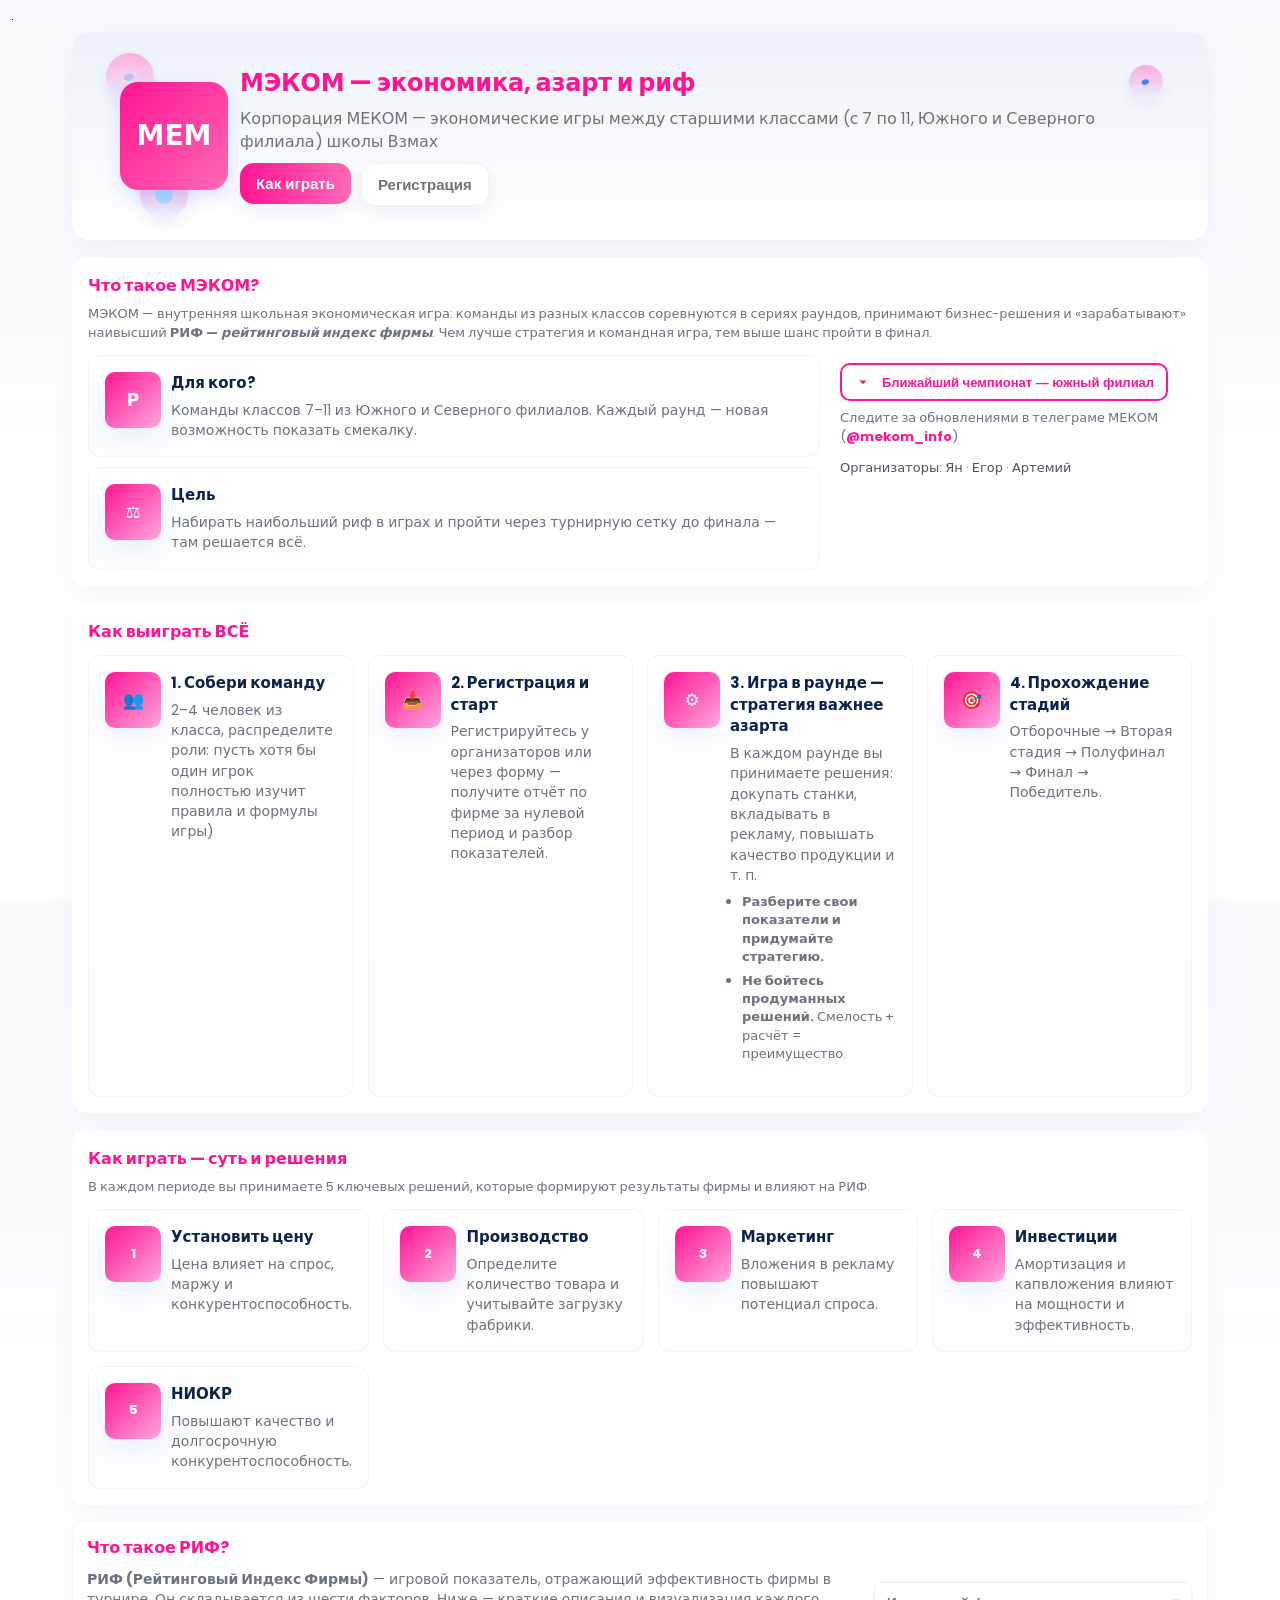
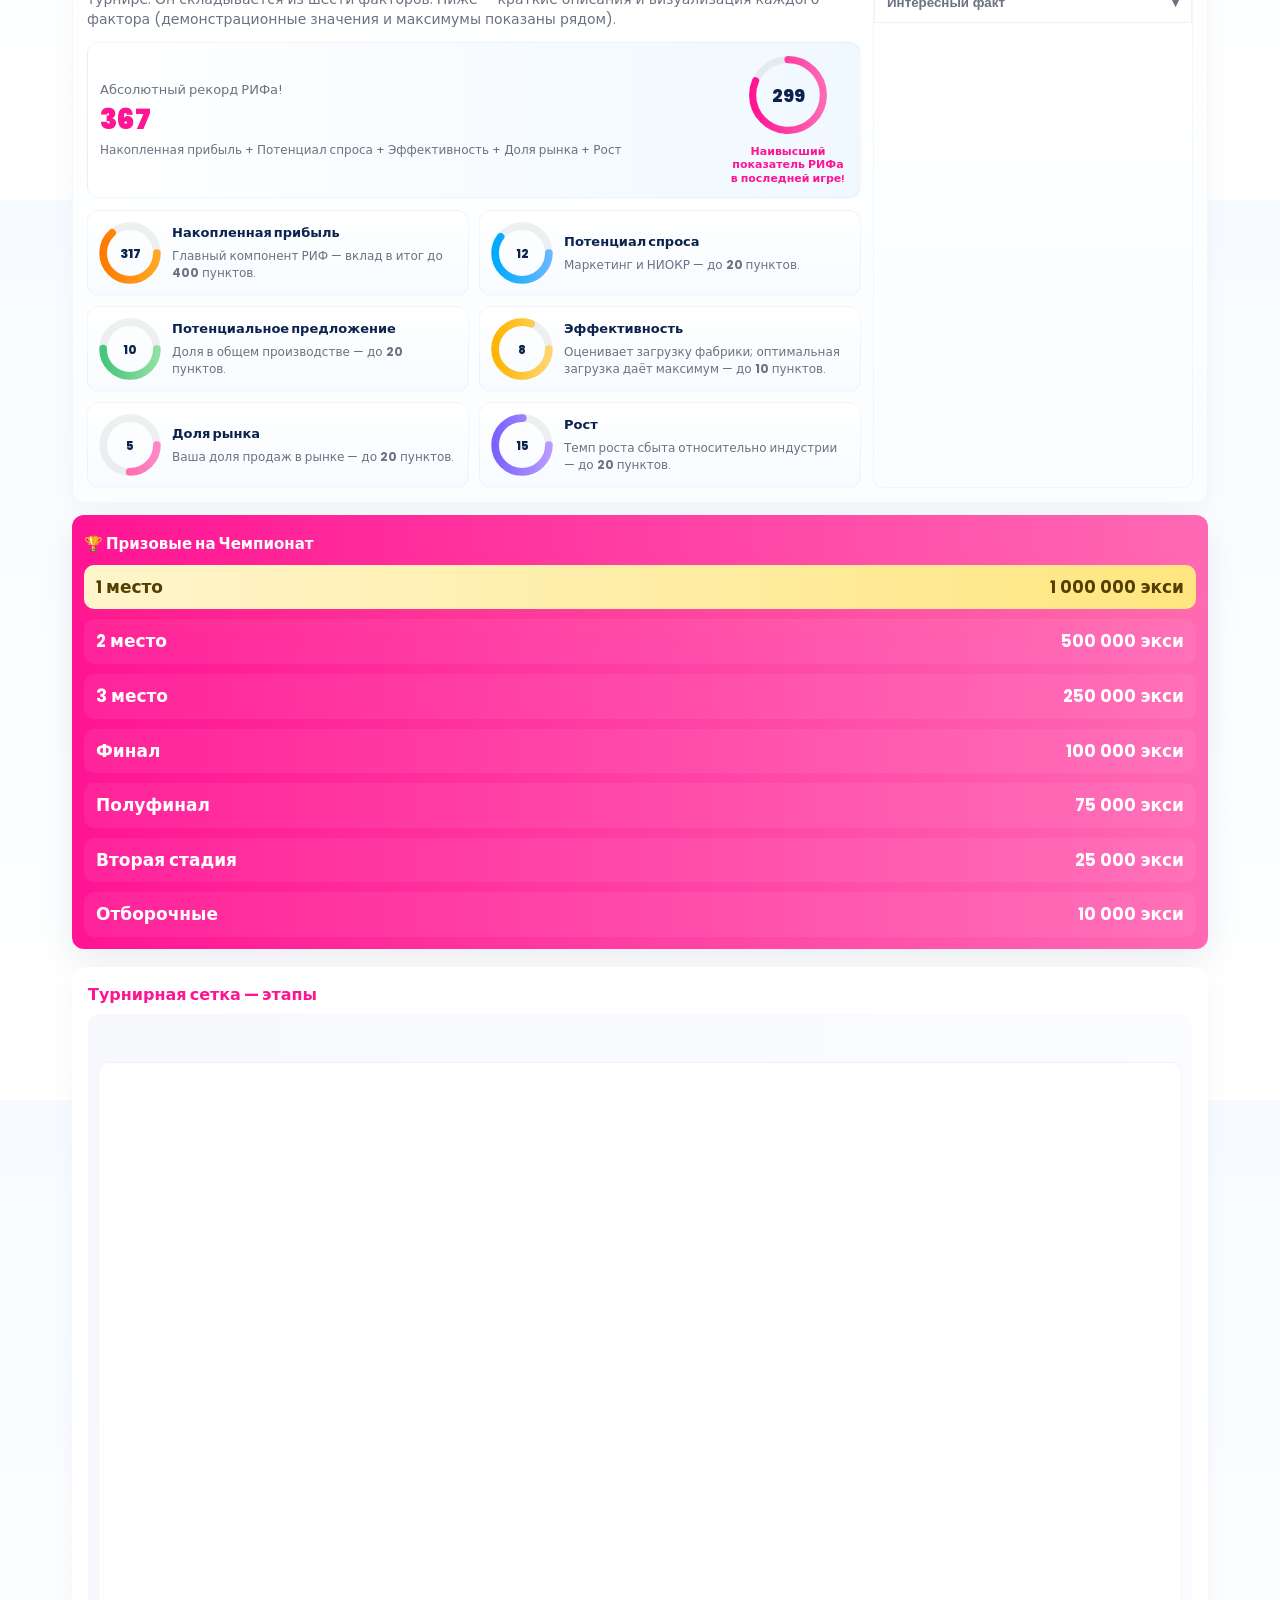
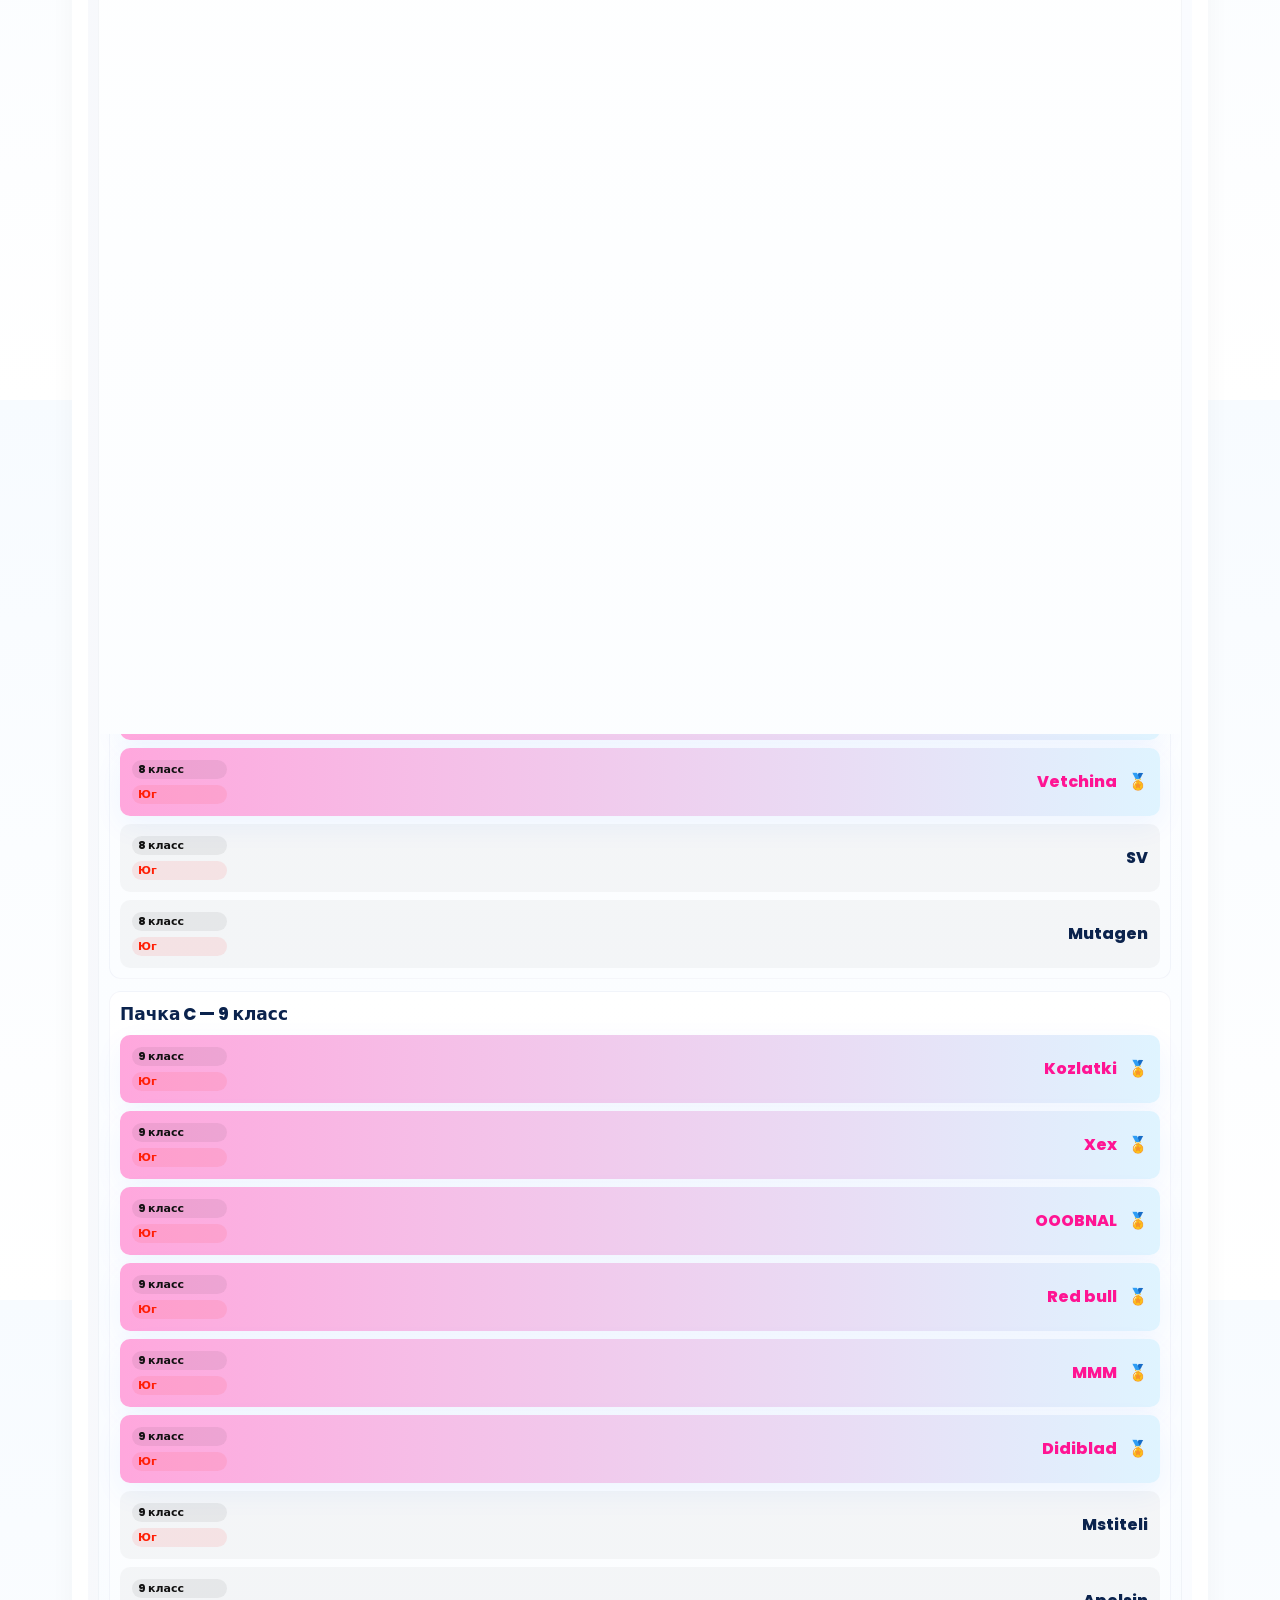
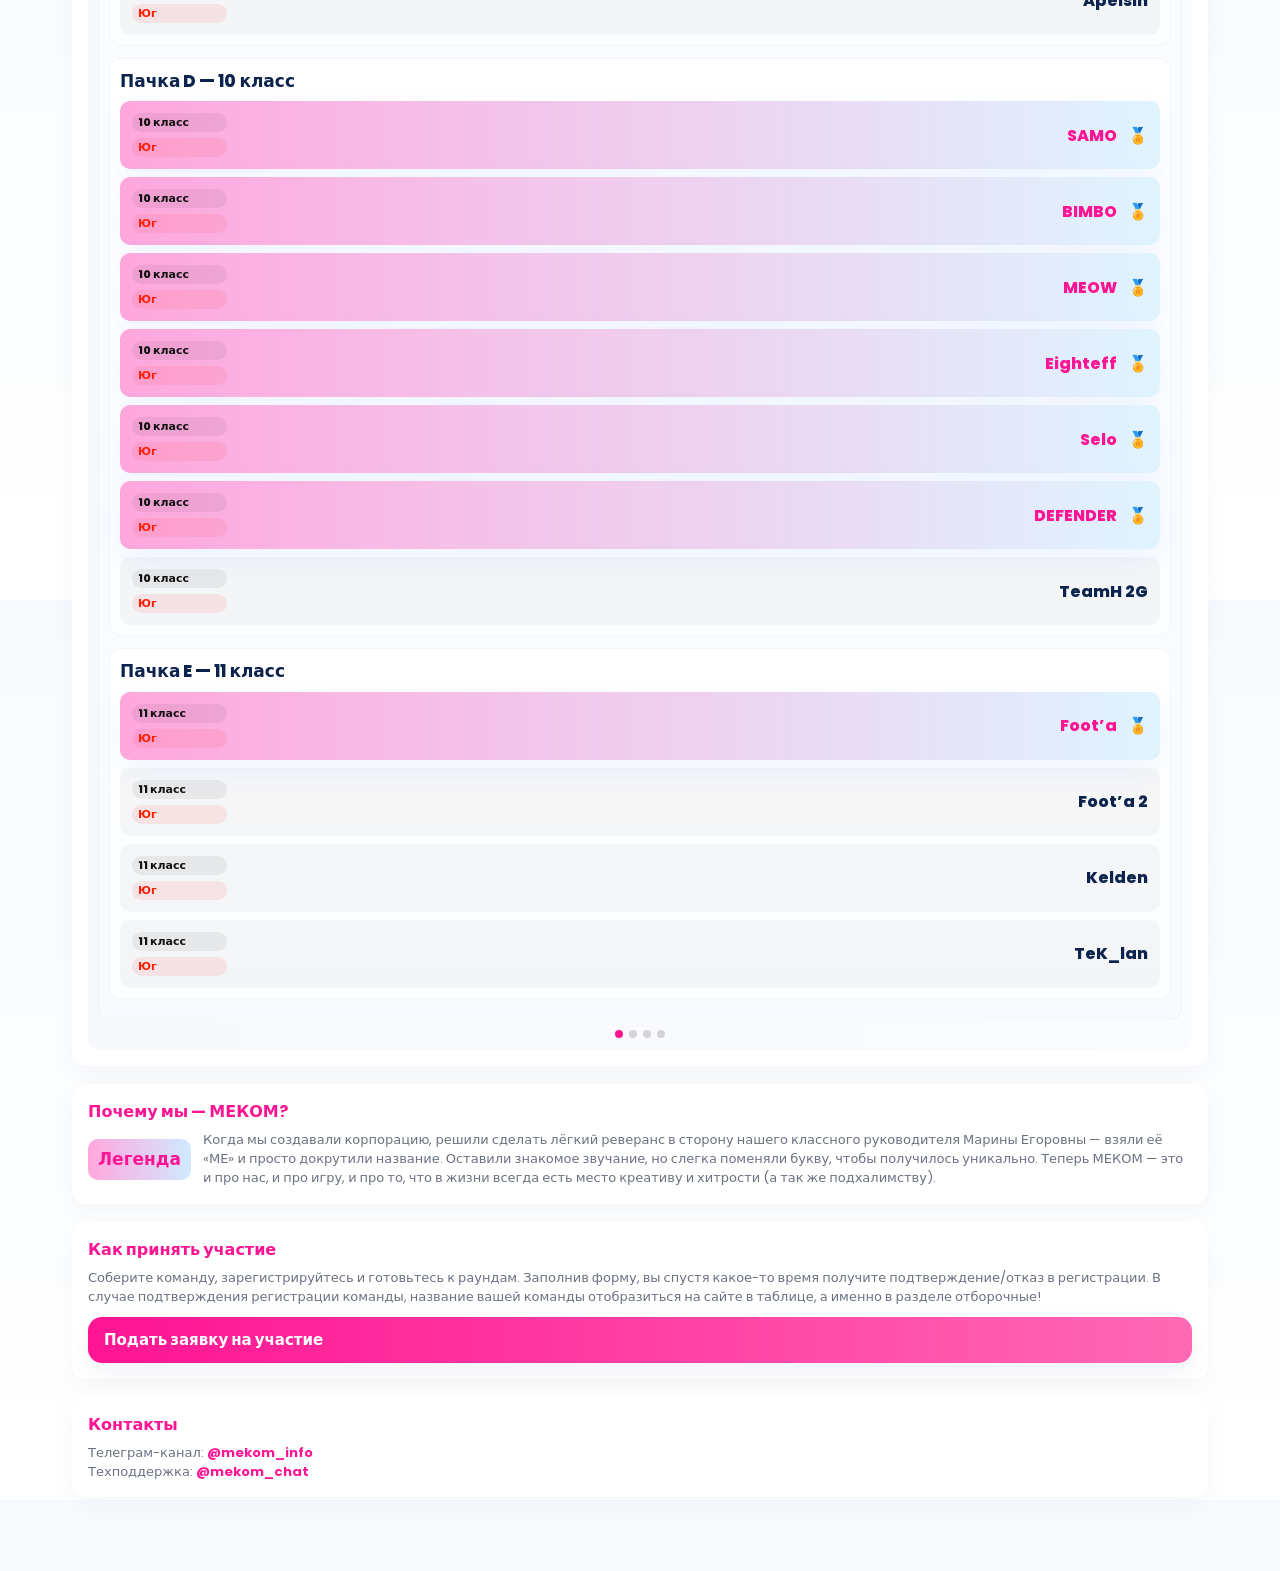
==== index.html @ ae218c94 "Update index.html" ====
<!DOCTYPE html>
<html lang="ru"> 
<head>
<meta charset="utf-8" />
<meta name="viewport" content="width=device-width,initial-scale=1" />
<title>Корпорация МЕКОМ — экономическая игра МЭКОМ</title>
<meta name="description" content="МЕКОМ — экономические игры между классами (7–11). Правила, сетка, регистрация." />
<link href="https://fonts.googleapis.com/css2?family=Poppins:wght@300;400;600;700&display=swap" rel="stylesheet">
<style>
  /*
    Исправления:
    1. Унифицированная плавная анимация появления всех секций
    2. Единая цветовая палитра - все цвета берутся из :root
    3. Убрана подпись в футере
  */

  :root{
    --bg:#f7fbff;
    --blue:#FF1493;
    --blue-2:#FF69B4;
    --soft:#ffa7dd;
    --muted:#6b7280;
    --card:#ffffff;
    --glass: rgba(255,255,255,0.8);
    --radius:14px;
    --maxwidth:1200px;
    --site-padding:18px;
    --base-font-size:15px;
    --ui-radius:12px;
    
    /* Призовые цвета теперь отсюда */
    --prize-highlight-bg: linear-gradient(90deg,#fff5cc,#ffe680);
    --prize-highlight-color: #533f00;
    --prize-section-bg: linear-gradient(90deg,var(--blue),var(--blue-2));
  }

  /* Base sizing & reset */
  html { font-size: var(--base-font-size); box-sizing: border-box; }
  *,*::before,*::after{ box-sizing: inherit; }
  html,body{height:100%}
  body{
    margin:0;
    font-family:'Poppins',system-ui,-apple-system,Segoe UI,Roboto,'Helvetica Neue',Arial;
    background: linear-gradient(180deg,var(--bg),#ffffff);
    color:#0b1220;
    -webkit-font-smoothing:antialiased;
    -moz-osx-font-smoothing:grayscale;
    line-height:1.45;
    -webkit-tap-highlight-color:transparent;
  }
  a{color:inherit;text-decoration:none}
  img{max-width:100%;height:auto;display:block}
  .wrap{max-width:var(--maxwidth);margin:0 auto;padding:var(--site-padding);box-sizing:border-box}

  /* ---------- HERO ---------- */
  header.hero{
    position:relative;
    overflow:hidden;
    border-radius:18px;
    padding:18px;
    background:
      radial-gradient(600px 120px at -10% 0%, rgba(37,98,255,0.06), transparent 6%),
      linear-gradient(180deg, rgba(8,36,102,0.04), rgba(255,255,255,0.9));
    box-shadow:0 8px 30px rgba(12,24,60,0.06);
    min-height:110px;
  }
  /* Keep hero content above floaters */
  .hero-row{display:flex;gap:12px;align-items:center;position:relative; z-index:2}
  .logo{
    width:72px;height:72px;border-radius:14px;background:linear-gradient(135deg,var(--blue),var(--blue-2));
    display:flex;align-items:center;justify-content:center;color:white;font-weight:800;font-size:20px;
    flex-shrink:0;box-shadow:0 6px 18px rgba(41,82,255,0.16);
    transform-origin:center; animation:logo-bob 3s ease-in-out infinite;
  }
  @keyframes logo-bob{0%,100%{transform:translateY(0)}50%{transform:translateY(-6px)}}
  .hero h1{font-size:18px;margin:0;color:var(--blue);letter-spacing:-0.2px}
  .hero .tag{margin-top:6px;color:var(--muted);font-size:13px}
  .hero .ctas{display:flex;gap:10px;margin-top:10px}
  .btn{
    display:inline-flex;align-items:center;gap:8px;padding:10px 14px;border-radius:12px;font-weight:700;font-size:14px;
    cursor:pointer;border:0;box-shadow:0 8px 24px rgba(10,30,120,0.06);
    align-self:flex-start;
  }
  .btn:focus{ outline: none; box-shadow: 0 0 0 4px rgba(0,91,255,0.10); }
  .btn-primary{background:linear-gradient(90deg,var(--blue),var(--blue-2));color:white; animation:btn-glow 2.4s infinite;}
  @keyframes btn-glow{0%{box-shadow:0 8px 20px rgba(0,91,255,0.14)}50%{box-shadow:0 14px 30px rgba(0,91,255,0.22)}100%{box-shadow:0 8px 20px rgba(0,91,255,0.14)}}
  .btn-ghost{background:#fff;border:1px solid rgba(10,40,120,0.06);color:var(--muted)}

  /* ---------- FLOATERS (behind content) ---------- */
  .floaters{
    position:absolute;
    inset:0;
    pointer-events:none;
    overflow:hidden;
    z-index:0; /* strictly behind hero content */
    transition:opacity .28s ease, transform .28s ease;
  }
  .floaters.hidden { opacity:0; transform: translateY(6px); pointer-events:none; }
  .riff {
    position:absolute;width:48px;height:48px;border-radius:50%;display:flex;align-items:center;justify-content:center;
    background:linear-gradient(180deg,var(--soft),#e6f3ff);color:var(--blue);opacity:0.95;box-shadow:0 6px 18px rgba(10,30,100,0.08);
    transform-origin:center;
    will-change:transform;
    pointer-events:none;
  }
  .riff.small{width:34px;height:34px}
  @keyframes riff-float {0%{transform:translateY(0) rotate(0)}50%{transform:translateY(-12px) rotate(8deg)}100%{transform:translateY(0) rotate(0)}}

  /* ---------- SECTIONS ---------- */
  section{
    margin-top:18px;
    padding:16px;
    border-radius:14px;
    background:var(--card);
    box-shadow:0 8px 26px rgba(12,24,56,0.04);
    /* Единая анимация появления */
    opacity: 0;
    transform: translateY(20px);
    transition: all 0.6s cubic-bezier(0.25, 0.46, 0.45, 0.94);
  }
  section.show {
    opacity: 1;
    transform: translateY(0);
  }
  h2{margin:0 0 8px 0;font-size:16px;color:var(--blue)}
  p.muted{color:var(--muted);font-size:13px;margin:0}
  .cols{display:grid;grid-template-columns:1fr;gap:12px}
  @media(min-width:720px){ .cols{grid-template-columns:1fr 360px} }

  /* ---------- HOW TO PLAY (cards) ---------- */
  .steps{display:grid;grid-template-columns:repeat(2,1fr);gap:10px}
  @media(max-width:480px){ .steps{grid-template-columns:1fr} }
  .card{
    background:linear-gradient(180deg,#fff,#fbfdff);
    padding:12px;border-radius:12px;border:1px solid rgba(10,40,120,0.04);
    display:flex;gap:10px;align-items:flex-start;transition:transform .28s ease, box-shadow .28s ease;
  }
  .card:hover{transform:translateY(-6px);box-shadow:0 18px 40px rgba(30,60,140,0.08)}
  .icon{
    width:48px;height:48px;border-radius:10px;background:linear-gradient(135deg,var(--blue),var(--soft));display:flex;align-items:center;justify-content:center;color:white;font-weight:700;
    box-shadow:0 10px 24px rgba(10,60,200,0.08);flex-shrink:0;
  }
  .card h3{margin:0;font-size:15px;color:#0b234d}
  .card p{margin:6px 0 0 0;color:var(--muted);font-size:13px}

  /* nested list in step 3 */
  .strategy{margin-top:8px;padding-left:12px}
  .strategy li{margin:6px 0;color:var(--muted);font-size:13px;line-height:1.4}

  /* ---------- PRIZES TABLE ---------- */
  table{width:100%;border-collapse:collapse;font-size:14px}
  thead td{background:linear-gradient(90deg,var(--blue),var(--blue-2));color:white;padding:10px;border-radius:8px 8px 0 0;font-weight:700}
  tbody td{padding:12px;border-bottom:1px dashed rgba(10,30,80,0.04)}
  .amount{font-weight:800;text-align:right;color:var(--blue-2);font-variant-numeric:tabular-nums}

  /* ---------- PRIZES SECTION ---------- */
  .prizes-section{
    background: var(--prize-section-bg); /* Теперь из переменной */
    color: #fff;
    border-radius:12px;
    padding:12px;
    box-shadow:0 12px 34px rgba(10,30,80,0.08);
    margin-top:12px;
  }
  .prizes-section .section-title{
    font-weight:800;
    margin:6px 0 10px 0;
    font-size:15px;
    display:flex;
    align-items:center;
    gap:10px;
    animation:prizesFadeIn 520ms cubic-bezier(.2,.9,.2,1);
  }
  .prizes-table{display:flex;flex-direction:column;gap:10px;margin-top:6px}
  .prize-row{display:flex;justify-content:space-between;align-items:center;padding:10px 12px;border-radius:10px;background:rgba(255,255,255,0.06);font-weight:700;animation:prizeRowIn 420ms ease}
  .prize-row.highlight{
    background: var(--prize-highlight-bg); /* Теперь из переменной */
    color: var(--prize-highlight-color); /* Теперь из переменной */
    box-shadow:0 10px 30px rgba(255,193,7,0.06)
  }
  @keyframes prizesFadeIn { from{opacity:0;transform:translateY(-6px)} to{opacity:1;transform:none} }
  @keyframes prizeRowIn { from{opacity:0;transform:translateY(6px)} to{opacity:1;transform:none} }

  /* ---------- WHY MEKOM ---------- */
  .why{display:flex;gap:12px;align-items:center}
  .why .text{flex:1}
  .badge{background:linear-gradient(90deg,var(--soft),#cfeaff);padding:8px 10px;border-radius:10px;color:var(--blue);font-weight:700}

  /* ---------- FORM ---------- */
  form input, form select, form textarea{width:100%;padding:10px;margin-top:8px;border-radius:10px;border:1px solid rgba(10,30,80,0.06);font-size:14px}
  .submit{margin-top:10px;width:100%}
  .small{font-size:13px;color:var(--muted)}

  /* make t.me links clearly clickable */
  a[href^="https://t.me"]{color:var(--blue);font-weight:700;text-decoration:none}
  a[href^="https://t.me"]:hover{ text-decoration:underline }

  /* ---------- FOOTER ---------- */
  /* Убрана подпись - оставляем только отступ */
  footer{margin-top:14px;padding:14px;opacity:0} /* Скрываем но сохраняем отступ */

  /* ---------- Animations ---------- */
  /* Убраны старые fade-in стили, теперь используется единый подход в section */
  .typing{display:inline-block;white-space:nowrap;overflow:hidden;border-right:2px solid rgba(0,0,0,0.12)}
  @keyframes pulse-blue{0%{transform:scale(1)}50%{transform:scale(1.03)}100%{transform:scale(1)}}
  .pulse{animation:pulse-blue 2400ms infinite}

  /* small helpers */
  .flex{display:flex;gap:8px;align-items:center}
  .muted-2{color:#4b5563;font-size:13px}

  /* =========================
     РИФ (styling) - добавлено из кода 1
     ========================= */
  .rif-section { 
    padding: 14px; 
    border-radius:12px; 
    background: linear-gradient(180deg,#fff,#fbfdff); 
    border:1px solid rgba(10,40,120,0.04); 
    box-shadow:0 8px 26px rgba(12,24,56,0.04); 
  }
  .rif-grid { display:grid; grid-template-columns: 1fr; gap:12px; align-items:stretch; }
  @media(min-width:720px){ .rif-grid { grid-template-columns: 1fr 320px; } }

  .rif-left { display:flex; flex-direction:column; gap:12px; }
  .rif-intro { font-size:14px; color:var(--muted); }
  .rif-cards { display:grid; grid-template-columns:repeat(2,1fr); gap:10px; }
  @media(max-width:560px){ .rif-cards { grid-template-columns:1fr; } }

  /* circular factor card */
  .rif-factor {
    background:linear-gradient(180deg,#fff,#f7fbff);
    border-radius:12px;
    padding:10px;
    display:flex;
    gap:10px;
    align-items:center;
    border:1px solid rgba(10,40,120,0.04);
    cursor: pointer;
  }
  /* УБРАНА обводка при нажатии на диаграммы */
  .rif-factor:focus { outline: none; }
  .rif-factor .svg-wrap { width:64px; height:64px; flex:0 0 64px; position:relative; }
  .rif-factor svg { display:block; width:64px; height:64px; }
  .rif-factor .label { font-weight:800; font-size:13px; color:#0b234d; }
  .rif-factor .desc { font-size:12px; color:var(--muted); margin-top:4px; }

  /* progress bar alternative for the right column */
  .rif-right { display:flex; flex-direction:column; gap:12px; align-items:stretch; }
  .rif-total {
    display:flex;align-items:center;gap:12px;padding:12px;border-radius:12px;background:linear-gradient(90deg,#fff,#f0f8ff);border:1px solid rgba(10,40,120,0.04);
  }
  .rif-total .total-value { font-weight:900; font-size:28px; color:var(--blue); }
  .rif-total .total-label { color:var(--muted); font-size:13px; }

  .rif-bars { display:flex; flex-direction:column; gap:10px; }
  .rif-bar {
    background:rgba(8,36,102,0.03);
    border-radius:10px;
    padding:10px;
    display:flex;flex-direction:column;gap:6px;
  }
  .rif-bar .row { display:flex; justify-content:space-between; align-items:center; gap:8px; }
  .rif-bar .bar-track { height:10px; background:rgba(0,0,0,0.06); border-radius:999px; overflow:hidden; }
  .rif-bar .bar-fill { height:100%; width:0%; border-radius:999px; background: linear-gradient(90deg,var(--blue),var(--blue-2)); transition:width .9s cubic-bezier(.2,.9,.2,1); }

  .rif-note { font-size:12px; color:var(--muted); }

  /* accordion (Интересный факт) */
  .accordion { margin-top:10px; border-radius:10px; overflow:hidden; border:1px solid rgba(10,40,120,0.04); background:linear-gradient(180deg,#fff,#fbfdff); }
  .accordion .trigger { 
    display:flex; 
    justify-content:space-between; 
    align-items:center; 
    width:100%; 
    padding:12px; 
    background:transparent; 
    border:0; 
    cursor:pointer; 
    font-weight:800; 
    color:var(--muted);
    border: 1px solid rgba(10,40,120,0.06);
  }
  .accordion .content { padding:0 12px; max-height:0; overflow:hidden; transition: max-height 320ms cubic-bezier(.2,.9,.2,1), opacity 220ms ease; opacity:0; }
  .accordion.open .content { opacity:1; padding:12px; }
  .accordion .content p { margin:0; color:var(--muted); font-size:13px; line-height:1.45; }

  /* ИЗМЕНЕНИЕ 1: Цвет текста "Интересный факт" в синий при открытии */
  .accordion.open .trigger { color:var(--blue); }

  /* Новый стиль для подписи под диаграммой РИФ */
  .rif-record-label {
    font-size: 11px;
    color: var(--blue);
    font-weight: 600;
    text-align: center;
    margin-top: 4px;
    line-height: 1.2;
  }

  /* ===========================================================
     MECOM BRACKET — улучшенная версия стилей
     =========================================================== */
  .mecom-bracket{
    --me-blue:var(--blue);
    --me-blue-2:var(--blue-2);
    --me-soft:var(--soft);
    background: linear-gradient(90deg,rgba(7,48,159,0.03),rgba(0,91,255,0.02));
    border-radius:12px;
    padding:10px;
    box-sizing:border-box;
    color:#0b1220;
    font-family:'Poppins',system-ui,-apple-system,Segoe UI,Roboto,Arial,sans-serif;
  }
  .mecom-rounds-nav{display:flex;gap:6px;position:sticky;top:8px;z-index:5;margin-bottom:8px;overflow-x:auto;-webkit-overflow-scrolling:touch;scrollbar-width:none;}
  .mecom-rounds-nav::-webkit-scrollbar{display:none;}
  .mecom-rounds-nav .mecom-chip{background:rgba(0,91,255,0.06);color:var(--me-blue);padding:8px 10px;border-radius:999px;font-weight:700;cursor:pointer;border:0;font-size:12px;white-space:nowrap;}
  .mecom-rounds-nav .mecom-chip.is-active{background:linear-gradient(90deg,var(--me-blue),var(--me-blue-2));color:#fff;}

  .mecom-swiper{position:relative;overflow:hidden;border-radius:10px;background:linear-gradient(180deg,#fff,#f7fbff);border:1px solid rgba(10,30,80,0.04);transition:height .26s ease;}
  .mecom-swiper-track{display:flex;width:100%;will-change:transform;transform:translate3d(0,0,0);transition:transform .26s ease;touch-action:pan-y;align-items:flex-start;}
  .mecom-slide{
    min-width:100%;
    padding:10px;
    align-self:flex-start;
    display:flex;
    flex-direction:column;
    /* Единая анимация для слайдов */
    opacity: 0;
    transform: translateY(10px);
    transition: all 0.5s ease;
  }
  .mecom-slide.show {
    opacity: 1;
    transform: translateY(0);
  }
  .mecom-round-title{font-weight:800;margin-bottom:8px;color:#0b234d;display:flex;justify-content:space-between;align-items:center}

  .pack{border-radius:12px;padding:10px;background:linear-gradient(180deg,#fff,#fbfdff);border:1px solid rgba(10,40,120,0.04);margin-bottom:12px}
  .pack-title{font-weight:800;color:#0b234d;margin-bottom:8px;display:flex;align-items:center;gap:8px}
  .pack-contents{display:flex;flex-direction:column;gap:8px}
  .mecom-team{display:flex;justify-content:space-between;align-items:center;padding:12px;border-radius:10px;background:rgba(0,0,0,0.03);transition:transform .18s ease, box-shadow .18s ease}
  /* УБРАНА анимация при наведении на команды */
  /* .mecom-team:hover{transform:translateY(-3px);box-shadow:0 10px 24px rgba(10,30,80,0.06)} */
  .mecom-team .left{display:flex;flex-direction:column;gap:6px;min-width:95px}
  .mecom-team .name-wrap{display:flex;flex-direction:column;align-items:flex-end;gap:4px}
  .mecom-team .team-name{font-weight:800;font-size:15px;color:#0b234d;white-space:nowrap}
  .mecom-team.empty-slot{opacity:0.6;font-style:italic;color:var(--muted);padding:6px 12px;height:28px;display:flex;align-items:center;justify-content:flex-end;}
  .mecom-team.placeholder{background:transparent;border:1px dashed rgba(0,0,0,0.03)}

  .mecom-tag{font-size:11px;font-weight:800;padding:4px 6px;border-radius:999px;line-height:1;display:inline-block}
  .mecom-tag-grade{background:rgba(0,0,0,0.06);color:#111}
  .mecom-tag-north{background:rgba(0,92,255,0.09);color:#003cff}
  .mecom-tag-south{background:rgba(255,59,59,0.10);color:#ff1f06}
  .mecom-tag-east{background:rgba(255,160,60,0.10);color:#ff5100}
  .mecom-tag-west{background:rgba(88,165,90,0.10);color:#35ff35}

  .mecom-team.winner{background:linear-gradient(90deg,var(--me-soft),#dff4ff);box-shadow:0 10px 30px rgba(0,110,255,0.06)}
  .mecom-team.winner .team-name{color:var(--blue)}
  .mecom-team.winner .team-name::after{content:" 🏅";margin-left:8px}

  .mecom-team.champion{background: linear-gradient(90deg,#fff5cc,#ffe680);color:#533f00;border:1px solid rgba(255,193,7,0.12);box-shadow:0 12px 30px rgba(255,193,7,0.08)}
  .mecom-team.champion .team-name{ color:#533f00 }
  .mecom-team.champion .team-name::after{ content: " 👑"; margin-left:8px; }

  .promoted-note{font-size:12px;color:var(--muted);margin-top:6px}

  .mecom-dots{display:flex;justify-content:center;gap:6px;padding:10px 0 2px 0}
  .mecom-dot{width:8px;height:8px;border-radius:50%;background:rgba(0,0,0,0.15)}
  .mecom-dot.is-active{background:var(--me-blue)}

  @media(min-width:960px){ .mecom-swiper{ border-radius:12px } }
  @media (max-width:560px){ .mecom-team .team-name{ font-size:14px } }

  /* outline-chip (Ближайший чемпионат) */
  .outline-chip {
    display:inline-flex;
    align-items:center;
    gap:10px;
    padding:8px 12px;
    border-radius:10px;
    border:2px solid var(--blue);
    background:transparent;
    color:var(--blue);
    font-weight:800;
    font-size:13px;
    cursor:pointer;
    transition:all .22s ease;
    box-shadow: 0 4px 12px rgba(6,30,80,0.04);
  }
  .outline-chip svg { width:18px; height:18px; flex:0 0 18px; display:block; }
  .outline-chip:hover {
    background: linear-gradient(90deg,var(--blue),var(--blue-2));
    color:#fff;
    transform:translateY(-3px);
    box-shadow: 0 12px 30px rgba(37,98,255,0.12);
  }
  .outline-chip:focus { outline: none; box-shadow: 0 0 0 4px rgba(0,91,255,0.10); }

  @media(max-width:540px){ .outline-chip{ width:100%; justify-content:center; } }

  /* =========================
     Responsive tweaks
     ========================= */
  @media (min-width:720px){
    :root { --base-font-size:15.5px; }
    .hero h1{ font-size:20px; }
    .hero .tag{ font-size:14px; }
    .wrap{ padding:20px; }
    header.hero{ padding:22px; min-height:140px; }
    .logo{ width:84px;height:84px;font-size:22px; border-radius:16px; }
    .btn{ padding:12px 16px; font-size:15px; border-radius:14px; }
  }

  @media (min-width:960px){
    :root { --base-font-size:16px; }
    .wrap{ padding:28px; }
    header.hero{ padding:28px 36px; min-height:160px; }
    .hero h1{ font-size:22px; }
    .hero .tag{ font-size:15px; }
    .logo{ width:92px;height:92px;font-size:24px; }
    .card{ padding:16px; }
    .icon{ width:56px;height:56px; }
    .steps{ grid-template-columns: repeat(3, 1fr); }
    .cols{ grid-template-columns: 1fr 360px; }
  }

  @media (min-width:1280px){
    :root { --base-font-size:17px; }
    .wrap{ padding:32px; }
    header.hero{ padding:34px 48px; min-height:200px; }
    .hero h1{ font-size:24px; }
    .hero .tag{ font-size:16px; }
    .logo{ width:108px;height:108px;font-size:28px; border-radius:18px; }
    .steps{ grid-template-columns: repeat(4, 1fr); gap:14px; }
    .card p{ font-size:14px; }
    .mecom-team .team-name{ font-size:16px; }
  }

  @media (min-width:1600px){
    .wrap{ padding:40px; }
    header.hero{ padding:44px 60px; min-height:240px; border-radius:20px; }
    .hero h1{ font-size:28px; }
    .hero .tag{ font-size:17px; }
    .logo{ width:120px;height:120px;font-size:30px; }
  }

  /* Reduced motion */
  @media (prefers-reduced-motion: reduce) {
    .logo, .riff, .btn-primary, .rif-factor svg, .rif-factor .svg-wrap, .rif-bar .bar-fill { 
      animation-duration: 1ms !important; 
      animation-iteration-count: 1 !important; 
      transition: none !important; 
    }
    section, .mecom-slide { 
      transition: none !important; 
      transform: none !important; 
      opacity: 1 !important; 
    }
  }

  /* very large screens keep content centered */
  @media (min-width:1400px){
    .wrap{ max-width:var(--maxwidth); margin-left: auto; margin-right: auto; }
  }

  /* =========================
     СЕКРЕТНЫЙ ПИКСЕЛЬ - интегрированная версия
     ========================= */
  .secret-pixel {
    position: fixed;
    width: 1px;
    height: 1px;
    background: #000;
    cursor: pointer;
    z-index: 10000;
    transition: all 0.3s ease;
    pointer-events: auto;
  }

  .secret-pixel:hover {
    transform: scale(8);
    background: #FF1493;
    box-shadow: 0 0 20px rgba(255, 20, 147, 0.5);
  }

  .pixel-tooltip {
    position: absolute;
    font-size: 8px;
    opacity: 0;
    transition: opacity 0.3s ease;
    pointer-events: none;
    white-space: nowrap;
    background: rgba(0,0,0,0.8);
    color: white;
    padding: 2px 6px;
    border-radius: 3px;
  }

  .secret-pixel:hover .pixel-tooltip {
    opacity: 1;
  }

  @keyframes pixelPop {
    0% { transform: scale(1); opacity: 1; }
    50% { transform: scale(12); opacity: 0.5; }
    100% { transform: scale(25); opacity: 0; }
  }

  .pixel-pop {
    animation: pixelPop 0.6s forwards;
  }

  /* Стили для красивого алерта - АДАПТИВНЫЙ ПОД ВЕСЬ ЭКРАН */
  .secret-mission-alert {
    position: fixed;
    top: 50%;
    left: 50%;
    transform: translate(-50%, -50%);
    background: rgba(11, 18, 32, 0.98);
    color: white;
    padding: 20px;
    border-radius: 20px;
    box-shadow: 0 25px 80px rgba(0,0,0,0.8);
    z-index: 10002;
    width: 90%;
    max-width: 400px;
    max-height: 85vh;
    overflow: hidden; /* УБИРАЕМ ПРОКРУТКУ */
    border: 3px solid #FF1493;
    text-align: center;
    font-family: 'Poppins', sans-serif;
    backdrop-filter: blur(15px);
    display: flex;
    flex-direction: column;
  }

  .secret-mission-alert h3 {
    color: #FF1493;
    margin-bottom: 12px;
    font-size: 18px;
    line-height: 1.3;
    font-weight: 700;
    flex-shrink: 0;
  }

  .secret-mission-alert p {
    margin: 8px 0;
    line-height: 1.4;
    font-size: 13px;
    flex-shrink: 0;
  }

  .secret-mission-alert ol {
    text-align: left;
    margin: 10px 0;
    padding-left: 18px;
    flex-shrink: 0;
  }

  .secret-mission-alert li {
    margin: 6px 0;
    line-height: 1.3;
    font-size: 12px;
  }

  /* Блок с текстом для копирования - КОМПАКТНЫЙ */
  .copy-text-block {
    background: rgba(255, 20, 147, 0.25);
    padding: 12px;
    border-radius: 10px;
    border-left: 4px solid #FF1493;
    margin: 12px 0;
    font-weight: 700;
    font-size: 13px;
    line-height: 1.3;
    cursor: pointer;
    border: 2px solid rgba(255, 20, 147, 0.4);
    position: relative;
    transition: background-color 0.2s ease;
    text-align: center;
    flex-shrink: 0;
  }

  .copy-text-block:hover {
    background: rgba(255, 20, 147, 0.3);
  }

  /* Индикатор копирования привязан к концу текста */
  .copy-indicator {
    display: inline-block;
    margin-left: 6px;
    font-size: 11px;
    opacity: 0.8;
    transition: all 0.3s ease;
    vertical-align: middle;
  }

  .copy-text-block.copied .copy-indicator {
    opacity: 1;
    color: #00ff00;
    transform: scale(1.1);
  }

  .secret-mission-alert .emoji {
    font-size: 24px;
    margin-bottom: 8px;
    flex-shrink: 0;
  }

  /* ОВЕРЛЕЙ НА ВСЮ ПЛОЩАДЬ */
  .overlay {
    position: fixed;
    top: 0;
    left: 0;
    width: 100vw;
    height: 100vh;
    background: linear-gradient(45deg, #ff1493, #ff69b4, #ff85c2, #ffa7dd);
    z-index: 10000;
    overflow: hidden;
    margin: 0;
    padding: 0;
    box-sizing: border-box;
  }

  /* Фон с размытой надписью МЭКОМ */
  .mekom-background {
    position: absolute;
    top: 0;
    left: 0;
    width: 100%;
    height: 100%;
    opacity: 0.15;
    pointer-events: none;
  }

  .mekom-text {
    position: absolute;
    font-size: 60px;
    font-weight: 900;
    color: rgba(255, 255, 255, 0.25);
    white-space: nowrap;
    animation: slideDiagonal 25s linear infinite;
    transform: rotate(-45deg);
    font-family: 'Poppins', sans-serif;
    text-transform: uppercase;
    letter-spacing: 12px;
  }
.overlay {
    position: fixed;
    top: 0;
    left: 0;
    width: 100vw;
    height: 100vh;
    background: linear-gradient(45deg, #ff1493, #ff69b4, #ff85c2, #ffa7dd);
    z-index: 10000;
    overflow: hidden;
    margin: 0 !important;
    padding: 0 !important;
    box-sizing: border-box;
}

.mekom-background {
    position: absolute;
    top: 0;
    left: 0;
    width: 100%;
    height: 100%;
    opacity: 0.15;
    pointer-events: none;
}

.mekom-text {
    position: absolute;
    font-size: 60px;
    font-weight: 900;
    color: rgba(255, 255, 255, 0.25);
    white-space: nowrap;
    animation: slideDiagonal 25s linear infinite;
    transform: rotate(-45deg);
    font-family: 'Poppins', sans-serif;
    text-transform: uppercase;
    letter-spacing: 12px;
}

.mekom-text:nth-child(1) { top: -100px; left: -200px; animation-delay: 0s; }
.mekom-text:nth-child(2) { top: 150px; left: -200px; animation-delay: -6s; }
.mekom-text:nth-child(3) { top: 400px; left: -200px; animation-delay: -12s; }
.mekom-text:nth-child(4) { top: 650px; left: -200px; animation-delay: -18s; }

@keyframes slideDiagonal {
    0% {
        transform: translateX(-100px) translateY(-100px) rotate(-45deg);
    }
    100% {
        transform: translateX(calc(100vw + 500px)) translateY(calc(100vh + 500px)) rotate(-45deg);
    }
}
.overlay {
    position: fixed;
    top: 0;
    left: 0;
    width: 100%;
    height: 100%;
    background: linear-gradient(45deg, #ff1493, #ff69b4, #ff85c2, #ffa7dd);
    z-index: 10000;
    margin: 0;
    padding: 0;
    border: none;
    overflow: hidden;
}

.mekom-background {
    position: absolute;
    top: 0;
    left: 0;
    width: 100%;
    height: 100%;
    opacity: 0.15;
    pointer-events: none;
    overflow: hidden;
}

.mekom-text {
    position: absolute;
    font-size: 60px;
    font-weight: 900;
    color: rgba(255, 255, 255, 0.25);
    white-space: nowrap;
    animation: slideDiagonal 25s linear infinite;
    transform: rotate(-45deg);
    font-family: 'Poppins', sans-serif;
    text-transform: uppercase;
    letter-spacing: 12px;
}

.mekom-text:nth-child(1) { top: -100px; left: -200px; animation-delay: 0s; }
.mekom-text:nth-child(2) { top: 150px; left: -200px; animation-delay: -6s; }
.mekom-text:nth-child(3) { top: 400px; left: -200px; animation-delay: -12s; }
.mekom-text:nth-child(4) { top: 650px; left: -200px; animation-delay: -18s; }

@keyframes slideDiagonal {
    0% {
        transform: translateX(-100px) translateY(-100px) rotate(-45deg);
    }
    100% {
        transform: translateX(calc(100vw + 500px)) translateY(calc(100vh + 500px)) rotate(-45deg);
    }
}

.secret-mission-alert {
    position: fixed;
    top: 50%;
    left: 50%;
    transform: translate(-50%, -50%);
    background: rgba(11, 18, 32, 0.98);
    color: white;
    padding: 20px;
    border-radius: 20px;
    box-shadow: 0 25px 80px rgba(0,0,0,0.8);
    z-index: 10002;
    width: 90%;
    max-width: 400px;
    max-height: 85vh;
    overflow-y: auto;
    border: 3px solid #FF1493;
    text-align: center;
    font-family: 'Poppins', sans-serif;
    backdrop-filter: blur(15px);
}


  .mekom-text:nth-child(1) { top: -100px; left: -200px; animation-delay: 0s; }
  .mekom-text:nth-child(2) { top: 150px; left: -200px; animation-delay: -6s; }
  .mekom-text:nth-child(3) { top: 400px; left: -200px; animation-delay: -12s; }
  .mekom-text:nth-child(4) { top: 650px; left: -200px; animation-delay: -18s; }

  @keyframes slideDiagonal {
    0% {
        transform: translateX(-100px) translateY(-100px) rotate(-45deg);
    }
    100% {
        transform: translateX(calc(100vw + 500px)) translateY(calc(100vh + 500px)) rotate(-45deg);
    }
  }

  /* Стили для кликабельной ссылки */
  .telegram-link {
    display: inline-block;
    background: linear-gradient(90deg, #0088cc, #00a2ff);
    color: white !important;
    text-decoration: none;
    padding: 8px 14px;
    border-radius: 18px;
    margin: 8px 0;
    font-weight: 700;
    transition: all 0.3s ease;
    border: 2px solid transparent;
    box-shadow: 0 4px 15px rgba(0, 136, 204, 0.4);
    font-size: 13px;
    flex-shrink: 0;
  }

  .telegram-link:hover {
    transform: translateY(-2px);
    box-shadow: 0 6px 20px rgba(0, 136, 204, 0.6);
    border-color: white;
  }

  .telegram-link:active {
    transform: translateY(0);
  }

  .telegram-link::after {
    content: " 🔗";
    font-size: 13px;
  }

  /* Супер маленький текст с информацией о плюшке */
  .prize-note {
    font-size: 9px !important;
    color: #aaa !important;
    text-align: center;
    margin-top: 6px;
    line-height: 1.2;
    font-style: italic;
    border-top: 1px solid rgba(255,255,255,0.1);
    padding-top: 4px;
    flex-shrink: 0;
  }

  /* Кнопка закрытия */
  .close-button {
    background: linear-gradient(90deg, #FF1493, #FF69B4);
    color: white;
    border: none;
    padding: 10px 20px;
    border-radius: 22px;
    font-weight: 700;
    cursor: pointer;
    margin-top: 12px;
    font-family: 'Poppins', sans-serif;
    transition: all 0.3s ease;
    font-size: 13px;
    width: 100%;
    max-width: 180px;
    box-shadow: 0 4px 15px rgba(255, 20, 147, 0.4);
    flex-shrink: 0;
    align-self: center;
  }

  .close-button:hover {
    transform: translateY(-2px);
    box-shadow: 0 6px 20px rgba(255, 20, 147, 0.6);
  }

  /* Контейнер для контента с автоматическим распределением пространства */
  .alert-content {
    flex: 1;
    display: flex;
    flex-direction: column;
    justify-content: space-between;
    overflow: hidden;
  }

  /* АДАПТИВНОСТЬ ДЛЯ ТЕЛЕФОНОВ - КОМПАКТНЫЙ ДИЗАЙН */
  @media (max-width: 768px) {
    .secret-mission-alert {
        width: 92%;
        max-width: 350px;
        padding: 16px;
        max-height: 80vh;
    }
    
    .secret-mission-alert h3 {
        font-size: 16px;
        margin-bottom: 10px;
    }
    
    .secret-mission-alert p {
        font-size: 12px;
        margin: 6px 0;
    }
    
    .secret-mission-alert li {
        font-size: 11px;
        margin: 4px 0;
    }
    
    .secret-mission-alert ol {
        padding-left: 16px;
        margin: 8px 0;
    }
    
    .copy-text-block {
        font-size: 12px;
        padding: 10px;
        margin: 10px 0;
    }
    
    .mekom-text {
        font-size: 50px;
        letter-spacing: 10px;
    }
    
    .prize-note {
        font-size: 8px !important;
    }
    
    .telegram-link {
        padding: 7px 12px;
        font-size: 12px;
    }
    
    .close-button {
        padding: 9px 18px;
        font-size: 12px;
        max-width: 160px;
    }
    
    .secret-mission-alert .emoji {
        font-size: 22px;
        margin-bottom: 6px;
    }
  }

  /* ДЛЯ ОЧЕНЬ МАЛЕНЬКИХ ТЕЛЕФОНОВ */
  @media (max-width: 480px) {
    .secret-mission-alert {
        width: 90%;
        max-width: 320px;
        padding: 14px;
        max-height: 78vh;
    }
    
    .secret-mission-alert h3 {
        font-size: 15px;
    }
    
    .secret-mission-alert p {
        font-size: 11px;
    }
    
    .secret-mission-alert li {
        font-size: 10px;
    }
    
    .copy-text-block {
        font-size: 11px;
        padding: 8px;
    }
    
    .mekom-text {
        font-size: 45px;
        letter-spacing: 8px;
    }
    
    .copy-indicator {
        font-size: 10px;
        margin-left: 4px;
    }
  }

  /* ДЛЯ КОМПЬЮТЕРОВ - ТОЖЕ КОМПАКТНЫЙ */
  @media (min-width: 1024px) {
    .secret-mission-alert {
        width: 380px;
        max-width: 380px;
        padding: 20px;
        max-height: 75vh;
    }
  }

</style>
</head>
<body>
  <div class="wrap">
    <!-- HERO -->
    <header class="hero" id="hero">
      <div class="floaters" aria-hidden="true">
        <!-- initial inline positions provided but may be overridden by JS for large screens -->
        <div class="riff" id="riff-1" style="left:6%;top:10%" aria-hidden="true">
          <svg width="24" height="24" viewBox="0 0 24 24" fill="none" xmlns="http://www.w3.org/2000/svg" aria-hidden="true">
            <circle cx="12" cy="12" r="10" fill="white" opacity="0.06"/>
            <path d="M6 12c2-5 10-5 10 0-2 5-10 5-10 0z" fill="#005BFF" opacity="0.18"/>
          </svg>
        </div>
        <div class="riff small" id="riff-2" style="right:6%;top:22%" aria-hidden="true">
          <svg width="18" height="18" viewBox="0 0 24 24" aria-hidden="true"><path d="M6 12c2-5 10-5 10 0-2 5-10 5-10 0z" fill="#2b7bff"/></svg>
        </div>
        <div class="riff" id="riff-3" style="left:8%;bottom:10%" aria-hidden="true">
          <svg width="24" height="24" viewBox="0 0 24 24" aria-hidden="true"><path d="M12 3c5 0 9 4 9 9s-4 9-9 9S3 17 3 12 7 3 12 3z" fill="#A7D8FF"/></svg>
        </div>
      </div>

      <div class="hero-row">
        <div class="logo" aria-hidden="true"><a href="https://www.youtube.com/watch?v=HIcSWuKMwOw" target="_blank" rel="noopener">МЕМ</a></div>
        <div style="flex:1">
          <h1 id="hero-title">МЭКОМ — экономика, азарт и риф</h1>
          <div class="tag muted"> Корпорация МЕКОМ — экономические игры между старшими классами (с 7 по 11, Южного и Северного филиала) школы Взмах </div>
          <div class="ctas">
            <button class="btn btn-primary" onclick="scrollToId('how-play')" aria-label="Перейти к секции 'Как играть'">Как играть</button>
            <button class="btn btn-ghost" onclick="scrollToId('reg')" aria-label="Перейти к секции 'Регистрация'">Регистрация</button>
          </div>
        </div>
      </div>
    </header>

    <!-- ABOUT / WHAT IS MEKOM -->
    <section id="about" aria-labelledby="aboutTitle">
      <h2 id="aboutTitle">Что такое МЭКОМ?</h2>
      <p class="muted">МЭКОМ — внутренняя школьная экономическая игра: команды из разных классов соревнуются в сериях раундов, принимают бизнес-решения и «зарабатывают» наивысший <strong>РИФ — <i>рейтинговый индекс фирмы</i></strong>. Чем лучше стратегия и командная игра, тем выше шанс пройти в финал.</p>
      <div style="margin-top:12px" class="cols">
        <div>
          <div class="card" style="align-items:flex-start">
            <div class="icon" aria-hidden="true">Р</div>
            <div>
              <h3>Для кого?</h3>
              <p class="muted">Команды классов 7–11 из Южного и Северного филиалов. Каждый раунд — новая возможность показать смекалку.</p>
            </div>
          </div>

          <div class="card" style="margin-top:10px">
            <div class="icon" aria-hidden="true">⚖</div>
            <div>
              <h3>Цель</h3>
              <p class="muted">Набирать наибольший риф в играх и пройти через турнирную сетку до финала — там решается всё.</p>
            </div>
          </div>
        </div>

        <aside class="bracket-info" style="padding:8px">
          <button
            type="button"
            class="outline-chip"
            aria-label="Ближайший чемпионат — Южный филиал. Перейти к турнирной сетке."
            onclick="scrollToId('tournament')"
          >
            <svg width="18" height="18" viewBox="0 0 24 24" fill="currentColor">
              <path d="M7 10l5 5 5-5z"/>
            </svg>
            <span>Ближайший чемпионат — южный филиал</span>
          </button>

          <p class="muted" style="margin-top:8px">Следите за обновлениями в телеграме МЕКОМ (<a href="https://t.me/mekom_info" target="_blank" rel="noopener">@mekom_info</a>)</p>
          <div style="margin-top:12px" class="small muted-2">Организаторы: Ян · Егор · Артемий</div>
        </aside>
      </div>
    </section>

    <!-- TO WIN -->
    <section id="how" aria-labelledby="howTitle">
      <h2 id="howTitle">Как выиграть ВСЁ</h2>
      <div class="steps" style="margin-top:12px">
        <div class="card">
          <div class="icon">👥</div>
          <div>
            <h3>1. Собери команду</h3>
            <p class="muted">2–4 человек из класса, распределите роли: пусть хотя бы один игрок полностью изучит правила и формулы игры)</p>
          </div>
        </div>

        <div class="card">
          <div class="icon">📥</div>
          <div>
            <h3>2. Регистрация и старт</h3>
            <p class="muted">Регистрируйтесь у организаторов или через форму — получите отчёт по фирме за нулевой период и разбор показателей.</p>
          </div>
        </div>

        <div class="card">
          <div class="icon">⚙️</div>
          <div>
            <h3>3. Игра в раунде — стратегия важнее азарта</h3>
            <p class="muted">В каждом раунде вы принимаете решения: докупать станки, вкладывать в рекламу, повышать качество продукции и т. п.</p>
            <ul class="strategy">
              <li><strong>Разберите свои показатели и придумайте стратегию.</strong></li>
              <li><strong>Не бойтесь продуманных решений.</strong> Смелость + расчёт = преимущество.</li>
            </ul>
          </div>
        </div>

        <div class="card">
          <div class="icon">🎯</div>
          <div>
            <h3>4. Прохождение стадий</h3>
            <p class="muted">Отборочные → Вторая стадия → Полуфинал → Финал → Победитель.</p>
          </div>
        </div>
      </div>
    </section>

    <!-- HOW TO PLAY (decisions) -->
    <section id="how-play" aria-labelledby="howPlayTitle">
      <h2 id="howPlayTitle">Как играть — суть и решения</h2>
      <p class="muted">В каждом периоде вы принимаете 5 ключевых решений, которые формируют результаты фирмы и влияют на РИФ.</p>

      <div class="steps" style="margin-top:12px">
        <div class="card small">
          <div class="icon">1</div>
          <div>
            <h3>Установить цену</h3>
            <p class="muted">Цена влияет на спрос, маржу и конкурентоспособность.</p>
          </div>
        </div>

        <div class="card small">
          <div class="icon">2</div>
          <div>
            <h3>Производство</h3>
            <p class="muted">Определите количество товара и учитывайте загрузку фабрики.</p>
          </div>
        </div>

        <div class="card small">
          <div class="icon">3</div>
          <div>
            <h3>Маркетинг</h3>
            <p class="muted">Вложения в рекламу повышают потенциал спроса.</p>
          </div>
        </div>

        <div class="card small">
          <div class="icon">4</div>
          <div>
            <h3>Инвестиции</h3>
            <p class="muted">Амортизация и капвложения влияют на мощности и эффективность.</p>
          </div>
        </div>

        <div class="card small">
          <div class="icon">5</div>
          <div>
            <h3>НИОКР</h3>
            <p class="muted">Повышают качество и долгосрочную конкурентоспособность.</p>
          </div>
        </div>
      </div>
    </section>

    <!-- СЕКЦИЯ РИФ - добавлено из кода 1 -->
    <section id="rif" class="rif-section" aria-labelledby="rif-title" style="margin-top:16px;">
      <h2 id="rif-title">Что такое РИФ?</h2>
      <div class="rif-grid" style="margin-top:10px;">
        <!-- left: cards -->
        <div class="rif-left">
          <div class="rif-intro">
            <strong>РИФ (Рейтинговый Индекс Фирмы)</strong> —  игровой показатель, отражающий эффективность фирмы в турнире. Он складывается из шести факторов. Ниже — краткие описания и визуализация каждого фактора (демонстрационные значения и максимумы показаны рядом).
          </div>
        <!-- right: totals -->
        <div class="rif-right" aria-hidden="false">
          <div class="rif-total" role="status" aria-live="polite">
            <div style="flex:1">
              <div class="total-label">Абсолютный рекорд РИФа!</div>
              <div class="total-value" id="rifTotal">0</div>
              <div class="rif-note">Накопленная прибыль + Потенциал спроса + Эффективность + Доля рынка + Рост</div>
            </div>
            <div style="width:120px; text-align:center;">
              <!-- small donut for current game RIF -->
              <svg viewBox="0 0 36 36" width="80" height="80" aria-hidden="true">
                <path d="M18 2.0845
                         a 15.9155 15.9155 0 0 1 0 31.831
                         a 15.9155 15.9155 0 0 1 0 -31.831"
                      fill="none" stroke="rgba(0,0,0,0.06)" stroke-width="3.2"></path>
                <path class="total-ring" d="M18 2.0845
                         a 15.9155 15.9155 0 0 1 0 31.831
                         a 15.9155 15.9155 0 0 1 0 -31.831"
                      fill="none" stroke="url(#tg)" stroke-width="3.2" stroke-linecap="round" stroke-dasharray="100 100" stroke-dashoffset="100"></path>
                <defs>
                  <linearGradient id="tg" x1="0" x2="1"><stop offset="0" stop-color="var(--blue)"/><stop offset="1" stop-color="var(--blue-2)"/></linearGradient>
                </defs>
                <text x="18" y="21" font-size="8" text-anchor="middle" fill="#0b234d" font-weight="800" id="totalDonutText">0</text>
              </svg>
              <div class="rif-record-label">Наивысший показатель РИФа в последней игре!</div>
            </div>
          </div>

          <div class="rif-cards" aria-hidden="false">
            <!-- Factor: Накопленная прибыль (max 400 для вклада в РИФ) -->
            <div class="rif-factor" data-factor="profit" role="group" aria-label="Накопленная прибыль">
              <div class="svg-wrap" aria-hidden="true">
                <svg viewBox="0 0 100 100" role="img" aria-hidden="true">
                  <!-- base track -->
                  <circle cx="50" cy="50" r="42" stroke="rgba(0,0,0,0.06)" stroke-width="12" fill="none"></circle>
                  <!-- animated ring - ОРАНЖЕВЫЙ цвет -->
                  <circle class="ring" cx="50" cy="50" r="42" stroke-width="12" stroke-linecap="round" stroke="url(#g1)" fill="none" stroke-dasharray="0" stroke-dashoffset="0"></circle>
                  <defs>
                    <linearGradient id="g1" x1="0" x2="1"><stop offset="0" stop-color="#ff7b00"/><stop offset="1" stop-color="#ffa726"/></linearGradient>
                  </defs>
                  <text x="50" y="58" text-anchor="middle" font-size="20" font-weight="800" fill="#0b234d" class="ring-value">0</text>
                </svg>
              </div>
              <div style="flex:1">
                <div class="label">Накопленная прибыль</div>
                <div class="desc">Главный компонент РИФ — вклад в итог до <strong>400</strong> пунктов.</div>
              </div>
            </div>

            <!-- Потенциал спроса (max 20) -->
            <div class="rif-factor" data-factor="demand" role="group" aria-label="Потенциал спроса">
              <div class="svg-wrap" aria-hidden="true">
                <svg viewBox="0 0 100 100" role="img" aria-hidden="true">
                  <circle cx="50" cy="50" r="42" stroke="rgba(0,0,0,0.06)" stroke-width="12" fill="none"></circle>
                  <circle class="ring" cx="50" cy="50" r="42" stroke-width="12" stroke-linecap="round" stroke="url(#g2)" fill="none" stroke-dasharray="0" stroke-dashoffset="0"></circle>
                  <defs>
                    <linearGradient id="g2" x1="0" x2="1"><stop offset="0" stop-color="#00aaff"/><stop offset="1" stop-color="#66b8ff"/></linearGradient>
                  </defs>
                  <text x="50" y="58" text-anchor="middle" font-size="18" font-weight="800" fill="#0b234d" class="ring-value">0</text>
                </svg>
              </div>
              <div style="flex:1">
                <div class="label">Потенциал спроса</div>
                <div class="desc">Маркетинг и НИОКР — до <strong>20</strong> пунктов.  </div>
              </div>
            </div>

            <!-- Потенциальное предложение (max 20) -->
            <div class="rif-factor" data-factor="supply" role="group" aria-label="Потенциальное предложение">
              <div class="svg-wrap" aria-hidden="true">
                <svg viewBox="0 0 100 100" role="img" aria-hidden="true">
                  <circle cx="50" cy="50" r="42" stroke="rgba(0,0,0,0.06)" stroke-width="12" fill="none"></circle>
                  <circle class="ring" cx="50" cy="50" r="42" stroke-width="12" stroke-linecap="round" stroke="url(#g3)" fill="none" stroke-dasharray="0" stroke-dashoffset="0"></circle>
                  <defs>
                    <linearGradient id="g3" x1="0" x2="1"><stop offset="0" stop-color="#45c67a"/><stop offset="1" stop-color="#8fe0a1"/></linearGradient>
                  </defs>
                  <text x="50" y="58" text-anchor="middle" font-size="18" font-weight="800" fill="#0b234d" class="ring-value">0</text>
                </svg>
              </div>
              <div style="flex:1">
                <div class="label">Потенциальное предложение</div>
                <div class="desc">Доля в общем производстве — до <strong>20</strong> пунктов.</div>
              </div>
            </div>

            <!-- Эффективность 80% (max 10) -->
            <div class="rif-factor" data-factor="efficiency" role="group" aria-label="Эффективность">
              <div class="svg-wrap" aria-hidden="true">
                <svg viewBox="0 0 100 100" role="img" aria-hidden="true">
                  <circle cx="50" cy="50" r="42" stroke="rgba(0,0,0,0.06)" stroke-width="12" fill="none"></circle>
                  <circle class="ring" cx="50" cy="50" r="42" stroke-width="12" stroke-linecap="round" stroke="url(#g4)" fill="none" stroke-dasharray="0" stroke-dashoffset="0"></circle>
                  <defs>
                    <linearGradient id="g4" x1="0" x2="1"><stop offset="0" stop-color="#ffb400"/><stop offset="1" stop-color="#ffd66e"/></linearGradient>
                  </defs>
                  <text x="50" y="58" text-anchor="middle" font-size="18" font-weight="800" fill="#0b234d" class="ring-value">0</text>
                </svg>
              </div>
              <div style="flex:1">
                <div class="label">Эффективность</div>
                <div class="desc">Оценивает загрузку фабрики; оптимальная загрузка даёт максимум — до <strong>10</strong> пунктов.</div>
              </div>
            </div>

            <!-- Доля рынка (max 20) -->
            <div class="rif-factor" data-factor="market" role="group" aria-label="Доля рынка">
              <div class="svg-wrap" aria-hidden="true">
                <svg viewBox="0 0 100 100" role="img" aria-hidden="true">
                  <circle cx="50" cy="50" r="42" stroke="rgba(0,0,0,0.06)" stroke-width="12" fill="none"></circle>
                  <circle class="ring" cx="50" cy="50" r="42" stroke-width="12" stroke-linecap="round" stroke="url(#g5)" fill="none" stroke-dasharray="0" stroke-dashoffset="0"></circle>
                  <defs>
                    <linearGradient id="g5" x1="0" x2="1"><stop offset="0" stop-color="#ff5b9a"/><stop offset="1" stop-color="#ff87c6"/></linearGradient>
                  </defs>
                  <text x="50" y="58" text-anchor="middle" font-size="18" font-weight="800" fill="#0b234d" class="ring-value">0</text>
                </svg>
              </div>
              <div style="flex:1">
                <div class="label">Доля рынка</div>
                <div class="desc">Ваша доля продаж в рынке — до <strong>20</strong> пунктов.</div>
              </div>
            </div>

            <!-- Рост (max 20) -->
            <div class="rif-factor" data-factor="growth" role="group" aria-label="Рост">
              <div class="svg-wrap" aria-hidden="true">
                <svg viewBox="0 0 100 100" role="img" aria-hidden="true">
                  <circle cx="50" cy="50" r="42" stroke="rgba(0,0,0,0.06)" stroke-width="12" fill="none"></circle>
                  <circle class="ring" cx="50" cy="50" r="42" stroke-width="12" stroke-linecap="round" stroke="url(#g6)" fill="none" stroke-dasharray="0" stroke-dashoffset="0"></circle>
                  <defs>
                    <linearGradient id="g6" x1="0" x2="1"><stop offset="0" stop-color="#7b61ff"/><stop offset="1" stop-color="#b79bff"/></linearGradient>
                  </defs>
                  <text x="50" y="58" text-anchor="middle" font-size="18" font-weight="800" fill="#0b234d" class="ring-value">0</text>
                </svg>
              </div>
              <div style="flex:1">
                <div class="label">Рост</div>
                <div class="desc">Темп роста сбыта относительно индустрии — до <strong>20</strong> пунктов.</div>
              </div>
            </div>
          </div>
        </div>
      </div>

      <!-- Аккордеон: Интересный факт (про нулевой период и точные значения) -->
      <div class="accordion" id="rif-fact" aria-hidden="false" style="margin-top:12px;">
        <button class="trigger" aria-expanded="false" aria-controls="rif-fact-content">Интересный факт <span aria-hidden="true">▾</span></button>
        <div class="content" id="rif-fact-content">
          <p>
            В нулевом периоде все фирмы стартуют с одинакового базового РИФ, который складывается из шести компонентов. Формально это выглядит так (очки указываются в пунктах, не в процентах): Накопленная прибыль — <strong>50</strong> пунктов, Потенциал спроса — <strong>10</strong>, Потенциальное предложение — <strong>10</strong>, Эффективность — <strong>10</strong>, Доля рынка — <strong>10</strong>, Рост — <strong>10</strong>. Итого: базовый РИФ = <strong>100</strong> пунктов.
          </p>
          <p style="margin-top:8px;">
            Технически: накопленная прибыль как показатель не имеет практического потолка (теоретически может расти очень сильно), однако её вклад в РИФ ограничен рамкой (вклад в расчёт — до 50 пунктов). Остальные факторы — относительные и имеют указанные максимально возможные вклады (в реальной игре значения считаются по формулам и относительны к средним по индустрии).
          </p>
          <p style="margin-top:8px;color:#334155;font-style:italic;">Коротко: ноль — это стартовый «100». Всё, что дальше — вопрос стратегии, маркетинга и умения избегать увольнения директора (шутка, не увольняют).</p>
        </div>
      </div>

    </section>

    <!-- PRIZES -->
    <section id="prizes" class="prizes-section" aria-label="Призовые">
      <div class="section-title">🏆 Призовые на Чемпионат</div>
      <div class="prizes-table" role="list" aria-hidden="false">
        <div class="prize-row highlight" role="listitem">
          <div class="label">1 место</div>
          <div class="value"><span class="counter" data-target="1000000">0</span> экси</div>
        </div>

        <div class="prize-row" role="listitem">
          <div class="label">2 место</div>
          <div class="value"><span class="counter" data-target="500000">0</span> экси</div>
        </div>

        <div class="prize-row" role="listitem">
          <div class="label">3 место</div>
          <div class="value"><span class="counter" data-target="250000">0</span> экси</div>
        </div>

        <div class="prize-row" role="listitem">
          <div class="label">Финал</div>
          <div class="value"><span class="counter" data-target="100000">0</span> экси</div>
        </div>

        <div class="prize-row" role="listitem">
          <div class="label">Полуфинал</div>
          <div class="value"><span class="counter" data-target="75000">0</span> экси</div>
        </div>

        <div class="prize-row" role="listitem">
          <div class="label">Вторая стадия</div>
          <div class="value"><span class="counter" data-target="25000">0</span> экси</div>
        </div>

        <div class="prize-row" role="listitem">
          <div class="label">Отборочные</div>
          <div class="value"><span class="counter" data-target="10000">0</span> экси</div>
        </div>
      </div>
    </section>

    <!-- TOURNAMENT -->
    <section id="tournament" aria-label="Турнирная сетка">
      <h2>Турнирная сетка — этапы</h2>

      <div id="mecom-bracket" class="mecom-bracket" data-storage-key="mecom_bracket_state_v4" data-auto-seed="true">
        <div class="mecom-rounds-nav" id="mecomRoundsNav" role="tablist" aria-label="Раунды"></div>

        <div class="mecom-swiper" id="mecomSwiper" aria-live="polite">
          <div class="mecom-swiper-track" id="mecomSwiperTrack"></div>
        </div>

        <div class="mecom-dots" id="mecomDots" aria-hidden="true"></div>
      </div>
    </section>

    <!-- WHY MEKOM -->
    <section id="why">
      <h2>Почему мы — МЕКОМ?</h2>
      <div class="why" style="margin-top:8px">
        <div class="badge"><a href="https://t.me/nowkies/3081">Легенда</a></div>
        <div class="text">
          <p class="muted">Когда мы создавали корпорацию, решили сделать лёгкий реверанс в сторону нашего классного руководителя Марины Егоровны — взяли её «МЕ» и просто докрутили название. Оставили знакомое звучание, но слегка поменяли букву, чтобы получилось уникально. Теперь МЕКОМ — это и про нас, и про игру, и про то, что в жизни всегда есть место креативу и хитрости (а так же подхалимству).</p>
        </div>
      </div>
    </section>

    <!-- REGISTRATION -->
    <section id="reg">
      <h2>Как принять участие</h2>
      <p class="muted">Соберите команду, зарегистрируйтесь и готовьтесь к раундам. Заполнив форму, вы спустя какое-то время получите подтверждение/отказ в регистрации. В случае подтверждения регистрации команды, название вашей команды отобразиться на сайте в таблице, а именно в разделе отборочные! </p>

      <a
        class="btn btn-primary submit"
        href="https://forms.gle/Zo1daNJ5sn5e5AcJ6"
        target="_blank"
        rel="noopener noreferrer"
        aria-label="Подать заявку — открыть форму в новой вкладке"
      >
        Подать заявку на участие
      </a>
    </section>

    <!-- CONTACTS -->
    <section>
      <h2>Контакты</h2>
      <p class="muted">
        Телеграм-канал: <a href="https://t.me/mekom_info" target="_blank" rel="noopener">@mekom_info</a><br/>
        Техподдержка: <a href="https://t.me/mekom_chat" target="_blank" rel="noopener">@mekom_chat</a>
      </p>
    </section>

    <footer role="contentinfo">
      <!-- Подпись убрана по требованию -->
    </footer>
  </div>

<script>
  "use strict";

  // ----- smooth scroll to id -----
  function scrollToId(id){
    const el = document.getElementById(id);
    if(!el) return;
    // offset adjustment: ensure element not hidden behind any sticky elements (none prominent here)
    el.scrollIntoView({behavior:'smooth',block:'start'});
  }

  // ----- УНИФИЦИРОВАННАЯ АНИМАЦИЯ ПОЯВЛЕНИЯ СЕКЦИЙ -----
  (function initFadeIn(){
    const sections = document.querySelectorAll('section');
    if(!sections) return;
    const io = new IntersectionObserver((entries)=>{
      entries.forEach(e=>{
        if(e.isIntersecting){
          e.target.classList.add('show');
          io.unobserve(e.target);
        }
      });
    }, {threshold: 0.10, rootMargin: '0px 0px -50px 0px'});
    sections.forEach(s=>io.observe(s));
  })();

  // ----- format number helper -----
  function formatNumber(n){
    return n.toString().replace(/\B(?=(\d{3})+(?!\d))/g," ");
  }

  // ----- animateCounter -----
  if(typeof window.animateCounter !== 'function'){
    window.animateCounter = function(el, target, duration=1200){
      const startTime = performance.now();
      const from = 0;
      function step(now){
        const t = Math.min((now - startTime) / duration, 1);
        const value = Math.floor(from + (target - from) * t);
        el.textContent = formatNumber(value);
        if(t < 1) requestAnimationFrame(step);
        else el.textContent = formatNumber(target);
      }
      requestAnimationFrame(step);
    };
  }

  // ----- prize counters when visible -----
  (function initPrizeCounters(){
    const counters = document.querySelectorAll('.counter');
    if(!counters || counters.length === 0) return;
    const cIO = new IntersectionObserver((entries, obs)=>{
      entries.forEach(en=>{
        if(en.isIntersecting){
          const el = en.target;
          const tgt = parseInt(el.dataset.target, 10) || 0;
          animateCounter(el, tgt, 1300);
          obs.unobserve(el);
        }
      });
    }, {threshold: 0.4});
    counters.forEach(c=> cIO.observe(c));
  })();

  // ----- Floaters (smart positioning + reduced-motion respect) -----
  (function initFloaters(){
    const floaters = Array.from(document.querySelectorAll('.riff'));
    const floatersContainer = document.querySelector('.floaters');
    if(!floaters || floaters.length === 0 || !floatersContainer) return;

    const reduce = window.matchMedia && window.matchMedia('(prefers-reduced-motion: reduce)').matches;

    function positionFloaters(){
      const w = window.innerWidth || document.documentElement.clientWidth;
      // Programmatically set safe positions to avoid covering hero text/buttons on larger screens
      if(w >= 1400){
        if(floaters[0]) { floaters[0].style.left = '2%'; floaters[0].style.top = '8%'; floaters[0].style.right = ''; }
        if(floaters[1]) { floaters[1].style.right = '2%'; floaters[1].style.top = '14%'; floaters[1].style.left = ''; }
        if(floaters[2]) { floaters[2].style.right = '6%'; floaters[2].style.bottom = '6%'; floaters[2].style.left = ''; floaters[2].style.top = ''; }
      } else if(w >= 960){
        if(floaters[0]) { floaters[0].style.left = '3%'; floaters[0].style.top = '10%'; floaters[0].style.right = ''; }
        if(floaters[1]) { floaters[1].style.right = '4%'; floaters[1].style.top = '16%'; floaters[1].style.left = ''; }
        if(floaters[2]) { floaters[2].style.left = '6%'; floaters[2].style.bottom = '10%'; floaters[2].style.right = ''; floaters[2].style.top = ''; }
      } else {
        // small screens: keep compact positions
        if(floaters[0]) { floaters[0].style.left = '6%'; floaters[0].style.top = '10%'; floaters[0].style.right = ''; }
        if(floaters[1]) { floaters[1].style.right = '6%'; floaters[1].style.top = '22%'; floaters[1].style.left = ''; }
        if(floaters[2]) { floaters[2].style.left = '8%'; floaters[2].style.bottom = '10%'; floaters[2].style.right = ''; floaters[2].style.top = ''; }
      }
    }

    floaters.forEach((el, i)=>{
      el.style.pointerEvents = 'none';
      // staggered animation, respect reduced motion
      if(!reduce){
        const dur = 4 + (i % 3);
        el.style.animation = `riff-float ${dur}s ${i*0.28}s ease-in-out infinite`;
      } else {
        el.style.animation = 'none';
      }
      el.style.zIndex = '0'; // ensure they are behind the hero content (hero-row z-index:2)
    });

    // Parallax-like subtle container translation on scroll (keeps individual animations intact)
    if(!reduce){
      window.addEventListener('scroll', ()=>{
        const sc = window.scrollY || window.pageYOffset || 0;
        const y = sc * 0.02;
        floatersContainer.style.transform = `translateY(${y}px)`;
      }, {passive:true});
    } else {
      floatersContainer.style.transform = 'none';
    }

    // Prevent floaters from overlapping other major sections:
    // When the tournament swiper enters the viewport (user scrolled down),
    // hide floaters to guarantee они "не накладываются на первый слайд".
    const tournamentEl = document.getElementById('mecomSwiper');
    if(tournamentEl){
      const obs = new IntersectionObserver((entries)=>{
        entries.forEach(en=>{
          if(en.isIntersecting){
            // hide floaters
            floatersContainer.classList.add('hidden');
          } else {
            floatersContainer.classList.remove('hidden');
          }
        });
      }, {root:null, threshold: 0.02});
      obs.observe(tournamentEl);
    }

    // reposition on resize
    window.addEventListener('resize', ()=>{ positionFloaters(); }, {passive:true});
    // initial positioning
    positionFloaters();
  })();

  // ----- Hero title typing (respect reduced motion) -----
  (function typeTitle(){
    const el = document.getElementById('hero-title');
    if(!el) return;
    const text = el.textContent.trim();
    el.textContent = '';
    let idx = 0;
    const reduce = window.matchMedia && window.matchMedia('(prefers-reduced-motion: reduce)').matches;
    if(reduce){
      el.textContent = text;
      return;
    }
    function tick(){
      if(idx <= text.length){
        el.textContent = text.slice(0, idx);
        idx++;
        setTimeout(tick, 22);
      } else {
        el.style.borderRight = 'none';
      }
    }
    tick();
  })();

  // ----- form stub (kept simple) -----
  function submitForm(e){
    if(e && e.preventDefault) e.preventDefault();
    const team = (document.querySelector('input[name="team"]') || {}).value || '';
    alert('Заявка принята: ' + (team ? team : 'команда без имени') + '. Организаторы свяжутся в телеграме.');
  }

  /* =========================================================
     РИФ: логика анимации и демо-значения - добавлено из кода 1
     ========================================================= */
  (function initRif(){
    const rifSection = document.querySelector('#rif');
    if(!rifSection) return;

    // Максимальные вклады в РИФ (пункты)
    const MAX = {
      profit: 500,
      demand: 20,
      supply: 20,
      efficiency: 10,
      market: 20,
      growth: 20
    };

    // Демонстрация - значения факторов
    const demo = {
      profit: 317,
      demand: 12,
      supply: 10,
      efficiency: 8,
      market: 5,
      growth: 15
    };

    // Значение в центральной диаграмме
    const LAST_GAME_RIF = 299;

    // Helpers and elements
    const factorEls = document.querySelectorAll('.rif-factor');
    const barEls = document.querySelectorAll('.rif-bar');
    const totalEl = document.querySelector('#rifTotal');
    const totalDonutText = document.querySelector('#totalDonutText');
    const totalRing = document.querySelector('.total-ring');

    // Build factor map (cur & max)
    const factors = {
      profit: { cur: demo.profit, max: MAX.profit },
      demand: { cur: demo.demand, max: MAX.demand },
      supply: { cur: demo.supply, max: MAX.supply },
      efficiency: { cur: demo.efficiency, max: MAX.efficiency },
      market: { cur: demo.market, max: MAX.market },
      growth: { cur: demo.growth, max: MAX.growth }
    };

    // sum points (demo) - сумма всех факторов
    const totalPoints = Object.keys(factors).reduce((s,k)=> s + factors[k].cur, 0);

    // Prepare rings: compute circumference and set initial dasharray/dashoffset
    function prepareRings(){
      factorEls.forEach(el=>{
        const ring = el.querySelector('.ring');
        if(!ring) return;
        const r = parseFloat(ring.getAttribute('r')) || 42;
        const circumference = 2 * Math.PI * r;
        ring.style.strokeDasharray = String(circumference);
        ring.style.strokeDashoffset = String(circumference);
      });
    }
    prepareRings();

    // animate routine
    function animateRif(){
      const reduce = window.matchMedia && window.matchMedia('(prefers-reduced-motion: reduce)').matches;

      // rings & inner numbers
      factorEls.forEach((el, idx)=>{
        const key = el.dataset.factor;
        const f = factors[key];
        if(!f) return;
        const ring = el.querySelector('.ring');
        const textNode = el.querySelector('.ring-value');
        // percentage of factor max (0..100)
        const pct = (f.max > 0) ? Math.round((f.cur / f.max) * 100) : 100;
        // compute circumference from current ring stroke-dasharray
        const dashStr = ring.style.strokeDasharray || ring.getAttribute('stroke-dasharray') || '';
        const circumference = parseFloat(dashStr) || (2 * Math.PI * 42);

        const offset = circumference * (1 - (pct / 100));
        if(reduce){
          ring.style.transition = 'none';
          ring.style.strokeDashoffset = offset;
          if(textNode) textNode.textContent = String(f.cur);
        } else {
          // animate stroke offset
          ring.style.transition = 'stroke-dashoffset 1100ms cubic-bezier(.2,.9,.2,1)';
          // small stagger
          setTimeout(()=> { ring.style.strokeDashoffset = offset; }, idx * 80);
          // animate inner number
          if(textNode){
            const start = performance.now();
            const duration = 900;
            const from = 0;
            (function tick(now){
              const t = Math.min((now - start)/duration, 1);
              const curVal = Math.floor(from + (f.cur - from) * t);
              textNode.textContent = String(curVal);
              if(t < 1) requestAnimationFrame(tick);
              else textNode.textContent = String(f.cur);
            })(performance.now());
          }
        }
      });

      // bars
      barEls.forEach((bar, idx)=>{
        const key = bar.dataset.bar;
        const f = factors[key];
        if(!f) return;
        const fill = bar.querySelector('.bar-fill');
        const countEl = bar.querySelector('[data-count]');
        const pct = Math.round((f.cur / f.max) * 100);
        if(!fill) return;
        if(reduce){
          fill.style.width = pct + '%';
          if(countEl) countEl.textContent = String(f.cur);
        } else {
          setTimeout(()=> { fill.style.width = pct + '%'; }, 60 + idx * 80);
          if(countEl){
            const start = performance.now();
            const duration = 900;
            (function tick(now){
              const t = Math.min((now - start)/duration, 1);
              const curVal = Math.floor(0 + (f.cur - 0) * t);
              countEl.textContent = String(curVal);
              if(t < 1) requestAnimationFrame(tick);
              else countEl.textContent = String(f.cur);
            })(performance.now());
          }
        }
      });

      // total - соотношение LAST_GAME_RIF к сумме всех факторов
      const totalValue = LAST_GAME_RIF;
      const totalPercentage = (LAST_GAME_RIF / totalPoints) * 100;

      if(reduce){
        if(totalEl) totalEl.textContent = String(totalPoints);
        if(totalDonutText) totalDonutText.textContent = String(totalValue);
        if(totalRing) totalRing.style.strokeDashoffset = String(100 - totalPercentage);
      } else {
        if(totalEl){
          const start = performance.now();
          const duration = 1100;
          (function tick(now){
            const t = Math.min((now - start)/duration, 1);
            const curVal = Math.floor(0 + (totalPoints - 0) * t);
            totalEl.textContent = String(curVal);
            if(t < 1) requestAnimationFrame(tick);
            else totalEl.textContent = String(totalPoints);
          })(performance.now());
        }
        if(totalRing){
          totalRing.style.transition = 'stroke-dashoffset 1100ms cubic-bezier(.2,.9,.2,1)';
          setTimeout(()=> totalRing.style.strokeDashoffset = String(100 - totalPercentage), 30);
        }
        if(totalDonutText){
          const start = performance.now();
          const duration = 1100;
          (function tick(now){
            const t = Math.min((now - start)/duration, 1);
            const curVal = Math.floor(0 + (totalValue - 0) * t);
            totalDonutText.textContent = String(curVal);
            if(t < 1) requestAnimationFrame(tick);
            else totalDonutText.textContent = String(totalValue);
          })(performance.now());
        }
      }
    }

    // trigger animation once when in view
    const obs = new IntersectionObserver((entries, o)=>{
      entries.forEach(en=>{
        if(en.isIntersecting){
          animateRif();
          o.unobserve(en.target);
        }
      });
    }, {threshold: 0.18});
    obs.observe(rifSection);

    factorEls.forEach(fe=>{
      fe.tabIndex = 0;
    });
  })();

  /* =========================================================
     Аккордеон: Интересный факт — управление открытием/закрытием - добавлено из кода 1
     ========================================================= */
  (function initAccordion(){
    const accordions = document.querySelectorAll('.accordion');
    if(!accordions.length) return;
    accordions.forEach(acc=>{
      const trigger = acc.querySelector('.trigger');
      const content = acc.querySelector('.content');
      if(!trigger || !content) return;
      // Ensure initial collapsed state
      content.style.maxHeight = '0px';
      content.style.opacity = '0';
      trigger.addEventListener('click', ()=>{
        const open = acc.classList.contains('open');
        if(open){
          // close
          acc.classList.remove('open');
          trigger.setAttribute('aria-expanded', 'false');
          // animate collapse: set explicit height to current, then to 0
          const h = content.scrollHeight;
          content.style.maxHeight = h + 'px';
          // allow the browser to paint
          requestAnimationFrame(()=> {
            content.style.maxHeight = '0px';
            content.style.opacity = '0';
          });
          // remove padding via JS after animation
          setTimeout(()=> { content.style.padding = '0 12px'; }, 320);
        } else {
          // open
          acc.classList.add('open');
          trigger.setAttribute('aria-expanded', 'true');
          // restore padding first so layout includes it
          content.style.padding = '12px';
          const h = content.scrollHeight;
          content.style.maxHeight = h + 'px';
          content.style.opacity = '1';
          // after animation remove maxHeight to allow internal changes (optional)
          setTimeout(()=> { content.style.maxHeight = 'none'; }, 400);
        }
      });
    });
  })();

  /* ===========================================================
     MECOM BRACKET — полностью изолированная реализация турнирной сетки
     ============================================================ */
  (function(){
    const qs = (s, r=document) => r.querySelector(s);
    const qsa = (s, r=document) => Array.from((r||document).querySelectorAll(s));

    const RENDER_OPTIONS = { keepEmptySlots: false };

    const TOURNAMENT_DATA = [
      {
        name: "Отборочные",
        packs: [
          {
            title: "Пачка A — 7 класс",
            teams: [
              { name: "enhereum", grade: "7", branch: "Юг" },
              { name: "Buymeraf", grade: "7", branch: "Юг" },
              { name: "7h384115", grade: "7", branch: "Юг" },
              { name: "Baldi", grade: "7", branch: "Юг" },
              { name: "Oguzki", grade: "7", branch: "Юг" },
              { name: "Koshkas", grade: "7", branch: "Юг" },
              { name: "Bogini", grade: "7", branch: "Юг" },
              { name: "456KG", grade: "7", branch: "Юг" },
              { name: "Gavriki", grade: "7", branch: "Юг" },
              { name: "AZKG61TM", grade: "7", branch: "Юг" }
            ],
            winnerIndex: [0,1,2,3,4,5]
          },
          {
            title: "Пачка B — 8 класс",
            teams: [
              { name: "BapeAape", grade: "8", branch: "Юг" },
              { name: "Bam", grade: "8", branch: "Юг" },
              { name: "Smelost", grade: "8", branch: "Юг" },
              { name: "Vishni", grade: "8", branch: "Юг" },
              { name: "Ermogagi", grade: "8", branch: "Юг" },
              { name: "Vetchina", grade: "8", branch: "Юг" },
              { name: "SV", grade: "8", branch: "Юг" },
              { name: "Mutagen", grade: "8", branch: "Юг" }
            ],
            winnerIndex: [0,1,2,3,4,5]
          },
          {
            title: "Пачка C — 9 класс",
            teams: [
              { name: "Kozlatki", grade: "9", branch: "Юг" },
              { name: "Xex", grade: "9", branch: "Юг" },
              { name: "OOOBNAL", grade: "9", branch: "Юг" },
              { name: "Red bull", grade: "9", branch: "Юг" },
              { name: "MMM", grade: "9", branch: "Юг" },
              { name: "Didiblad", grade: "9", branch: "Юг" },
              { name: "Mstiteli", grade: "9", branch: "Юг" },
              { name: "Apelsin", grade: "9", branch: "Юг" }
            ],
            winnerIndex: [0,1,2,3,4,5]
          },
          {
            title: "Пачка D — 10 класс",
            teams: [
              { name: "SAMO", grade: "10", branch: "Юг" },
              { name: "BIMBO", grade: "10", branch: "Юг" },
              { name: "MEOW", grade: "10", branch: "Юг" },
              { name: "Eighteff", grade: "10", branch: "Юг" },
              { name: "Selo", grade: "10", branch: "Юг" },
              { name: "DEFENDER", grade: "10", branch: "Юг" },
              { name: "TeamH 2G", grade: "10", branch: "Юг" }
            ],
            winnerIndex: [0,1,2,3,4,5]
          },

          {
            title: "Пачка E — 11 класс",
            teams: [
              { name: "Foot’a", grade: "11", branch: "Юг" },
              { name: "Foot’a 2", grade: "11", branch: "Юг" },
              { name: "Kelden", grade: "11", branch: "Юг" },
              { name: "TeK_lan", grade: "11", branch: "Юг" },

            ],
            winnerIndex: [0,]
          }
        ]
      },
      {  
        name: "Вторая стадия",
        packs: [
          {
            title: "Пачка F – 78 регион",
            teams: [
              { name: "Koshkas", grade: "7", branch: "Юг" },
              { name: "7h384115", grade: "7", branch: "Юг" },
              { name: "Ermogagi", grade: "8", branch: "Юг" },
              { name: "Buymeraf", grade: "7", branch: "Юг" },
              { name: "Bam", grade: "8", branch: "Юг" },
              { name: "BapeAape", grade: "8", branch: "Юг" },
              { name: "enhereum", grade: "7", branch: "Юг" },
              { name: "Baldi", grade: "7", branch: "Юг" },
              { name: "Vishni", grade: "8", branch: "Юг" },
              { name: "Smelost", grade: "8", branch: "Юг" },
              { name: "Oguzki", grade: "7", branch: "Юг" },
              { name: "Vetchina", grade: "8", branch: "Юг" }
            ],
            winnerIndex: [0,1,2,3,4]
          },
          {
            title: "Пачка G — 9/10/11",
            teams: [
              { name: "SAMO", grade: "10", branch: "Юг" },
              { name: "MMM", grade: "9", branch: "Юг" },
              { name: "Selo", grade: "10", branch: "Юг" },
              { name: "Foot’a", grade: "11", branch: "Юг" },
              { name: "Xex", grade: "9", branch: "Юг" },
              { name: "Kozlatki", grade: "9", branch: "Юг" },
              { name: "MEOW", grade: "10", branch: "Юг" },              
              { name: "BIMBO", grade: "10", branch: "Юг" },
              { name: "DEFENDER", grade: "10", branch: "Юг" },
              { name: "Red bull", grade: "9", branch: "Юг" },
              { name: "OOOBNAL", grade: "9", branch: "Юг" },
              { name: "Eighteff", grade: "10", branch: "Юг" },
              { name: "Didiblad", grade: "9", branch: "Юг" }
            ],
            winnerIndex: [0,1,2,3,4,5]
          }
        ]
      },
      {
        name: "Полуфинал",
        packs: [
          {
            title: "Пачка H",
            teams: [
              { name: "Xex", grade: "9", branch: "Юг" },
              { name: "Selo", grade: "10", branch: "Юг" },
              { name: "Foot’a", grade: "11", branch: "Юг" },
              { name: "SAMO", grade: "10", branch: "Юг" },
              { name: "Koshkas", grade: "7", branch: "Юг" },
              { name: "Bam", grade: "8", branch: "Юг" },
              { name: "Ermogagi", grade: "8", branch: "Юг" },
              { name: "Kozlatki", grade: "9", branch: "Юг" },
              { name: "Buymeraf", grade: "7", branch: "Юг" },
              { name: "MMM", grade: "9", branch: "Юг" },
              { name: "7h384115", grade: "7", branch: "Юг" },                       
            ],
            winnerIndex: [0,1,2,3,4]
          }
        ]
      },
      {
        name: "Финал",
        winnerchamp: { pack:0 , index: 0},
        packs: [
          {
            title: "Финальная пачка",
            teams: [
              { name: " ", grade: " ", branch: " " },
              { name: "Xex", grade: "9", branch: "Юг" },
              { name: "Selo", grade: "10", branch: "Юг" },
              { name: "Foot’a", grade: "11", branch: "Юг" },
              { name: "SAMO", grade: "10", branch: "Юг" },
              { name: "Koshkas", grade: "7", branch: "Юг" },
              { name: "Tapochek", grade: "8", branch: "Север" },
              { name: "Pomidor", grade: "8", branch: "Север" },
              { name: "Shishki", grade: "10", branch: "Север" },
              { name: "MMM", grade: "7", branch: "Север" },
              { name: "Grishland", grade: "9", branch: "Север" }
            ]
          }
        ]
      }
    ];

    function deepCopy(obj){ return JSON.parse(JSON.stringify(obj)); }
    function prepareRenderData(src){ return deepCopy(src); }

    const ROOT = qs('#mecom-bracket');
    if(!ROOT){
      console.warn('[MECOM] #mecom-bracket not found — сетка не инициализирована');
      return;
    }
    const navEl = qs('#mecomRoundsNav', ROOT);
    const swiper = qs('#mecomSwiper', ROOT);
    const track = qs('#mecomSwiperTrack', ROOT);
    const dotsEl = qs('#mecomDots', ROOT);

    const STORAGE_KEY = ROOT.getAttribute('data-storage-key') || 'mecom_bracket_state_vX';
    const AUTO_SEED = (ROOT.getAttribute('data-auto-seed') || 'true') === 'true';

    let renderData = prepareRenderData(TOURNAMENT_DATA);

    function renderNav(activeIdx=0){
      navEl.innerHTML = '';
      renderData.forEach((r, idx)=>{
        const btn = document.createElement('button');
        btn.type = 'button';
        btn.className = 'mecom-chip' + (idx === activeIdx ? ' is-active' : '');
        btn.textContent = r.name || `Раунд ${idx+1}`;
        btn.addEventListener('click', ()=> goTo(idx));
        navEl.appendChild(btn);
      });
    }

    function renderDots(activeIdx=0){
      dotsEl.innerHTML = '';
      renderData.forEach((_, idx)=>{
        const d = document.createElement('div');
        d.className = 'mecom-dot' + (idx === activeIdx ? ' is-active' : '');
        d.addEventListener('click', ()=> goTo(idx));
        dotsEl.appendChild(d);
      });
    }

    function renderSlides(){
      track.innerHTML = '';
      renderData.forEach((round, rIndex)=>{
        const slide = document.createElement('div');
        slide.className = 'mecom-slide';

        const title = document.createElement('div');
        title.className = 'mecom-round-title';
        const left = document.createElement('div'); left.textContent = round.name || `Раунд ${rIndex+1}`;
        title.appendChild(left);
        slide.appendChild(title);

        (round.packs || []).forEach((pack, pIndex)=>{
          const packEl = document.createElement('div');
          packEl.className = 'pack';

          const packTitle = document.createElement('div');
          packTitle.className = 'pack-title';
          packTitle.textContent = pack.title || `Пачка ${pIndex+1}`;
          packEl.appendChild(packTitle);

          const contents = document.createElement('div'); contents.className = 'pack-contents';

          (pack.teams || []).forEach((team, tIndex)=>{
            if(!team || !team.name){
              if(RENDER_OPTIONS.keepEmptySlots){
                const teamEl = document.createElement('div');
                teamEl.className = 'mecom-team empty-slot placeholder';
                const leftBlock = document.createElement('div'); leftBlock.className = 'left';
                const rightBlock = document.createElement('div'); rightBlock.className = 'name-wrap';
                const nameDiv = document.createElement('div'); nameDiv.className = 'team-name';
                nameDiv.textContent = '(пусто)';
                rightBlock.appendChild(nameDiv);
                teamEl.appendChild(leftBlock);
                teamEl.appendChild(rightBlock);
                contents.appendChild(teamEl);
              }
              return;
            }

            const teamEl = document.createElement('div');
            teamEl.className = 'mecom-team';

            if(typeof pack.winnerIndex === 'number' && pack.winnerIndex === tIndex) teamEl.classList.add('winner');
            else if(Array.isArray(pack.winnerIndex) && pack.winnerIndex.includes(tIndex)) teamEl.classList.add('winner');

            const isChampion =
              (typeof pack.winnerchampIndex === 'number' && pack.winnerchampIndex === tIndex)
              || (round && round.winnerchamp && round.winnerchamp.pack === pIndex && round.winnerchamp.index === tIndex);

            if(isChampion){
              teamEl.classList.add('champion');
              teamEl.classList.remove('winner');
            }

            const leftBlock = document.createElement('div'); leftBlock.className = 'left';
            if(!(team && team.noDescription)){
              const cls = document.createElement('span'); cls.className = 'mecom-tag mecom-tag-grade';
              cls.textContent = team && team.grade ? `${team.grade} класс` : '';
              const br = document.createElement('span');
              let branchClass = '';
              if(team && team.branch){
                const b = String(team.branch).toLowerCase();
                if(b.includes('север')) branchClass = 'mecom-tag-north';
                else if(b.includes('юг')) branchClass = 'mecom-tag-south';
                else if(b.includes('вост')) branchClass = 'mecom-tag-east';
                else if(b.includes('зап')) branchClass = 'mecom-tag-west';
                else branchClass = 'mecom-tag-north';
              }
              br.className = 'mecom-tag ' + branchClass;
              br.textContent = team && team.branch ? team.branch : '';
              leftBlock.appendChild(cls);
              leftBlock.appendChild(br);
            }

            const rightBlock = document.createElement('div'); rightBlock.className = 'name-wrap';
            const nameDiv = document.createElement('div'); nameDiv.className = 'team-name';
            nameDiv.textContent = team && team.name ? team.name : '(пусто)';
            rightBlock.appendChild(nameDiv);

            if(team && team._promotedFrom && team._showPromoted && !(team.noDescription)){
              const note = document.createElement('div');
              note.className = 'promoted-note';
              note.textContent = `проходит из: ${team._promotedFrom.roundName} · ${team._promotedFrom.packTitle}`;
              rightBlock.appendChild(note);
            }

            teamEl.appendChild(leftBlock);
            teamEl.appendChild(rightBlock);
            contents.appendChild(teamEl);
          });

          packEl.appendChild(contents);
          slide.appendChild(packEl);
        });

        track.appendChild(slide);
      });

      // trigger fade-ins (post DOM insert)
      requestAnimationFrame(()=> {
        qsa('.mecom-slide', track).forEach(el => el.classList.add('show'));
        setTimeout(()=> updateHeightForSlide(current), 30);
      });
    }

    let current = 0;
    let startX = 0, startY = 0, curX = 0;
    let dragging = false;
    let width = 0;
    let lastMoveAt = 0;

    function setTranslate(px, withAnim=true){
      track.style.transition = withAnim ? 'transform .26s ease' : 'none';
      track.style.transform = `translate3d(${px}px,0,0)`;
    }

    function updateWidth(){ width = swiper.clientWidth || 1; }
    window.addEventListener('resize', ()=>{ updateWidth(); setTranslate(-current*width, false); updateHeightForSlide(current); });

    function updateHeightForSlide(i){
      const slide = track.children[i];
      if(!slide){
        swiper.style.height = '120px';
        return;
      }
      const rect = slide.getBoundingClientRect();
      const h = Math.ceil(rect.height);
      const minH = 80;
      swiper.style.height = (Math.max(h, minH)) + 'px';
    }

    function goTo(i){
      current = Math.max(0, Math.min(i, renderData.length-1));
      setTranslate(-current*width, true);
      setTimeout(()=> updateHeightForSlide(current), 120);
      const chips = navEl.querySelectorAll('.mecom-chip');
      chips.forEach((c, idx)=> c.classList.toggle('is-active', idx===current));
      const dots = dotsEl.querySelectorAll('.mecom-dot');
      dots.forEach((d, idx)=> d.classList.toggle('is-active', idx===current));
    }

    function onStart(e){
      const touch = e.touches ? e.touches[0] : e;
      startX = touch.clientX;
      startY = touch.clientY;
      curX = startX;
      dragging = true;
      lastMoveAt = performance.now();
      track.style.transition = 'none';
    }
    function onMove(e){
      if(!dragging) return;
      const touch = e.touches ? e.touches[0] : e;
      const dx = touch.clientX - startX;
      const dy = touch.clientY - startY;
      if(Math.abs(dy) > Math.abs(dx)){ dragging = false; setTranslate(-current*width, false); return; }
      e.preventDefault();
      curX = touch.clientX;
      const base = -current * width;
      setTranslate(base + dx, false);
      lastMoveAt = performance.now();
    }
    function onEnd(){
      if(!dragging) return;
      dragging = false;
      const dx = (curX || startX) - startX;
      const dt = Math.max(1, performance.now() - lastMoveAt);
      const velocity = Math.abs(dx)/dt;
      const threshold = width * 0.18;
      if(dx < -threshold || (dx < -10 && velocity > 0.6)) goTo(current + 1);
      else if(dx > threshold || (dx > 10 && velocity > 0.6)) goTo(current - 1);
      else goTo(current);
    }

    function attachSwipe(){
      updateWidth();
      updateHeightForSlide(current);
      swiper.addEventListener('touchstart', onStart, {passive:true});
      swiper.addEventListener('touchmove',  onMove,  {passive:false});
      swiper.addEventListener('touchend',   onEnd,   {passive:true});
      swiper.addEventListener('mousedown', (e)=>{ e.preventDefault(); onStart(e); });
      window.addEventListener('mousemove', onMove);
      window.addEventListener('mouseup', onEnd);
    }

    function saveState(obj){
      try{ localStorage.setItem(STORAGE_KEY, JSON.stringify(obj)); }catch(e){}
    }
    function loadState(){
      try{
        const raw = localStorage.getItem(STORAGE_KEY);
        if(!raw) return null;
        return JSON.parse(raw);
      }catch(e){ return null; }
    }

    function renderAll(){
      renderSlides();
      renderNav(current);
      renderDots(current);
      setTranslate(-current*width, false);
      updateHeightForSlide(current);
    }

    function init(){
      const saved = loadState();
      if(saved && Array.isArray(saved)){
        renderData = saved;
      }else if(saved && saved.rounds){
        renderData = Array.isArray(saved.rounds) ? saved.rounds.map(r=>{
          return { name: r.name, packs: [ { title: 'Слоты', teams: (r.teams||[]).map(t=>({name:t})) } ] };
        }) : prepareRenderData(TOURNAMENT_DATA);
      } else {
        renderData = prepareRenderData(TOURNAMENT_DATA);
      }

      renderAll();
      attachSwipe();

      // Expose debug API
      window.MECOM_BRACKET_V2 = {
        getState: ()=> deepCopy(renderData),
        setState: (obj)=>{ if(Array.isArray(obj)){ renderData = deepCopy(obj); saveState(renderData); renderAll(); } },
        resetDefaults: ()=> { renderData = prepareRenderData(TOURNAMENT_DATA); saveState(renderData); renderAll(); }
      };
    }

    init();

  })(); // end bracket IIFE

  /* =========================================================
     СЕКРЕТНЫЙ ПИКСЕЛЬ - интегрированная версия
     ========================================================= */
  // Функция для создания секретного пикселя НА ПОЛЯХ
  function createSecretPixel() {
      // Удаляем старый пиксель, если есть
      const oldPixel = document.getElementById('secret-pixel');
      if (oldPixel) oldPixel.remove();
      
      const pixel = document.createElement('div');
      pixel.id = 'secret-pixel';
      pixel.className = 'secret-pixel';
      // Создаем оверлей с розовым фоном на ВСЮ ПЛОЩАДЬ
const overlay = document.createElement('div');
overlay.className = 'overlay';

      // Определяем зоны полей (вне основного контента)
      const marginSize = 30; // размер полей в пикселях
      
      // Случайно выбираем, на каком поле будет пиксель
      const fieldPosition = Math.floor(Math.random() * 4); // 0-верх, 1-право, 2-низ, 3-лево
      
      let posX, posY;
      
      switch(fieldPosition) {
          case 0: // Верхнее поле
              posX = Math.floor(Math.random() * window.innerWidth);
              posY = Math.floor(Math.random() * marginSize);
              pixel.innerHTML = `<div class="pixel-tooltip" style="bottom: -15px; left: 50%; transform: translateX(-50%);">🎁 Нажми!</div>`;
              break;
              
          case 1: // Правое поле
              posX = window.innerWidth - Math.floor(Math.random() * marginSize);
              posY = Math.floor(Math.random() * window.innerHeight);
              pixel.innerHTML = `<div class="pixel-tooltip" style="top: 50%; left: -40px; transform: translateY(-50%);">🎁 Нажми!</div>`;
              break;
              
          case 2: // Нижнее поле
              posX = Math.floor(Math.random() * window.innerWidth);
              posY = window.innerHeight - Math.floor(Math.random() * marginSize);
              pixel.innerHTML = `<div class="pixel-tooltip" style="top: -15px; left: 50%; transform: translateX(-50%);">🎁 Нажми!</div>`;
              break;
              
          case 3: // Левое поле
              posX = Math.floor(Math.random() * marginSize);
              posY = Math.floor(Math.random() * window.innerHeight);
              pixel.innerHTML = `<div class="pixel-tooltip" style="top: 50%; right: -40px; transform: translateY(-50%);">🎁 Нажми!</div>`;
              break;
      }
      
      pixel.style.left = posX + 'px';
      pixel.style.top = posY + 'px';
      
      // Обработчик клика
      pixel.addEventListener('click', function(e) {
          e.preventDefault();
          e.stopPropagation();
          
          // Создаем оверлей с розовым фоном на ВСЮ ПЛОЩАДЬ
          const overlay = document.createElement('div');
          overlay.className = 'overlay';
          
          // Создаем фон с надписью МЭКОМ
          const mekomBackground = document.createElement('div');
          mekomBackground.className = 'mekom-background';
          
          // Добавляем несколько строк с текстом МЭКОМ
          for (let i = 0; i < 4; i++) {
              const mekomText = document.createElement('div');
              mekomText.className = 'mekom-text';
              mekomText.textContent = 'МЭКОМ МЭКОМ МЭКОМ МЭКОМ МЭКОМ';
              mekomBackground.appendChild(mekomText);
          }
          
          overlay.appendChild(mekomBackground);
          
          // Текст для копирования БЕЗ смайлика в конце
          const copyText = "«Я заметил(а) тот самый странный сбой! Мои 25к баллов готовы?»";
          
          // Создаем красивое сообщение
          const alertBox = document.createElement('div');
          alertBox.className = 'secret-mission-alert';
          alertBox.innerHTML = `
              <div class="alert-content">
                  <div>
                      <div class="emoji">🕵️‍♀️</div>
                      <h3>Засекреченная миссия выполнена!</h3>
                      
                      <p>Поздравляем, агент! Вы раскрыли наш хитроумный «сбой в матрице» и нашли тайный купон на <strong>25 000 баллов</strong>!</p>
                      
                      <p><strong>Что делать дальше, чтобы получить награду:</strong></p>
                      
                      <ol>
                          <li>Перейдите по сверхсекретной ссылке:<br>
                              <a href="https://t.me/mekom_chat" target="_blank" class="telegram-link">https://t.me/mekom_chat</a>
                          </li>
                          <li>Сообщите в чат кодовую фразу (нажмите чтобы скопировать):</li>
                      </ol>
                      
                      <div class="copy-text-block" id="copyText">
                          ${copyText}<span class="copy-indicator">📋</span>
                      </div>
                      
                      <p>Мы срочно проверим ваши полномочия и зачислим приз. Вы — первый, кто сумел разгадать нашу маленькую хитрость!</p>
                      
                      <div class="prize-note">
                          «Данная плюшка будет выдана самому первому пользователю отправившему данное сообщение в чат!»
                      </div>
                  </div>
                  
                  <button class="close-button">Понятно! 🎯</button>
              </div>
          `;
          
          // Добавляем на страницу
          document.body.appendChild(overlay);
          document.body.appendChild(alertBox);
          
          // Функция для копирования текста - ТОЛЬКО СОДЕРЖИМОЕ КАВЫЧЕК
          const copyElement = document.getElementById('copyText');
          copyElement.addEventListener('click', function() {
              // Извлекаем только содержимое кавычек
              const textInQuotes = copyText.replace(/«(.*)»/, '$1');
              
              navigator.clipboard.writeText(textInQuotes).then(() => {
                  // Показываем подтверждение копирования ПРИВЯЗАННОЕ К КОНЦУ ТЕКСТА
                  const indicator = this.querySelector('.copy-indicator');
                  indicator.textContent = ' ✅ Скопировано!';
                  setTimeout(() => {
                      indicator.textContent = '📋';
                  }, 2000);
              }).catch(err => {
                  // Fallback для старых браузеров
                  const textArea = document.createElement('textarea');
                  textArea.value = textInQuotes;
                  document.body.appendChild(textArea);
                  textArea.select();
                  document.execCommand('copy');
                  document.body.removeChild(textArea);
                  
                  const indicator = this.querySelector('.copy-indicator');
                  indicator.textContent = ' ✅ Скопировано!';
                  setTimeout(() => {
                      indicator.textContent = '📋';
                  }, 2000);
              });
          });
          
          // Обработчик закрытия
          const closeButton = alertBox.querySelector('.close-button');
          closeButton.addEventListener('click', closeSecretMission);
          
          // Анимация "взрыва" пикселя
          this.classList.add('pixel-pop');
          
          // Пересоздаем пиксель через 5 секунд
          setTimeout(() => {
              createSecretPixel();
          }, 5000);
      });
      
      // Добавляем на страницу
      document.body.appendChild(pixel);
  }

  // Функция для закрытия сообщения
  function closeSecretMission() {
      const overlay = document.querySelector('.overlay');
      const alertBox = document.querySelector('.secret-mission-alert');
      
      if (overlay) overlay.remove();
      if (alertBox) alertBox.remove();
  }

  // Создаем пиксель при загрузке
  window.addEventListener('load', function() {
      setTimeout(createSecretPixel, 1000);
  });

  // Пересоздаем пиксель при изменении размера окна
  window.addEventListener('resize', function() {
      setTimeout(createSecretPixel, 500);
  });

  // Защита от частых кликов
  let lastClickTime = 0;
  document.addEventListener('click', function(e) {
      if (e.target.id === 'secret-pixel') {
          const now = Date.now();
          if (now - lastClickTime < 5000) {
              e.preventDefault();
              e.stopPropagation();
              return;
          }
          lastClickTime = now;
      }
  });

  // Закрытие по клику на оверлей
  document.addEventListener('click', function(e) {
      if (e.target.classList.contains('overlay')) {
          closeSecretMission();
      }
  });

</script>

</html>
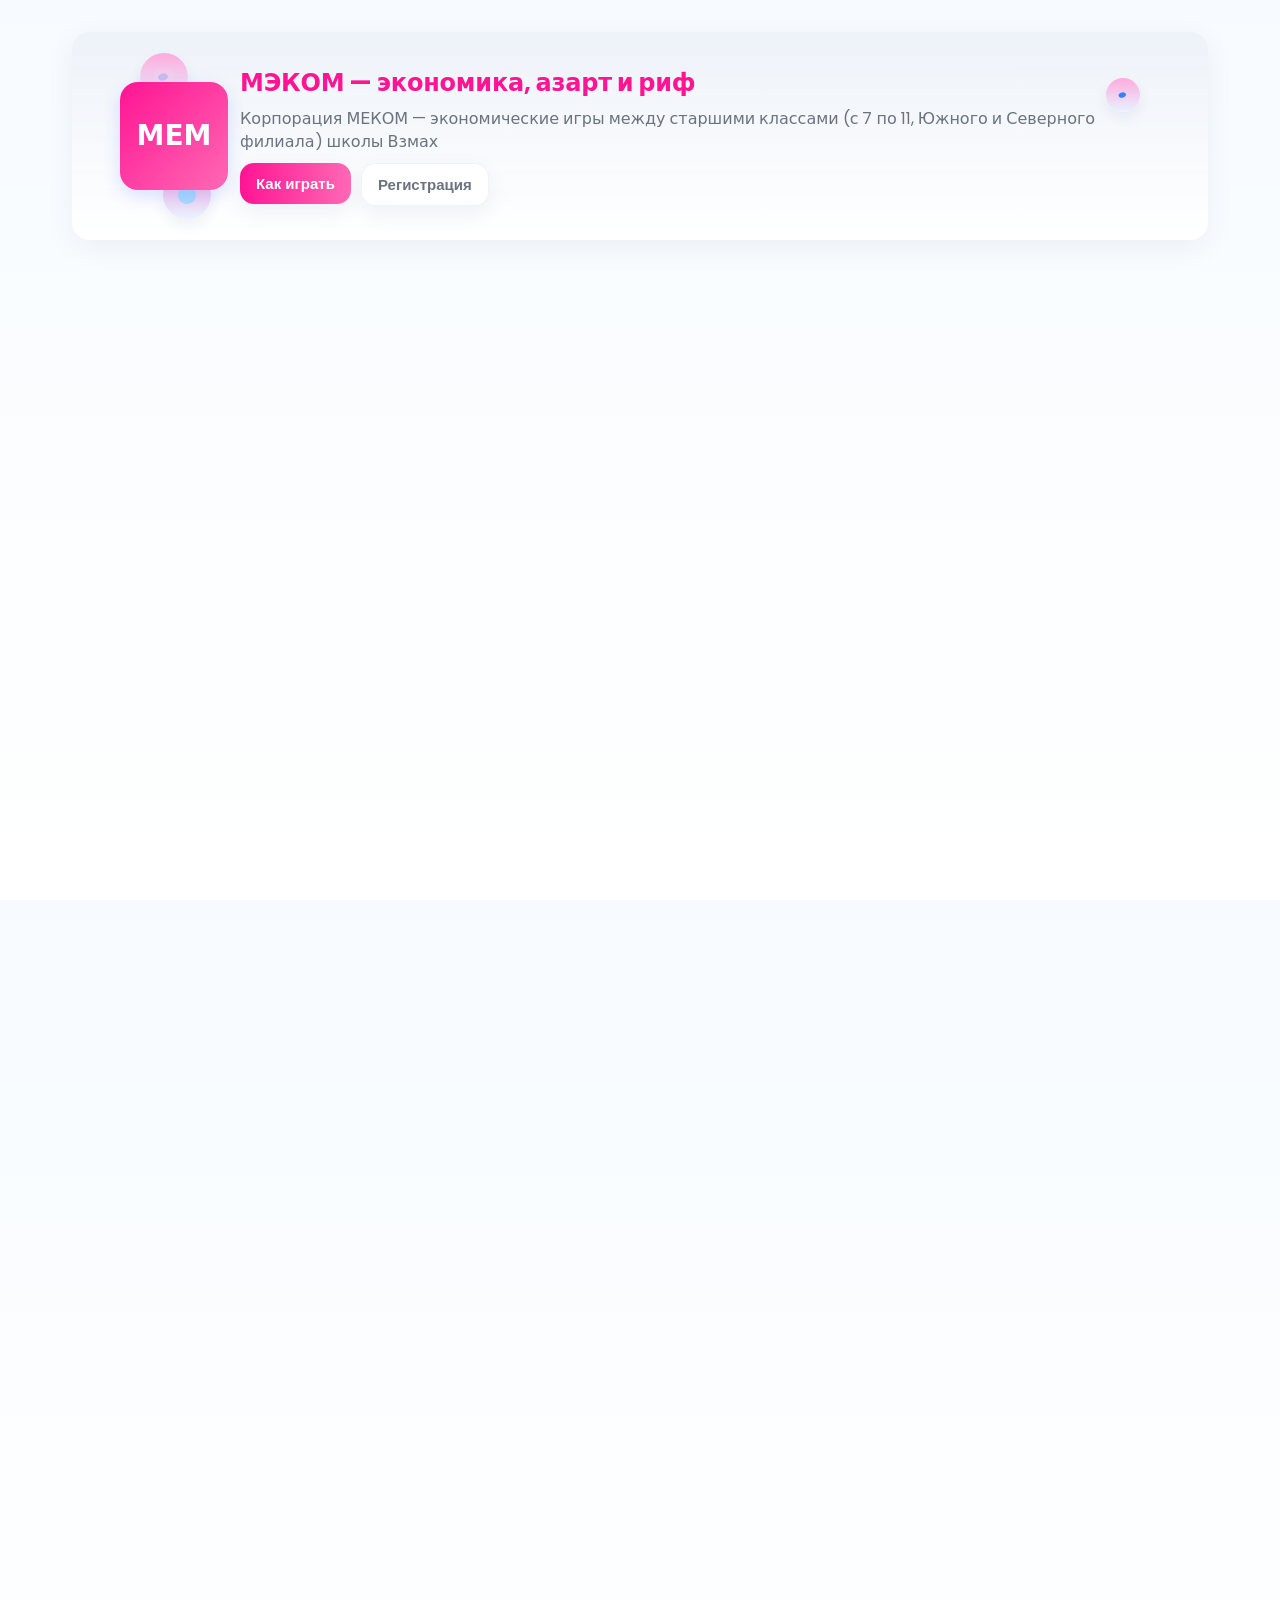
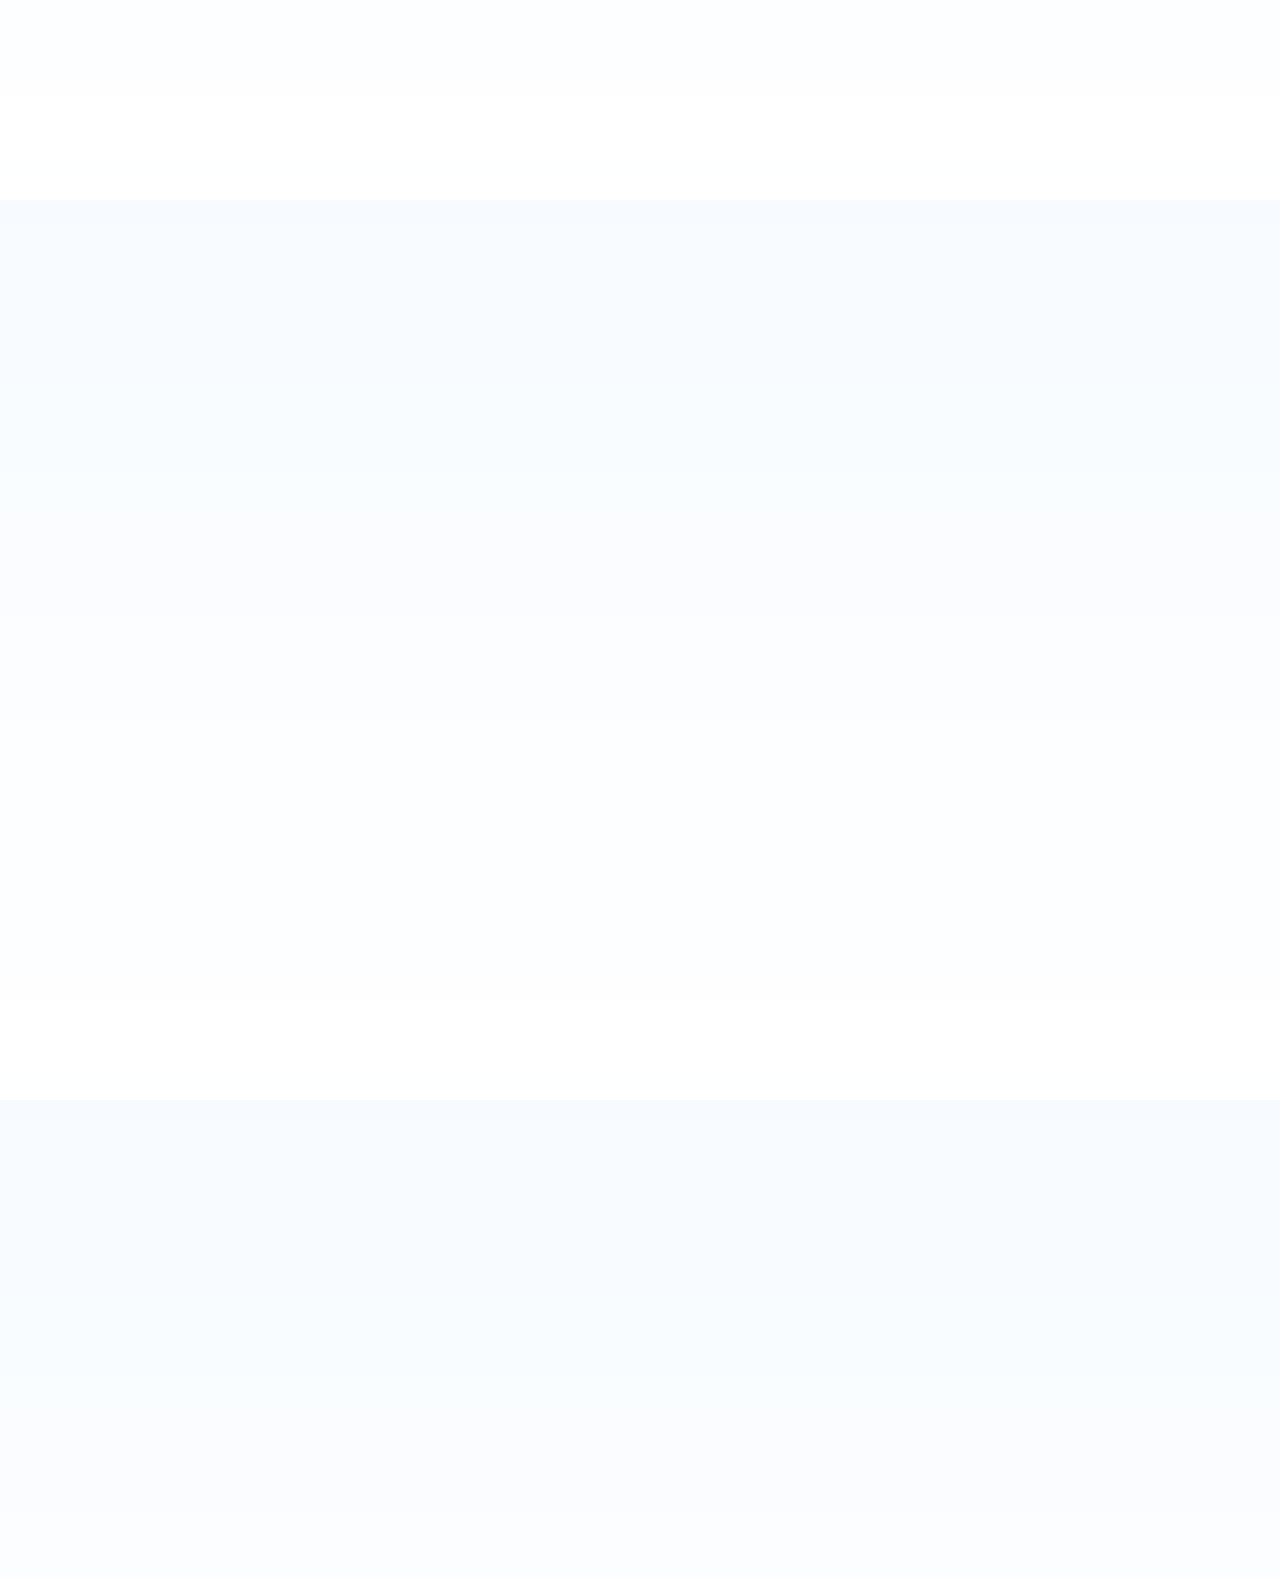
==== commit 29ef103e: "Update index.html" ====
--- a/index.html
+++ b/index.html
@@ -1958,12 +1958,10 @@
         packs: [
           {
             title: "Финальная пачка",
-            teams: [
-              { name: " ", grade: " ", branch: " " },
+              { name: "SAMO", grade: "10", branch: "Юг" },
               { name: "Xex", grade: "9", branch: "Юг" },
               { name: "Selo", grade: "10", branch: "Юг" },
               { name: "Foot’a", grade: "11", branch: "Юг" },
-              { name: "SAMO", grade: "10", branch: "Юг" },
               { name: "Koshkas", grade: "7", branch: "Юг" },
               { name: "Tapochek", grade: "8", branch: "Север" },
               { name: "Pomidor", grade: "8", branch: "Север" },
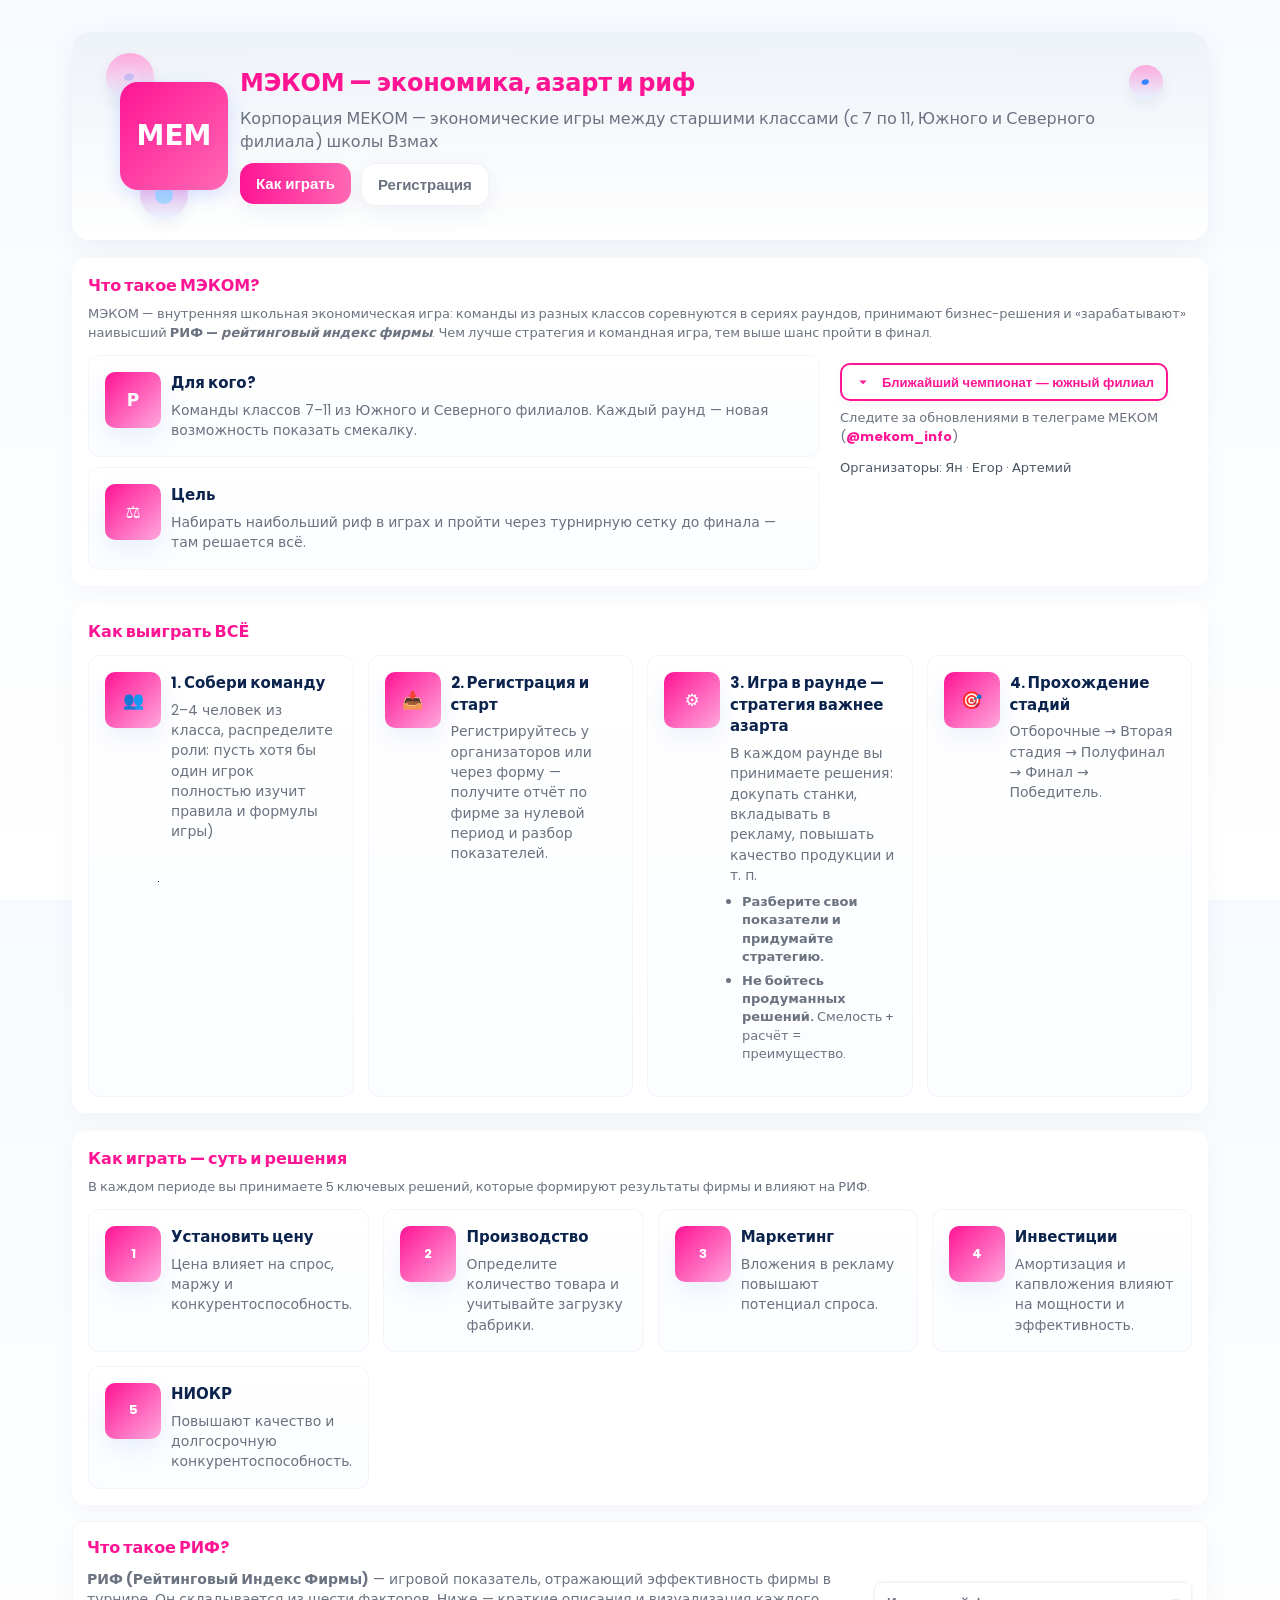
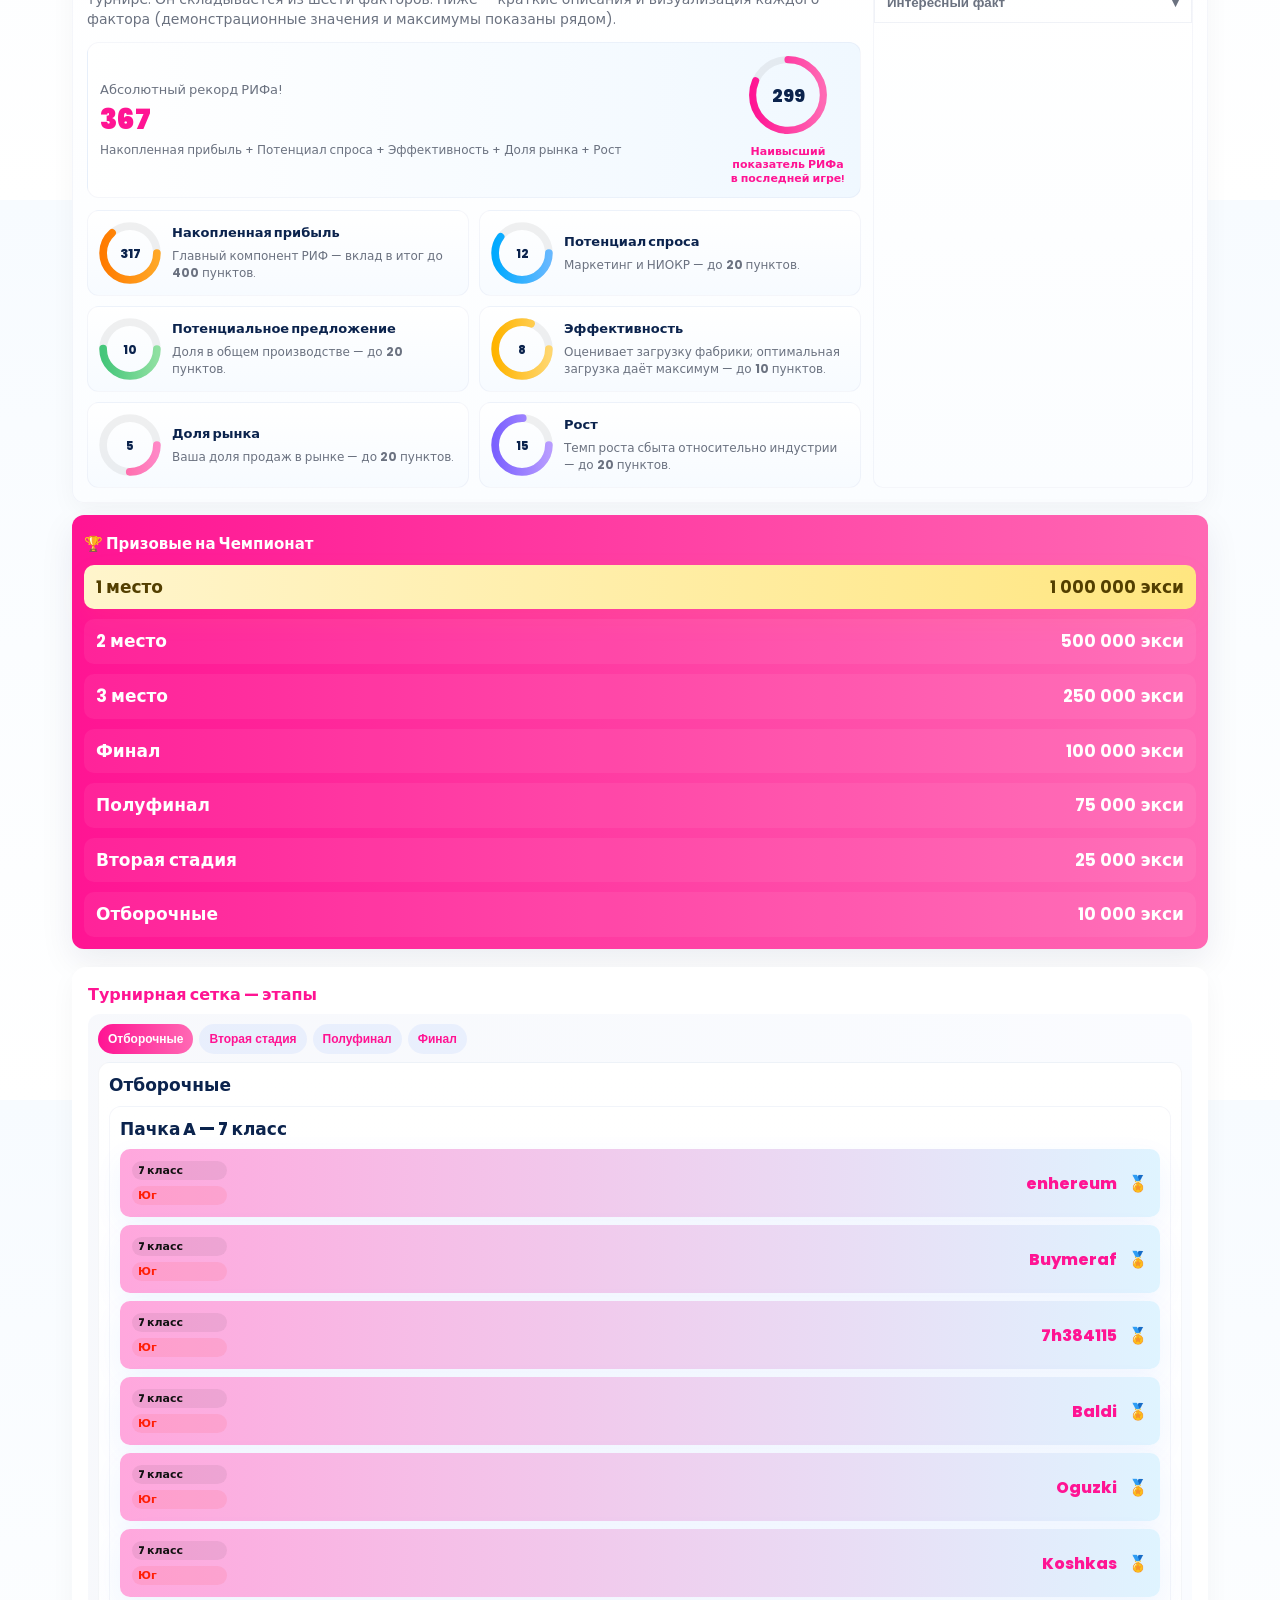
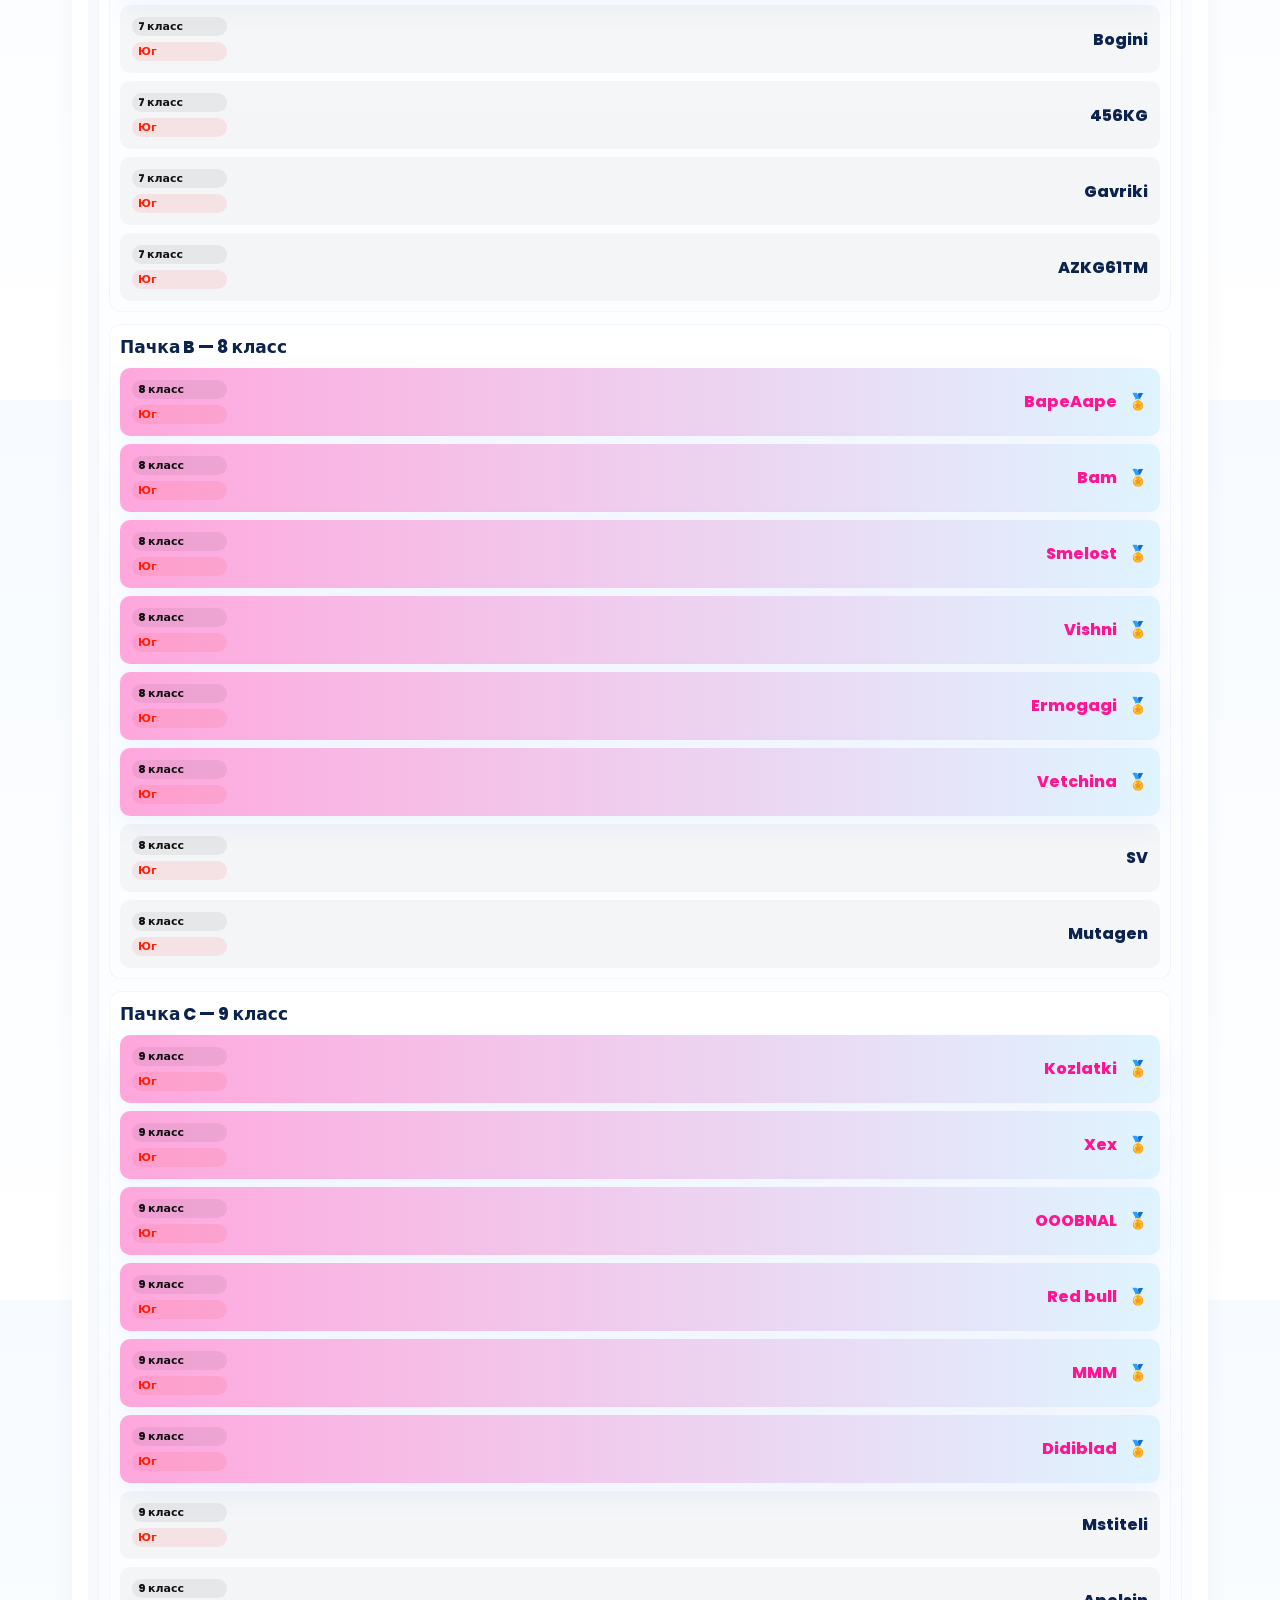
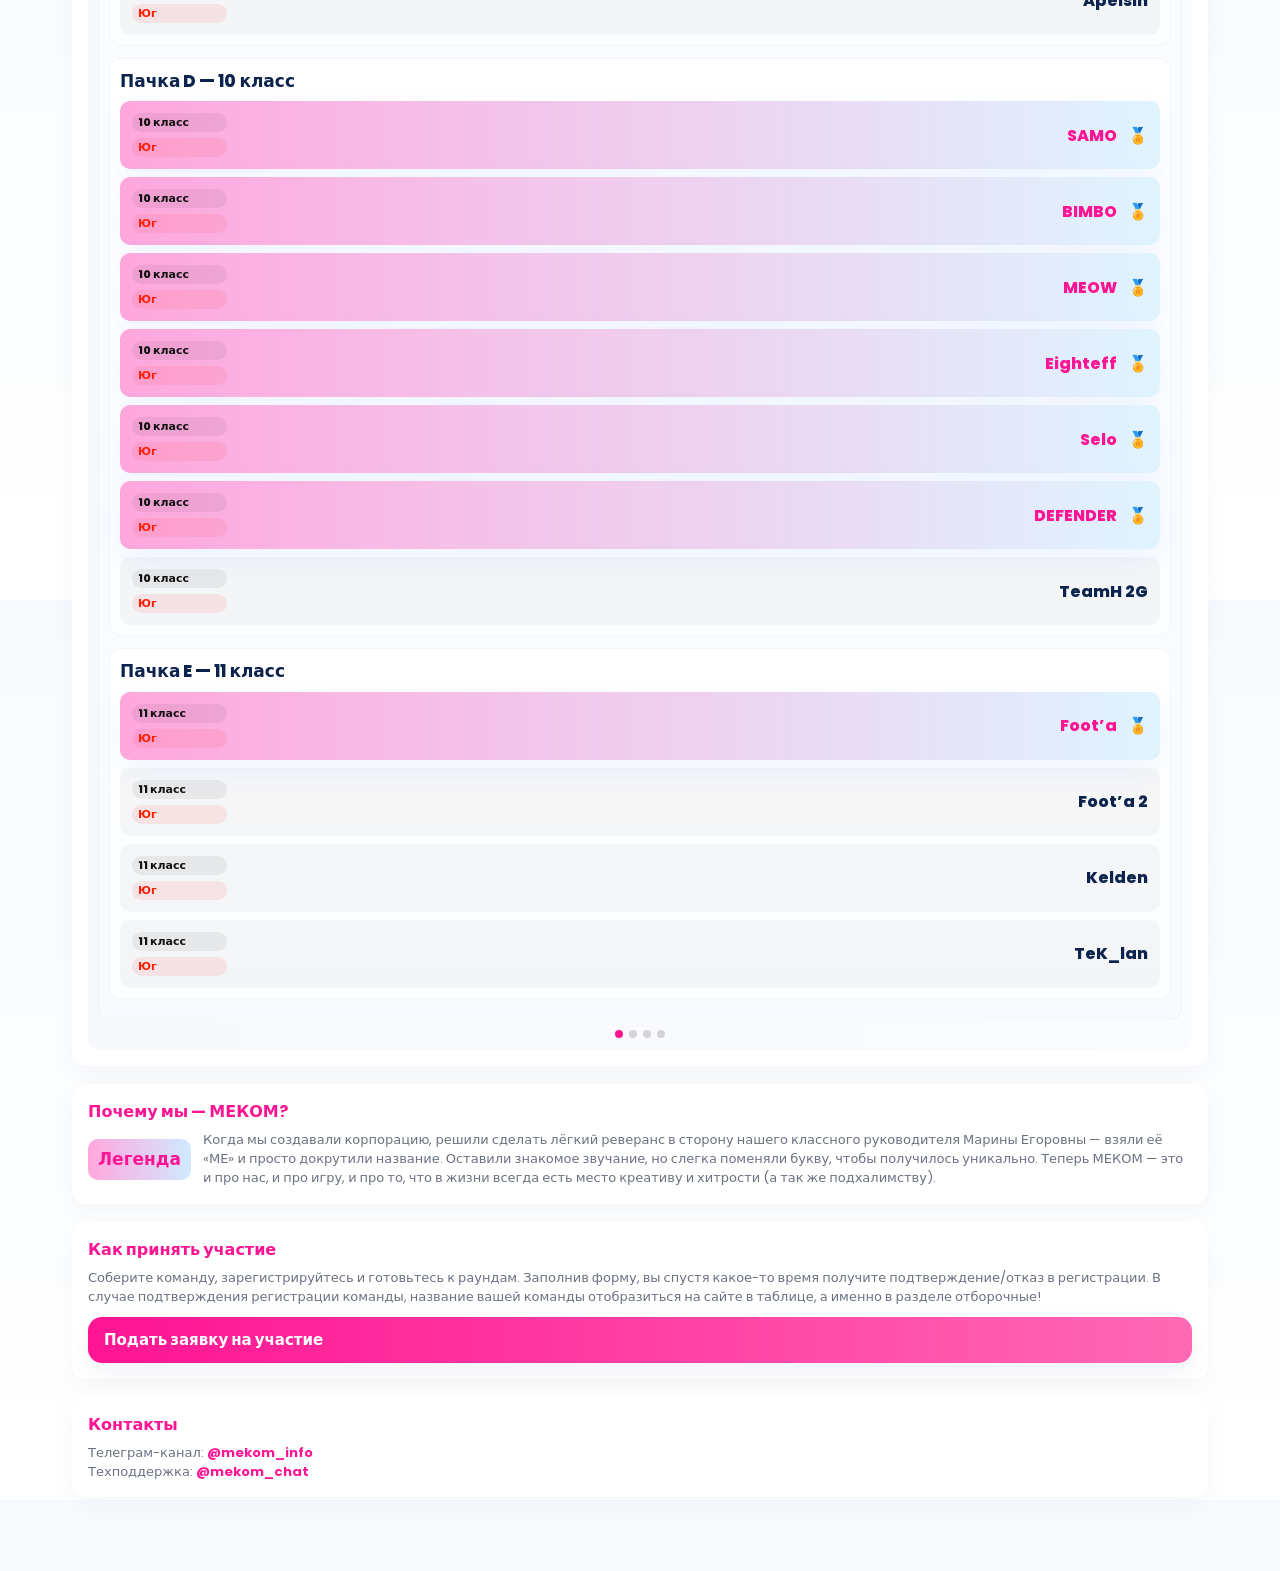
==== commit b5c76f94: "Update index.html" ====
--- a/index.html
+++ b/index.html
@@ -1958,6 +1958,7 @@
         packs: [
           {
             title: "Финальная пачка",
+            teams: [
               { name: "SAMO", grade: "10", branch: "Юг" },
               { name: "Xex", grade: "9", branch: "Юг" },
               { name: "Selo", grade: "10", branch: "Юг" },
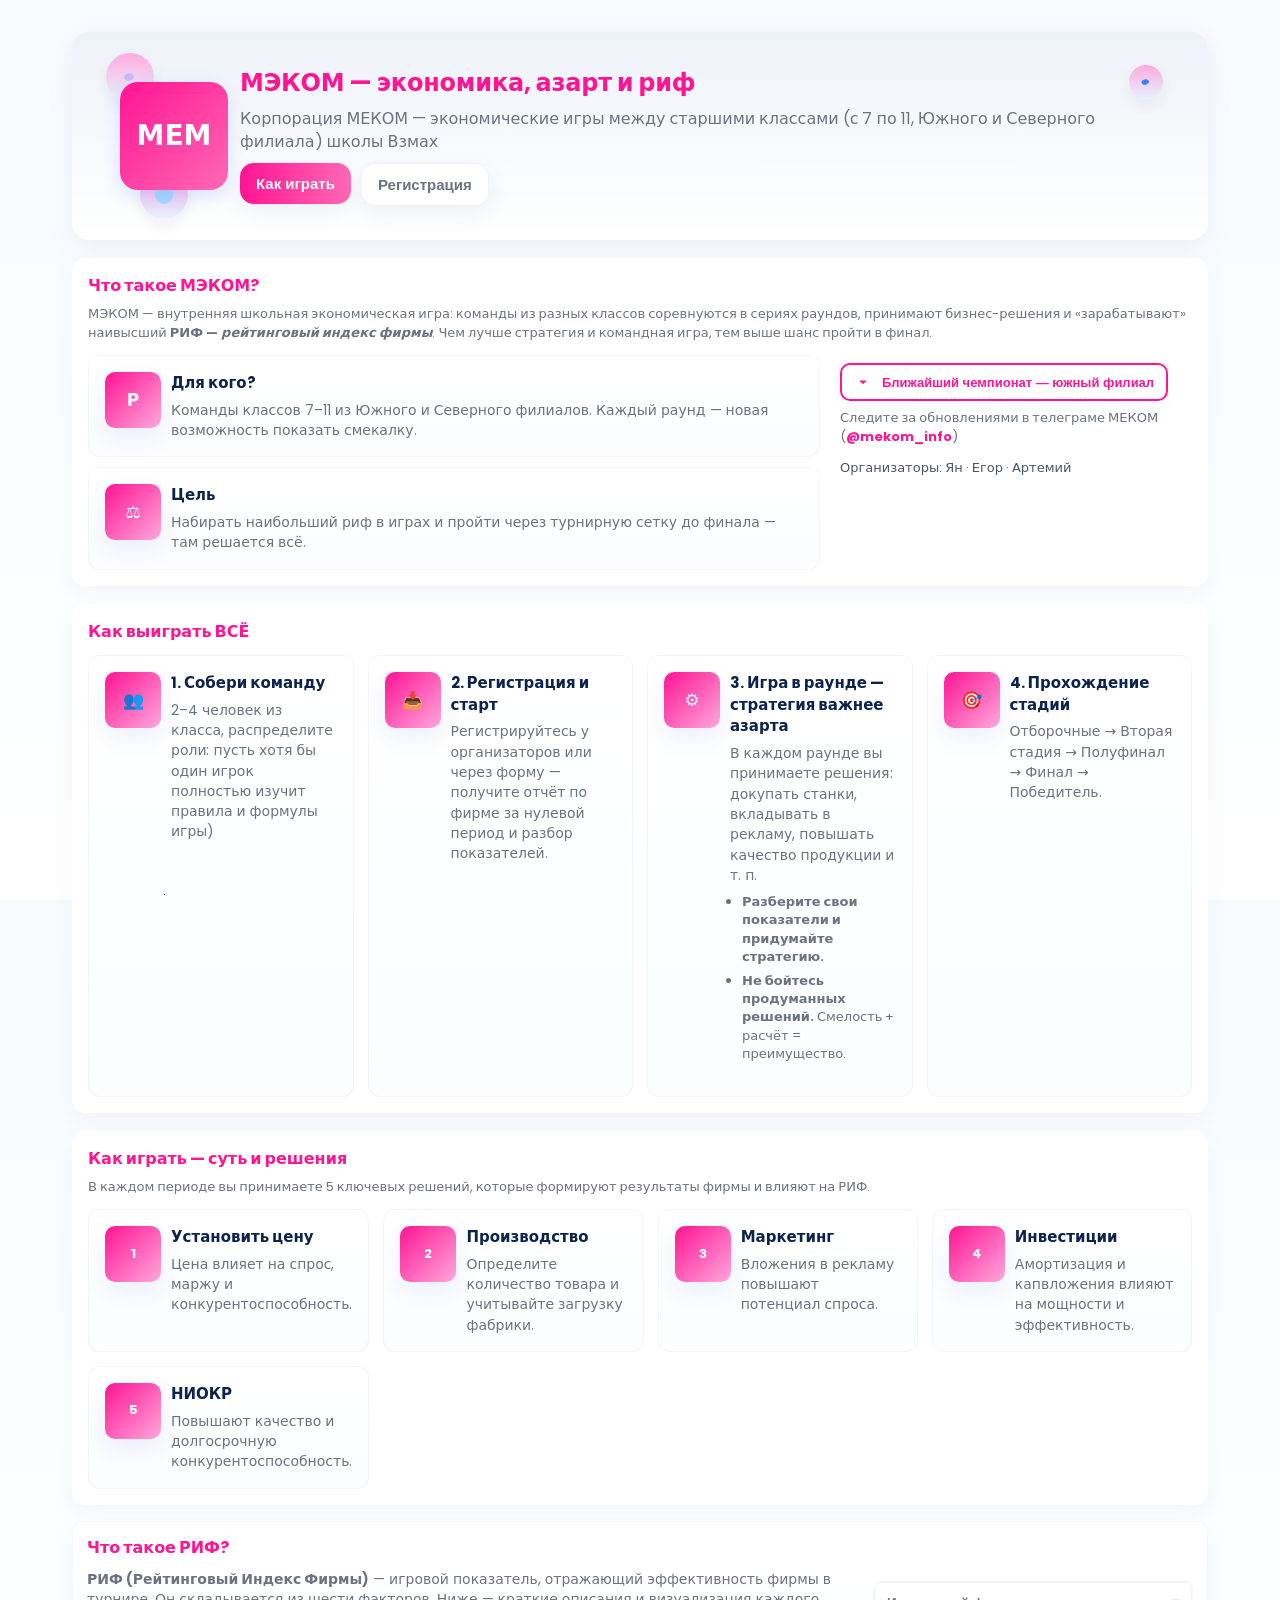
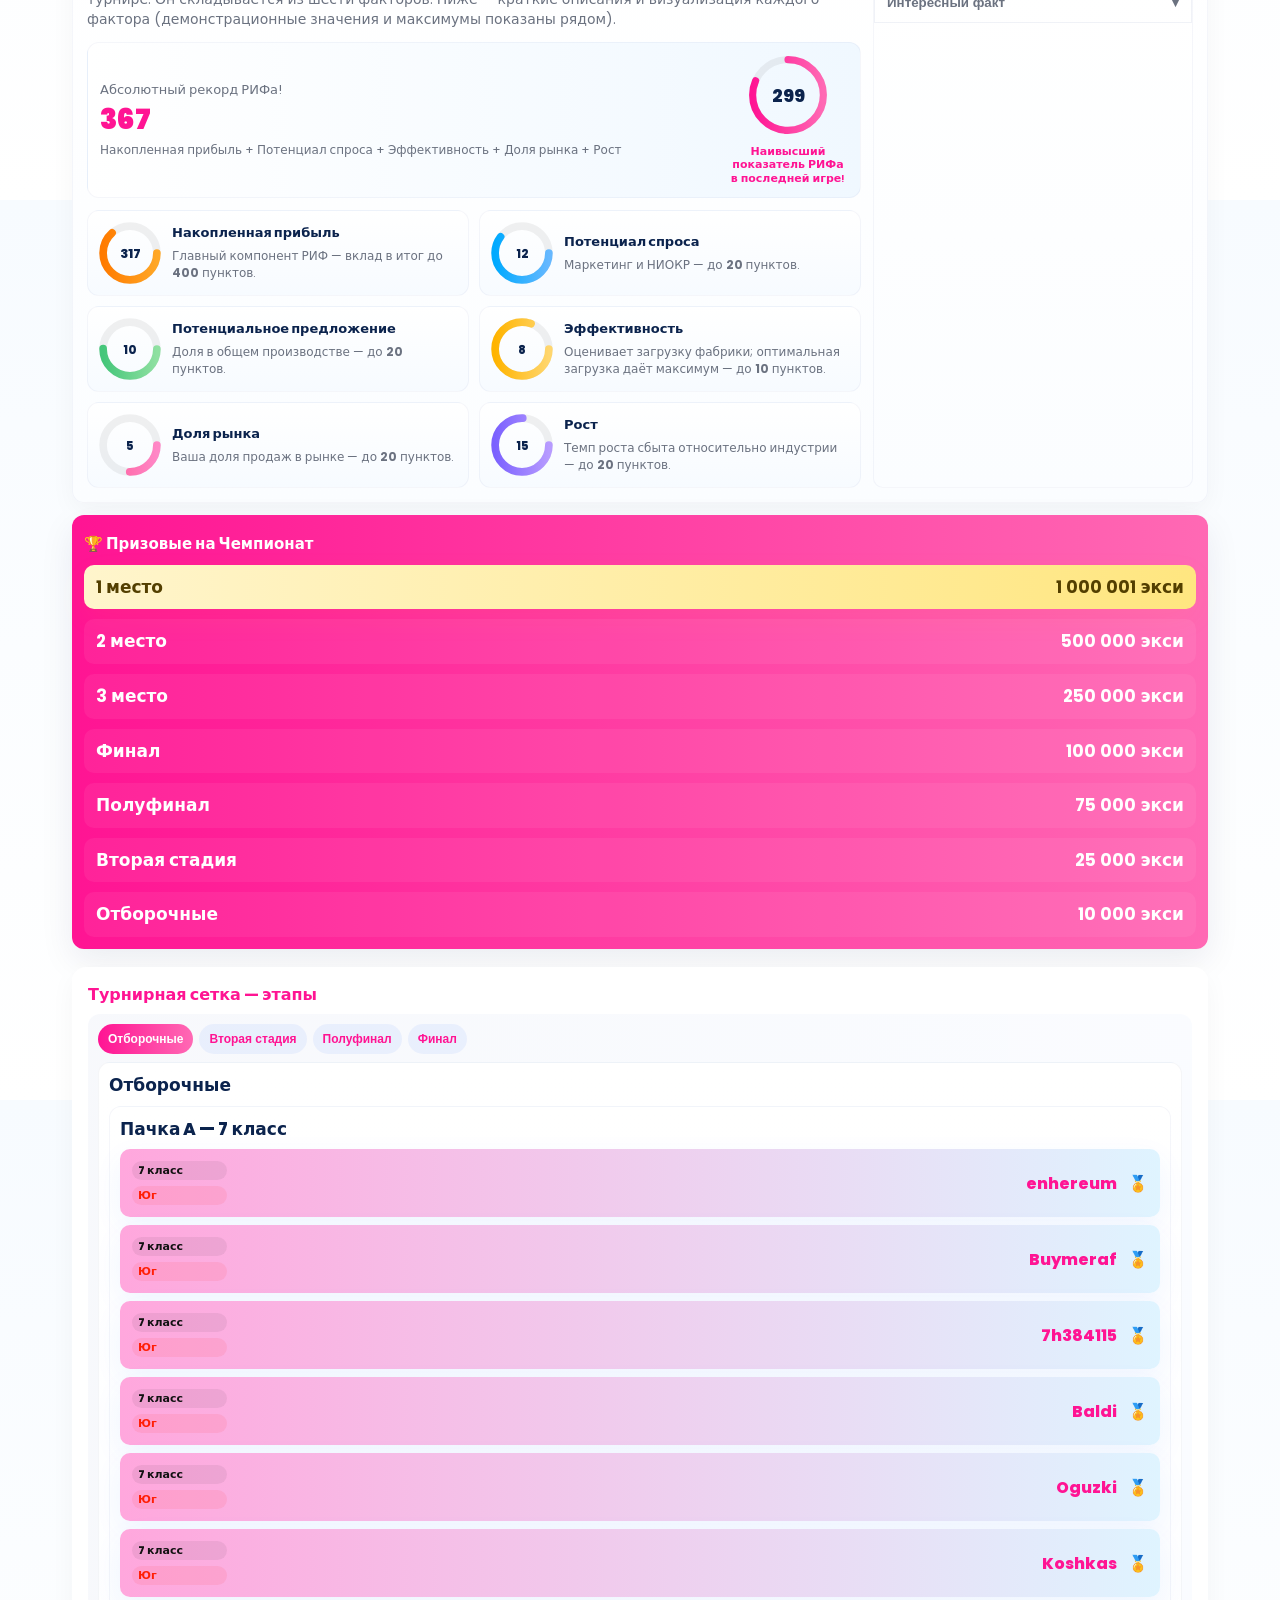
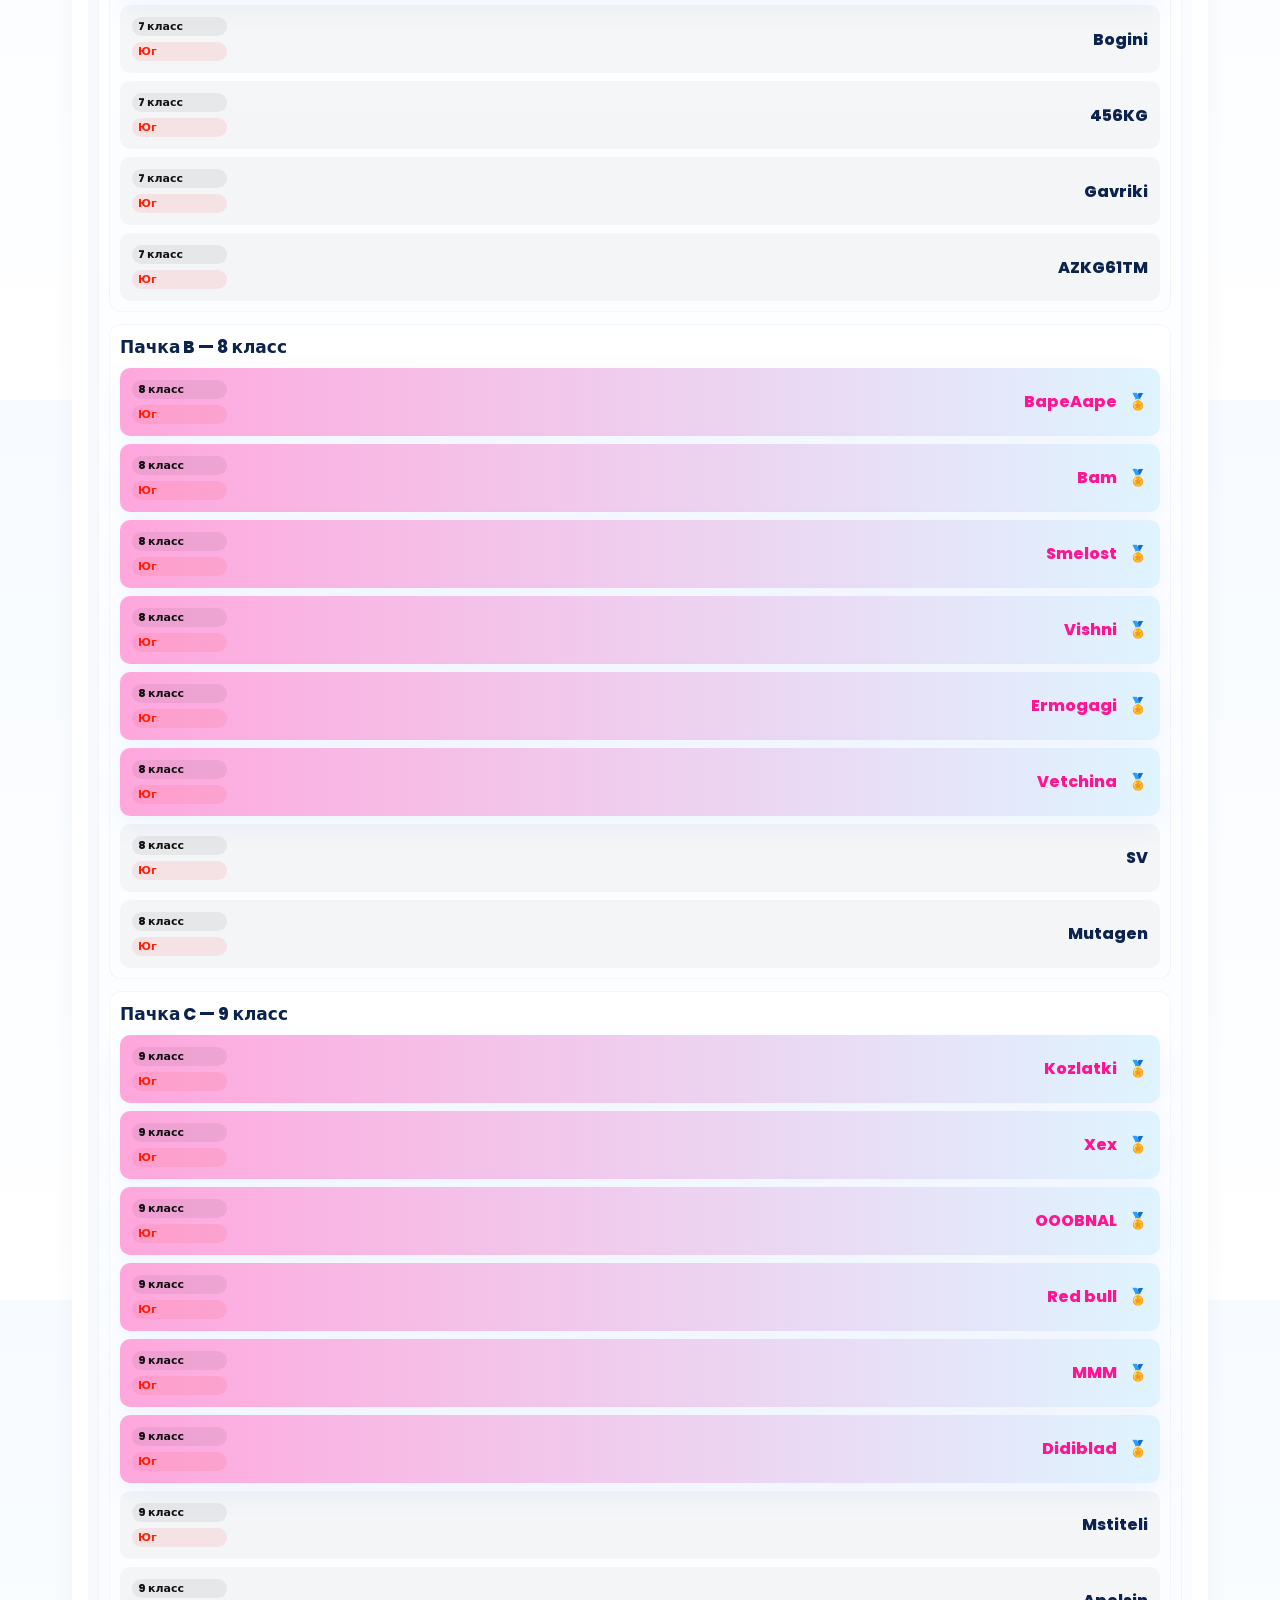
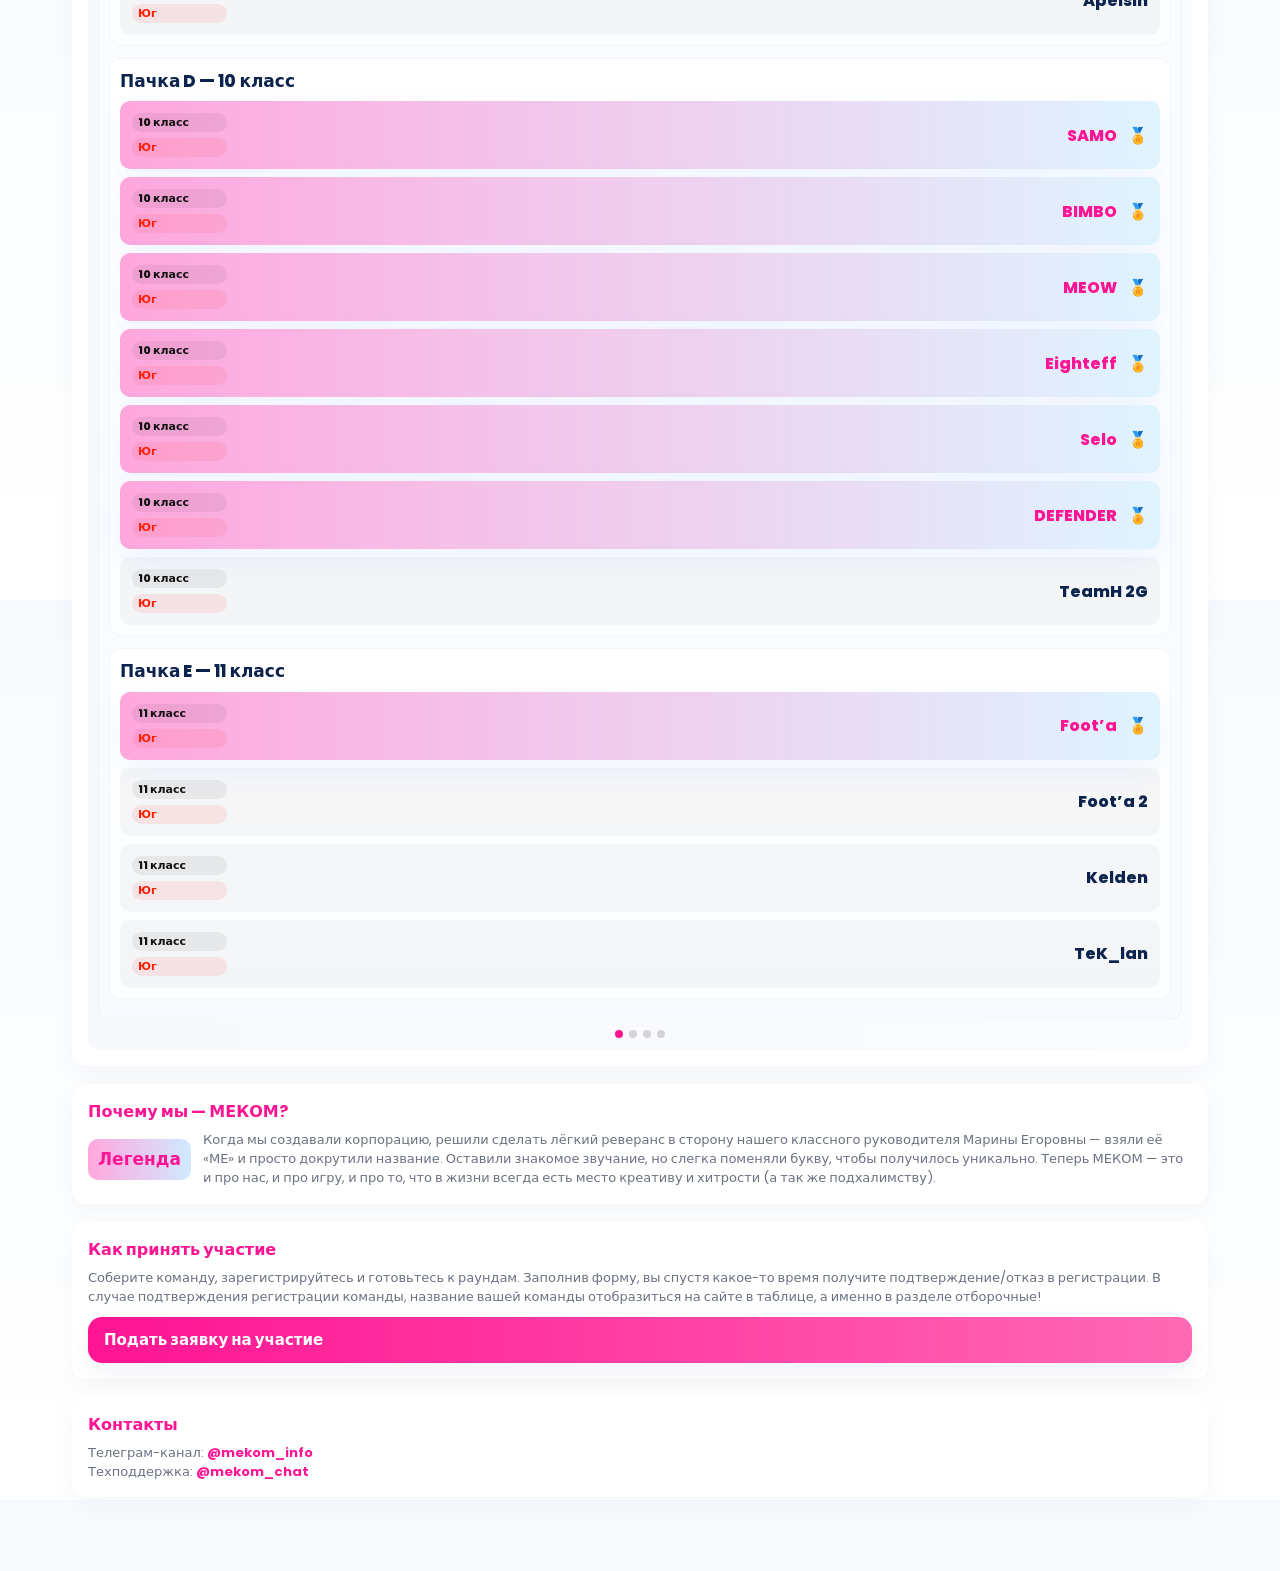
==== commit 5e0195ed: "Update index.html" ====
--- a/index.html
+++ b/index.html
@@ -1311,7 +1311,7 @@
       <div class="prizes-table" role="list" aria-hidden="false">
         <div class="prize-row highlight" role="listitem">
           <div class="label">1 место</div>
-          <div class="value"><span class="counter" data-target="1000000">0</span> экси</div>
+          <div class="value"><span class="counter" data-target="1000001">0</span> экси</div>
         </div>
 
         <div class="prize-row" role="listitem">
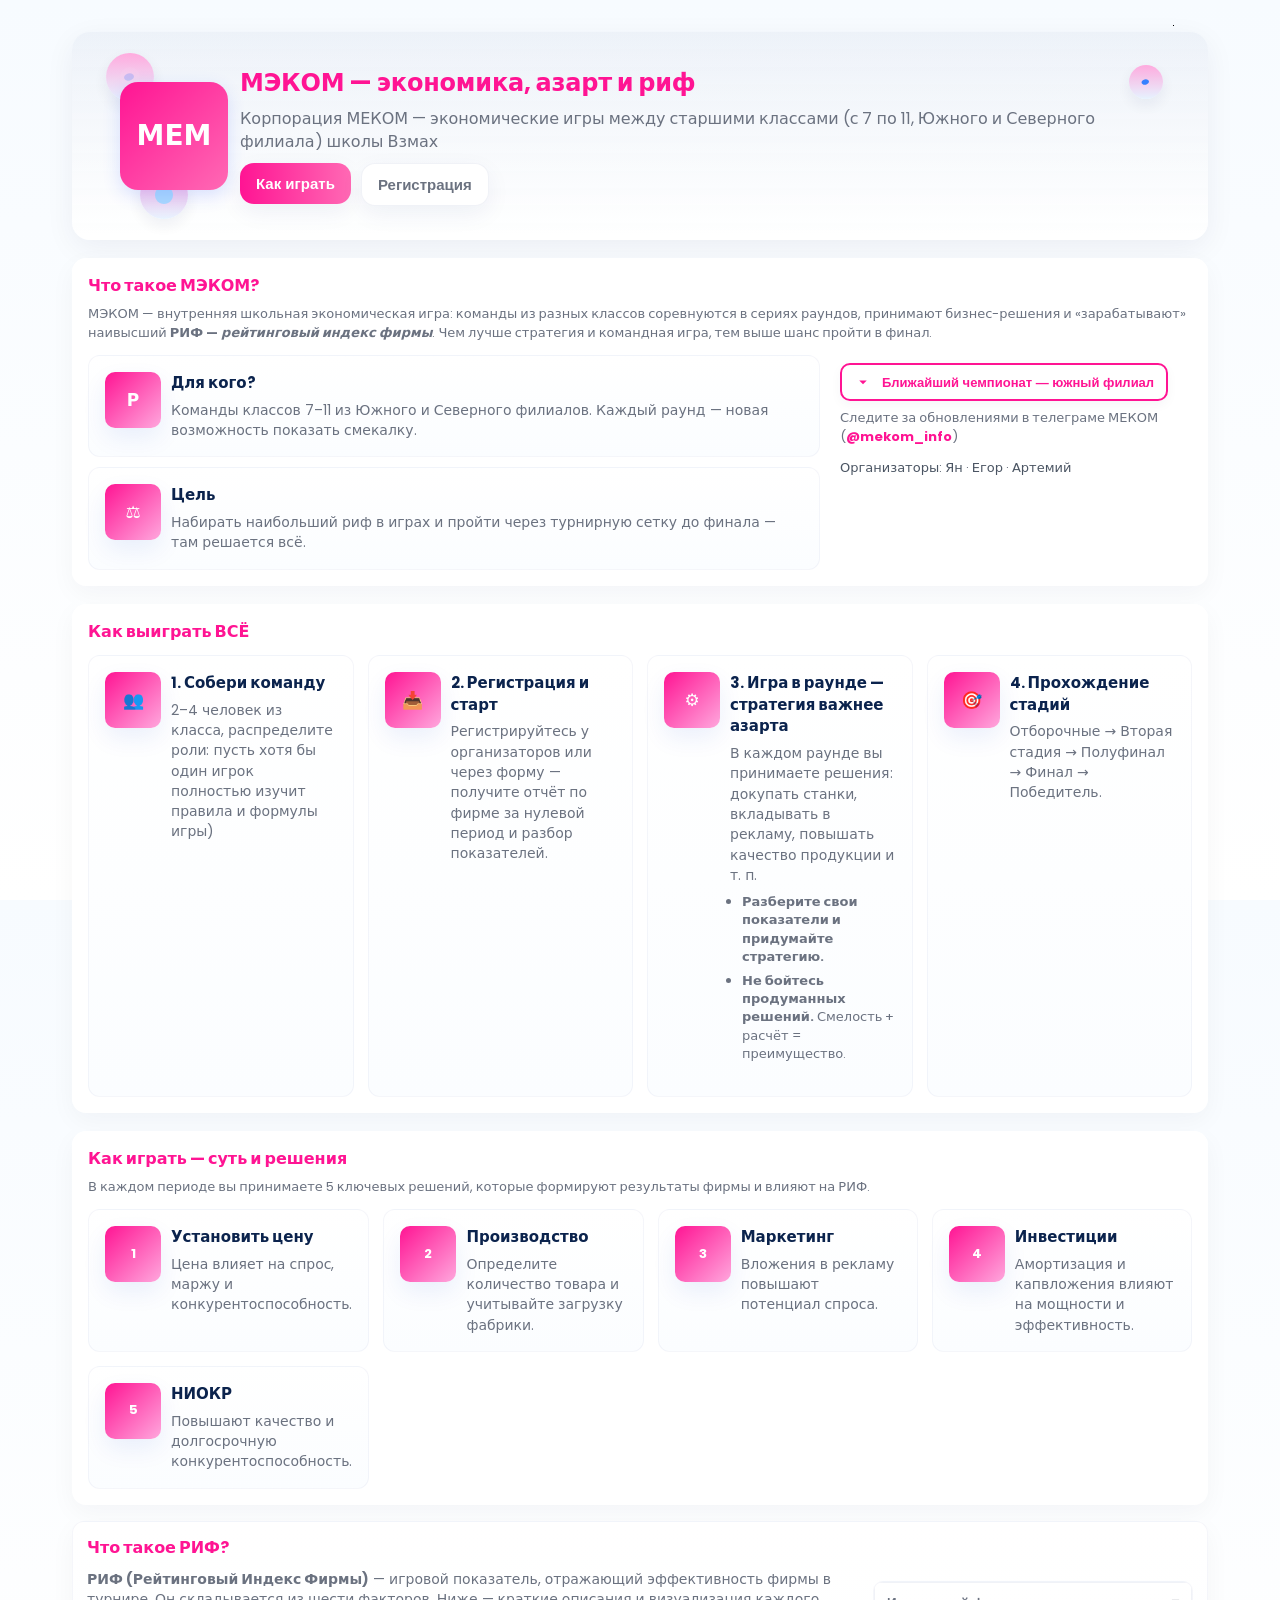
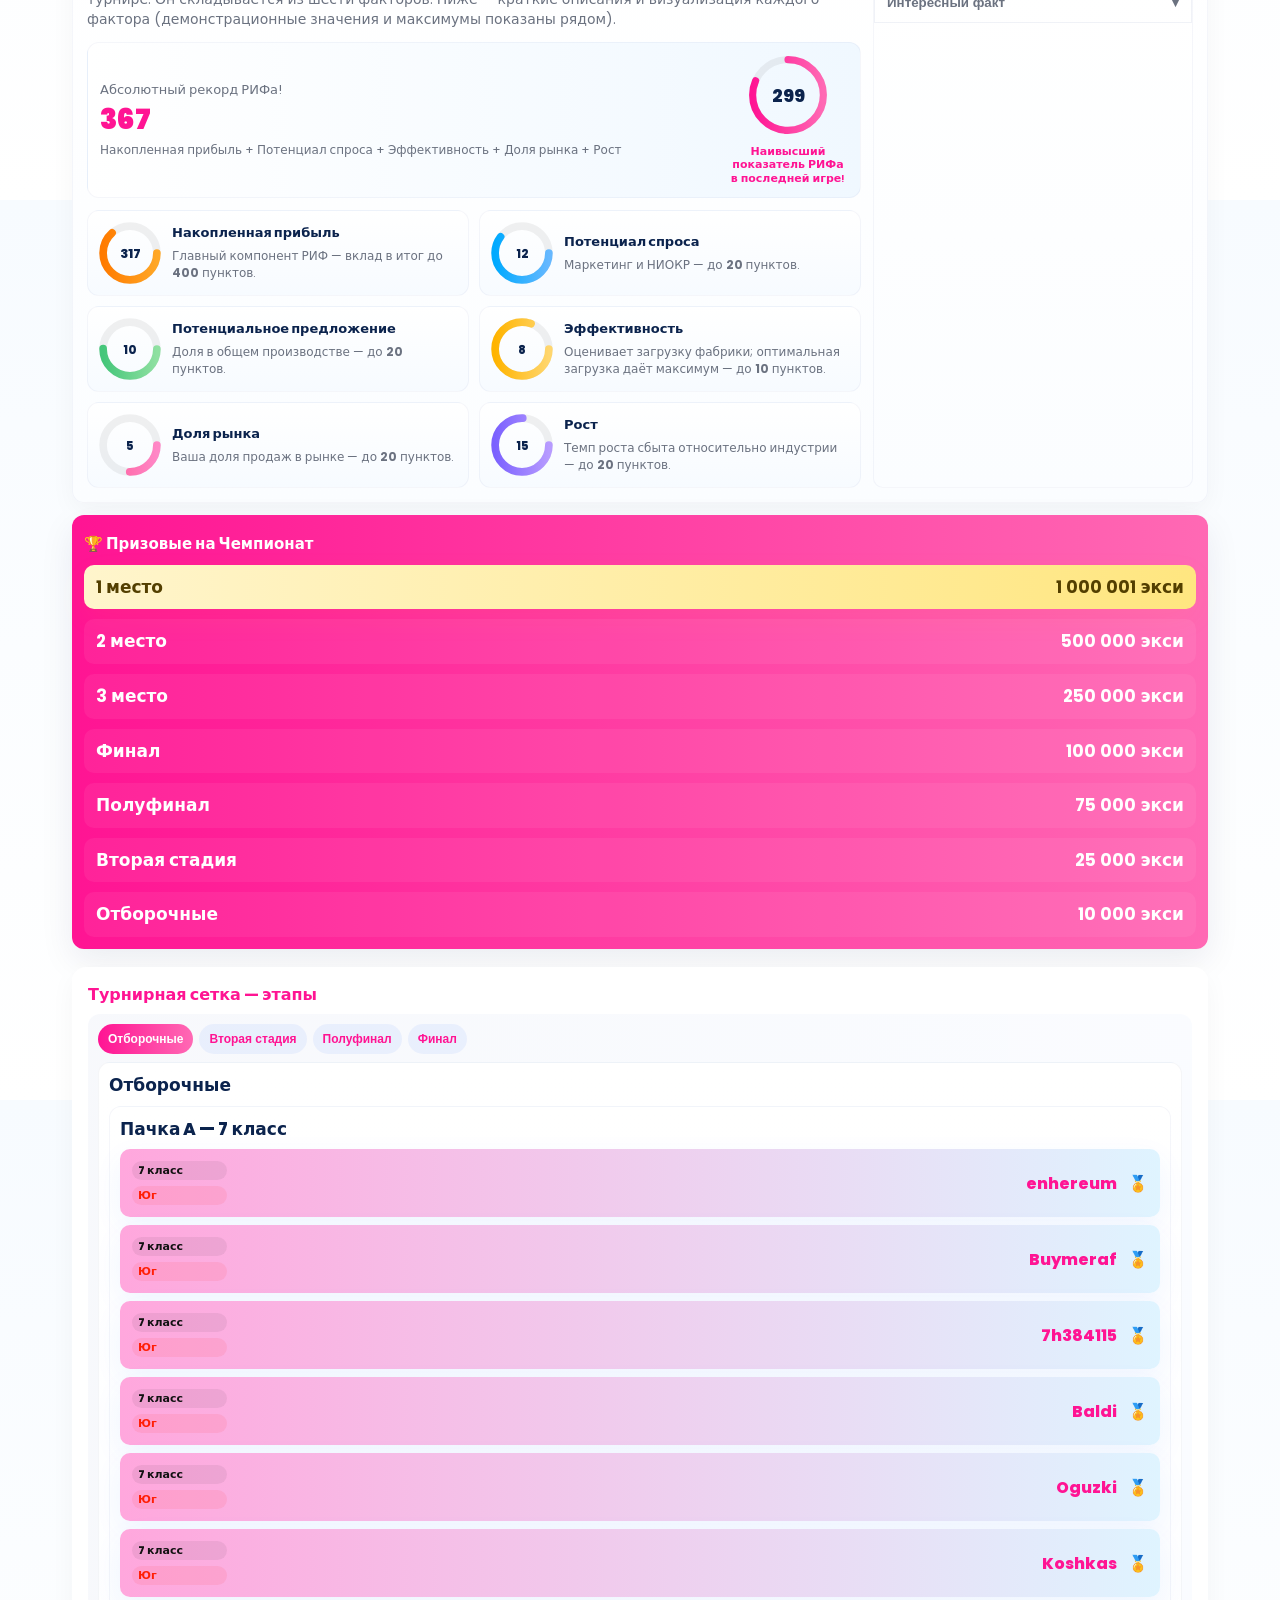
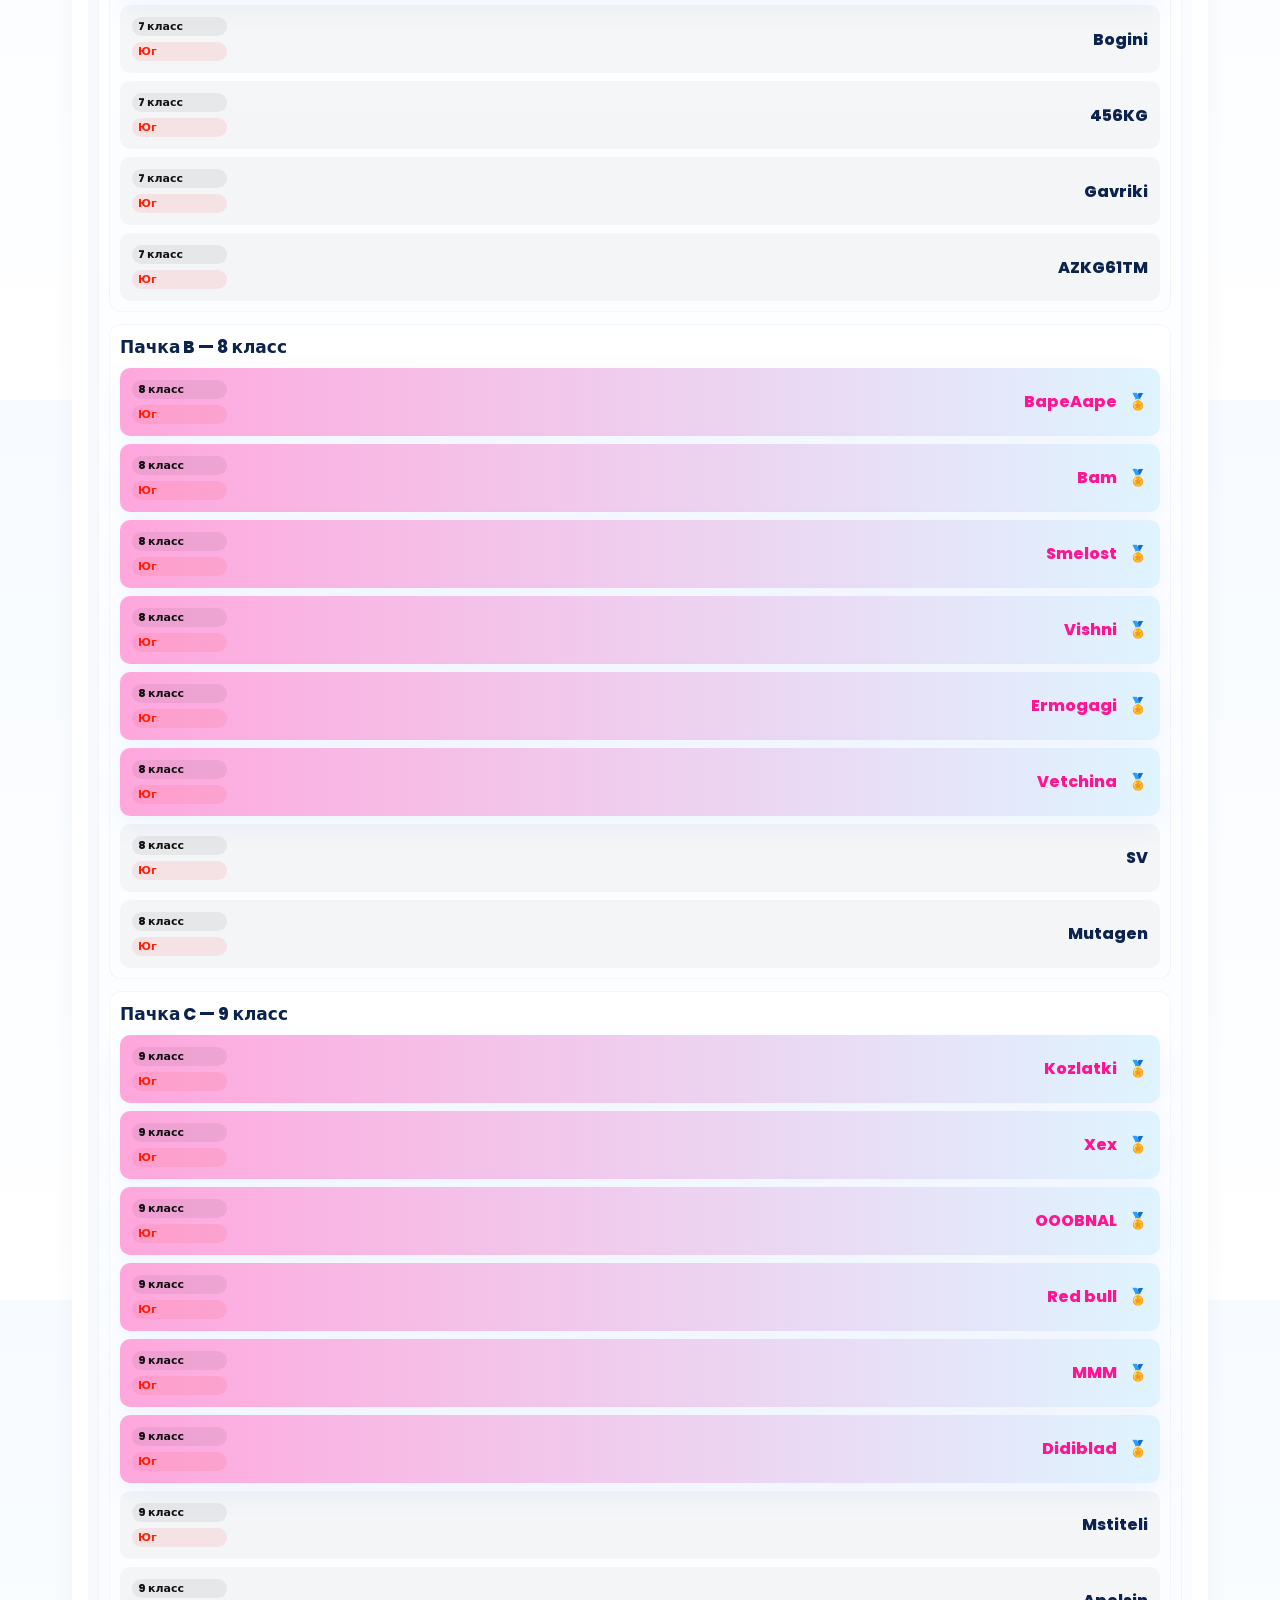
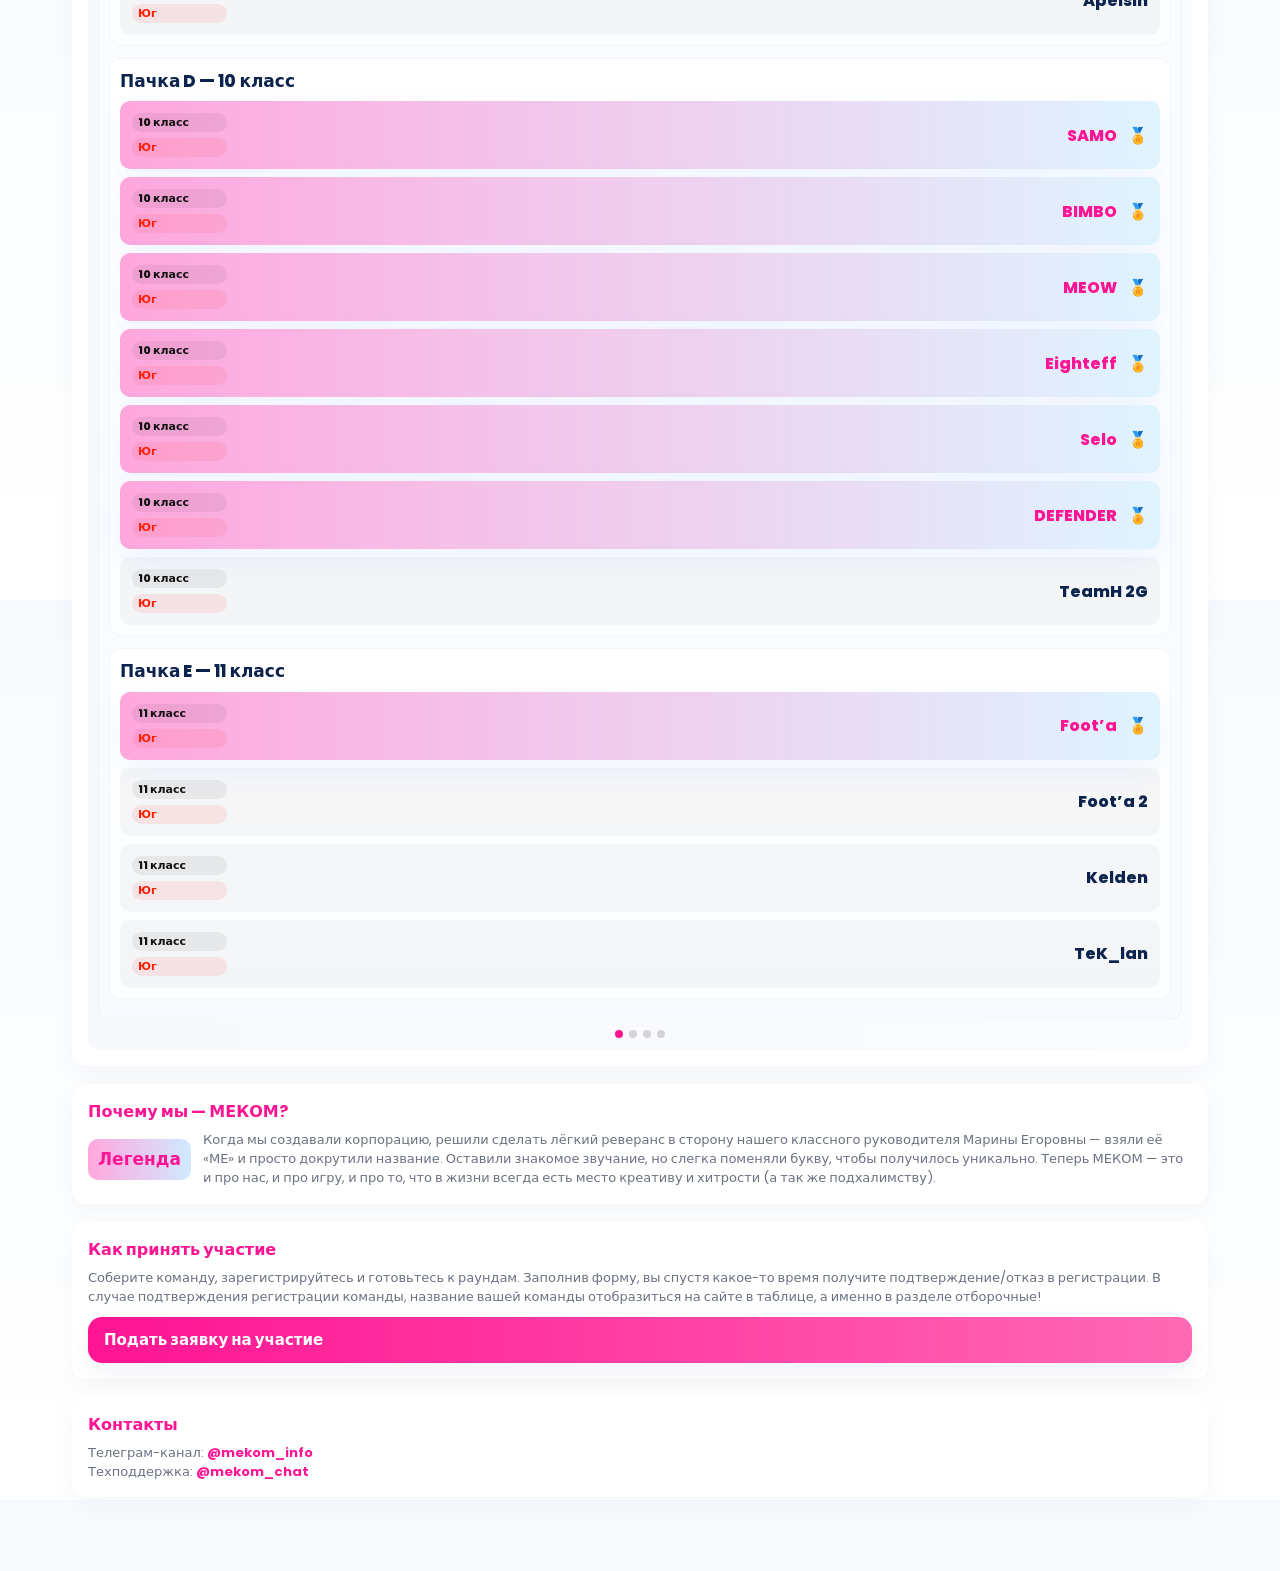
==== commit eb4b6271: "Update index.html" ====
--- a/index.html
+++ b/index.html
@@ -1961,14 +1961,14 @@
             teams: [
               { name: "SAMO", grade: "10", branch: "Юг" },
               { name: "Xex", grade: "9", branch: "Юг" },
-              { name: "Selo", grade: "10", branch: "Юг" },
+              { name: "Grishland", grade: "9", branch: "Север" },
               { name: "Foot’a", grade: "11", branch: "Юг" },
               { name: "Koshkas", grade: "7", branch: "Юг" },
               { name: "Tapochek", grade: "8", branch: "Север" },
               { name: "Pomidor", grade: "8", branch: "Север" },
               { name: "Shishki", grade: "10", branch: "Север" },
               { name: "MMM", grade: "7", branch: "Север" },
-              { name: "Grishland", grade: "9", branch: "Север" }
+              { name: "Selo", grade: "10", branch: "Юг" }
             ]
           }
         ]
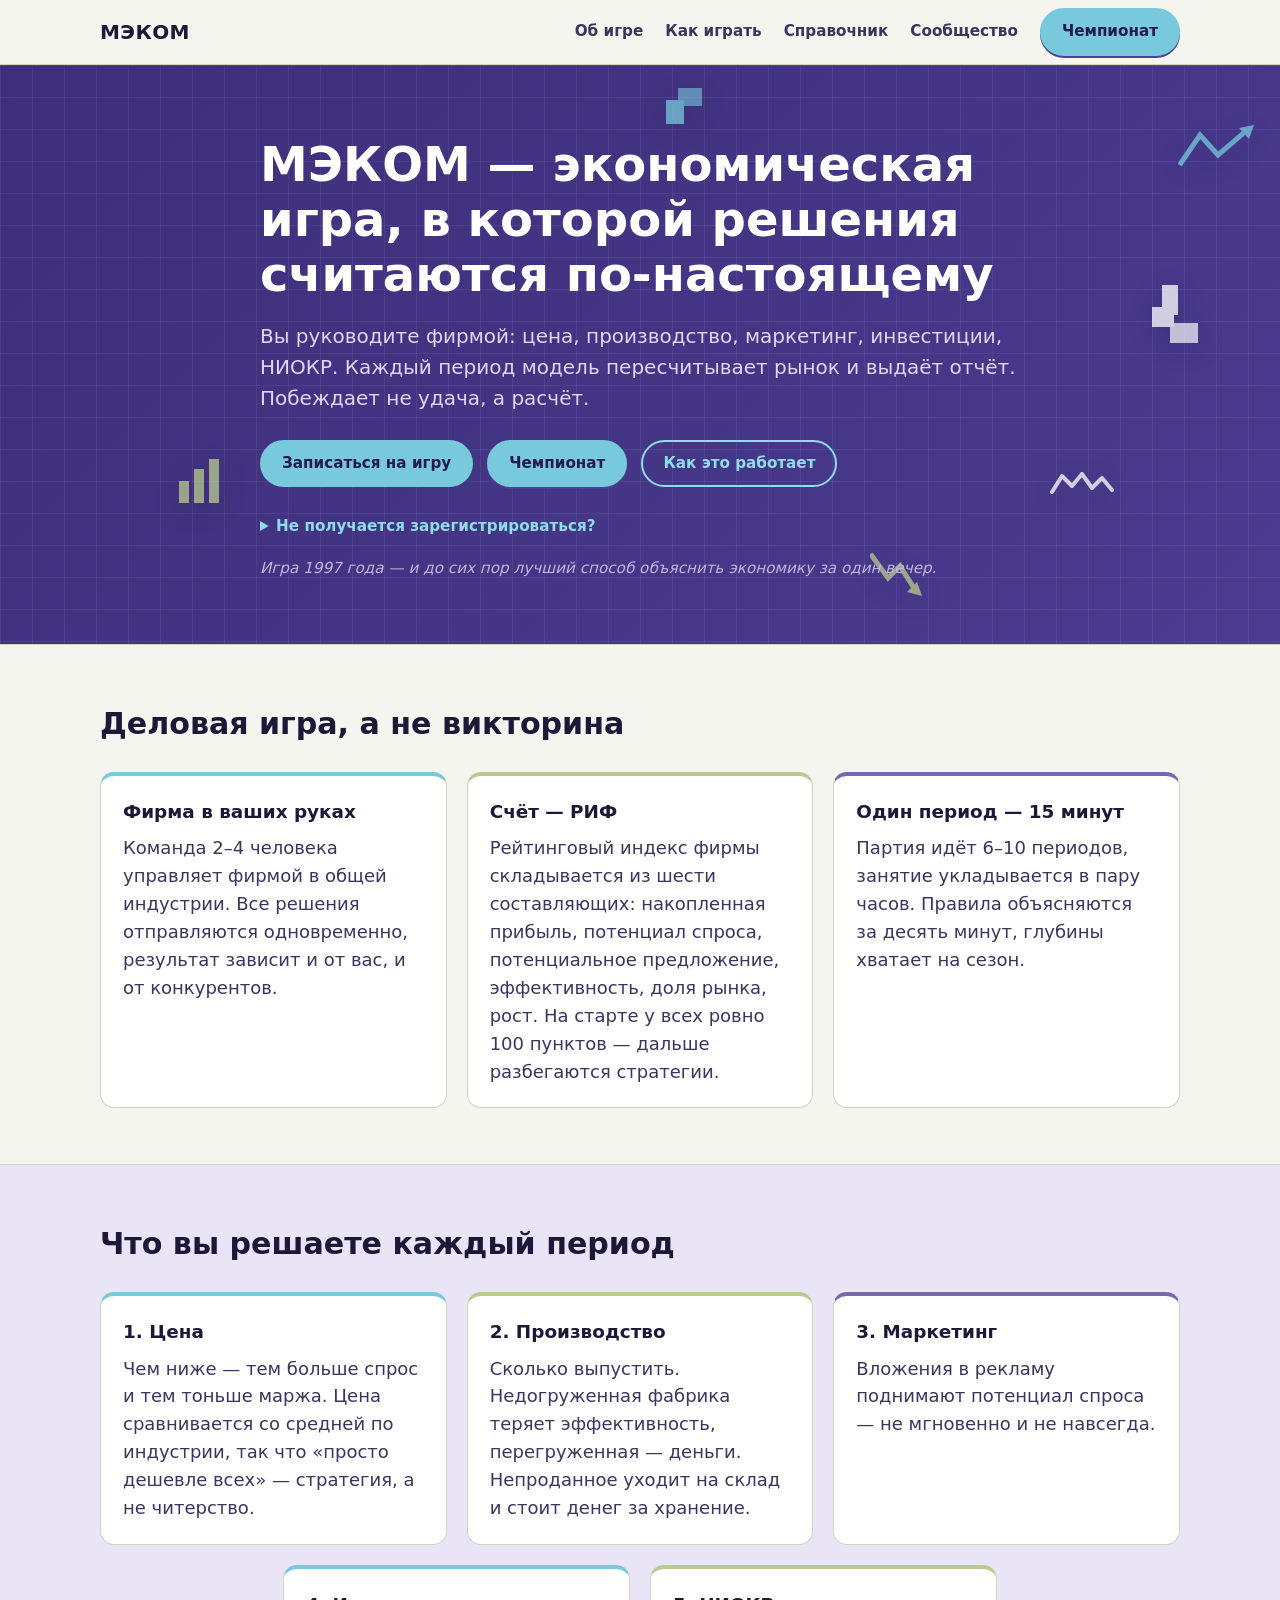
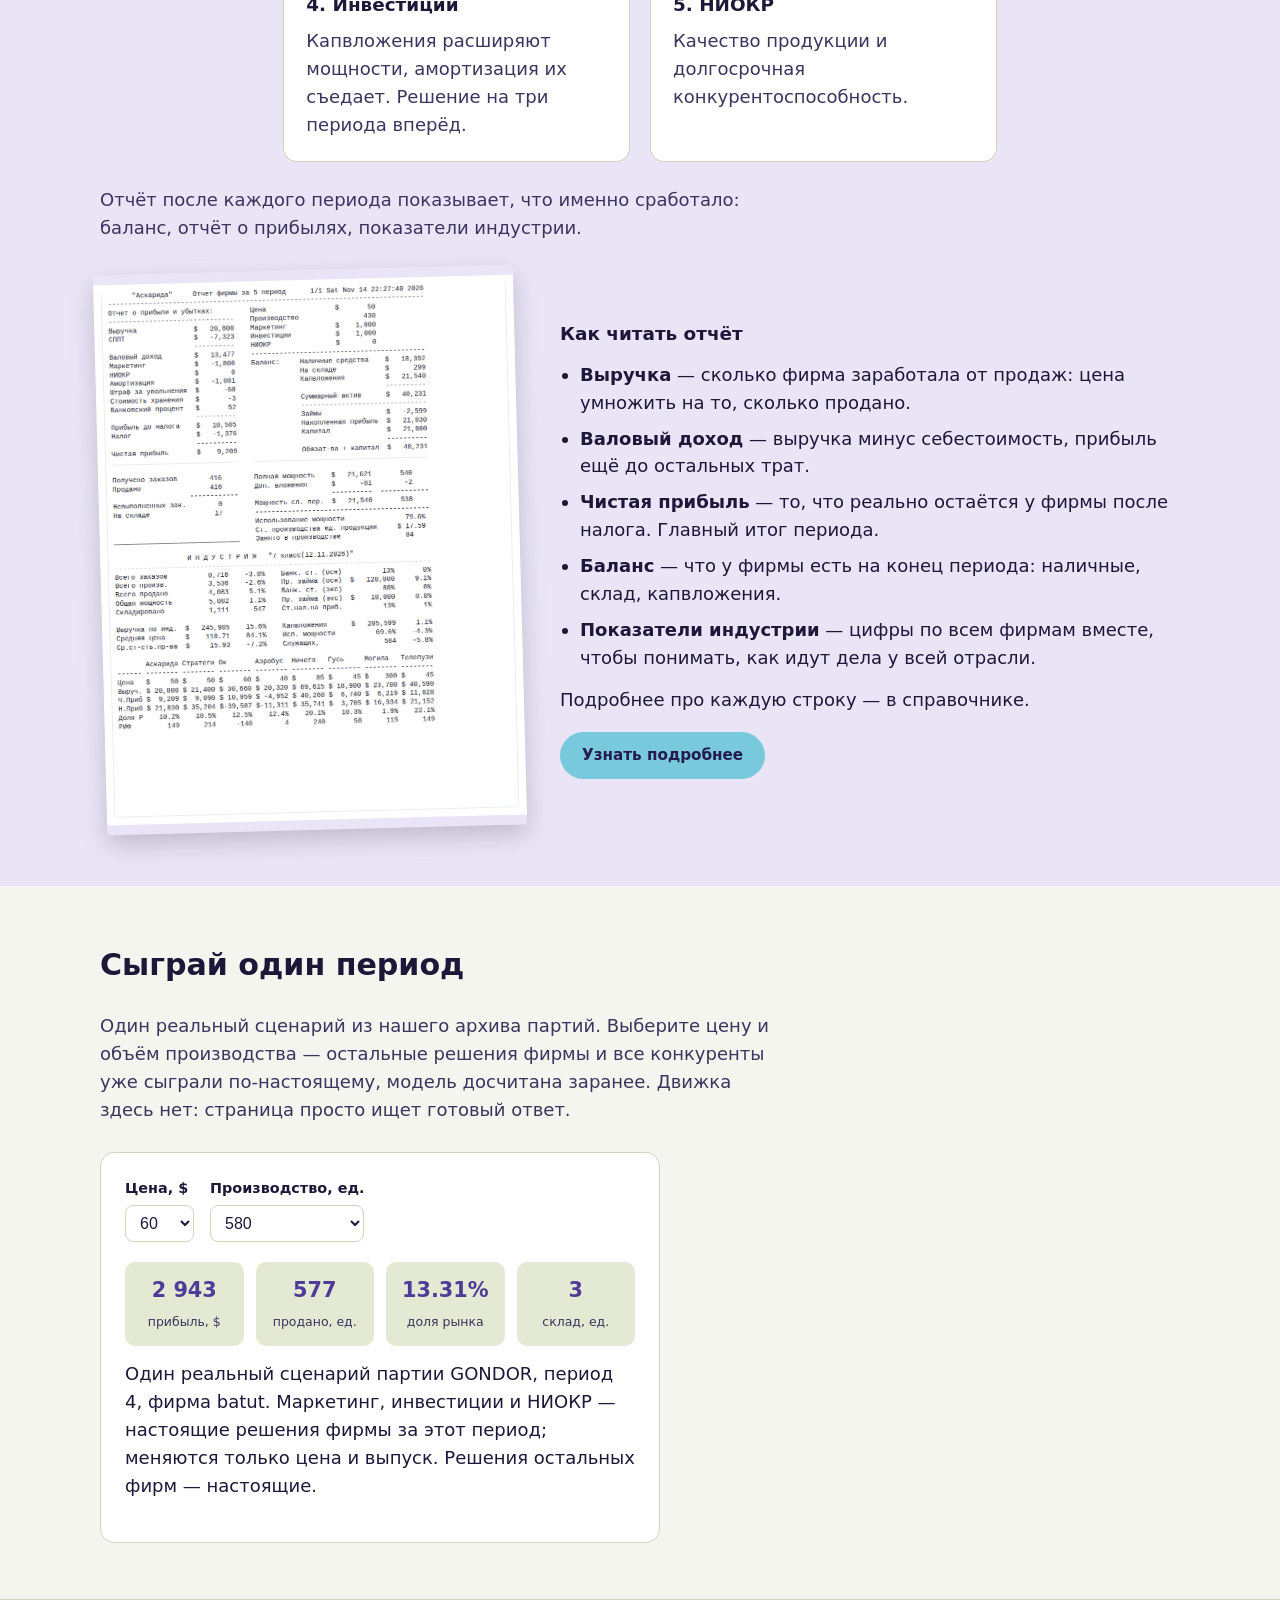
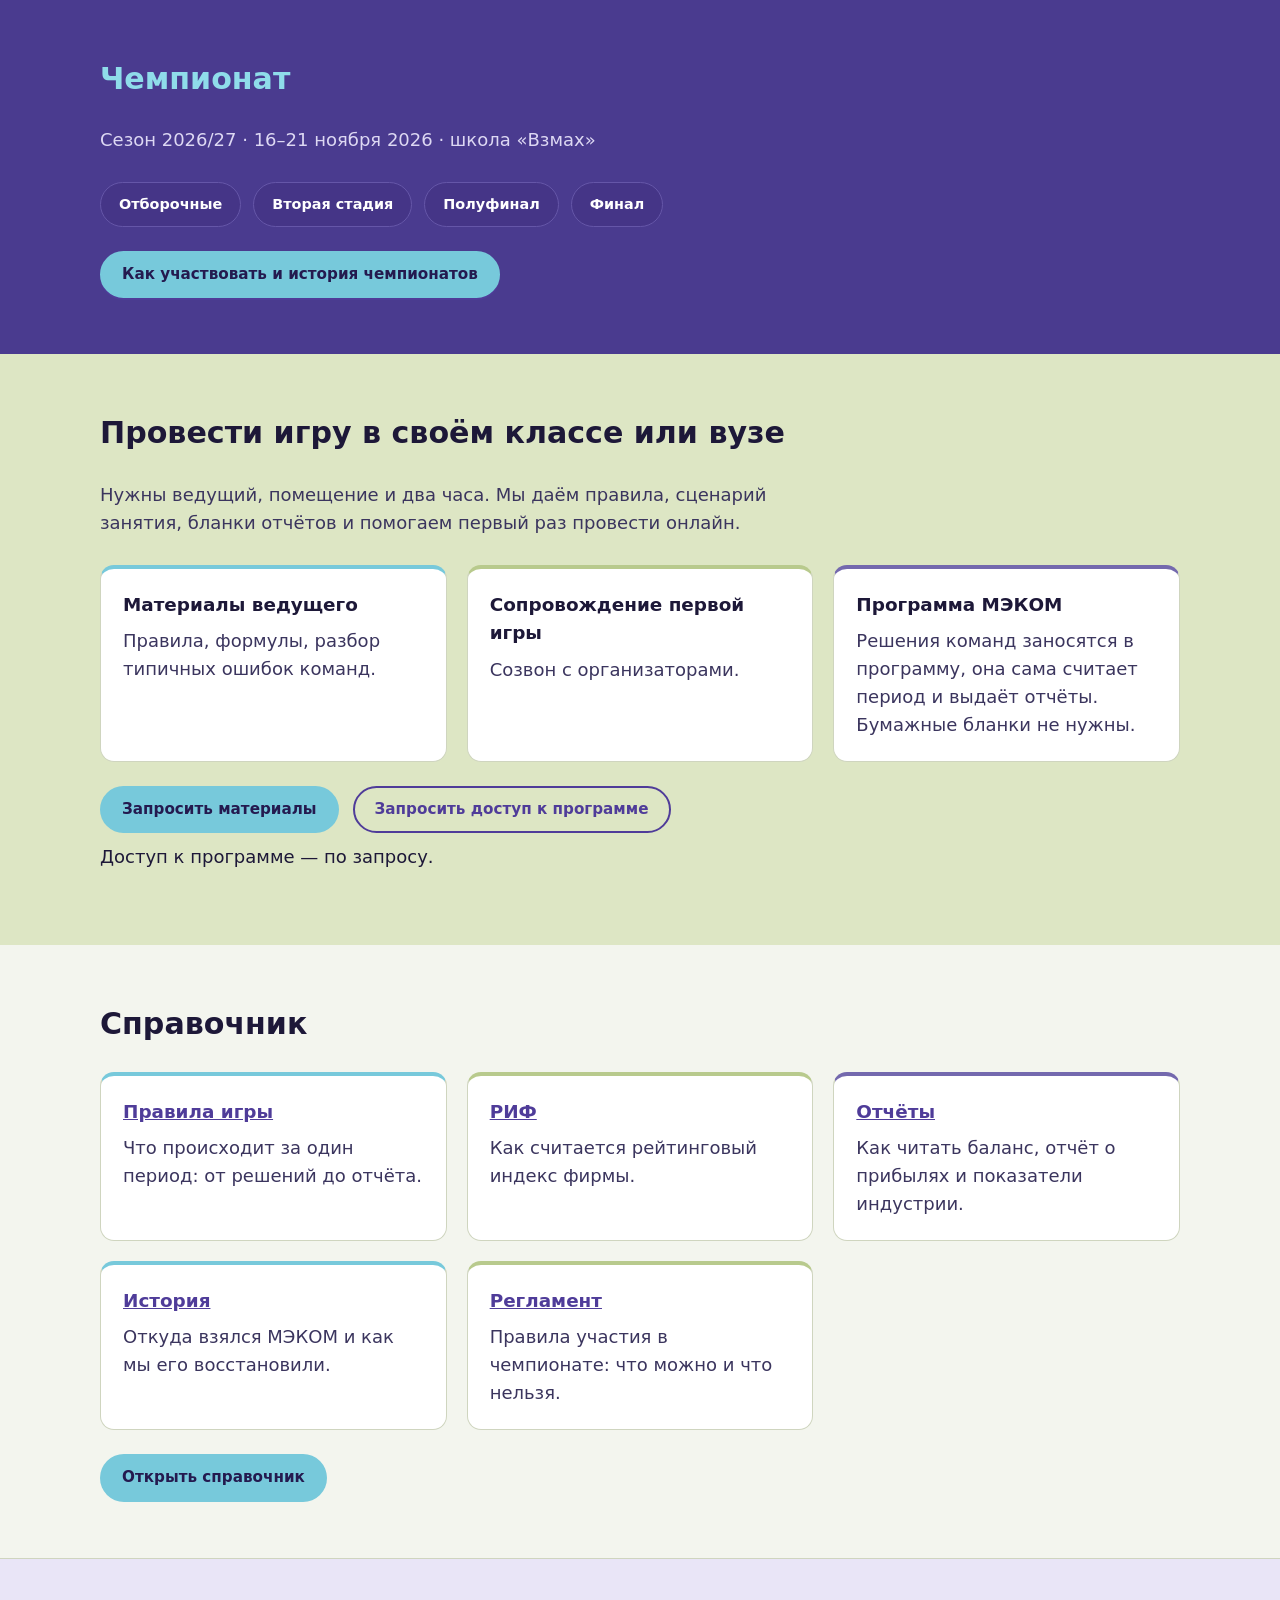
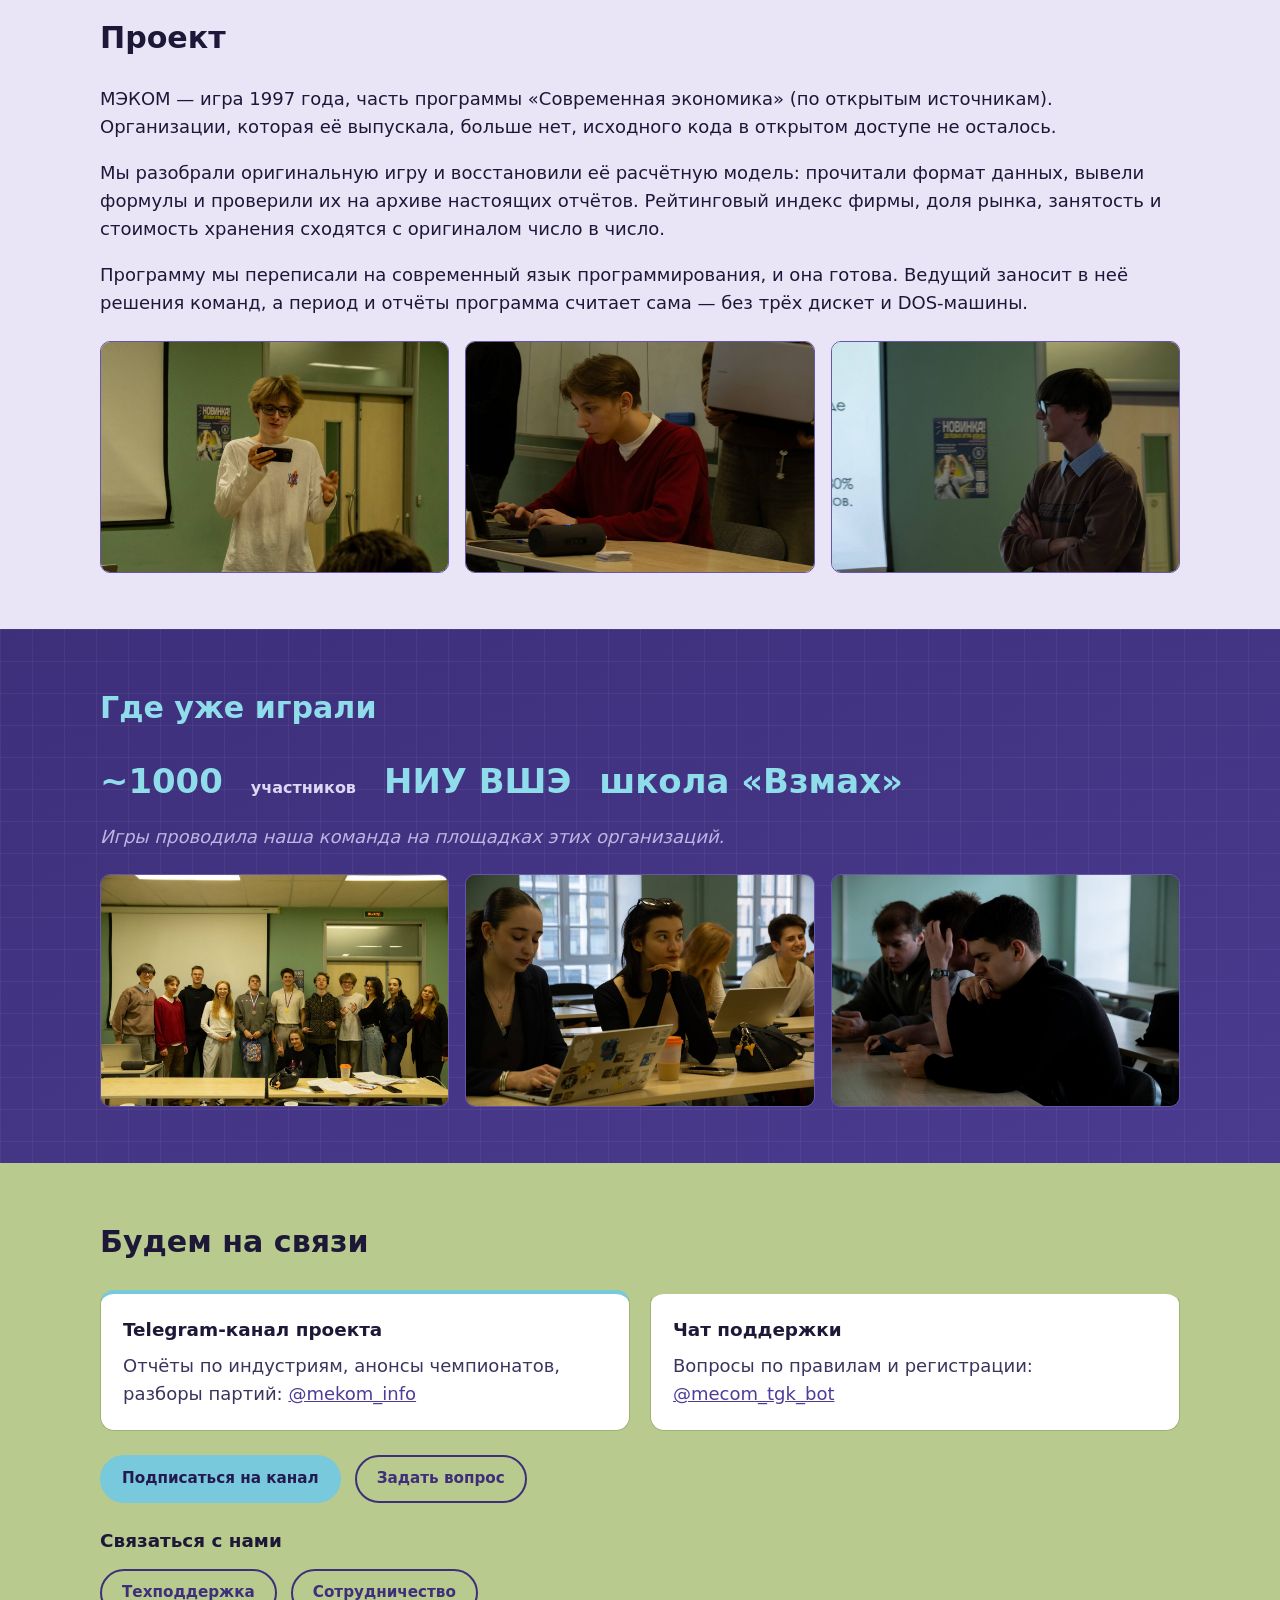
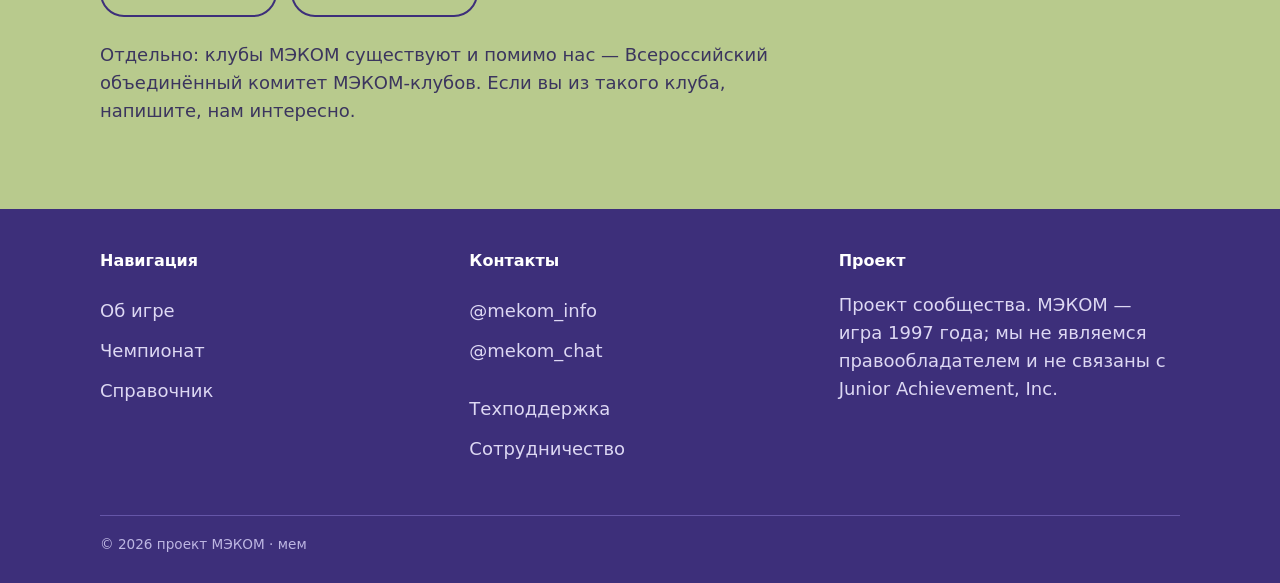
==== commit 70e8abfe: "Новая версия сайта МЭКОМ" ====
--- a/index.html
+++ b/index.html
@@ -1,2457 +1,330 @@
 <!DOCTYPE html>
-<html lang="ru"> 
+<html lang="ru">
 <head>
-<meta charset="utf-8" />
-<meta name="viewport" content="width=device-width,initial-scale=1" />
-<title>Корпорация МЕКОМ — экономическая игра МЭКОМ</title>
-<meta name="description" content="МЕКОМ — экономические игры между классами (7–11). Правила, сетка, регистрация." />
-<link href="https://fonts.googleapis.com/css2?family=Poppins:wght@300;400;600;700&display=swap" rel="stylesheet">
-<style>
-  /*
-    Исправления:
-    1. Унифицированная плавная анимация появления всех секций
-    2. Единая цветовая палитра - все цвета берутся из :root
-    3. Убрана подпись в футере
-  */
-
-  :root{
-    --bg:#f7fbff;
-    --blue:#FF1493;
-    --blue-2:#FF69B4;
-    --soft:#ffa7dd;
-    --muted:#6b7280;
-    --card:#ffffff;
-    --glass: rgba(255,255,255,0.8);
-    --radius:14px;
-    --maxwidth:1200px;
-    --site-padding:18px;
-    --base-font-size:15px;
-    --ui-radius:12px;
-    
-    /* Призовые цвета теперь отсюда */
-    --prize-highlight-bg: linear-gradient(90deg,#fff5cc,#ffe680);
-    --prize-highlight-color: #533f00;
-    --prize-section-bg: linear-gradient(90deg,var(--blue),var(--blue-2));
-  }
-
-  /* Base sizing & reset */
-  html { font-size: var(--base-font-size); box-sizing: border-box; }
-  *,*::before,*::after{ box-sizing: inherit; }
-  html,body{height:100%}
-  body{
-    margin:0;
-    font-family:'Poppins',system-ui,-apple-system,Segoe UI,Roboto,'Helvetica Neue',Arial;
-    background: linear-gradient(180deg,var(--bg),#ffffff);
-    color:#0b1220;
-    -webkit-font-smoothing:antialiased;
-    -moz-osx-font-smoothing:grayscale;
-    line-height:1.45;
-    -webkit-tap-highlight-color:transparent;
-  }
-  a{color:inherit;text-decoration:none}
-  img{max-width:100%;height:auto;display:block}
-  .wrap{max-width:var(--maxwidth);margin:0 auto;padding:var(--site-padding);box-sizing:border-box}
-
-  /* ---------- HERO ---------- */
-  header.hero{
-    position:relative;
-    overflow:hidden;
-    border-radius:18px;
-    padding:18px;
-    background:
-      radial-gradient(600px 120px at -10% 0%, rgba(37,98,255,0.06), transparent 6%),
-      linear-gradient(180deg, rgba(8,36,102,0.04), rgba(255,255,255,0.9));
-    box-shadow:0 8px 30px rgba(12,24,60,0.06);
-    min-height:110px;
-  }
-  /* Keep hero content above floaters */
-  .hero-row{display:flex;gap:12px;align-items:center;position:relative; z-index:2}
-  .logo{
-    width:72px;height:72px;border-radius:14px;background:linear-gradient(135deg,var(--blue),var(--blue-2));
-    display:flex;align-items:center;justify-content:center;color:white;font-weight:800;font-size:20px;
-    flex-shrink:0;box-shadow:0 6px 18px rgba(41,82,255,0.16);
-    transform-origin:center; animation:logo-bob 3s ease-in-out infinite;
-  }
-  @keyframes logo-bob{0%,100%{transform:translateY(0)}50%{transform:translateY(-6px)}}
-  .hero h1{font-size:18px;margin:0;color:var(--blue);letter-spacing:-0.2px}
-  .hero .tag{margin-top:6px;color:var(--muted);font-size:13px}
-  .hero .ctas{display:flex;gap:10px;margin-top:10px}
-  .btn{
-    display:inline-flex;align-items:center;gap:8px;padding:10px 14px;border-radius:12px;font-weight:700;font-size:14px;
-    cursor:pointer;border:0;box-shadow:0 8px 24px rgba(10,30,120,0.06);
-    align-self:flex-start;
-  }
-  .btn:focus{ outline: none; box-shadow: 0 0 0 4px rgba(0,91,255,0.10); }
-  .btn-primary{background:linear-gradient(90deg,var(--blue),var(--blue-2));color:white; animation:btn-glow 2.4s infinite;}
-  @keyframes btn-glow{0%{box-shadow:0 8px 20px rgba(0,91,255,0.14)}50%{box-shadow:0 14px 30px rgba(0,91,255,0.22)}100%{box-shadow:0 8px 20px rgba(0,91,255,0.14)}}
-  .btn-ghost{background:#fff;border:1px solid rgba(10,40,120,0.06);color:var(--muted)}
-
-  /* ---------- FLOATERS (behind content) ---------- */
-  .floaters{
-    position:absolute;
-    inset:0;
-    pointer-events:none;
-    overflow:hidden;
-    z-index:0; /* strictly behind hero content */
-    transition:opacity .28s ease, transform .28s ease;
-  }
-  .floaters.hidden { opacity:0; transform: translateY(6px); pointer-events:none; }
-  .riff {
-    position:absolute;width:48px;height:48px;border-radius:50%;display:flex;align-items:center;justify-content:center;
-    background:linear-gradient(180deg,var(--soft),#e6f3ff);color:var(--blue);opacity:0.95;box-shadow:0 6px 18px rgba(10,30,100,0.08);
-    transform-origin:center;
-    will-change:transform;
-    pointer-events:none;
-  }
-  .riff.small{width:34px;height:34px}
-  @keyframes riff-float {0%{transform:translateY(0) rotate(0)}50%{transform:translateY(-12px) rotate(8deg)}100%{transform:translateY(0) rotate(0)}}
-
-  /* ---------- SECTIONS ---------- */
-  section{
-    margin-top:18px;
-    padding:16px;
-    border-radius:14px;
-    background:var(--card);
-    box-shadow:0 8px 26px rgba(12,24,56,0.04);
-    /* Единая анимация появления */
-    opacity: 0;
-    transform: translateY(20px);
-    transition: all 0.6s cubic-bezier(0.25, 0.46, 0.45, 0.94);
-  }
-  section.show {
-    opacity: 1;
-    transform: translateY(0);
-  }
-  h2{margin:0 0 8px 0;font-size:16px;color:var(--blue)}
-  p.muted{color:var(--muted);font-size:13px;margin:0}
-  .cols{display:grid;grid-template-columns:1fr;gap:12px}
-  @media(min-width:720px){ .cols{grid-template-columns:1fr 360px} }
-
-  /* ---------- HOW TO PLAY (cards) ---------- */
-  .steps{display:grid;grid-template-columns:repeat(2,1fr);gap:10px}
-  @media(max-width:480px){ .steps{grid-template-columns:1fr} }
-  .card{
-    background:linear-gradient(180deg,#fff,#fbfdff);
-    padding:12px;border-radius:12px;border:1px solid rgba(10,40,120,0.04);
-    display:flex;gap:10px;align-items:flex-start;transition:transform .28s ease, box-shadow .28s ease;
-  }
-  .card:hover{transform:translateY(-6px);box-shadow:0 18px 40px rgba(30,60,140,0.08)}
-  .icon{
-    width:48px;height:48px;border-radius:10px;background:linear-gradient(135deg,var(--blue),var(--soft));display:flex;align-items:center;justify-content:center;color:white;font-weight:700;
-    box-shadow:0 10px 24px rgba(10,60,200,0.08);flex-shrink:0;
-  }
-  .card h3{margin:0;font-size:15px;color:#0b234d}
-  .card p{margin:6px 0 0 0;color:var(--muted);font-size:13px}
-
-  /* nested list in step 3 */
-  .strategy{margin-top:8px;padding-left:12px}
-  .strategy li{margin:6px 0;color:var(--muted);font-size:13px;line-height:1.4}
-
-  /* ---------- PRIZES TABLE ---------- */
-  table{width:100%;border-collapse:collapse;font-size:14px}
-  thead td{background:linear-gradient(90deg,var(--blue),var(--blue-2));color:white;padding:10px;border-radius:8px 8px 0 0;font-weight:700}
-  tbody td{padding:12px;border-bottom:1px dashed rgba(10,30,80,0.04)}
-  .amount{font-weight:800;text-align:right;color:var(--blue-2);font-variant-numeric:tabular-nums}
-
-  /* ---------- PRIZES SECTION ---------- */
-  .prizes-section{
-    background: var(--prize-section-bg); /* Теперь из переменной */
-    color: #fff;
-    border-radius:12px;
-    padding:12px;
-    box-shadow:0 12px 34px rgba(10,30,80,0.08);
-    margin-top:12px;
-  }
-  .prizes-section .section-title{
-    font-weight:800;
-    margin:6px 0 10px 0;
-    font-size:15px;
-    display:flex;
-    align-items:center;
-    gap:10px;
-    animation:prizesFadeIn 520ms cubic-bezier(.2,.9,.2,1);
-  }
-  .prizes-table{display:flex;flex-direction:column;gap:10px;margin-top:6px}
-  .prize-row{display:flex;justify-content:space-between;align-items:center;padding:10px 12px;border-radius:10px;background:rgba(255,255,255,0.06);font-weight:700;animation:prizeRowIn 420ms ease}
-  .prize-row.highlight{
-    background: var(--prize-highlight-bg); /* Теперь из переменной */
-    color: var(--prize-highlight-color); /* Теперь из переменной */
-    box-shadow:0 10px 30px rgba(255,193,7,0.06)
-  }
-  @keyframes prizesFadeIn { from{opacity:0;transform:translateY(-6px)} to{opacity:1;transform:none} }
-  @keyframes prizeRowIn { from{opacity:0;transform:translateY(6px)} to{opacity:1;transform:none} }
-
-  /* ---------- WHY MEKOM ---------- */
-  .why{display:flex;gap:12px;align-items:center}
-  .why .text{flex:1}
-  .badge{background:linear-gradient(90deg,var(--soft),#cfeaff);padding:8px 10px;border-radius:10px;color:var(--blue);font-weight:700}
-
-  /* ---------- FORM ---------- */
-  form input, form select, form textarea{width:100%;padding:10px;margin-top:8px;border-radius:10px;border:1px solid rgba(10,30,80,0.06);font-size:14px}
-  .submit{margin-top:10px;width:100%}
-  .small{font-size:13px;color:var(--muted)}
-
-  /* make t.me links clearly clickable */
-  a[href^="https://t.me"]{color:var(--blue);font-weight:700;text-decoration:none}
-  a[href^="https://t.me"]:hover{ text-decoration:underline }
-
-  /* ---------- FOOTER ---------- */
-  /* Убрана подпись - оставляем только отступ */
-  footer{margin-top:14px;padding:14px;opacity:0} /* Скрываем но сохраняем отступ */
-
-  /* ---------- Animations ---------- */
-  /* Убраны старые fade-in стили, теперь используется единый подход в section */
-  .typing{display:inline-block;white-space:nowrap;overflow:hidden;border-right:2px solid rgba(0,0,0,0.12)}
-  @keyframes pulse-blue{0%{transform:scale(1)}50%{transform:scale(1.03)}100%{transform:scale(1)}}
-  .pulse{animation:pulse-blue 2400ms infinite}
-
-  /* small helpers */
-  .flex{display:flex;gap:8px;align-items:center}
-  .muted-2{color:#4b5563;font-size:13px}
-
-  /* =========================
-     РИФ (styling) - добавлено из кода 1
-     ========================= */
-  .rif-section { 
-    padding: 14px; 
-    border-radius:12px; 
-    background: linear-gradient(180deg,#fff,#fbfdff); 
-    border:1px solid rgba(10,40,120,0.04); 
-    box-shadow:0 8px 26px rgba(12,24,56,0.04); 
-  }
-  .rif-grid { display:grid; grid-template-columns: 1fr; gap:12px; align-items:stretch; }
-  @media(min-width:720px){ .rif-grid { grid-template-columns: 1fr 320px; } }
-
-  .rif-left { display:flex; flex-direction:column; gap:12px; }
-  .rif-intro { font-size:14px; color:var(--muted); }
-  .rif-cards { display:grid; grid-template-columns:repeat(2,1fr); gap:10px; }
-  @media(max-width:560px){ .rif-cards { grid-template-columns:1fr; } }
-
-  /* circular factor card */
-  .rif-factor {
-    background:linear-gradient(180deg,#fff,#f7fbff);
-    border-radius:12px;
-    padding:10px;
-    display:flex;
-    gap:10px;
-    align-items:center;
-    border:1px solid rgba(10,40,120,0.04);
-    cursor: pointer;
-  }
-  /* УБРАНА обводка при нажатии на диаграммы */
-  .rif-factor:focus { outline: none; }
-  .rif-factor .svg-wrap { width:64px; height:64px; flex:0 0 64px; position:relative; }
-  .rif-factor svg { display:block; width:64px; height:64px; }
-  .rif-factor .label { font-weight:800; font-size:13px; color:#0b234d; }
-  .rif-factor .desc { font-size:12px; color:var(--muted); margin-top:4px; }
-
-  /* progress bar alternative for the right column */
-  .rif-right { display:flex; flex-direction:column; gap:12px; align-items:stretch; }
-  .rif-total {
-    display:flex;align-items:center;gap:12px;padding:12px;border-radius:12px;background:linear-gradient(90deg,#fff,#f0f8ff);border:1px solid rgba(10,40,120,0.04);
-  }
-  .rif-total .total-value { font-weight:900; font-size:28px; color:var(--blue); }
-  .rif-total .total-label { color:var(--muted); font-size:13px; }
-
-  .rif-bars { display:flex; flex-direction:column; gap:10px; }
-  .rif-bar {
-    background:rgba(8,36,102,0.03);
-    border-radius:10px;
-    padding:10px;
-    display:flex;flex-direction:column;gap:6px;
-  }
-  .rif-bar .row { display:flex; justify-content:space-between; align-items:center; gap:8px; }
-  .rif-bar .bar-track { height:10px; background:rgba(0,0,0,0.06); border-radius:999px; overflow:hidden; }
-  .rif-bar .bar-fill { height:100%; width:0%; border-radius:999px; background: linear-gradient(90deg,var(--blue),var(--blue-2)); transition:width .9s cubic-bezier(.2,.9,.2,1); }
-
-  .rif-note { font-size:12px; color:var(--muted); }
-
-  /* accordion (Интересный факт) */
-  .accordion { margin-top:10px; border-radius:10px; overflow:hidden; border:1px solid rgba(10,40,120,0.04); background:linear-gradient(180deg,#fff,#fbfdff); }
-  .accordion .trigger { 
-    display:flex; 
-    justify-content:space-between; 
-    align-items:center; 
-    width:100%; 
-    padding:12px; 
-    background:transparent; 
-    border:0; 
-    cursor:pointer; 
-    font-weight:800; 
-    color:var(--muted);
-    border: 1px solid rgba(10,40,120,0.06);
-  }
-  .accordion .content { padding:0 12px; max-height:0; overflow:hidden; transition: max-height 320ms cubic-bezier(.2,.9,.2,1), opacity 220ms ease; opacity:0; }
-  .accordion.open .content { opacity:1; padding:12px; }
-  .accordion .content p { margin:0; color:var(--muted); font-size:13px; line-height:1.45; }
-
-  /* ИЗМЕНЕНИЕ 1: Цвет текста "Интересный факт" в синий при открытии */
-  .accordion.open .trigger { color:var(--blue); }
-
-  /* Новый стиль для подписи под диаграммой РИФ */
-  .rif-record-label {
-    font-size: 11px;
-    color: var(--blue);
-    font-weight: 600;
-    text-align: center;
-    margin-top: 4px;
-    line-height: 1.2;
-  }
-
-  /* ===========================================================
-     MECOM BRACKET — улучшенная версия стилей
-     =========================================================== */
-  .mecom-bracket{
-    --me-blue:var(--blue);
-    --me-blue-2:var(--blue-2);
-    --me-soft:var(--soft);
-    background: linear-gradient(90deg,rgba(7,48,159,0.03),rgba(0,91,255,0.02));
-    border-radius:12px;
-    padding:10px;
-    box-sizing:border-box;
-    color:#0b1220;
-    font-family:'Poppins',system-ui,-apple-system,Segoe UI,Roboto,Arial,sans-serif;
-  }
-  .mecom-rounds-nav{display:flex;gap:6px;position:sticky;top:8px;z-index:5;margin-bottom:8px;overflow-x:auto;-webkit-overflow-scrolling:touch;scrollbar-width:none;}
-  .mecom-rounds-nav::-webkit-scrollbar{display:none;}
-  .mecom-rounds-nav .mecom-chip{background:rgba(0,91,255,0.06);color:var(--me-blue);padding:8px 10px;border-radius:999px;font-weight:700;cursor:pointer;border:0;font-size:12px;white-space:nowrap;}
-  .mecom-rounds-nav .mecom-chip.is-active{background:linear-gradient(90deg,var(--me-blue),var(--me-blue-2));color:#fff;}
-
-  .mecom-swiper{position:relative;overflow:hidden;border-radius:10px;background:linear-gradient(180deg,#fff,#f7fbff);border:1px solid rgba(10,30,80,0.04);transition:height .26s ease;}
-  .mecom-swiper-track{display:flex;width:100%;will-change:transform;transform:translate3d(0,0,0);transition:transform .26s ease;touch-action:pan-y;align-items:flex-start;}
-  .mecom-slide{
-    min-width:100%;
-    padding:10px;
-    align-self:flex-start;
-    display:flex;
-    flex-direction:column;
-    /* Единая анимация для слайдов */
-    opacity: 0;
-    transform: translateY(10px);
-    transition: all 0.5s ease;
-  }
-  .mecom-slide.show {
-    opacity: 1;
-    transform: translateY(0);
-  }
-  .mecom-round-title{font-weight:800;margin-bottom:8px;color:#0b234d;display:flex;justify-content:space-between;align-items:center}
-
-  .pack{border-radius:12px;padding:10px;background:linear-gradient(180deg,#fff,#fbfdff);border:1px solid rgba(10,40,120,0.04);margin-bottom:12px}
-  .pack-title{font-weight:800;color:#0b234d;margin-bottom:8px;display:flex;align-items:center;gap:8px}
-  .pack-contents{display:flex;flex-direction:column;gap:8px}
-  .mecom-team{display:flex;justify-content:space-between;align-items:center;padding:12px;border-radius:10px;background:rgba(0,0,0,0.03);transition:transform .18s ease, box-shadow .18s ease}
-  /* УБРАНА анимация при наведении на команды */
-  /* .mecom-team:hover{transform:translateY(-3px);box-shadow:0 10px 24px rgba(10,30,80,0.06)} */
-  .mecom-team .left{display:flex;flex-direction:column;gap:6px;min-width:95px}
-  .mecom-team .name-wrap{display:flex;flex-direction:column;align-items:flex-end;gap:4px}
-  .mecom-team .team-name{font-weight:800;font-size:15px;color:#0b234d;white-space:nowrap}
-  .mecom-team.empty-slot{opacity:0.6;font-style:italic;color:var(--muted);padding:6px 12px;height:28px;display:flex;align-items:center;justify-content:flex-end;}
-  .mecom-team.placeholder{background:transparent;border:1px dashed rgba(0,0,0,0.03)}
-
-  .mecom-tag{font-size:11px;font-weight:800;padding:4px 6px;border-radius:999px;line-height:1;display:inline-block}
-  .mecom-tag-grade{background:rgba(0,0,0,0.06);color:#111}
-  .mecom-tag-north{background:rgba(0,92,255,0.09);color:#003cff}
-  .mecom-tag-south{background:rgba(255,59,59,0.10);color:#ff1f06}
-  .mecom-tag-east{background:rgba(255,160,60,0.10);color:#ff5100}
-  .mecom-tag-west{background:rgba(88,165,90,0.10);color:#35ff35}
-
-  .mecom-team.winner{background:linear-gradient(90deg,var(--me-soft),#dff4ff);box-shadow:0 10px 30px rgba(0,110,255,0.06)}
-  .mecom-team.winner .team-name{color:var(--blue)}
-  .mecom-team.winner .team-name::after{content:" 🏅";margin-left:8px}
-
-  .mecom-team.champion{background: linear-gradient(90deg,#fff5cc,#ffe680);color:#533f00;border:1px solid rgba(255,193,7,0.12);box-shadow:0 12px 30px rgba(255,193,7,0.08)}
-  .mecom-team.champion .team-name{ color:#533f00 }
-  .mecom-team.champion .team-name::after{ content: " 👑"; margin-left:8px; }
-
-  .promoted-note{font-size:12px;color:var(--muted);margin-top:6px}
-
-  .mecom-dots{display:flex;justify-content:center;gap:6px;padding:10px 0 2px 0}
-  .mecom-dot{width:8px;height:8px;border-radius:50%;background:rgba(0,0,0,0.15)}
-  .mecom-dot.is-active{background:var(--me-blue)}
-
-  @media(min-width:960px){ .mecom-swiper{ border-radius:12px } }
-  @media (max-width:560px){ .mecom-team .team-name{ font-size:14px } }
-
-  /* outline-chip (Ближайший чемпионат) */
-  .outline-chip {
-    display:inline-flex;
-    align-items:center;
-    gap:10px;
-    padding:8px 12px;
-    border-radius:10px;
-    border:2px solid var(--blue);
-    background:transparent;
-    color:var(--blue);
-    font-weight:800;
-    font-size:13px;
-    cursor:pointer;
-    transition:all .22s ease;
-    box-shadow: 0 4px 12px rgba(6,30,80,0.04);
-  }
-  .outline-chip svg { width:18px; height:18px; flex:0 0 18px; display:block; }
-  .outline-chip:hover {
-    background: linear-gradient(90deg,var(--blue),var(--blue-2));
-    color:#fff;
-    transform:translateY(-3px);
-    box-shadow: 0 12px 30px rgba(37,98,255,0.12);
-  }
-  .outline-chip:focus { outline: none; box-shadow: 0 0 0 4px rgba(0,91,255,0.10); }
-
-  @media(max-width:540px){ .outline-chip{ width:100%; justify-content:center; } }
-
-  /* =========================
-     Responsive tweaks
-     ========================= */
-  @media (min-width:720px){
-    :root { --base-font-size:15.5px; }
-    .hero h1{ font-size:20px; }
-    .hero .tag{ font-size:14px; }
-    .wrap{ padding:20px; }
-    header.hero{ padding:22px; min-height:140px; }
-    .logo{ width:84px;height:84px;font-size:22px; border-radius:16px; }
-    .btn{ padding:12px 16px; font-size:15px; border-radius:14px; }
-  }
-
-  @media (min-width:960px){
-    :root { --base-font-size:16px; }
-    .wrap{ padding:28px; }
-    header.hero{ padding:28px 36px; min-height:160px; }
-    .hero h1{ font-size:22px; }
-    .hero .tag{ font-size:15px; }
-    .logo{ width:92px;height:92px;font-size:24px; }
-    .card{ padding:16px; }
-    .icon{ width:56px;height:56px; }
-    .steps{ grid-template-columns: repeat(3, 1fr); }
-    .cols{ grid-template-columns: 1fr 360px; }
-  }
-
-  @media (min-width:1280px){
-    :root { --base-font-size:17px; }
-    .wrap{ padding:32px; }
-    header.hero{ padding:34px 48px; min-height:200px; }
-    .hero h1{ font-size:24px; }
-    .hero .tag{ font-size:16px; }
-    .logo{ width:108px;height:108px;font-size:28px; border-radius:18px; }
-    .steps{ grid-template-columns: repeat(4, 1fr); gap:14px; }
-    .card p{ font-size:14px; }
-    .mecom-team .team-name{ font-size:16px; }
-  }
-
-  @media (min-width:1600px){
-    .wrap{ padding:40px; }
-    header.hero{ padding:44px 60px; min-height:240px; border-radius:20px; }
-    .hero h1{ font-size:28px; }
-    .hero .tag{ font-size:17px; }
-    .logo{ width:120px;height:120px;font-size:30px; }
-  }
-
-  /* Reduced motion */
-  @media (prefers-reduced-motion: reduce) {
-    .logo, .riff, .btn-primary, .rif-factor svg, .rif-factor .svg-wrap, .rif-bar .bar-fill { 
-      animation-duration: 1ms !important; 
-      animation-iteration-count: 1 !important; 
-      transition: none !important; 
-    }
-    section, .mecom-slide { 
-      transition: none !important; 
-      transform: none !important; 
-      opacity: 1 !important; 
-    }
-  }
-
-  /* very large screens keep content centered */
-  @media (min-width:1400px){
-    .wrap{ max-width:var(--maxwidth); margin-left: auto; margin-right: auto; }
-  }
-
-  /* =========================
-     СЕКРЕТНЫЙ ПИКСЕЛЬ - интегрированная версия
-     ========================= */
-  .secret-pixel {
-    position: fixed;
-    width: 1px;
-    height: 1px;
-    background: #000;
-    cursor: pointer;
-    z-index: 10000;
-    transition: all 0.3s ease;
-    pointer-events: auto;
-  }
-
-  .secret-pixel:hover {
-    transform: scale(8);
-    background: #FF1493;
-    box-shadow: 0 0 20px rgba(255, 20, 147, 0.5);
-  }
-
-  .pixel-tooltip {
-    position: absolute;
-    font-size: 8px;
-    opacity: 0;
-    transition: opacity 0.3s ease;
-    pointer-events: none;
-    white-space: nowrap;
-    background: rgba(0,0,0,0.8);
-    color: white;
-    padding: 2px 6px;
-    border-radius: 3px;
-  }
-
-  .secret-pixel:hover .pixel-tooltip {
-    opacity: 1;
-  }
-
-  @keyframes pixelPop {
-    0% { transform: scale(1); opacity: 1; }
-    50% { transform: scale(12); opacity: 0.5; }
-    100% { transform: scale(25); opacity: 0; }
-  }
-
-  .pixel-pop {
-    animation: pixelPop 0.6s forwards;
-  }
-
-  /* Стили для красивого алерта - АДАПТИВНЫЙ ПОД ВЕСЬ ЭКРАН */
-  .secret-mission-alert {
-    position: fixed;
-    top: 50%;
-    left: 50%;
-    transform: translate(-50%, -50%);
-    background: rgba(11, 18, 32, 0.98);
-    color: white;
-    padding: 20px;
-    border-radius: 20px;
-    box-shadow: 0 25px 80px rgba(0,0,0,0.8);
-    z-index: 10002;
-    width: 90%;
-    max-width: 400px;
-    max-height: 85vh;
-    overflow: hidden; /* УБИРАЕМ ПРОКРУТКУ */
-    border: 3px solid #FF1493;
-    text-align: center;
-    font-family: 'Poppins', sans-serif;
-    backdrop-filter: blur(15px);
-    display: flex;
-    flex-direction: column;
-  }
-
-  .secret-mission-alert h3 {
-    color: #FF1493;
-    margin-bottom: 12px;
-    font-size: 18px;
-    line-height: 1.3;
-    font-weight: 700;
-    flex-shrink: 0;
-  }
-
-  .secret-mission-alert p {
-    margin: 8px 0;
-    line-height: 1.4;
-    font-size: 13px;
-    flex-shrink: 0;
-  }
-
-  .secret-mission-alert ol {
-    text-align: left;
-    margin: 10px 0;
-    padding-left: 18px;
-    flex-shrink: 0;
-  }
-
-  .secret-mission-alert li {
-    margin: 6px 0;
-    line-height: 1.3;
-    font-size: 12px;
-  }
-
-  /* Блок с текстом для копирования - КОМПАКТНЫЙ */
-  .copy-text-block {
-    background: rgba(255, 20, 147, 0.25);
-    padding: 12px;
-    border-radius: 10px;
-    border-left: 4px solid #FF1493;
-    margin: 12px 0;
-    font-weight: 700;
-    font-size: 13px;
-    line-height: 1.3;
-    cursor: pointer;
-    border: 2px solid rgba(255, 20, 147, 0.4);
-    position: relative;
-    transition: background-color 0.2s ease;
-    text-align: center;
-    flex-shrink: 0;
-  }
-
-  .copy-text-block:hover {
-    background: rgba(255, 20, 147, 0.3);
-  }
-
-  /* Индикатор копирования привязан к концу текста */
-  .copy-indicator {
-    display: inline-block;
-    margin-left: 6px;
-    font-size: 11px;
-    opacity: 0.8;
-    transition: all 0.3s ease;
-    vertical-align: middle;
-  }
-
-  .copy-text-block.copied .copy-indicator {
-    opacity: 1;
-    color: #00ff00;
-    transform: scale(1.1);
-  }
-
-  .secret-mission-alert .emoji {
-    font-size: 24px;
-    margin-bottom: 8px;
-    flex-shrink: 0;
-  }
-
-  /* ОВЕРЛЕЙ НА ВСЮ ПЛОЩАДЬ */
-  .overlay {
-    position: fixed;
-    top: 0;
-    left: 0;
-    width: 100vw;
-    height: 100vh;
-    background: linear-gradient(45deg, #ff1493, #ff69b4, #ff85c2, #ffa7dd);
-    z-index: 10000;
-    overflow: hidden;
-    margin: 0;
-    padding: 0;
-    box-sizing: border-box;
-  }
-
-  /* Фон с размытой надписью МЭКОМ */
-  .mekom-background {
-    position: absolute;
-    top: 0;
-    left: 0;
-    width: 100%;
-    height: 100%;
-    opacity: 0.15;
-    pointer-events: none;
-  }
-
-  .mekom-text {
-    position: absolute;
-    font-size: 60px;
-    font-weight: 900;
-    color: rgba(255, 255, 255, 0.25);
-    white-space: nowrap;
-    animation: slideDiagonal 25s linear infinite;
-    transform: rotate(-45deg);
-    font-family: 'Poppins', sans-serif;
-    text-transform: uppercase;
-    letter-spacing: 12px;
-  }
-.overlay {
-    position: fixed;
-    top: 0;
-    left: 0;
-    width: 100vw;
-    height: 100vh;
-    background: linear-gradient(45deg, #ff1493, #ff69b4, #ff85c2, #ffa7dd);
-    z-index: 10000;
-    overflow: hidden;
-    margin: 0 !important;
-    padding: 0 !important;
-    box-sizing: border-box;
-}
-
-.mekom-background {
-    position: absolute;
-    top: 0;
-    left: 0;
-    width: 100%;
-    height: 100%;
-    opacity: 0.15;
-    pointer-events: none;
-}
-
-.mekom-text {
-    position: absolute;
-    font-size: 60px;
-    font-weight: 900;
-    color: rgba(255, 255, 255, 0.25);
-    white-space: nowrap;
-    animation: slideDiagonal 25s linear infinite;
-    transform: rotate(-45deg);
-    font-family: 'Poppins', sans-serif;
-    text-transform: uppercase;
-    letter-spacing: 12px;
-}
-
-.mekom-text:nth-child(1) { top: -100px; left: -200px; animation-delay: 0s; }
-.mekom-text:nth-child(2) { top: 150px; left: -200px; animation-delay: -6s; }
-.mekom-text:nth-child(3) { top: 400px; left: -200px; animation-delay: -12s; }
-.mekom-text:nth-child(4) { top: 650px; left: -200px; animation-delay: -18s; }
-
-@keyframes slideDiagonal {
-    0% {
-        transform: translateX(-100px) translateY(-100px) rotate(-45deg);
-    }
-    100% {
-        transform: translateX(calc(100vw + 500px)) translateY(calc(100vh + 500px)) rotate(-45deg);
-    }
-}
-.overlay {
-    position: fixed;
-    top: 0;
-    left: 0;
-    width: 100%;
-    height: 100%;
-    background: linear-gradient(45deg, #ff1493, #ff69b4, #ff85c2, #ffa7dd);
-    z-index: 10000;
-    margin: 0;
-    padding: 0;
-    border: none;
-    overflow: hidden;
-}
-
-.mekom-background {
-    position: absolute;
-    top: 0;
-    left: 0;
-    width: 100%;
-    height: 100%;
-    opacity: 0.15;
-    pointer-events: none;
-    overflow: hidden;
-}
-
-.mekom-text {
-    position: absolute;
-    font-size: 60px;
-    font-weight: 900;
-    color: rgba(255, 255, 255, 0.25);
-    white-space: nowrap;
-    animation: slideDiagonal 25s linear infinite;
-    transform: rotate(-45deg);
-    font-family: 'Poppins', sans-serif;
-    text-transform: uppercase;
-    letter-spacing: 12px;
-}
-
-.mekom-text:nth-child(1) { top: -100px; left: -200px; animation-delay: 0s; }
-.mekom-text:nth-child(2) { top: 150px; left: -200px; animation-delay: -6s; }
-.mekom-text:nth-child(3) { top: 400px; left: -200px; animation-delay: -12s; }
-.mekom-text:nth-child(4) { top: 650px; left: -200px; animation-delay: -18s; }
-
-@keyframes slideDiagonal {
-    0% {
-        transform: translateX(-100px) translateY(-100px) rotate(-45deg);
-    }
-    100% {
-        transform: translateX(calc(100vw + 500px)) translateY(calc(100vh + 500px)) rotate(-45deg);
-    }
-}
-
-.secret-mission-alert {
-    position: fixed;
-    top: 50%;
-    left: 50%;
-    transform: translate(-50%, -50%);
-    background: rgba(11, 18, 32, 0.98);
-    color: white;
-    padding: 20px;
-    border-radius: 20px;
-    box-shadow: 0 25px 80px rgba(0,0,0,0.8);
-    z-index: 10002;
-    width: 90%;
-    max-width: 400px;
-    max-height: 85vh;
-    overflow-y: auto;
-    border: 3px solid #FF1493;
-    text-align: center;
-    font-family: 'Poppins', sans-serif;
-    backdrop-filter: blur(15px);
-}
-
-
-  .mekom-text:nth-child(1) { top: -100px; left: -200px; animation-delay: 0s; }
-  .mekom-text:nth-child(2) { top: 150px; left: -200px; animation-delay: -6s; }
-  .mekom-text:nth-child(3) { top: 400px; left: -200px; animation-delay: -12s; }
-  .mekom-text:nth-child(4) { top: 650px; left: -200px; animation-delay: -18s; }
-
-  @keyframes slideDiagonal {
-    0% {
-        transform: translateX(-100px) translateY(-100px) rotate(-45deg);
-    }
-    100% {
-        transform: translateX(calc(100vw + 500px)) translateY(calc(100vh + 500px)) rotate(-45deg);
-    }
-  }
-
-  /* Стили для кликабельной ссылки */
-  .telegram-link {
-    display: inline-block;
-    background: linear-gradient(90deg, #0088cc, #00a2ff);
-    color: white !important;
-    text-decoration: none;
-    padding: 8px 14px;
-    border-radius: 18px;
-    margin: 8px 0;
-    font-weight: 700;
-    transition: all 0.3s ease;
-    border: 2px solid transparent;
-    box-shadow: 0 4px 15px rgba(0, 136, 204, 0.4);
-    font-size: 13px;
-    flex-shrink: 0;
-  }
-
-  .telegram-link:hover {
-    transform: translateY(-2px);
-    box-shadow: 0 6px 20px rgba(0, 136, 204, 0.6);
-    border-color: white;
-  }
-
-  .telegram-link:active {
-    transform: translateY(0);
-  }
-
-  .telegram-link::after {
-    content: " 🔗";
-    font-size: 13px;
-  }
-
-  /* Супер маленький текст с информацией о плюшке */
-  .prize-note {
-    font-size: 9px !important;
-    color: #aaa !important;
-    text-align: center;
-    margin-top: 6px;
-    line-height: 1.2;
-    font-style: italic;
-    border-top: 1px solid rgba(255,255,255,0.1);
-    padding-top: 4px;
-    flex-shrink: 0;
-  }
-
-  /* Кнопка закрытия */
-  .close-button {
-    background: linear-gradient(90deg, #FF1493, #FF69B4);
-    color: white;
-    border: none;
-    padding: 10px 20px;
-    border-radius: 22px;
-    font-weight: 700;
-    cursor: pointer;
-    margin-top: 12px;
-    font-family: 'Poppins', sans-serif;
-    transition: all 0.3s ease;
-    font-size: 13px;
-    width: 100%;
-    max-width: 180px;
-    box-shadow: 0 4px 15px rgba(255, 20, 147, 0.4);
-    flex-shrink: 0;
-    align-self: center;
-  }
-
-  .close-button:hover {
-    transform: translateY(-2px);
-    box-shadow: 0 6px 20px rgba(255, 20, 147, 0.6);
-  }
-
-  /* Контейнер для контента с автоматическим распределением пространства */
-  .alert-content {
-    flex: 1;
-    display: flex;
-    flex-direction: column;
-    justify-content: space-between;
-    overflow: hidden;
-  }
-
-  /* АДАПТИВНОСТЬ ДЛЯ ТЕЛЕФОНОВ - КОМПАКТНЫЙ ДИЗАЙН */
-  @media (max-width: 768px) {
-    .secret-mission-alert {
-        width: 92%;
-        max-width: 350px;
-        padding: 16px;
-        max-height: 80vh;
-    }
-    
-    .secret-mission-alert h3 {
-        font-size: 16px;
-        margin-bottom: 10px;
-    }
-    
-    .secret-mission-alert p {
-        font-size: 12px;
-        margin: 6px 0;
-    }
-    
-    .secret-mission-alert li {
-        font-size: 11px;
-        margin: 4px 0;
-    }
-    
-    .secret-mission-alert ol {
-        padding-left: 16px;
-        margin: 8px 0;
-    }
-    
-    .copy-text-block {
-        font-size: 12px;
-        padding: 10px;
-        margin: 10px 0;
-    }
-    
-    .mekom-text {
-        font-size: 50px;
-        letter-spacing: 10px;
-    }
-    
-    .prize-note {
-        font-size: 8px !important;
-    }
-    
-    .telegram-link {
-        padding: 7px 12px;
-        font-size: 12px;
-    }
-    
-    .close-button {
-        padding: 9px 18px;
-        font-size: 12px;
-        max-width: 160px;
-    }
-    
-    .secret-mission-alert .emoji {
-        font-size: 22px;
-        margin-bottom: 6px;
-    }
-  }
-
-  /* ДЛЯ ОЧЕНЬ МАЛЕНЬКИХ ТЕЛЕФОНОВ */
-  @media (max-width: 480px) {
-    .secret-mission-alert {
-        width: 90%;
-        max-width: 320px;
-        padding: 14px;
-        max-height: 78vh;
-    }
-    
-    .secret-mission-alert h3 {
-        font-size: 15px;
-    }
-    
-    .secret-mission-alert p {
-        font-size: 11px;
-    }
-    
-    .secret-mission-alert li {
-        font-size: 10px;
-    }
-    
-    .copy-text-block {
-        font-size: 11px;
-        padding: 8px;
-    }
-    
-    .mekom-text {
-        font-size: 45px;
-        letter-spacing: 8px;
-    }
-    
-    .copy-indicator {
-        font-size: 10px;
-        margin-left: 4px;
-    }
-  }
-
-  /* ДЛЯ КОМПЬЮТЕРОВ - ТОЖЕ КОМПАКТНЫЙ */
-  @media (min-width: 1024px) {
-    .secret-mission-alert {
-        width: 380px;
-        max-width: 380px;
-        padding: 20px;
-        max-height: 75vh;
-    }
-  }
-
-</style>
+<meta charset="UTF-8">
+<meta name="viewport" content="width=device-width, initial-scale=1">
+<title>МЭКОМ — экономическая игра, в которой решения считаются по-настоящему</title>
+<meta name="description" content="МЭКОМ — деловая игра-симулятор экономики фирмы. Правила, РИФ, чемпионат среди школьников и материалы для тех, кто хочет провести игру у себя.">
+<link rel="icon" href="assets/favicon.svg">
+<link rel="stylesheet" href="assets/css/tokens.css?v=20261115e">
+<link rel="stylesheet" href="assets/css/style.css?v=20261116a">
 </head>
 <body>
+
+<header class="site-header">
   <div class="wrap">
-    <!-- HERO -->
-    <header class="hero" id="hero">
-      <div class="floaters" aria-hidden="true">
-        <!-- initial inline positions provided but may be overridden by JS for large screens -->
-        <div class="riff" id="riff-1" style="left:6%;top:10%" aria-hidden="true">
-          <svg width="24" height="24" viewBox="0 0 24 24" fill="none" xmlns="http://www.w3.org/2000/svg" aria-hidden="true">
-            <circle cx="12" cy="12" r="10" fill="white" opacity="0.06"/>
-            <path d="M6 12c2-5 10-5 10 0-2 5-10 5-10 0z" fill="#005BFF" opacity="0.18"/>
-          </svg>
-        </div>
-        <div class="riff small" id="riff-2" style="right:6%;top:22%" aria-hidden="true">
-          <svg width="18" height="18" viewBox="0 0 24 24" aria-hidden="true"><path d="M6 12c2-5 10-5 10 0-2 5-10 5-10 0z" fill="#2b7bff"/></svg>
-        </div>
-        <div class="riff" id="riff-3" style="left:8%;bottom:10%" aria-hidden="true">
-          <svg width="24" height="24" viewBox="0 0 24 24" aria-hidden="true"><path d="M12 3c5 0 9 4 9 9s-4 9-9 9S3 17 3 12 7 3 12 3z" fill="#A7D8FF"/></svg>
-        </div>
-      </div>
-
-      <div class="hero-row">
-        <div class="logo" aria-hidden="true"><a href="https://www.youtube.com/watch?v=HIcSWuKMwOw" target="_blank" rel="noopener">МЕМ</a></div>
-        <div style="flex:1">
-          <h1 id="hero-title">МЭКОМ — экономика, азарт и риф</h1>
-          <div class="tag muted"> Корпорация МЕКОМ — экономические игры между старшими классами (с 7 по 11, Южного и Северного филиала) школы Взмах </div>
-          <div class="ctas">
-            <button class="btn btn-primary" onclick="scrollToId('how-play')" aria-label="Перейти к секции 'Как играть'">Как играть</button>
-            <button class="btn btn-ghost" onclick="scrollToId('reg')" aria-label="Перейти к секции 'Регистрация'">Регистрация</button>
+    <a class="logo" href="./">МЭКОМ</a>
+    <button type="button" class="nav-toggle" aria-expanded="false" aria-controls="main-nav" aria-label="Открыть меню">☰</button>
+    <nav class="main-nav" id="main-nav" aria-label="Основная навигация">
+      <a class="btn btn-accent" href="championship/">Чемпионат</a>
+      <a href="#about">Об игре</a>
+      <a href="#decisions">Как играть</a>
+      <a href="docs/">Справочник</a>
+      <a href="#community">Сообщество</a>
+    </nav>
+  </div>
+</header>
+
+<main>
+
+  <!-- Блок 1. HERO -->
+  <section class="hero" aria-labelledby="hero-title">
+    <div class="photo-placeholder" aria-hidden="true">
+      [ФОТО-1: зал/команды за ноутбуками во время чемпионата, горизонтальное, ≥1600px]
+    </div>
+    <div class="floaters" aria-hidden="true">
+      <svg class="floater" width="46" height="58" viewBox="0 0 46 58" aria-hidden="true"><rect x="10" y="0" width="16" height="30" fill="#ffffff"/><rect x="0" y="22" width="22" height="20" fill="#ffffff"/><rect x="18" y="38" width="28" height="20" fill="#ffffff" opacity="0.9"/></svg>
+      <svg class="floater" width="78" height="46" viewBox="0 0 78 46" aria-hidden="true"><polyline points="3,40 22,12 40,32 68,8" fill="none" stroke="#77c9db" stroke-width="5" stroke-linejoin="miter" stroke-linecap="square"/><polygon points="76,2 61,5 71,16" fill="#77c9db"/></svg>
+      <svg class="floater" width="40" height="44" viewBox="0 0 40 44" aria-hidden="true"><rect x="0" y="22" width="10" height="22" fill="#b8ca8d"/><rect x="15" y="10" width="10" height="34" fill="#b8ca8d"/><rect x="30" y="0" width="10" height="44" fill="#b8ca8d"/></svg>
+      <svg class="floater" width="64" height="26" viewBox="0 0 64 26" aria-hidden="true"><polyline points="2,22 12,6 22,16 32,4 42,18 52,8 62,20" fill="none" stroke="#ffffff" stroke-width="4" stroke-linejoin="round" stroke-linecap="round"/></svg>
+      <svg class="floater" width="36" height="36" viewBox="0 0 36 36" aria-hidden="true"><rect x="0" y="12" width="18" height="24" fill="#77c9db"/><rect x="12" y="0" width="24" height="18" fill="#77c9db" opacity="0.8"/></svg>
+      <svg class="floater" width="54" height="46" viewBox="0 0 54 46" aria-hidden="true"><polyline points="2,4 18,26 30,14 44,36" fill="none" stroke="#b8ca8d" stroke-width="5" stroke-linecap="square"/><polygon points="52,44 37,40 47,30" fill="#b8ca8d"/></svg>
+    </div>
+    <div class="wrap">
+      <h1 id="hero-title">МЭКОМ — экономическая игра, в которой решения считаются по-настоящему</h1>
+      <p>Вы руководите фирмой: цена, производство, маркетинг, инвестиции, НИОКР. Каждый период модель пересчитывает рынок и выдаёт отчёт. Побеждает не удача, а расчёт.</p>
+      <div class="cta-row">
+        <a class="btn btn-primary" data-reg-cta  href="https://docs.google.com/forms/d/e/1FAIpQLSedo7W8tZlgb4xTniDwnhxRV82AyKRjl4vc0ACAYrjb_h3Oyg/viewform" target="_blank" rel="noopener">Записаться на игру</a>
+        <a class="btn btn-accent" href="championship/">Чемпионат</a>
+        <a class="btn btn-ghost" href="#about">Как это работает</a>
+      </div>
+      <details class="fallback-reg">
+        <summary>Не получается зарегистрироваться?</summary>
+        <p class="fine">1. <span data-site="fallback-note">Если Google Форма не открывается — подайте заявку через бота @mecom_tgk_bot.</span></p>
+        <p class="fine">2. Не сработало и это — напишите в <a data-site="support-bot" href="https://t.me/mecom_tgk_bot?start=support" target="_blank" rel="noopener">техподдержку</a>, организаторы запишут вручную.</p>
+      </details>
+      <p class="fine">Игра 1997 года — и до сих пор лучший способ объяснить экономику за один вечер.</p>
+    </div>
+  </section>
+
+  <!-- Блок 2. Что такое МЭКОМ -->
+  <section id="about" aria-labelledby="about-title" data-reveal>
+    <div class="wrap">
+      <h2 id="about-title">Деловая игра, а не викторина</h2>
+      <div class="grid">
+        <div class="card">
+          <h3>Фирма в ваших руках</h3>
+          <p>Команда 2–4 человека управляет фирмой в общей индустрии. Все решения отправляются одновременно, результат зависит и от вас, и от конкурентов.</p>
+        </div>
+        <div class="card">
+          <h3>Счёт — РИФ</h3>
+          <p>Рейтинговый индекс фирмы складывается из шести составляющих: накопленная прибыль, потенциал спроса, потенциальное предложение, эффективность, доля рынка, рост. На старте у всех ровно 100 пунктов — дальше разбегаются стратегии.</p>
+        </div>
+        <div class="card">
+          <h3>Один период — 15 минут</h3>
+          <p>Партия идёт 6–10 периодов, занятие укладывается в пару часов. Правила объясняются за десять минут, глубины хватает на сезон.</p>
+        </div>
+      </div>
+    </div>
+  </section>
+
+  <!-- Блок 3. Пять решений периода -->
+  <section id="decisions" class="section-lavender" aria-labelledby="decisions-title" data-reveal>
+    <div class="wrap">
+      <h2 id="decisions-title">Что вы решаете каждый период</h2>
+      <div class="grid cols-5">
+        <div class="card">
+          <h3>1. Цена</h3>
+          <p>Чем ниже — тем больше спрос и тем тоньше маржа. Цена сравнивается со средней по индустрии, так что «просто дешевле всех» — стратегия, а не читерство.</p>
+        </div>
+        <div class="card">
+          <h3>2. Производство</h3>
+          <p>Сколько выпустить. Недогруженная фабрика теряет эффективность, перегруженная — деньги. Непроданное уходит на склад и стоит денег за хранение.</p>
+        </div>
+        <div class="card">
+          <h3>3. Маркетинг</h3>
+          <p>Вложения в рекламу поднимают потенциал спроса — не мгновенно и не навсегда.</p>
+        </div>
+        <div class="card">
+          <h3>4. Инвестиции</h3>
+          <p>Капвложения расширяют мощности, амортизация их съедает. Решение на три периода вперёд.</p>
+        </div>
+        <div class="card">
+          <h3>5. НИОКР</h3>
+          <p>Качество продукции и долгосрочная конкурентоспособность.</p>
+        </div>
+      </div>
+      <p class="section-lead mt-24">Отчёт после каждого периода показывает, что именно сработало: баланс, отчёт о прибылях, показатели индустрии.</p>
+      <div class="report-explainer mt-24">
+        <div class="photo-report report-sheet">
+          <img src="assets/img/home/report-sheet.png?v=20261115e" alt="Печатный отчёт фирмы за период: прибыли и убытки, баланс, показатели индустрии" width="898" height="1153" loading="lazy">
+        </div>
+        <div class="report-explainer-text">
+          <h3>Как читать отчёт</h3>
+          <ul>
+            <li><strong>Выручка</strong> — сколько фирма заработала от продаж: цена умножить на то, сколько продано.</li>
+            <li><strong>Валовый доход</strong> — выручка минус себестоимость, прибыль ещё до остальных трат.</li>
+            <li><strong>Чистая прибыль</strong> — то, что реально остаётся у фирмы после налога. Главный итог периода.</li>
+            <li><strong>Баланс</strong> — что у фирмы есть на конец периода: наличные, склад, капвложения.</li>
+            <li><strong>Показатели индустрии</strong> — цифры по всем фирмам вместе, чтобы понимать, как идут дела у всей отрасли.</li>
+          </ul>
+          <p class="fine mt-14">Подробнее про каждую строку — в справочнике.</p>
+          <div class="cta-row mt-16">
+            <a class="btn btn-primary" href="docs/reports.html">Узнать подробнее</a>
           </div>
         </div>
       </div>
-    </header>
-
-    <!-- ABOUT / WHAT IS MEKOM -->
-    <section id="about" aria-labelledby="aboutTitle">
-      <h2 id="aboutTitle">Что такое МЭКОМ?</h2>
-      <p class="muted">МЭКОМ — внутренняя школьная экономическая игра: команды из разных классов соревнуются в сериях раундов, принимают бизнес-решения и «зарабатывают» наивысший <strong>РИФ — <i>рейтинговый индекс фирмы</i></strong>. Чем лучше стратегия и командная игра, тем выше шанс пройти в финал.</p>
-      <div style="margin-top:12px" class="cols">
-        <div>
-          <div class="card" style="align-items:flex-start">
-            <div class="icon" aria-hidden="true">Р</div>
-            <div>
-              <h3>Для кого?</h3>
-              <p class="muted">Команды классов 7–11 из Южного и Северного филиалов. Каждый раунд — новая возможность показать смекалку.</p>
-            </div>
-          </div>
-
-          <div class="card" style="margin-top:10px">
-            <div class="icon" aria-hidden="true">⚖</div>
-            <div>
-              <h3>Цель</h3>
-              <p class="muted">Набирать наибольший риф в играх и пройти через турнирную сетку до финала — там решается всё.</p>
-            </div>
-          </div>
-        </div>
-
-        <aside class="bracket-info" style="padding:8px">
-          <button
-            type="button"
-            class="outline-chip"
-            aria-label="Ближайший чемпионат — Южный филиал. Перейти к турнирной сетке."
-            onclick="scrollToId('tournament')"
-          >
-            <svg width="18" height="18" viewBox="0 0 24 24" fill="currentColor">
-              <path d="M7 10l5 5 5-5z"/>
-            </svg>
-            <span>Ближайший чемпионат — южный филиал</span>
-          </button>
-
-          <p class="muted" style="margin-top:8px">Следите за обновлениями в телеграме МЕКОМ (<a href="https://t.me/mekom_info" target="_blank" rel="noopener">@mekom_info</a>)</p>
-          <div style="margin-top:12px" class="small muted-2">Организаторы: Ян · Егор · Артемий</div>
-        </aside>
-      </div>
-    </section>
-
-    <!-- TO WIN -->
-    <section id="how" aria-labelledby="howTitle">
-      <h2 id="howTitle">Как выиграть ВСЁ</h2>
-      <div class="steps" style="margin-top:12px">
-        <div class="card">
-          <div class="icon">👥</div>
-          <div>
-            <h3>1. Собери команду</h3>
-            <p class="muted">2–4 человек из класса, распределите роли: пусть хотя бы один игрок полностью изучит правила и формулы игры)</p>
-          </div>
-        </div>
-
-        <div class="card">
-          <div class="icon">📥</div>
-          <div>
-            <h3>2. Регистрация и старт</h3>
-            <p class="muted">Регистрируйтесь у организаторов или через форму — получите отчёт по фирме за нулевой период и разбор показателей.</p>
-          </div>
-        </div>
-
-        <div class="card">
-          <div class="icon">⚙️</div>
-          <div>
-            <h3>3. Игра в раунде — стратегия важнее азарта</h3>
-            <p class="muted">В каждом раунде вы принимаете решения: докупать станки, вкладывать в рекламу, повышать качество продукции и т. п.</p>
-            <ul class="strategy">
-              <li><strong>Разберите свои показатели и придумайте стратегию.</strong></li>
-              <li><strong>Не бойтесь продуманных решений.</strong> Смелость + расчёт = преимущество.</li>
-            </ul>
-          </div>
-        </div>
-
-        <div class="card">
-          <div class="icon">🎯</div>
-          <div>
-            <h3>4. Прохождение стадий</h3>
-            <p class="muted">Отборочные → Вторая стадия → Полуфинал → Финал → Победитель.</p>
-          </div>
-        </div>
-      </div>
-    </section>
-
-    <!-- HOW TO PLAY (decisions) -->
-    <section id="how-play" aria-labelledby="howPlayTitle">
-      <h2 id="howPlayTitle">Как играть — суть и решения</h2>
-      <p class="muted">В каждом периоде вы принимаете 5 ключевых решений, которые формируют результаты фирмы и влияют на РИФ.</p>
-
-      <div class="steps" style="margin-top:12px">
-        <div class="card small">
-          <div class="icon">1</div>
-          <div>
-            <h3>Установить цену</h3>
-            <p class="muted">Цена влияет на спрос, маржу и конкурентоспособность.</p>
-          </div>
-        </div>
-
-        <div class="card small">
-          <div class="icon">2</div>
-          <div>
-            <h3>Производство</h3>
-            <p class="muted">Определите количество товара и учитывайте загрузку фабрики.</p>
-          </div>
-        </div>
-
-        <div class="card small">
-          <div class="icon">3</div>
-          <div>
-            <h3>Маркетинг</h3>
-            <p class="muted">Вложения в рекламу повышают потенциал спроса.</p>
-          </div>
-        </div>
-
-        <div class="card small">
-          <div class="icon">4</div>
-          <div>
-            <h3>Инвестиции</h3>
-            <p class="muted">Амортизация и капвложения влияют на мощности и эффективность.</p>
-          </div>
-        </div>
-
-        <div class="card small">
-          <div class="icon">5</div>
-          <div>
-            <h3>НИОКР</h3>
-            <p class="muted">Повышают качество и долгосрочную конкурентоспособность.</p>
-          </div>
-        </div>
-      </div>
-    </section>
-
-    <!-- СЕКЦИЯ РИФ - добавлено из кода 1 -->
-    <section id="rif" class="rif-section" aria-labelledby="rif-title" style="margin-top:16px;">
-      <h2 id="rif-title">Что такое РИФ?</h2>
-      <div class="rif-grid" style="margin-top:10px;">
-        <!-- left: cards -->
-        <div class="rif-left">
-          <div class="rif-intro">
-            <strong>РИФ (Рейтинговый Индекс Фирмы)</strong> —  игровой показатель, отражающий эффективность фирмы в турнире. Он складывается из шести факторов. Ниже — краткие описания и визуализация каждого фактора (демонстрационные значения и максимумы показаны рядом).
-          </div>
-        <!-- right: totals -->
-        <div class="rif-right" aria-hidden="false">
-          <div class="rif-total" role="status" aria-live="polite">
-            <div style="flex:1">
-              <div class="total-label">Абсолютный рекорд РИФа!</div>
-              <div class="total-value" id="rifTotal">0</div>
-              <div class="rif-note">Накопленная прибыль + Потенциал спроса + Эффективность + Доля рынка + Рост</div>
-            </div>
-            <div style="width:120px; text-align:center;">
-              <!-- small donut for current game RIF -->
-              <svg viewBox="0 0 36 36" width="80" height="80" aria-hidden="true">
-                <path d="M18 2.0845
-                         a 15.9155 15.9155 0 0 1 0 31.831
-                         a 15.9155 15.9155 0 0 1 0 -31.831"
-                      fill="none" stroke="rgba(0,0,0,0.06)" stroke-width="3.2"></path>
-                <path class="total-ring" d="M18 2.0845
-                         a 15.9155 15.9155 0 0 1 0 31.831
-                         a 15.9155 15.9155 0 0 1 0 -31.831"
-                      fill="none" stroke="url(#tg)" stroke-width="3.2" stroke-linecap="round" stroke-dasharray="100 100" stroke-dashoffset="100"></path>
-                <defs>
-                  <linearGradient id="tg" x1="0" x2="1"><stop offset="0" stop-color="var(--blue)"/><stop offset="1" stop-color="var(--blue-2)"/></linearGradient>
-                </defs>
-                <text x="18" y="21" font-size="8" text-anchor="middle" fill="#0b234d" font-weight="800" id="totalDonutText">0</text>
-              </svg>
-              <div class="rif-record-label">Наивысший показатель РИФа в последней игре!</div>
-            </div>
-          </div>
-
-          <div class="rif-cards" aria-hidden="false">
-            <!-- Factor: Накопленная прибыль (max 400 для вклада в РИФ) -->
-            <div class="rif-factor" data-factor="profit" role="group" aria-label="Накопленная прибыль">
-              <div class="svg-wrap" aria-hidden="true">
-                <svg viewBox="0 0 100 100" role="img" aria-hidden="true">
-                  <!-- base track -->
-                  <circle cx="50" cy="50" r="42" stroke="rgba(0,0,0,0.06)" stroke-width="12" fill="none"></circle>
-                  <!-- animated ring - ОРАНЖЕВЫЙ цвет -->
-                  <circle class="ring" cx="50" cy="50" r="42" stroke-width="12" stroke-linecap="round" stroke="url(#g1)" fill="none" stroke-dasharray="0" stroke-dashoffset="0"></circle>
-                  <defs>
-                    <linearGradient id="g1" x1="0" x2="1"><stop offset="0" stop-color="#ff7b00"/><stop offset="1" stop-color="#ffa726"/></linearGradient>
-                  </defs>
-                  <text x="50" y="58" text-anchor="middle" font-size="20" font-weight="800" fill="#0b234d" class="ring-value">0</text>
-                </svg>
-              </div>
-              <div style="flex:1">
-                <div class="label">Накопленная прибыль</div>
-                <div class="desc">Главный компонент РИФ — вклад в итог до <strong>400</strong> пунктов.</div>
-              </div>
-            </div>
-
-            <!-- Потенциал спроса (max 20) -->
-            <div class="rif-factor" data-factor="demand" role="group" aria-label="Потенциал спроса">
-              <div class="svg-wrap" aria-hidden="true">
-                <svg viewBox="0 0 100 100" role="img" aria-hidden="true">
-                  <circle cx="50" cy="50" r="42" stroke="rgba(0,0,0,0.06)" stroke-width="12" fill="none"></circle>
-                  <circle class="ring" cx="50" cy="50" r="42" stroke-width="12" stroke-linecap="round" stroke="url(#g2)" fill="none" stroke-dasharray="0" stroke-dashoffset="0"></circle>
-                  <defs>
-                    <linearGradient id="g2" x1="0" x2="1"><stop offset="0" stop-color="#00aaff"/><stop offset="1" stop-color="#66b8ff"/></linearGradient>
-                  </defs>
-                  <text x="50" y="58" text-anchor="middle" font-size="18" font-weight="800" fill="#0b234d" class="ring-value">0</text>
-                </svg>
-              </div>
-              <div style="flex:1">
-                <div class="label">Потенциал спроса</div>
-                <div class="desc">Маркетинг и НИОКР — до <strong>20</strong> пунктов.  </div>
-              </div>
-            </div>
-
-            <!-- Потенциальное предложение (max 20) -->
-            <div class="rif-factor" data-factor="supply" role="group" aria-label="Потенциальное предложение">
-              <div class="svg-wrap" aria-hidden="true">
-                <svg viewBox="0 0 100 100" role="img" aria-hidden="true">
-                  <circle cx="50" cy="50" r="42" stroke="rgba(0,0,0,0.06)" stroke-width="12" fill="none"></circle>
-                  <circle class="ring" cx="50" cy="50" r="42" stroke-width="12" stroke-linecap="round" stroke="url(#g3)" fill="none" stroke-dasharray="0" stroke-dashoffset="0"></circle>
-                  <defs>
-                    <linearGradient id="g3" x1="0" x2="1"><stop offset="0" stop-color="#45c67a"/><stop offset="1" stop-color="#8fe0a1"/></linearGradient>
-                  </defs>
-                  <text x="50" y="58" text-anchor="middle" font-size="18" font-weight="800" fill="#0b234d" class="ring-value">0</text>
-                </svg>
-              </div>
-              <div style="flex:1">
-                <div class="label">Потенциальное предложение</div>
-                <div class="desc">Доля в общем производстве — до <strong>20</strong> пунктов.</div>
-              </div>
-            </div>
-
-            <!-- Эффективность 80% (max 10) -->
-            <div class="rif-factor" data-factor="efficiency" role="group" aria-label="Эффективность">
-              <div class="svg-wrap" aria-hidden="true">
-                <svg viewBox="0 0 100 100" role="img" aria-hidden="true">
-                  <circle cx="50" cy="50" r="42" stroke="rgba(0,0,0,0.06)" stroke-width="12" fill="none"></circle>
-                  <circle class="ring" cx="50" cy="50" r="42" stroke-width="12" stroke-linecap="round" stroke="url(#g4)" fill="none" stroke-dasharray="0" stroke-dashoffset="0"></circle>
-                  <defs>
-                    <linearGradient id="g4" x1="0" x2="1"><stop offset="0" stop-color="#ffb400"/><stop offset="1" stop-color="#ffd66e"/></linearGradient>
-                  </defs>
-                  <text x="50" y="58" text-anchor="middle" font-size="18" font-weight="800" fill="#0b234d" class="ring-value">0</text>
-                </svg>
-              </div>
-              <div style="flex:1">
-                <div class="label">Эффективность</div>
-                <div class="desc">Оценивает загрузку фабрики; оптимальная загрузка даёт максимум — до <strong>10</strong> пунктов.</div>
-              </div>
-            </div>
-
-            <!-- Доля рынка (max 20) -->
-            <div class="rif-factor" data-factor="market" role="group" aria-label="Доля рынка">
-              <div class="svg-wrap" aria-hidden="true">
-                <svg viewBox="0 0 100 100" role="img" aria-hidden="true">
-                  <circle cx="50" cy="50" r="42" stroke="rgba(0,0,0,0.06)" stroke-width="12" fill="none"></circle>
-                  <circle class="ring" cx="50" cy="50" r="42" stroke-width="12" stroke-linecap="round" stroke="url(#g5)" fill="none" stroke-dasharray="0" stroke-dashoffset="0"></circle>
-                  <defs>
-                    <linearGradient id="g5" x1="0" x2="1"><stop offset="0" stop-color="#ff5b9a"/><stop offset="1" stop-color="#ff87c6"/></linearGradient>
-                  </defs>
-                  <text x="50" y="58" text-anchor="middle" font-size="18" font-weight="800" fill="#0b234d" class="ring-value">0</text>
-                </svg>
-              </div>
-              <div style="flex:1">
-                <div class="label">Доля рынка</div>
-                <div class="desc">Ваша доля продаж в рынке — до <strong>20</strong> пунктов.</div>
-              </div>
-            </div>
-
-            <!-- Рост (max 20) -->
-            <div class="rif-factor" data-factor="growth" role="group" aria-label="Рост">
-              <div class="svg-wrap" aria-hidden="true">
-                <svg viewBox="0 0 100 100" role="img" aria-hidden="true">
-                  <circle cx="50" cy="50" r="42" stroke="rgba(0,0,0,0.06)" stroke-width="12" fill="none"></circle>
-                  <circle class="ring" cx="50" cy="50" r="42" stroke-width="12" stroke-linecap="round" stroke="url(#g6)" fill="none" stroke-dasharray="0" stroke-dashoffset="0"></circle>
-                  <defs>
-                    <linearGradient id="g6" x1="0" x2="1"><stop offset="0" stop-color="#7b61ff"/><stop offset="1" stop-color="#b79bff"/></linearGradient>
-                  </defs>
-                  <text x="50" y="58" text-anchor="middle" font-size="18" font-weight="800" fill="#0b234d" class="ring-value">0</text>
-                </svg>
-              </div>
-              <div style="flex:1">
-                <div class="label">Рост</div>
-                <div class="desc">Темп роста сбыта относительно индустрии — до <strong>20</strong> пунктов.</div>
-              </div>
-            </div>
-          </div>
-        </div>
-      </div>
-
-      <!-- Аккордеон: Интересный факт (про нулевой период и точные значения) -->
-      <div class="accordion" id="rif-fact" aria-hidden="false" style="margin-top:12px;">
-        <button class="trigger" aria-expanded="false" aria-controls="rif-fact-content">Интересный факт <span aria-hidden="true">▾</span></button>
-        <div class="content" id="rif-fact-content">
-          <p>
-            В нулевом периоде все фирмы стартуют с одинакового базового РИФ, который складывается из шести компонентов. Формально это выглядит так (очки указываются в пунктах, не в процентах): Накопленная прибыль — <strong>50</strong> пунктов, Потенциал спроса — <strong>10</strong>, Потенциальное предложение — <strong>10</strong>, Эффективность — <strong>10</strong>, Доля рынка — <strong>10</strong>, Рост — <strong>10</strong>. Итого: базовый РИФ = <strong>100</strong> пунктов.
-          </p>
-          <p style="margin-top:8px;">
-            Технически: накопленная прибыль как показатель не имеет практического потолка (теоретически может расти очень сильно), однако её вклад в РИФ ограничен рамкой (вклад в расчёт — до 50 пунктов). Остальные факторы — относительные и имеют указанные максимально возможные вклады (в реальной игре значения считаются по формулам и относительны к средним по индустрии).
-          </p>
-          <p style="margin-top:8px;color:#334155;font-style:italic;">Коротко: ноль — это стартовый «100». Всё, что дальше — вопрос стратегии, маркетинга и умения избегать увольнения директора (шутка, не увольняют).</p>
-        </div>
-      </div>
-
-    </section>
-
-    <!-- PRIZES -->
-    <section id="prizes" class="prizes-section" aria-label="Призовые">
-      <div class="section-title">🏆 Призовые на Чемпионат</div>
-      <div class="prizes-table" role="list" aria-hidden="false">
-        <div class="prize-row highlight" role="listitem">
-          <div class="label">1 место</div>
-          <div class="value"><span class="counter" data-target="1000001">0</span> экси</div>
-        </div>
-
-        <div class="prize-row" role="listitem">
-          <div class="label">2 место</div>
-          <div class="value"><span class="counter" data-target="500000">0</span> экси</div>
-        </div>
-
-        <div class="prize-row" role="listitem">
-          <div class="label">3 место</div>
-          <div class="value"><span class="counter" data-target="250000">0</span> экси</div>
-        </div>
-
-        <div class="prize-row" role="listitem">
-          <div class="label">Финал</div>
-          <div class="value"><span class="counter" data-target="100000">0</span> экси</div>
-        </div>
-
-        <div class="prize-row" role="listitem">
-          <div class="label">Полуфинал</div>
-          <div class="value"><span class="counter" data-target="75000">0</span> экси</div>
-        </div>
-
-        <div class="prize-row" role="listitem">
-          <div class="label">Вторая стадия</div>
-          <div class="value"><span class="counter" data-target="25000">0</span> экси</div>
-        </div>
-
-        <div class="prize-row" role="listitem">
-          <div class="label">Отборочные</div>
-          <div class="value"><span class="counter" data-target="10000">0</span> экси</div>
-        </div>
-      </div>
-    </section>
-
-    <!-- TOURNAMENT -->
-    <section id="tournament" aria-label="Турнирная сетка">
-      <h2>Турнирная сетка — этапы</h2>
-
-      <div id="mecom-bracket" class="mecom-bracket" data-storage-key="mecom_bracket_state_v4" data-auto-seed="true">
-        <div class="mecom-rounds-nav" id="mecomRoundsNav" role="tablist" aria-label="Раунды"></div>
-
-        <div class="mecom-swiper" id="mecomSwiper" aria-live="polite">
-          <div class="mecom-swiper-track" id="mecomSwiperTrack"></div>
-        </div>
-
-        <div class="mecom-dots" id="mecomDots" aria-hidden="true"></div>
-      </div>
-    </section>
-
-    <!-- WHY MEKOM -->
-    <section id="why">
-      <h2>Почему мы — МЕКОМ?</h2>
-      <div class="why" style="margin-top:8px">
-        <div class="badge"><a href="https://t.me/nowkies/3081">Легенда</a></div>
-        <div class="text">
-          <p class="muted">Когда мы создавали корпорацию, решили сделать лёгкий реверанс в сторону нашего классного руководителя Марины Егоровны — взяли её «МЕ» и просто докрутили название. Оставили знакомое звучание, но слегка поменяли букву, чтобы получилось уникально. Теперь МЕКОМ — это и про нас, и про игру, и про то, что в жизни всегда есть место креативу и хитрости (а так же подхалимству).</p>
-        </div>
-      </div>
-    </section>
-
-    <!-- REGISTRATION -->
-    <section id="reg">
-      <h2>Как принять участие</h2>
-      <p class="muted">Соберите команду, зарегистрируйтесь и готовьтесь к раундам. Заполнив форму, вы спустя какое-то время получите подтверждение/отказ в регистрации. В случае подтверждения регистрации команды, название вашей команды отобразиться на сайте в таблице, а именно в разделе отборочные! </p>
-
-      <a
-        class="btn btn-primary submit"
-        href="https://forms.gle/Zo1daNJ5sn5e5AcJ6"
-        target="_blank"
-        rel="noopener noreferrer"
-        aria-label="Подать заявку — открыть форму в новой вкладке"
-      >
-        Подать заявку на участие
-      </a>
-    </section>
-
-    <!-- CONTACTS -->
-    <section>
-      <h2>Контакты</h2>
-      <p class="muted">
-        Телеграм-канал: <a href="https://t.me/mekom_info" target="_blank" rel="noopener">@mekom_info</a><br/>
-        Техподдержка: <a href="https://t.me/mekom_chat" target="_blank" rel="noopener">@mekom_chat</a>
-      </p>
-    </section>
-
-    <footer role="contentinfo">
-      <!-- Подпись убрана по требованию -->
-    </footer>
+    </div>
+  </section>
+
+  <!-- Блок 3b. Демо «Сыграй один период» -->
+  <section id="demo" aria-labelledby="demo-title" data-reveal>
+    <div class="wrap">
+      <h2 id="demo-title">Сыграй один период</h2>
+      <p class="section-lead">Один реальный сценарий из нашего архива партий. Выберите цену и объём производства — остальные решения фирмы и все конкуренты уже сыграли по-настоящему, модель досчитана заранее. Движка здесь нет: страница просто ищет готовый ответ.</p>
+      <div class="demo-widget" data-demo-root>
+        <div class="demo-controls">
+          <label class="demo-field">
+            Цена, $
+            <select data-demo-price></select>
+          </label>
+          <label class="demo-field">
+            Производство, ед.
+            <select data-demo-production></select>
+          </label>
+        </div>
+        <div class="demo-result">
+          <div class="stat-box"><span class="num" data-demo-profit>—</span><span class="lbl">прибыль, $</span></div>
+          <div class="stat-box"><span class="num" data-demo-sold>—</span><span class="lbl">продано, ед.</span></div>
+          <div class="stat-box"><span class="num" data-demo-share>—</span><span class="lbl">доля рынка</span></div>
+          <div class="stat-box"><span class="num" data-demo-stock>—</span><span class="lbl">склад, ед.</span></div>
+        </div>
+        <p class="fine mt-14" data-demo-note></p>
+      </div>
+    </div>
+  </section>
+
+  <!-- Блок 4. Чемпионат — тизер, подробности на отдельной странице -->
+  <section id="championship-teaser" class="section-accent" aria-labelledby="championship-teaser-title" data-reveal>
+    <div class="wrap">
+      <h2 id="championship-teaser-title">Чемпионат</h2>
+      <p class="section-lead" data-season>Сезон — загрузка…</p>
+      <div class="stage-row" role="group" aria-label="Этапы чемпионата" data-stages>
+        <span class="stage-pill">Отборочные</span>
+        <span class="stage-pill">Вторая стадия</span>
+        <span class="stage-pill">Полуфинал</span>
+        <span class="stage-pill">Финал</span>
+      </div>
+      <div class="cta-row mt-24">
+        <a class="btn btn-accent" href="championship/">Как участвовать и история чемпионатов</a>
+      </div>
+    </div>
+  </section>
+
+  <!-- Блок 5. Провести игру -->
+  <section id="host" class="section-sage" aria-labelledby="host-title" data-reveal>
+    <div class="wrap">
+      <h2 id="host-title">Провести игру в своём классе или вузе</h2>
+      <p class="section-lead">Нужны ведущий, помещение и два часа. Мы даём правила, сценарий занятия, бланки отчётов и помогаем первый раз провести онлайн.</p>
+      <div class="grid cols-3">
+        <div class="card">
+          <h3>Материалы ведущего</h3>
+          <p>Правила, формулы, разбор типичных ошибок команд.</p>
+        </div>
+        <div class="card">
+          <h3>Сопровождение первой игры</h3>
+          <p>Созвон с организаторами.</p>
+        </div>
+        <div class="card">
+          <h3>Программа МЭКОМ</h3>
+          <p>Решения команд заносятся в программу, она сама считает период и выдаёт отчёты. Бумажные бланки не нужны.</p>
+        </div>
+      </div>
+      <div class="cta-row mt-24">
+        <a class="btn btn-primary" data-site="support-bot" href="https://t.me/mecom_tgk_bot?start=support" target="_blank" rel="noopener">Запросить материалы</a>
+        <a class="btn btn-ghost" data-site="support-bot" href="https://t.me/mecom_tgk_bot?start=support" target="_blank" rel="noopener">Запросить доступ к программе</a>
+      </div>
+      <p class="fine mt-10">Доступ к программе — по запросу.</p>
+    </div>
+  </section>
+
+  <!-- Блок 6. Справочник -->
+  <section id="handbook-teaser" aria-labelledby="handbook-teaser-title" data-reveal>
+    <div class="wrap">
+      <h2 id="handbook-teaser-title">Справочник</h2>
+      <div class="grid">
+        <div class="card">
+          <a href="docs/rules.html"><h3>Правила игры</h3></a>
+          <p>Что происходит за один период: от решений до отчёта.</p>
+        </div>
+        <div class="card">
+          <a href="docs/rif.html"><h3>РИФ</h3></a>
+          <p>Как считается рейтинговый индекс фирмы.</p>
+        </div>
+        <div class="card">
+          <a href="docs/reports.html"><h3>Отчёты</h3></a>
+          <p>Как читать баланс, отчёт о прибылях и показатели индустрии.</p>
+        </div>
+        <div class="card">
+          <a href="docs/history.html"><h3>История</h3></a>
+          <p>Откуда взялся МЭКОМ и как мы его восстановили.</p>
+        </div>
+        <div class="card">
+          <a href="docs/regulations.html"><h3>Регламент</h3></a>
+          <p>Правила участия в чемпионате: что можно и что нельзя.</p>
+        </div>
+      </div>
+      <div class="cta-row mt-24">
+        <a class="btn btn-primary" href="docs/">Открыть справочник</a>
+      </div>
+    </div>
+  </section>
+
+  <!-- Блок 7. Проект -->
+  <section id="project" class="section-lavender" aria-labelledby="project-title" data-reveal>
+    <div class="wrap">
+      <h2 id="project-title">Проект</h2>
+      <p>МЭКОМ — игра 1997 года, часть программы «Современная экономика» (по открытым источникам). Организации, которая её выпускала, больше нет, исходного кода в открытом доступе не осталось.</p>
+      <p>Мы разобрали оригинальную игру и восстановили её расчётную модель: прочитали формат данных, вывели формулы и проверили их на архиве настоящих отчётов. Рейтинговый индекс фирмы, доля рынка, занятость и стоимость хранения сходятся с оригиналом число в число.</p>
+      <p>Программу мы переписали на современный язык программирования, и она готова. Ведущий заносит в неё решения команд, а период и отчёты программа считает сама — без трёх дискет и DOS-машины.</p>
+      <div class="photo-strip">
+        <a href="assets/img/team/team-1.jpg" target="_blank" rel="noopener">
+          <img src="assets/img/team/team-1.jpg" alt="Организатор игры с телефоном в руке объясняет правила залу" width="1280" height="853" loading="lazy">
+        </a>
+        <a href="assets/img/team/team-2.jpg" target="_blank" rel="noopener">
+          <img src="assets/img/team/team-2.jpg" alt="Организатор за ноутбуком заносит решения команд" width="1280" height="853" loading="lazy">
+        </a>
+        <a href="assets/img/team/team-3.jpg" target="_blank" rel="noopener">
+          <img src="assets/img/team/team-3.jpg" alt="Организатор у экрана с презентацией во время игры" width="1280" height="853" loading="lazy">
+        </a>
+      </div>
+    </div>
+  </section>
+
+  <!-- Блок 8. Игры и площадки -->
+  <section id="stats" class="section-dark" aria-labelledby="stats-title" data-reveal>
+    <div class="wrap">
+      <h2 id="stats-title">Где уже играли</h2>
+      <div class="stat-row">
+        <span class="stat">~1000</span><span class="stat-label">участников</span>
+        <span class="stat">НИУ ВШЭ</span>
+        <span class="stat">школа «Взмах»</span>
+      </div>
+      <p class="disclaimer">Игры проводила наша команда на площадках этих организаций.</p>
+      <div class="photo-strip">
+        <a href="assets/img/played/game-1.jpg" target="_blank" rel="noopener">
+          <img src="assets/img/played/game-1.jpg" alt="Участники и победители игры с медалями после награждения" width="1280" height="853" loading="lazy">
+        </a>
+        <a href="assets/img/played/game-2.jpg" target="_blank" rel="noopener">
+          <img src="assets/img/played/game-2.jpg" alt="Игроки за партами с ноутбуками во время партии" width="1280" height="853" loading="lazy">
+        </a>
+        <a href="assets/img/played/game-3.jpg" target="_blank" rel="noopener">
+          <img src="assets/img/played/game-3.jpg" alt="Команда обсуждает решение периода" width="1280" height="853" loading="lazy">
+        </a>
+      </div>
+    </div>
+  </section>
+
+  <!-- Блок 9. Сообщество и контакты -->
+  <section id="community" class="section-green" aria-labelledby="community-title" data-reveal>
+    <div class="wrap">
+      <h2 id="community-title">Будем на связи</h2>
+      <div class="grid cols-2">
+        <div class="card">
+          <h3>Telegram-канал проекта</h3>
+          <p>Отчёты по индустриям, анонсы чемпионатов, разборы партий: <a data-site="channel" href="https://t.me/mekom_info" target="_blank" rel="noopener">@mekom_info</a></p>
+        </div>
+        <div class="card">
+          <h3>Чат поддержки</h3>
+          <p>Вопросы по правилам и регистрации: <a data-site="support-bot" href="https://t.me/mecom_tgk_bot?start=support" target="_blank" rel="noopener">@mecom_tgk_bot</a></p>
+        </div>
+      </div>
+      <div class="cta-row mt-24">
+        <a class="btn btn-primary" data-site="channel" href="https://t.me/mekom_info" target="_blank" rel="noopener">Подписаться на канал</a>
+        <a class="btn btn-ghost" data-site="support-bot" href="https://t.me/mecom_tgk_bot?start=support" target="_blank" rel="noopener">Задать вопрос</a>
+      </div>
+      <h3 class="mt-24">Связаться с нами</h3>
+      <div class="cta-row mt-14">
+        <a class="btn btn-ghost" data-site="support-bot" href="https://t.me/mecom_tgk_bot?start=support" target="_blank" rel="noopener">Техподдержка</a>
+        <a class="btn btn-ghost" data-site="partner-bot" href="https://t.me/mecom_tgk_bot?start=partner" target="_blank" rel="noopener">Сотрудничество</a>
+      </div>
+      <p class="section-lead mt-24">Отдельно: клубы МЭКОМ существуют и помимо нас — Всероссийский объединённый комитет МЭКОМ-клубов. Если вы из такого клуба, напишите, нам интересно.</p>
+    </div>
+  </section>
+
+</main>
+
+<footer class="site-footer">
+  <div class="wrap">
+    <div class="footer-cols">
+      <div>
+        <h3>Навигация</h3>
+        <p><a href="#about">Об игре</a><br><a href="championship/">Чемпионат</a><br><a href="docs/">Справочник</a></p>
+      </div>
+      <div>
+        <h3>Контакты</h3>
+        <p><a data-site="channel" href="https://t.me/mekom_info" target="_blank" rel="noopener">@mekom_info</a><br><a data-site="support" href="https://t.me/mekom_chat" target="_blank" rel="noopener">@mekom_chat</a></p>
+        <p><a data-site="support-bot" href="https://t.me/mecom_tgk_bot?start=support" target="_blank" rel="noopener">Техподдержка</a><br><a data-site="partner-bot" href="https://t.me/mecom_tgk_bot?start=partner" target="_blank" rel="noopener">Сотрудничество</a></p>
+      </div>
+      <div>
+        <h3>Проект</h3>
+        <p>Проект сообщества. МЭКОМ — игра 1997 года; мы не являемся правообладателем и не связаны с Junior Achievement, Inc.</p>
+      </div>
+    </div>
+    <div class="footer-legal">© <span data-site="year">2026</span> проект МЭКОМ · <a class="credit" href="https://www.youtube.com/watch?v=HIcSWuKMwOw" target="_blank" rel="noopener" title="почему?">мем</a></div>
   </div>
-
-<script>
-  "use strict";
-
-  // ----- smooth scroll to id -----
-  function scrollToId(id){
-    const el = document.getElementById(id);
-    if(!el) return;
-    // offset adjustment: ensure element not hidden behind any sticky elements (none prominent here)
-    el.scrollIntoView({behavior:'smooth',block:'start'});
-  }
-
-  // ----- УНИФИЦИРОВАННАЯ АНИМАЦИЯ ПОЯВЛЕНИЯ СЕКЦИЙ -----
-  (function initFadeIn(){
-    const sections = document.querySelectorAll('section');
-    if(!sections) return;
-    const io = new IntersectionObserver((entries)=>{
-      entries.forEach(e=>{
-        if(e.isIntersecting){
-          e.target.classList.add('show');
-          io.unobserve(e.target);
-        }
-      });
-    }, {threshold: 0.10, rootMargin: '0px 0px -50px 0px'});
-    sections.forEach(s=>io.observe(s));
-  })();
-
-  // ----- format number helper -----
-  function formatNumber(n){
-    return n.toString().replace(/\B(?=(\d{3})+(?!\d))/g," ");
-  }
-
-  // ----- animateCounter -----
-  if(typeof window.animateCounter !== 'function'){
-    window.animateCounter = function(el, target, duration=1200){
-      const startTime = performance.now();
-      const from = 0;
-      function step(now){
-        const t = Math.min((now - startTime) / duration, 1);
-        const value = Math.floor(from + (target - from) * t);
-        el.textContent = formatNumber(value);
-        if(t < 1) requestAnimationFrame(step);
-        else el.textContent = formatNumber(target);
-      }
-      requestAnimationFrame(step);
-    };
-  }
-
-  // ----- prize counters when visible -----
-  (function initPrizeCounters(){
-    const counters = document.querySelectorAll('.counter');
-    if(!counters || counters.length === 0) return;
-    const cIO = new IntersectionObserver((entries, obs)=>{
-      entries.forEach(en=>{
-        if(en.isIntersecting){
-          const el = en.target;
-          const tgt = parseInt(el.dataset.target, 10) || 0;
-          animateCounter(el, tgt, 1300);
-          obs.unobserve(el);
-        }
-      });
-    }, {threshold: 0.4});
-    counters.forEach(c=> cIO.observe(c));
-  })();
-
-  // ----- Floaters (smart positioning + reduced-motion respect) -----
-  (function initFloaters(){
-    const floaters = Array.from(document.querySelectorAll('.riff'));
-    const floatersContainer = document.querySelector('.floaters');
-    if(!floaters || floaters.length === 0 || !floatersContainer) return;
-
-    const reduce = window.matchMedia && window.matchMedia('(prefers-reduced-motion: reduce)').matches;
-
-    function positionFloaters(){
-      const w = window.innerWidth || document.documentElement.clientWidth;
-      // Programmatically set safe positions to avoid covering hero text/buttons on larger screens
-      if(w >= 1400){
-        if(floaters[0]) { floaters[0].style.left = '2%'; floaters[0].style.top = '8%'; floaters[0].style.right = ''; }
-        if(floaters[1]) { floaters[1].style.right = '2%'; floaters[1].style.top = '14%'; floaters[1].style.left = ''; }
-        if(floaters[2]) { floaters[2].style.right = '6%'; floaters[2].style.bottom = '6%'; floaters[2].style.left = ''; floaters[2].style.top = ''; }
-      } else if(w >= 960){
-        if(floaters[0]) { floaters[0].style.left = '3%'; floaters[0].style.top = '10%'; floaters[0].style.right = ''; }
-        if(floaters[1]) { floaters[1].style.right = '4%'; floaters[1].style.top = '16%'; floaters[1].style.left = ''; }
-        if(floaters[2]) { floaters[2].style.left = '6%'; floaters[2].style.bottom = '10%'; floaters[2].style.right = ''; floaters[2].style.top = ''; }
-      } else {
-        // small screens: keep compact positions
-        if(floaters[0]) { floaters[0].style.left = '6%'; floaters[0].style.top = '10%'; floaters[0].style.right = ''; }
-        if(floaters[1]) { floaters[1].style.right = '6%'; floaters[1].style.top = '22%'; floaters[1].style.left = ''; }
-        if(floaters[2]) { floaters[2].style.left = '8%'; floaters[2].style.bottom = '10%'; floaters[2].style.right = ''; floaters[2].style.top = ''; }
-      }
-    }
-
-    floaters.forEach((el, i)=>{
-      el.style.pointerEvents = 'none';
-      // staggered animation, respect reduced motion
-      if(!reduce){
-        const dur = 4 + (i % 3);
-        el.style.animation = `riff-float ${dur}s ${i*0.28}s ease-in-out infinite`;
-      } else {
-        el.style.animation = 'none';
-      }
-      el.style.zIndex = '0'; // ensure they are behind the hero content (hero-row z-index:2)
-    });
-
-    // Parallax-like subtle container translation on scroll (keeps individual animations intact)
-    if(!reduce){
-      window.addEventListener('scroll', ()=>{
-        const sc = window.scrollY || window.pageYOffset || 0;
-        const y = sc * 0.02;
-        floatersContainer.style.transform = `translateY(${y}px)`;
-      }, {passive:true});
-    } else {
-      floatersContainer.style.transform = 'none';
-    }
-
-    // Prevent floaters from overlapping other major sections:
-    // When the tournament swiper enters the viewport (user scrolled down),
-    // hide floaters to guarantee они "не накладываются на первый слайд".
-    const tournamentEl = document.getElementById('mecomSwiper');
-    if(tournamentEl){
-      const obs = new IntersectionObserver((entries)=>{
-        entries.forEach(en=>{
-          if(en.isIntersecting){
-            // hide floaters
-            floatersContainer.classList.add('hidden');
-          } else {
-            floatersContainer.classList.remove('hidden');
-          }
-        });
-      }, {root:null, threshold: 0.02});
-      obs.observe(tournamentEl);
-    }
-
-    // reposition on resize
-    window.addEventListener('resize', ()=>{ positionFloaters(); }, {passive:true});
-    // initial positioning
-    positionFloaters();
-  })();
-
-  // ----- Hero title typing (respect reduced motion) -----
-  (function typeTitle(){
-    const el = document.getElementById('hero-title');
-    if(!el) return;
-    const text = el.textContent.trim();
-    el.textContent = '';
-    let idx = 0;
-    const reduce = window.matchMedia && window.matchMedia('(prefers-reduced-motion: reduce)').matches;
-    if(reduce){
-      el.textContent = text;
-      return;
-    }
-    function tick(){
-      if(idx <= text.length){
-        el.textContent = text.slice(0, idx);
-        idx++;
-        setTimeout(tick, 22);
-      } else {
-        el.style.borderRight = 'none';
-      }
-    }
-    tick();
-  })();
-
-  // ----- form stub (kept simple) -----
-  function submitForm(e){
-    if(e && e.preventDefault) e.preventDefault();
-    const team = (document.querySelector('input[name="team"]') || {}).value || '';
-    alert('Заявка принята: ' + (team ? team : 'команда без имени') + '. Организаторы свяжутся в телеграме.');
-  }
-
-  /* =========================================================
-     РИФ: логика анимации и демо-значения - добавлено из кода 1
-     ========================================================= */
-  (function initRif(){
-    const rifSection = document.querySelector('#rif');
-    if(!rifSection) return;
-
-    // Максимальные вклады в РИФ (пункты)
-    const MAX = {
-      profit: 500,
-      demand: 20,
-      supply: 20,
-      efficiency: 10,
-      market: 20,
-      growth: 20
-    };
-
-    // Демонстрация - значения факторов
-    const demo = {
-      profit: 317,
-      demand: 12,
-      supply: 10,
-      efficiency: 8,
-      market: 5,
-      growth: 15
-    };
-
-    // Значение в центральной диаграмме
-    const LAST_GAME_RIF = 299;
-
-    // Helpers and elements
-    const factorEls = document.querySelectorAll('.rif-factor');
-    const barEls = document.querySelectorAll('.rif-bar');
-    const totalEl = document.querySelector('#rifTotal');
-    const totalDonutText = document.querySelector('#totalDonutText');
-    const totalRing = document.querySelector('.total-ring');
-
-    // Build factor map (cur & max)
-    const factors = {
-      profit: { cur: demo.profit, max: MAX.profit },
-      demand: { cur: demo.demand, max: MAX.demand },
-      supply: { cur: demo.supply, max: MAX.supply },
-      efficiency: { cur: demo.efficiency, max: MAX.efficiency },
-      market: { cur: demo.market, max: MAX.market },
-      growth: { cur: demo.growth, max: MAX.growth }
-    };
-
-    // sum points (demo) - сумма всех факторов
-    const totalPoints = Object.keys(factors).reduce((s,k)=> s + factors[k].cur, 0);
-
-    // Prepare rings: compute circumference and set initial dasharray/dashoffset
-    function prepareRings(){
-      factorEls.forEach(el=>{
-        const ring = el.querySelector('.ring');
-        if(!ring) return;
-        const r = parseFloat(ring.getAttribute('r')) || 42;
-        const circumference = 2 * Math.PI * r;
-        ring.style.strokeDasharray = String(circumference);
-        ring.style.strokeDashoffset = String(circumference);
-      });
-    }
-    prepareRings();
-
-    // animate routine
-    function animateRif(){
-      const reduce = window.matchMedia && window.matchMedia('(prefers-reduced-motion: reduce)').matches;
-
-      // rings & inner numbers
-      factorEls.forEach((el, idx)=>{
-        const key = el.dataset.factor;
-        const f = factors[key];
-        if(!f) return;
-        const ring = el.querySelector('.ring');
-        const textNode = el.querySelector('.ring-value');
-        // percentage of factor max (0..100)
-        const pct = (f.max > 0) ? Math.round((f.cur / f.max) * 100) : 100;
-        // compute circumference from current ring stroke-dasharray
-        const dashStr = ring.style.strokeDasharray || ring.getAttribute('stroke-dasharray') || '';
-        const circumference = parseFloat(dashStr) || (2 * Math.PI * 42);
-
-        const offset = circumference * (1 - (pct / 100));
-        if(reduce){
-          ring.style.transition = 'none';
-          ring.style.strokeDashoffset = offset;
-          if(textNode) textNode.textContent = String(f.cur);
-        } else {
-          // animate stroke offset
-          ring.style.transition = 'stroke-dashoffset 1100ms cubic-bezier(.2,.9,.2,1)';
-          // small stagger
-          setTimeout(()=> { ring.style.strokeDashoffset = offset; }, idx * 80);
-          // animate inner number
-          if(textNode){
-            const start = performance.now();
-            const duration = 900;
-            const from = 0;
-            (function tick(now){
-              const t = Math.min((now - start)/duration, 1);
-              const curVal = Math.floor(from + (f.cur - from) * t);
-              textNode.textContent = String(curVal);
-              if(t < 1) requestAnimationFrame(tick);
-              else textNode.textContent = String(f.cur);
-            })(performance.now());
-          }
-        }
-      });
-
-      // bars
-      barEls.forEach((bar, idx)=>{
-        const key = bar.dataset.bar;
-        const f = factors[key];
-        if(!f) return;
-        const fill = bar.querySelector('.bar-fill');
-        const countEl = bar.querySelector('[data-count]');
-        const pct = Math.round((f.cur / f.max) * 100);
-        if(!fill) return;
-        if(reduce){
-          fill.style.width = pct + '%';
-          if(countEl) countEl.textContent = String(f.cur);
-        } else {
-          setTimeout(()=> { fill.style.width = pct + '%'; }, 60 + idx * 80);
-          if(countEl){
-            const start = performance.now();
-            const duration = 900;
-            (function tick(now){
-              const t = Math.min((now - start)/duration, 1);
-              const curVal = Math.floor(0 + (f.cur - 0) * t);
-              countEl.textContent = String(curVal);
-              if(t < 1) requestAnimationFrame(tick);
-              else countEl.textContent = String(f.cur);
-            })(performance.now());
-          }
-        }
-      });
-
-      // total - соотношение LAST_GAME_RIF к сумме всех факторов
-      const totalValue = LAST_GAME_RIF;
-      const totalPercentage = (LAST_GAME_RIF / totalPoints) * 100;
-
-      if(reduce){
-        if(totalEl) totalEl.textContent = String(totalPoints);
-        if(totalDonutText) totalDonutText.textContent = String(totalValue);
-        if(totalRing) totalRing.style.strokeDashoffset = String(100 - totalPercentage);
-      } else {
-        if(totalEl){
-          const start = performance.now();
-          const duration = 1100;
-          (function tick(now){
-            const t = Math.min((now - start)/duration, 1);
-            const curVal = Math.floor(0 + (totalPoints - 0) * t);
-            totalEl.textContent = String(curVal);
-            if(t < 1) requestAnimationFrame(tick);
-            else totalEl.textContent = String(totalPoints);
-          })(performance.now());
-        }
-        if(totalRing){
-          totalRing.style.transition = 'stroke-dashoffset 1100ms cubic-bezier(.2,.9,.2,1)';
-          setTimeout(()=> totalRing.style.strokeDashoffset = String(100 - totalPercentage), 30);
-        }
-        if(totalDonutText){
-          const start = performance.now();
-          const duration = 1100;
-          (function tick(now){
-            const t = Math.min((now - start)/duration, 1);
-            const curVal = Math.floor(0 + (totalValue - 0) * t);
-            totalDonutText.textContent = String(curVal);
-            if(t < 1) requestAnimationFrame(tick);
-            else totalDonutText.textContent = String(totalValue);
-          })(performance.now());
-        }
-      }
-    }
-
-    // trigger animation once when in view
-    const obs = new IntersectionObserver((entries, o)=>{
-      entries.forEach(en=>{
-        if(en.isIntersecting){
-          animateRif();
-          o.unobserve(en.target);
-        }
-      });
-    }, {threshold: 0.18});
-    obs.observe(rifSection);
-
-    factorEls.forEach(fe=>{
-      fe.tabIndex = 0;
-    });
-  })();
-
-  /* =========================================================
-     Аккордеон: Интересный факт — управление открытием/закрытием - добавлено из кода 1
-     ========================================================= */
-  (function initAccordion(){
-    const accordions = document.querySelectorAll('.accordion');
-    if(!accordions.length) return;
-    accordions.forEach(acc=>{
-      const trigger = acc.querySelector('.trigger');
-      const content = acc.querySelector('.content');
-      if(!trigger || !content) return;
-      // Ensure initial collapsed state
-      content.style.maxHeight = '0px';
-      content.style.opacity = '0';
-      trigger.addEventListener('click', ()=>{
-        const open = acc.classList.contains('open');
-        if(open){
-          // close
-          acc.classList.remove('open');
-          trigger.setAttribute('aria-expanded', 'false');
-          // animate collapse: set explicit height to current, then to 0
-          const h = content.scrollHeight;
-          content.style.maxHeight = h + 'px';
-          // allow the browser to paint
-          requestAnimationFrame(()=> {
-            content.style.maxHeight = '0px';
-            content.style.opacity = '0';
-          });
-          // remove padding via JS after animation
-          setTimeout(()=> { content.style.padding = '0 12px'; }, 320);
-        } else {
-          // open
-          acc.classList.add('open');
-          trigger.setAttribute('aria-expanded', 'true');
-          // restore padding first so layout includes it
-          content.style.padding = '12px';
-          const h = content.scrollHeight;
-          content.style.maxHeight = h + 'px';
-          content.style.opacity = '1';
-          // after animation remove maxHeight to allow internal changes (optional)
-          setTimeout(()=> { content.style.maxHeight = 'none'; }, 400);
-        }
-      });
-    });
-  })();
-
-  /* ===========================================================
-     MECOM BRACKET — полностью изолированная реализация турнирной сетки
-     ============================================================ */
-  (function(){
-    const qs = (s, r=document) => r.querySelector(s);
-    const qsa = (s, r=document) => Array.from((r||document).querySelectorAll(s));
-
-    const RENDER_OPTIONS = { keepEmptySlots: false };
-
-    const TOURNAMENT_DATA = [
-      {
-        name: "Отборочные",
-        packs: [
-          {
-            title: "Пачка A — 7 класс",
-            teams: [
-              { name: "enhereum", grade: "7", branch: "Юг" },
-              { name: "Buymeraf", grade: "7", branch: "Юг" },
-              { name: "7h384115", grade: "7", branch: "Юг" },
-              { name: "Baldi", grade: "7", branch: "Юг" },
-              { name: "Oguzki", grade: "7", branch: "Юг" },
-              { name: "Koshkas", grade: "7", branch: "Юг" },
-              { name: "Bogini", grade: "7", branch: "Юг" },
-              { name: "456KG", grade: "7", branch: "Юг" },
-              { name: "Gavriki", grade: "7", branch: "Юг" },
-              { name: "AZKG61TM", grade: "7", branch: "Юг" }
-            ],
-            winnerIndex: [0,1,2,3,4,5]
-          },
-          {
-            title: "Пачка B — 8 класс",
-            teams: [
-              { name: "BapeAape", grade: "8", branch: "Юг" },
-              { name: "Bam", grade: "8", branch: "Юг" },
-              { name: "Smelost", grade: "8", branch: "Юг" },
-              { name: "Vishni", grade: "8", branch: "Юг" },
-              { name: "Ermogagi", grade: "8", branch: "Юг" },
-              { name: "Vetchina", grade: "8", branch: "Юг" },
-              { name: "SV", grade: "8", branch: "Юг" },
-              { name: "Mutagen", grade: "8", branch: "Юг" }
-            ],
-            winnerIndex: [0,1,2,3,4,5]
-          },
-          {
-            title: "Пачка C — 9 класс",
-            teams: [
-              { name: "Kozlatki", grade: "9", branch: "Юг" },
-              { name: "Xex", grade: "9", branch: "Юг" },
-              { name: "OOOBNAL", grade: "9", branch: "Юг" },
-              { name: "Red bull", grade: "9", branch: "Юг" },
-              { name: "MMM", grade: "9", branch: "Юг" },
-              { name: "Didiblad", grade: "9", branch: "Юг" },
-              { name: "Mstiteli", grade: "9", branch: "Юг" },
-              { name: "Apelsin", grade: "9", branch: "Юг" }
-            ],
-            winnerIndex: [0,1,2,3,4,5]
-          },
-          {
-            title: "Пачка D — 10 класс",
-            teams: [
-              { name: "SAMO", grade: "10", branch: "Юг" },
-              { name: "BIMBO", grade: "10", branch: "Юг" },
-              { name: "MEOW", grade: "10", branch: "Юг" },
-              { name: "Eighteff", grade: "10", branch: "Юг" },
-              { name: "Selo", grade: "10", branch: "Юг" },
-              { name: "DEFENDER", grade: "10", branch: "Юг" },
-              { name: "TeamH 2G", grade: "10", branch: "Юг" }
-            ],
-            winnerIndex: [0,1,2,3,4,5]
-          },
-
-          {
-            title: "Пачка E — 11 класс",
-            teams: [
-              { name: "Foot’a", grade: "11", branch: "Юг" },
-              { name: "Foot’a 2", grade: "11", branch: "Юг" },
-              { name: "Kelden", grade: "11", branch: "Юг" },
-              { name: "TeK_lan", grade: "11", branch: "Юг" },
-
-            ],
-            winnerIndex: [0,]
-          }
-        ]
-      },
-      {  
-        name: "Вторая стадия",
-        packs: [
-          {
-            title: "Пачка F – 78 регион",
-            teams: [
-              { name: "Koshkas", grade: "7", branch: "Юг" },
-              { name: "7h384115", grade: "7", branch: "Юг" },
-              { name: "Ermogagi", grade: "8", branch: "Юг" },
-              { name: "Buymeraf", grade: "7", branch: "Юг" },
-              { name: "Bam", grade: "8", branch: "Юг" },
-              { name: "BapeAape", grade: "8", branch: "Юг" },
-              { name: "enhereum", grade: "7", branch: "Юг" },
-              { name: "Baldi", grade: "7", branch: "Юг" },
-              { name: "Vishni", grade: "8", branch: "Юг" },
-              { name: "Smelost", grade: "8", branch: "Юг" },
-              { name: "Oguzki", grade: "7", branch: "Юг" },
-              { name: "Vetchina", grade: "8", branch: "Юг" }
-            ],
-            winnerIndex: [0,1,2,3,4]
-          },
-          {
-            title: "Пачка G — 9/10/11",
-            teams: [
-              { name: "SAMO", grade: "10", branch: "Юг" },
-              { name: "MMM", grade: "9", branch: "Юг" },
-              { name: "Selo", grade: "10", branch: "Юг" },
-              { name: "Foot’a", grade: "11", branch: "Юг" },
-              { name: "Xex", grade: "9", branch: "Юг" },
-              { name: "Kozlatki", grade: "9", branch: "Юг" },
-              { name: "MEOW", grade: "10", branch: "Юг" },              
-              { name: "BIMBO", grade: "10", branch: "Юг" },
-              { name: "DEFENDER", grade: "10", branch: "Юг" },
-              { name: "Red bull", grade: "9", branch: "Юг" },
-              { name: "OOOBNAL", grade: "9", branch: "Юг" },
-              { name: "Eighteff", grade: "10", branch: "Юг" },
-              { name: "Didiblad", grade: "9", branch: "Юг" }
-            ],
-            winnerIndex: [0,1,2,3,4,5]
-          }
-        ]
-      },
-      {
-        name: "Полуфинал",
-        packs: [
-          {
-            title: "Пачка H",
-            teams: [
-              { name: "Xex", grade: "9", branch: "Юг" },
-              { name: "Selo", grade: "10", branch: "Юг" },
-              { name: "Foot’a", grade: "11", branch: "Юг" },
-              { name: "SAMO", grade: "10", branch: "Юг" },
-              { name: "Koshkas", grade: "7", branch: "Юг" },
-              { name: "Bam", grade: "8", branch: "Юг" },
-              { name: "Ermogagi", grade: "8", branch: "Юг" },
-              { name: "Kozlatki", grade: "9", branch: "Юг" },
-              { name: "Buymeraf", grade: "7", branch: "Юг" },
-              { name: "MMM", grade: "9", branch: "Юг" },
-              { name: "7h384115", grade: "7", branch: "Юг" },                       
-            ],
-            winnerIndex: [0,1,2,3,4]
-          }
-        ]
-      },
-      {
-        name: "Финал",
-        winnerchamp: { pack:0 , index: 0},
-        packs: [
-          {
-            title: "Финальная пачка",
-            teams: [
-              { name: "SAMO", grade: "10", branch: "Юг" },
-              { name: "Xex", grade: "9", branch: "Юг" },
-              { name: "Grishland", grade: "9", branch: "Север" },
-              { name: "Foot’a", grade: "11", branch: "Юг" },
-              { name: "Koshkas", grade: "7", branch: "Юг" },
-              { name: "Tapochek", grade: "8", branch: "Север" },
-              { name: "Pomidor", grade: "8", branch: "Север" },
-              { name: "Shishki", grade: "10", branch: "Север" },
-              { name: "MMM", grade: "7", branch: "Север" },
-              { name: "Selo", grade: "10", branch: "Юг" }
-            ]
-          }
-        ]
-      }
-    ];
-
-    function deepCopy(obj){ return JSON.parse(JSON.stringify(obj)); }
-    function prepareRenderData(src){ return deepCopy(src); }
-
-    const ROOT = qs('#mecom-bracket');
-    if(!ROOT){
-      console.warn('[MECOM] #mecom-bracket not found — сетка не инициализирована');
-      return;
-    }
-    const navEl = qs('#mecomRoundsNav', ROOT);
-    const swiper = qs('#mecomSwiper', ROOT);
-    const track = qs('#mecomSwiperTrack', ROOT);
-    const dotsEl = qs('#mecomDots', ROOT);
-
-    const STORAGE_KEY = ROOT.getAttribute('data-storage-key') || 'mecom_bracket_state_vX';
-    const AUTO_SEED = (ROOT.getAttribute('data-auto-seed') || 'true') === 'true';
-
-    let renderData = prepareRenderData(TOURNAMENT_DATA);
-
-    function renderNav(activeIdx=0){
-      navEl.innerHTML = '';
-      renderData.forEach((r, idx)=>{
-        const btn = document.createElement('button');
-        btn.type = 'button';
-        btn.className = 'mecom-chip' + (idx === activeIdx ? ' is-active' : '');
-        btn.textContent = r.name || `Раунд ${idx+1}`;
-        btn.addEventListener('click', ()=> goTo(idx));
-        navEl.appendChild(btn);
-      });
-    }
-
-    function renderDots(activeIdx=0){
-      dotsEl.innerHTML = '';
-      renderData.forEach((_, idx)=>{
-        const d = document.createElement('div');
-        d.className = 'mecom-dot' + (idx === activeIdx ? ' is-active' : '');
-        d.addEventListener('click', ()=> goTo(idx));
-        dotsEl.appendChild(d);
-      });
-    }
-
-    function renderSlides(){
-      track.innerHTML = '';
-      renderData.forEach((round, rIndex)=>{
-        const slide = document.createElement('div');
-        slide.className = 'mecom-slide';
-
-        const title = document.createElement('div');
-        title.className = 'mecom-round-title';
-        const left = document.createElement('div'); left.textContent = round.name || `Раунд ${rIndex+1}`;
-        title.appendChild(left);
-        slide.appendChild(title);
-
-        (round.packs || []).forEach((pack, pIndex)=>{
-          const packEl = document.createElement('div');
-          packEl.className = 'pack';
-
-          const packTitle = document.createElement('div');
-          packTitle.className = 'pack-title';
-          packTitle.textContent = pack.title || `Пачка ${pIndex+1}`;
-          packEl.appendChild(packTitle);
-
-          const contents = document.createElement('div'); contents.className = 'pack-contents';
-
-          (pack.teams || []).forEach((team, tIndex)=>{
-            if(!team || !team.name){
-              if(RENDER_OPTIONS.keepEmptySlots){
-                const teamEl = document.createElement('div');
-                teamEl.className = 'mecom-team empty-slot placeholder';
-                const leftBlock = document.createElement('div'); leftBlock.className = 'left';
-                const rightBlock = document.createElement('div'); rightBlock.className = 'name-wrap';
-                const nameDiv = document.createElement('div'); nameDiv.className = 'team-name';
-                nameDiv.textContent = '(пусто)';
-                rightBlock.appendChild(nameDiv);
-                teamEl.appendChild(leftBlock);
-                teamEl.appendChild(rightBlock);
-                contents.appendChild(teamEl);
-              }
-              return;
-            }
-
-            const teamEl = document.createElement('div');
-            teamEl.className = 'mecom-team';
-
-            if(typeof pack.winnerIndex === 'number' && pack.winnerIndex === tIndex) teamEl.classList.add('winner');
-            else if(Array.isArray(pack.winnerIndex) && pack.winnerIndex.includes(tIndex)) teamEl.classList.add('winner');
-
-            const isChampion =
-              (typeof pack.winnerchampIndex === 'number' && pack.winnerchampIndex === tIndex)
-              || (round && round.winnerchamp && round.winnerchamp.pack === pIndex && round.winnerchamp.index === tIndex);
-
-            if(isChampion){
-              teamEl.classList.add('champion');
-              teamEl.classList.remove('winner');
-            }
-
-            const leftBlock = document.createElement('div'); leftBlock.className = 'left';
-            if(!(team && team.noDescription)){
-              const cls = document.createElement('span'); cls.className = 'mecom-tag mecom-tag-grade';
-              cls.textContent = team && team.grade ? `${team.grade} класс` : '';
-              const br = document.createElement('span');
-              let branchClass = '';
-              if(team && team.branch){
-                const b = String(team.branch).toLowerCase();
-                if(b.includes('север')) branchClass = 'mecom-tag-north';
-                else if(b.includes('юг')) branchClass = 'mecom-tag-south';
-                else if(b.includes('вост')) branchClass = 'mecom-tag-east';
-                else if(b.includes('зап')) branchClass = 'mecom-tag-west';
-                else branchClass = 'mecom-tag-north';
-              }
-              br.className = 'mecom-tag ' + branchClass;
-              br.textContent = team && team.branch ? team.branch : '';
-              leftBlock.appendChild(cls);
-              leftBlock.appendChild(br);
-            }
-
-            const rightBlock = document.createElement('div'); rightBlock.className = 'name-wrap';
-            const nameDiv = document.createElement('div'); nameDiv.className = 'team-name';
-            nameDiv.textContent = team && team.name ? team.name : '(пусто)';
-            rightBlock.appendChild(nameDiv);
-
-            if(team && team._promotedFrom && team._showPromoted && !(team.noDescription)){
-              const note = document.createElement('div');
-              note.className = 'promoted-note';
-              note.textContent = `проходит из: ${team._promotedFrom.roundName} · ${team._promotedFrom.packTitle}`;
-              rightBlock.appendChild(note);
-            }
-
-            teamEl.appendChild(leftBlock);
-            teamEl.appendChild(rightBlock);
-            contents.appendChild(teamEl);
-          });
-
-          packEl.appendChild(contents);
-          slide.appendChild(packEl);
-        });
-
-        track.appendChild(slide);
-      });
-
-      // trigger fade-ins (post DOM insert)
-      requestAnimationFrame(()=> {
-        qsa('.mecom-slide', track).forEach(el => el.classList.add('show'));
-        setTimeout(()=> updateHeightForSlide(current), 30);
-      });
-    }
-
-    let current = 0;
-    let startX = 0, startY = 0, curX = 0;
-    let dragging = false;
-    let width = 0;
-    let lastMoveAt = 0;
-
-    function setTranslate(px, withAnim=true){
-      track.style.transition = withAnim ? 'transform .26s ease' : 'none';
-      track.style.transform = `translate3d(${px}px,0,0)`;
-    }
-
-    function updateWidth(){ width = swiper.clientWidth || 1; }
-    window.addEventListener('resize', ()=>{ updateWidth(); setTranslate(-current*width, false); updateHeightForSlide(current); });
-
-    function updateHeightForSlide(i){
-      const slide = track.children[i];
-      if(!slide){
-        swiper.style.height = '120px';
-        return;
-      }
-      const rect = slide.getBoundingClientRect();
-      const h = Math.ceil(rect.height);
-      const minH = 80;
-      swiper.style.height = (Math.max(h, minH)) + 'px';
-    }
-
-    function goTo(i){
-      current = Math.max(0, Math.min(i, renderData.length-1));
-      setTranslate(-current*width, true);
-      setTimeout(()=> updateHeightForSlide(current), 120);
-      const chips = navEl.querySelectorAll('.mecom-chip');
-      chips.forEach((c, idx)=> c.classList.toggle('is-active', idx===current));
-      const dots = dotsEl.querySelectorAll('.mecom-dot');
-      dots.forEach((d, idx)=> d.classList.toggle('is-active', idx===current));
-    }
-
-    function onStart(e){
-      const touch = e.touches ? e.touches[0] : e;
-      startX = touch.clientX;
-      startY = touch.clientY;
-      curX = startX;
-      dragging = true;
-      lastMoveAt = performance.now();
-      track.style.transition = 'none';
-    }
-    function onMove(e){
-      if(!dragging) return;
-      const touch = e.touches ? e.touches[0] : e;
-      const dx = touch.clientX - startX;
-      const dy = touch.clientY - startY;
-      if(Math.abs(dy) > Math.abs(dx)){ dragging = false; setTranslate(-current*width, false); return; }
-      e.preventDefault();
-      curX = touch.clientX;
-      const base = -current * width;
-      setTranslate(base + dx, false);
-      lastMoveAt = performance.now();
-    }
-    function onEnd(){
-      if(!dragging) return;
-      dragging = false;
-      const dx = (curX || startX) - startX;
-      const dt = Math.max(1, performance.now() - lastMoveAt);
-      const velocity = Math.abs(dx)/dt;
-      const threshold = width * 0.18;
-      if(dx < -threshold || (dx < -10 && velocity > 0.6)) goTo(current + 1);
-      else if(dx > threshold || (dx > 10 && velocity > 0.6)) goTo(current - 1);
-      else goTo(current);
-    }
-
-    function attachSwipe(){
-      updateWidth();
-      updateHeightForSlide(current);
-      swiper.addEventListener('touchstart', onStart, {passive:true});
-      swiper.addEventListener('touchmove',  onMove,  {passive:false});
-      swiper.addEventListener('touchend',   onEnd,   {passive:true});
-      swiper.addEventListener('mousedown', (e)=>{ e.preventDefault(); onStart(e); });
-      window.addEventListener('mousemove', onMove);
-      window.addEventListener('mouseup', onEnd);
-    }
-
-    function saveState(obj){
-      try{ localStorage.setItem(STORAGE_KEY, JSON.stringify(obj)); }catch(e){}
-    }
-    function loadState(){
-      try{
-        const raw = localStorage.getItem(STORAGE_KEY);
-        if(!raw) return null;
-        return JSON.parse(raw);
-      }catch(e){ return null; }
-    }
-
-    function renderAll(){
-      renderSlides();
-      renderNav(current);
-      renderDots(current);
-      setTranslate(-current*width, false);
-      updateHeightForSlide(current);
-    }
-
-    function init(){
-      const saved = loadState();
-      if(saved && Array.isArray(saved)){
-        renderData = saved;
-      }else if(saved && saved.rounds){
-        renderData = Array.isArray(saved.rounds) ? saved.rounds.map(r=>{
-          return { name: r.name, packs: [ { title: 'Слоты', teams: (r.teams||[]).map(t=>({name:t})) } ] };
-        }) : prepareRenderData(TOURNAMENT_DATA);
-      } else {
-        renderData = prepareRenderData(TOURNAMENT_DATA);
-      }
-
-      renderAll();
-      attachSwipe();
-
-      // Expose debug API
-      window.MECOM_BRACKET_V2 = {
-        getState: ()=> deepCopy(renderData),
-        setState: (obj)=>{ if(Array.isArray(obj)){ renderData = deepCopy(obj); saveState(renderData); renderAll(); } },
-        resetDefaults: ()=> { renderData = prepareRenderData(TOURNAMENT_DATA); saveState(renderData); renderAll(); }
-      };
-    }
-
-    init();
-
-  })(); // end bracket IIFE
-
-  /* =========================================================
-     СЕКРЕТНЫЙ ПИКСЕЛЬ - интегрированная версия
-     ========================================================= */
-  // Функция для создания секретного пикселя НА ПОЛЯХ
-  function createSecretPixel() {
-      // Удаляем старый пиксель, если есть
-      const oldPixel = document.getElementById('secret-pixel');
-      if (oldPixel) oldPixel.remove();
-      
-      const pixel = document.createElement('div');
-      pixel.id = 'secret-pixel';
-      pixel.className = 'secret-pixel';
-      // Создаем оверлей с розовым фоном на ВСЮ ПЛОЩАДЬ
-const overlay = document.createElement('div');
-overlay.className = 'overlay';
-
-      // Определяем зоны полей (вне основного контента)
-      const marginSize = 30; // размер полей в пикселях
-      
-      // Случайно выбираем, на каком поле будет пиксель
-      const fieldPosition = Math.floor(Math.random() * 4); // 0-верх, 1-право, 2-низ, 3-лево
-      
-      let posX, posY;
-      
-      switch(fieldPosition) {
-          case 0: // Верхнее поле
-              posX = Math.floor(Math.random() * window.innerWidth);
-              posY = Math.floor(Math.random() * marginSize);
-              pixel.innerHTML = `<div class="pixel-tooltip" style="bottom: -15px; left: 50%; transform: translateX(-50%);">🎁 Нажми!</div>`;
-              break;
-              
-          case 1: // Правое поле
-              posX = window.innerWidth - Math.floor(Math.random() * marginSize);
-              posY = Math.floor(Math.random() * window.innerHeight);
-              pixel.innerHTML = `<div class="pixel-tooltip" style="top: 50%; left: -40px; transform: translateY(-50%);">🎁 Нажми!</div>`;
-              break;
-              
-          case 2: // Нижнее поле
-              posX = Math.floor(Math.random() * window.innerWidth);
-              posY = window.innerHeight - Math.floor(Math.random() * marginSize);
-              pixel.innerHTML = `<div class="pixel-tooltip" style="top: -15px; left: 50%; transform: translateX(-50%);">🎁 Нажми!</div>`;
-              break;
-              
-          case 3: // Левое поле
-              posX = Math.floor(Math.random() * marginSize);
-              posY = Math.floor(Math.random() * window.innerHeight);
-              pixel.innerHTML = `<div class="pixel-tooltip" style="top: 50%; right: -40px; transform: translateY(-50%);">🎁 Нажми!</div>`;
-              break;
-      }
-      
-      pixel.style.left = posX + 'px';
-      pixel.style.top = posY + 'px';
-      
-      // Обработчик клика
-      pixel.addEventListener('click', function(e) {
-          e.preventDefault();
-          e.stopPropagation();
-          
-          // Создаем оверлей с розовым фоном на ВСЮ ПЛОЩАДЬ
-          const overlay = document.createElement('div');
-          overlay.className = 'overlay';
-          
-          // Создаем фон с надписью МЭКОМ
-          const mekomBackground = document.createElement('div');
-          mekomBackground.className = 'mekom-background';
-          
-          // Добавляем несколько строк с текстом МЭКОМ
-          for (let i = 0; i < 4; i++) {
-              const mekomText = document.createElement('div');
-              mekomText.className = 'mekom-text';
-              mekomText.textContent = 'МЭКОМ МЭКОМ МЭКОМ МЭКОМ МЭКОМ';
-              mekomBackground.appendChild(mekomText);
-          }
-          
-          overlay.appendChild(mekomBackground);
-          
-          // Текст для копирования БЕЗ смайлика в конце
-          const copyText = "«Я заметил(а) тот самый странный сбой! Мои 25к баллов готовы?»";
-          
-          // Создаем красивое сообщение
-          const alertBox = document.createElement('div');
-          alertBox.className = 'secret-mission-alert';
-          alertBox.innerHTML = `
-              <div class="alert-content">
-                  <div>
-                      <div class="emoji">🕵️‍♀️</div>
-                      <h3>Засекреченная миссия выполнена!</h3>
-                      
-                      <p>Поздравляем, агент! Вы раскрыли наш хитроумный «сбой в матрице» и нашли тайный купон на <strong>25 000 баллов</strong>!</p>
-                      
-                      <p><strong>Что делать дальше, чтобы получить награду:</strong></p>
-                      
-                      <ol>
-                          <li>Перейдите по сверхсекретной ссылке:<br>
-                              <a href="https://t.me/mekom_chat" target="_blank" class="telegram-link">https://t.me/mekom_chat</a>
-                          </li>
-                          <li>Сообщите в чат кодовую фразу (нажмите чтобы скопировать):</li>
-                      </ol>
-                      
-                      <div class="copy-text-block" id="copyText">
-                          ${copyText}<span class="copy-indicator">📋</span>
-                      </div>
-                      
-                      <p>Мы срочно проверим ваши полномочия и зачислим приз. Вы — первый, кто сумел разгадать нашу маленькую хитрость!</p>
-                      
-                      <div class="prize-note">
-                          «Данная плюшка будет выдана самому первому пользователю отправившему данное сообщение в чат!»
-                      </div>
-                  </div>
-                  
-                  <button class="close-button">Понятно! 🎯</button>
-              </div>
-          `;
-          
-          // Добавляем на страницу
-          document.body.appendChild(overlay);
-          document.body.appendChild(alertBox);
-          
-          // Функция для копирования текста - ТОЛЬКО СОДЕРЖИМОЕ КАВЫЧЕК
-          const copyElement = document.getElementById('copyText');
-          copyElement.addEventListener('click', function() {
-              // Извлекаем только содержимое кавычек
-              const textInQuotes = copyText.replace(/«(.*)»/, '$1');
-              
-              navigator.clipboard.writeText(textInQuotes).then(() => {
-                  // Показываем подтверждение копирования ПРИВЯЗАННОЕ К КОНЦУ ТЕКСТА
-                  const indicator = this.querySelector('.copy-indicator');
-                  indicator.textContent = ' ✅ Скопировано!';
-                  setTimeout(() => {
-                      indicator.textContent = '📋';
-                  }, 2000);
-              }).catch(err => {
-                  // Fallback для старых браузеров
-                  const textArea = document.createElement('textarea');
-                  textArea.value = textInQuotes;
-                  document.body.appendChild(textArea);
-                  textArea.select();
-                  document.execCommand('copy');
-                  document.body.removeChild(textArea);
-                  
-                  const indicator = this.querySelector('.copy-indicator');
-                  indicator.textContent = ' ✅ Скопировано!';
-                  setTimeout(() => {
-                      indicator.textContent = '📋';
-                  }, 2000);
-              });
-          });
-          
-          // Обработчик закрытия
-          const closeButton = alertBox.querySelector('.close-button');
-          closeButton.addEventListener('click', closeSecretMission);
-          
-          // Анимация "взрыва" пикселя
-          this.classList.add('pixel-pop');
-          
-          // Пересоздаем пиксель через 5 секунд
-          setTimeout(() => {
-              createSecretPixel();
-          }, 5000);
-      });
-      
-      // Добавляем на страницу
-      document.body.appendChild(pixel);
-  }
-
-  // Функция для закрытия сообщения
-  function closeSecretMission() {
-      const overlay = document.querySelector('.overlay');
-      const alertBox = document.querySelector('.secret-mission-alert');
-      
-      if (overlay) overlay.remove();
-      if (alertBox) alertBox.remove();
-  }
-
-  // Создаем пиксель при загрузке
-  window.addEventListener('load', function() {
-      setTimeout(createSecretPixel, 1000);
-  });
-
-  // Пересоздаем пиксель при изменении размера окна
-  window.addEventListener('resize', function() {
-      setTimeout(createSecretPixel, 500);
-  });
-
-  // Защита от частых кликов
-  let lastClickTime = 0;
-  document.addEventListener('click', function(e) {
-      if (e.target.id === 'secret-pixel') {
-          const now = Date.now();
-          if (now - lastClickTime < 5000) {
-              e.preventDefault();
-              e.stopPropagation();
-              return;
-          }
-          lastClickTime = now;
-      }
-  });
-
-  // Закрытие по клику на оверлей
-  document.addEventListener('click', function(e) {
-      if (e.target.classList.contains('overlay')) {
-          closeSecretMission();
-      }
-  });
-
-</script>
-
+</footer>
+
+<script src="assets/js/main.js?v=20261115e"></script>
+</body>
 </html>
--- a/assets/css/tokens.css
+++ b/assets/css/tokens.css
@@ -0,0 +1,91 @@
+/* МЭКОМ — токены оформления: цвета и шрифты.
+   Палитра плакатов II чемпионата («Отборочный этап», «Вторая стадия»),
+   фиолетовый, бирюзовый, шалфейно-зелёный, белый.
+   Исходные цвета сняты с плакатов: бирюза #77C9DB, фиолет #523C91 / #7469AE,
+   лавандово-синий #6168A2, шалфей #B8CA8D, молочный #EFF0ED.
+   Оранжево-чёрная версия (2026-11-03) — в истории git.
+   Все пары текст/фон ниже проверены по WCAG, контраст не ниже 4.5:1
+   для обычного текста, фокус ≥3:1. */
+
+:root {
+  /* --- шрифты --- */
+  --font-sans: "Inter", system-ui, -apple-system, "Segoe UI", Roboto,
+    "Helvetica Neue", Arial, sans-serif;
+
+  /* --- светлый фон страницы: молочный и шалфей --- */
+  --color-bg: #f3f5ee;
+  --color-bg-rgb: 243 245 238;
+  --color-surface: #ffffff;
+  --color-surface-2: #e3e9d3;
+  --color-ink: #1d1838;
+  --color-ink-soft: #3b355e;
+  --color-muted: #57536f;
+  --color-border: #cfd5bf;
+
+  /* --- тёмные секции: шапка, герой, подвал — глубокий фиолетовый --- */
+  --color-dark: #3d2f7a;
+  --color-dark-rgb: 61 47 122;
+  --color-dark-soft: #4a3b8f;
+  --color-on-dark: #ffffff;
+  --color-on-dark-soft: #ddd8f3;
+  --color-on-dark-muted: #bdb6e2;
+  --color-on-dark-border: #6556a8;
+
+  /* --- акцент: бирюза с плаката, тёмный акцент — фиолет --- */
+  --color-accent: #77c9db;
+  --color-accent-dark: #4f3c99;
+  --color-accent-soft: #8fdcea;
+  --color-on-accent: #ffffff;
+
+  /* шалфей — второй цвет плаката, только для декора и подложек */
+  --color-sage: #b8ca8d;
+  --color-sage-dark: #6c7d57;
+
+  --color-focus: #2a93ab;
+
+  /* Цвет текста акцентной кнопки (.btn-primary/.btn-accent/.main-nav
+     a.btn-accent в style.css): отдельный токен, а не --color-dark напрямую,
+     потому что в теме champ-2025 ниже --color-dark сам становится светлым
+     розовым и на --color-accent не читается (2026-11-07,
+     контраст ≥4.5:1 пересчитан для каждой темы отдельно). */
+  --color-accent-text: #241a4f; /* на бирюзе 8.36:1 */
+
+  /* --- форма --- */
+  --radius: 14px;
+  --maxw: 1120px;
+}
+
+/* Розовая тема «Цвет чемпионата 2025/26» (розово-
+   белая версия — 2026-11-07). Живёт только на странице
+   архива сезона championship/2025-26/: никаких тёмных/чёрных/
+   тёмно-фиолетовых поверхностей — только розовый и белый, как на старом
+   сайте сезона (mecom-info.github.io/MEKOM: --blue:#FF1493, --blue-2:#FF69B4,
+   --bg:#f7fbff). «Тёмные» секции (шапка-заглушка, подвал, hero) здесь не
+   чёрные, а тёмно-розовые — тот же оттенок ~330°, что у ленты МЭКОМ, просто
+   темнее. Все текстовые пары ≥4.5:1, нетекстовые индикаторы (фокус) ≥3:1
+   (WCAG relative luminance). */
+html[data-theme="champ-2025"] {
+  --color-bg: #f8f2f5;
+  --color-bg-rgb: 248 242 245;
+  --color-surface-2: #f0e4ea;
+
+  --color-dark: #9c1457;
+  --color-dark-rgb: 156 20 87;
+  --color-dark-soft: #b01863;
+  --color-on-dark: #ffffff;
+  --color-on-dark-soft: #f6c9de;
+  --color-on-dark-muted: #efd0e1;
+  --color-on-dark-border: #c2487e;
+
+  --color-accent: #e7589f;
+  --color-accent-dark: #a62364;
+  --color-accent-soft: #f8cbe1;
+  --color-on-accent: #fcf6f9;
+
+  /* #45102c на #e7589f = 4.62:1 (было --color-dark #9c1457 = 2.37:1, блокер Б1) */
+  --color-accent-text: #45102c;
+
+  /* #a62364 (= --color-accent-dark) на фоне f8f2f5 = 6.24:1, на белых
+     карточках = 6.89:1 (было #f8cbe1 = 1.30:1/1.44:1, важное В1) */
+  --color-focus: var(--color-accent-dark);
+}
--- a/assets/css/style.css
+++ b/assets/css/style.css
@@ -0,0 +1,1428 @@
+/* МЭКОМ — общая таблица стилей лендинга, страниц «Чемпионат» и «Справочник».
+   Все цвета и шрифты — в assets/css/tokens.css, здесь только var(). */
+
+* {
+  box-sizing: border-box;
+}
+
+html {
+  scroll-behavior: smooth;
+}
+
+body {
+  margin: 0;
+  font-family: var(--font-sans);
+  color: var(--color-ink);
+  background: var(--color-bg);
+  line-height: 1.55;
+  font-size: clamp(16px, 1vw + 0.7rem, 18px);
+}
+
+img {
+  max-width: 100%;
+  display: block;
+}
+
+a {
+  color: var(--color-accent-dark);
+}
+
+a:focus-visible,
+button:focus-visible,
+[tabindex]:focus-visible,
+summary:focus-visible {
+  outline: 3px solid var(--color-focus);
+  outline-offset: 2px;
+}
+
+.wrap {
+  max-width: var(--maxw);
+  margin: 0 auto;
+  padding: 0 20px;
+}
+
+/* --- Шапка --- */
+
+.site-header {
+  position: sticky;
+  top: 0;
+  z-index: 50;
+  background: rgb(var(--color-bg-rgb) / 94%);
+  border-bottom: 1px solid var(--color-border);
+  backdrop-filter: blur(6px);
+}
+
+.site-header .wrap {
+  display: flex;
+  align-items: center;
+  justify-content: space-between;
+  min-height: 64px;
+  gap: 16px;
+}
+
+.logo {
+  font-weight: 800;
+  font-size: 1.25rem;
+  color: var(--color-ink);
+  text-decoration: none;
+  letter-spacing: 0.02em;
+}
+
+.main-nav {
+  display: flex;
+  align-items: center;
+  gap: 22px;
+}
+
+/* «Чемпионат» стоит первым в разметке (так он первый в мобильном меню),
+   а на десктопе визуально уходит в конец строки. */
+.main-nav a.btn-accent {
+  order: 1;
+}
+
+.main-nav a {
+  color: var(--color-ink-soft);
+  text-decoration: none;
+  font-weight: 600;
+  font-size: 0.95rem;
+  display: inline-flex;
+  align-items: center;
+  min-height: 44px;
+}
+
+.main-nav a:hover,
+.main-nav a[aria-current="page"] {
+  color: var(--color-accent-dark);
+}
+
+.btn {
+  display: inline-block;
+  padding: 10px 20px;
+  border-radius: 999px;
+  font-weight: 700;
+  text-decoration: none;
+  font-size: 0.95rem;
+  border: 2px solid transparent;
+  cursor: pointer;
+}
+
+.btn-primary {
+  background: var(--color-accent);
+  color: var(--color-accent-text);
+}
+
+.btn-primary:hover {
+  background: var(--color-accent-dark);
+  color: var(--color-on-accent);
+}
+
+.btn-ghost {
+  background: transparent;
+  border-color: var(--color-accent-dark);
+  color: var(--color-accent-dark);
+}
+
+.btn-ghost:hover {
+  background: var(--color-accent-dark);
+  color: var(--color-on-accent);
+}
+
+/* Акцентная кнопка «Чемпионат» — ярче и крупнее остальных пунктов меню */
+.btn-accent {
+  background: var(--color-accent);
+  color: var(--color-accent-text);
+  border-color: var(--color-accent);
+  box-shadow: 0 2px 0 var(--color-accent-dark);
+}
+
+.btn-accent:hover {
+  background: var(--color-accent-dark);
+  border-color: var(--color-accent-dark);
+  color: var(--color-on-accent);
+}
+
+/* .main-nav a (0,1,1) иначе перебивает цвет .btn-accent (0,1,0) — здесь
+   специфичность выше (0,2,1 / 0,3,1), поэтому акцентная кнопка в шапке
+   держит контраст независимо от общих правил ссылок меню (В1). */
+.main-nav a.btn-accent,
+.main-nav a.btn-accent[aria-current="page"] {
+  color: var(--color-accent-text);
+}
+
+.main-nav a.btn-accent:hover {
+  color: var(--color-on-accent);
+}
+
+.nav-toggle {
+  display: none;
+  background: none;
+  border: 2px solid var(--color-border);
+  border-radius: 8px;
+  padding: 8px 10px;
+  font-size: 1.1rem;
+  color: var(--color-ink);
+}
+
+/* Переключатель «Цвет чемпионата 2025/26» — живёт только в архиве сезона
+   2025/26 (championship/2025-26/), не в шапке сайта.
+   Кружок всегда розовый, не через токены темы: это сам цвет чемпионата,
+   а не то, что переключается. */
+.theme-toggle {
+  display: inline-flex;
+  align-items: center;
+  gap: 8px;
+  background: var(--color-surface-2);
+  border: 1px solid var(--color-border);
+  border-radius: 999px;
+  padding: 6px 14px 6px 6px;
+  font-weight: 600;
+  font-size: 0.85rem;
+  color: var(--color-ink-soft);
+  cursor: pointer;
+  min-height: 36px;
+  flex: 0 0 auto;
+}
+
+.theme-toggle-dot {
+  width: 20px;
+  height: 20px;
+  border-radius: 50%;
+  background: #e7589f;
+  flex: 0 0 auto;
+  border: 2px solid var(--color-surface);
+  box-shadow: 0 0 0 1px var(--color-border);
+}
+
+.theme-toggle[aria-pressed="true"] {
+  background: var(--color-accent-soft);
+  color: var(--color-dark);
+  border-color: var(--color-accent-dark);
+}
+
+/* --- Герой --- */
+
+.hero {
+  position: relative;
+  color: var(--color-on-dark);
+  background: linear-gradient(
+      180deg,
+      rgb(var(--color-dark-rgb) / 86%),
+      rgb(var(--color-dark-rgb) / 74%)
+    ),
+    var(--color-dark);
+  /* миллиметровка, как на плакате «Отборочный этап» */
+  background-image:
+    linear-gradient(rgb(255 255 255 / 6%) 1px, transparent 1px),
+    linear-gradient(90deg, rgb(255 255 255 / 6%) 1px, transparent 1px),
+    linear-gradient(135deg, var(--color-dark) 0%, var(--color-dark-soft) 100%);
+  background-size: 32px 32px, 32px 32px, auto;
+  padding: 72px 0 64px;
+}
+
+.hero .wrap {
+  display: flex;
+  flex-direction: column;
+  gap: 18px;
+  max-width: 800px;
+}
+
+.hero h1 {
+  font-size: clamp(1.9rem, 3.2vw + 1rem, 3rem);
+  line-height: 1.15;
+  margin: 0;
+}
+
+.hero p {
+  font-size: clamp(1.05rem, 0.5vw + 1rem, 1.25rem);
+  color: var(--color-on-dark-soft);
+  margin: 0;
+}
+
+/* Ряд кнопок: раньше общий стиль был только у героя, и в остальных секциях
+   кнопки на телефоне ложились друг на друга вплотную. */
+.cta-row {
+  display: flex;
+  flex-wrap: wrap;
+  gap: 14px;
+  align-items: center;
+}
+
+.hero .cta-row {
+  display: flex;
+  gap: 14px;
+  flex-wrap: wrap;
+  margin-top: 8px;
+  align-items: center;
+}
+
+.hero .fine {
+  font-style: italic;
+  color: var(--color-on-dark-muted);
+  font-size: 0.95rem;
+}
+
+/* На тёмном фоне героя --color-accent-dark даёт недостаточный контраст (М2) —
+   здесь те же элементы читаются светлой бирюзой. */
+.hero .btn-ghost {
+  border-color: var(--color-accent-soft);
+  color: var(--color-accent-soft);
+}
+
+.hero .btn-ghost:hover {
+  background: var(--color-accent-soft);
+  color: var(--color-dark);
+}
+
+.hero .fallback-reg summary {
+  color: var(--color-accent-soft);
+}
+
+.hero .fallback-reg a {
+  color: var(--color-accent-soft);
+}
+
+.photo-placeholder {
+  display: flex;
+  align-items: center;
+  justify-content: center;
+  text-align: center;
+  background: repeating-linear-gradient(
+    135deg,
+    var(--color-surface-2),
+    var(--color-surface-2) 12px,
+    var(--color-border) 12px,
+    var(--color-border) 24px
+  );
+  color: var(--color-ink-soft);
+  border-radius: var(--radius);
+  font-weight: 600;
+  font-size: 0.95rem;
+  overflow-wrap: anywhere;
+  padding: 16px;
+}
+
+.hero .photo-placeholder {
+  position: absolute;
+  inset: 0;
+  z-index: -1;
+  border-radius: 0;
+}
+
+/* --- Секции --- */
+
+main section {
+  padding: 56px 0;
+  border-bottom: 1px solid var(--color-border);
+}
+
+main section:last-of-type {
+  border-bottom: none;
+}
+
+h2 {
+  font-size: clamp(1.5rem, 1.1vw + 1rem, 2rem);
+  margin: 0 0 24px;
+}
+
+h3 {
+  font-size: 1.15rem;
+  margin: 0 0 8px;
+}
+
+.section-lead {
+  color: var(--color-ink-soft);
+  max-width: 680px;
+  margin-bottom: 28px;
+}
+
+.grid {
+  display: grid;
+  gap: 20px;
+  grid-template-columns: repeat(3, minmax(0, 1fr));
+}
+
+.grid.cols-5 {
+  grid-template-columns: repeat(6, minmax(0, 1fr));
+}
+
+/* Пять в ряд на компьютере дают колонки по ~150px: слова рвутся посередине,
+   карточки вытягиваются в длинные столбики. Раскладка 3 + 2, нижний ряд по центру. */
+.grid.cols-5 > * { grid-column: span 2; }
+.grid.cols-5 > :nth-child(4) { grid-column: 2 / span 2; }
+.grid.cols-5 > :nth-child(5) { grid-column: 4 / span 2; }
+
+.grid.cols-4 {
+  grid-template-columns: repeat(4, minmax(0, 1fr));
+}
+
+.grid.cols-2 {
+  grid-template-columns: repeat(2, minmax(0, 1fr));
+}
+
+.card {
+  background: var(--color-surface);
+  border: 1px solid var(--color-border);
+  border-radius: var(--radius);
+  padding: 22px;
+  overflow-wrap: break-word;
+  hyphens: manual;
+}
+
+.card p {
+  color: var(--color-ink-soft);
+  margin: 8px 0 0;
+}
+
+.card .num {
+  font-weight: 800;
+  color: var(--color-accent-dark);
+}
+
+/* Заглушка под цену */
+.price-tbd {
+  color: var(--color-accent-dark);
+  font-weight: 700;
+}
+
+/* --- Чемпионат (тизер на главной и отдельная страница) --- */
+
+.section-accent {
+  background: var(--color-dark-soft);
+  color: var(--color-on-dark);
+}
+
+.section-accent .section-lead {
+  color: var(--color-on-dark-soft);
+}
+
+.section-accent h2 {
+  color: var(--color-accent-soft);
+}
+
+.stage-row {
+  display: flex;
+  gap: 12px;
+  flex-wrap: wrap;
+}
+
+.stage-pill {
+  background: var(--color-surface);
+  border: 1px solid var(--color-border);
+  border-radius: 999px;
+  padding: 10px 18px;
+  font-weight: 700;
+  font-size: 0.9rem;
+}
+
+.section-accent .stage-pill {
+  background: rgb(var(--color-dark-rgb) / 40%);
+  border-color: var(--color-on-dark-border);
+  color: var(--color-on-dark);
+}
+
+.prize-table {
+  width: 100%;
+  border-collapse: collapse;
+  margin-top: 16px;
+}
+
+.prize-table caption {
+  text-align: left;
+  font-weight: 700;
+  margin-bottom: 8px;
+}
+
+.prize-table th,
+.prize-table td {
+  text-align: left;
+  padding: 10px 14px;
+  border-bottom: 1px solid var(--color-border);
+}
+
+.section-accent .prize-table th,
+.section-accent .prize-table td {
+  border-bottom: 1px solid var(--color-on-dark-border);
+}
+
+.prize-table tr.highlight td {
+  font-weight: 800;
+  color: var(--color-accent-dark);
+}
+
+.section-accent .prize-table tr.highlight td {
+  color: var(--color-accent-soft);
+}
+
+/* --- История чемпионата по годам --- */
+
+.history-year {
+  background: rgb(var(--color-dark-rgb) / 35%);
+  border: 1px solid var(--color-on-dark-border);
+  border-radius: var(--radius);
+  padding: 24px;
+  margin-top: 20px;
+}
+
+.history-year h3 {
+  color: var(--color-accent-soft);
+  font-size: 1.3rem;
+}
+
+.history-identity {
+  display: flex;
+  flex-wrap: wrap;
+  gap: 10px;
+  margin-top: 14px;
+}
+
+.history-identity li {
+  list-style: none;
+  background: rgb(var(--color-dark-rgb) / 50%);
+  border: 1px solid var(--color-on-dark-border);
+  border-radius: 999px;
+  padding: 6px 14px;
+  font-size: 0.85rem;
+}
+
+.history-photos {
+  display: grid;
+  grid-template-columns: repeat(4, minmax(0, 1fr));
+  gap: 10px;
+  margin-top: 14px;
+}
+
+.history-photos .photo-placeholder {
+  aspect-ratio: 1;
+  font-size: 0.8rem;
+}
+
+.history-photos a {
+  display: block;
+}
+
+.history-photos img {
+  width: 100%;
+  aspect-ratio: 1;
+  object-fit: cover;
+  border-radius: 10px;
+  border: 1px solid var(--color-on-dark-border);
+}
+
+.history-winner {
+  margin-top: 16px;
+  max-width: 420px;
+}
+
+/* Крупнее на большом экране — тот же приём, что у .mc25-photo-grid в
+   assets/css/archive-2025-26.css: 2 колонки и фиксированная высота кадра
+   вместо квадратной пропорции, иначе кадр на широком мониторе растягивается
+   по высоте без меры. */
+@media (min-width: 1024px) {
+  .history-winner {
+    max-width: 900px;
+  }
+
+  .history-photos {
+    grid-template-columns: repeat(2, minmax(0, 1fr));
+    gap: 20px;
+  }
+
+  .history-photos img {
+    aspect-ratio: auto;
+    height: 480px;
+  }
+}
+
+.history-winner a {
+  display: block;
+}
+
+.history-winner img {
+  width: 100%;
+  border-radius: var(--radius);
+  border: 1px solid var(--color-on-dark-border);
+}
+
+.history-winner-caption {
+  margin: 8px 0 0;
+  font-weight: 700;
+  color: var(--color-accent-soft);
+}
+
+/* --- Демо «Сыграй один период» --- */
+
+.demo-widget {
+  background: var(--color-surface);
+  border: 1px solid var(--color-border);
+  border-radius: var(--radius);
+  padding: 24px;
+  max-width: 560px;
+}
+
+.demo-controls {
+  display: flex;
+  gap: 16px;
+  flex-wrap: wrap;
+  align-items: end;
+}
+
+.demo-field {
+  display: flex;
+  flex-direction: column;
+  gap: 6px;
+  font-weight: 600;
+  font-size: 0.9rem;
+}
+
+.demo-field select {
+  padding: 8px 10px;
+  border-radius: 8px;
+  border: 1px solid var(--color-border);
+  font-size: 1rem;
+  background: var(--color-surface);
+  color: var(--color-ink);
+}
+
+.demo-result {
+  margin-top: 20px;
+  display: grid;
+  grid-template-columns: repeat(4, minmax(0, 1fr));
+  gap: 12px;
+}
+
+.demo-result .stat-box {
+  background: var(--color-surface-2);
+  border-radius: 10px;
+  padding: 12px;
+  text-align: center;
+}
+
+.demo-result .stat-box .num {
+  display: block;
+  font-size: 1.3rem;
+  font-weight: 800;
+  color: var(--color-accent-dark);
+}
+
+.demo-result .stat-box .lbl {
+  font-size: 0.78rem;
+  color: var(--color-ink-soft);
+}
+
+/* --- Запасной способ записи --- */
+
+.fallback-reg {
+  margin-top: 10px;
+}
+
+.fallback-reg summary {
+  cursor: pointer;
+  color: var(--color-accent-dark);
+  font-weight: 600;
+  font-size: 0.95rem;
+}
+
+.fallback-reg[open] summary {
+  margin-bottom: 10px;
+}
+
+.fallback-reg .fine {
+  display: block;
+  margin-top: 6px;
+}
+
+/* --- Форма регистрации (championship/index.html) --- */
+
+.reg-form-inner {
+  max-width: 640px;
+}
+
+.reg-form {
+  display: flex;
+  flex-direction: column;
+  gap: 18px;
+  margin-top: 20px;
+  background: var(--color-surface);
+  border: 1px solid var(--color-border);
+  border-radius: var(--radius);
+  padding: 24px;
+}
+
+.reg-track,
+.reg-field-group {
+  border: 0;
+  padding: 0;
+  margin: 0;
+  display: flex;
+  gap: 10px;
+  flex-wrap: wrap;
+  align-items: center;
+}
+
+.reg-track legend,
+.reg-field-group legend {
+  font-weight: 700;
+  font-size: 0.9rem;
+  width: 100%;
+  margin-bottom: 4px;
+  padding: 0;
+}
+
+.reg-radio-pill {
+  display: inline-flex;
+  align-items: center;
+  gap: 6px;
+  padding: 8px 14px;
+  border-radius: 999px;
+  border: 1px solid var(--color-border);
+  font-weight: 600;
+  font-size: 0.9rem;
+  cursor: pointer;
+}
+
+.reg-radio-pill input {
+  margin: 0;
+}
+
+.reg-grid {
+  display: grid;
+  grid-template-columns: repeat(2, minmax(0, 1fr));
+  gap: 16px;
+}
+
+.reg-field {
+  display: flex;
+  flex-direction: column;
+  gap: 6px;
+  font-weight: 600;
+  font-size: 0.9rem;
+}
+
+.reg-field input,
+.reg-field select,
+.reg-field textarea {
+  padding: 10px 12px;
+  border-radius: 8px;
+  border: 1px solid var(--color-border);
+  font-size: 1rem;
+  font-family: inherit;
+  background: var(--color-surface);
+  color: var(--color-ink);
+}
+
+.reg-member {
+  border: 1px solid var(--color-border);
+  border-radius: var(--radius);
+  padding: 16px;
+  margin: 0 0 16px;
+  display: grid;
+  grid-template-columns: repeat(2, minmax(0, 1fr));
+  gap: 16px;
+}
+
+.reg-member legend {
+  grid-column: 1 / -1;
+  font-weight: 700;
+  font-size: 0.9rem;
+  padding: 0;
+  margin-bottom: 4px;
+}
+
+.reg-field input:disabled,
+.reg-field textarea:disabled,
+.reg-field-group input:disabled {
+  opacity: 0.4;
+}
+
+/* Специфичность класса перебивает display:flex/grid того же элемента —
+   без этого JS-переключение .hidden на школьных/открытых полях не прячет
+   их визуально (В-лист предпросмотра). */
+.reg-field[hidden],
+.reg-field-group[hidden] {
+  display: none;
+}
+
+.reg-field-error {
+  color: #b3261e;
+  font-size: 0.82rem;
+  font-weight: 600;
+  min-height: 1.1em;
+  display: block;
+}
+
+.reg-consent {
+  display: flex;
+  align-items: flex-start;
+  gap: 10px;
+  font-weight: 600;
+  font-size: 0.9rem;
+}
+
+.reg-honeypot {
+  position: absolute;
+  left: -9999px;
+  width: 1px;
+  height: 1px;
+  overflow: hidden;
+}
+
+.reg-status {
+  font-weight: 700;
+  min-height: 1.3em;
+}
+
+.reg-status-success {
+  color: #1a7f37;
+}
+
+.reg-status-error {
+  color: #b3261e;
+}
+
+.reg-status-pending {
+  color: var(--color-muted);
+}
+
+/* --- Статистика «Где уже играли» --- */
+
+.stat-row {
+  display: flex;
+  gap: 28px;
+  flex-wrap: wrap;
+  align-items: baseline;
+}
+
+.stat {
+  font-size: clamp(1.6rem, 1.4vw + 1rem, 2.2rem);
+  font-weight: 800;
+  color: var(--color-accent-dark);
+}
+
+.stat-label {
+  font-size: 1rem;
+  font-weight: 600;
+  color: var(--color-ink-soft);
+}
+
+.disclaimer {
+  font-style: italic;
+  color: var(--color-muted);
+  margin-top: 14px;
+}
+
+/* --- Фото-полоса --- */
+
+.photo-strip {
+  display: grid;
+  gap: 16px;
+  grid-template-columns: repeat(3, minmax(0, 1fr));
+  margin-top: 24px;
+}
+
+.photo-strip .photo-placeholder {
+  aspect-ratio: 4 / 3;
+}
+
+.photo-strip a {
+  display: block;
+}
+
+.photo-strip img {
+  display: block;
+  width: 100%;
+  height: auto;
+  aspect-ratio: 3 / 2;
+  object-fit: cover;
+  border-radius: 10px;
+  border: 1px solid var(--color-on-dark-border);
+}
+
+/* --- Справочник --- */
+
+.handbook-layout {
+  display: grid;
+  grid-template-columns: 220px 1fr;
+  gap: 40px;
+  align-items: start;
+}
+
+/* Грид-колонка по умолчанию не сжимается уже контента (min-width: auto) —
+   широкая картинка-пример внутри раздувала бы весь столбец и страницу. */
+.handbook-article {
+  min-width: 0;
+}
+
+.handbook-nav {
+  position: sticky;
+  top: 84px;
+}
+
+.handbook-nav ul {
+  list-style: none;
+  padding: 0;
+  margin: 0;
+  display: flex;
+  flex-direction: column;
+  gap: 6px;
+}
+
+.handbook-nav a {
+  display: block;
+  padding: 8px 12px;
+  border-radius: 8px;
+  text-decoration: none;
+  color: var(--color-ink-soft);
+  font-weight: 600;
+  font-size: 0.95rem;
+}
+
+.handbook-nav a:hover,
+.handbook-nav a[aria-current="page"] {
+  background: var(--color-surface-2);
+  color: var(--color-ink);
+  font-weight: 800;
+}
+
+.handbook-article table {
+  width: 100%;
+  border-collapse: collapse;
+  margin: 18px 0;
+}
+
+.handbook-article th,
+.handbook-article td {
+  text-align: left;
+  padding: 8px 12px;
+  border-bottom: 1px solid var(--color-border);
+}
+
+.handbook-article th {
+  background: var(--color-surface-2);
+}
+
+.handbook-article .fact-box {
+  background: var(--color-surface-2);
+  border-left: 4px solid var(--color-accent);
+  border-radius: var(--radius);
+  padding: 16px 20px;
+  margin: 20px 0;
+}
+
+/* Пример отчёта шире мобильного экрана: лист остаётся читаемым в натуральную
+   величину, а не сжимается в кашу — вместо этого скроллится по горизонтали. */
+.report-sample {
+  display: block;
+  max-width: 100%;
+  overflow-x: auto;
+}
+
+.report-sample img {
+  display: block;
+  max-width: none;
+  border: 1px solid var(--color-border);
+  border-radius: var(--radius);
+}
+
+/* --- Аккордеон --- */
+
+.accordion-item {
+  border: 1px solid var(--color-border);
+  border-radius: 10px;
+  margin-bottom: 10px;
+  overflow: hidden;
+}
+
+.accordion-trigger {
+  width: 100%;
+  text-align: left;
+  background: var(--color-surface);
+  color: var(--color-ink);
+  border: none;
+  padding: 14px 16px;
+  font-weight: 700;
+  font-size: 1rem;
+  cursor: pointer;
+  display: flex;
+  justify-content: space-between;
+  align-items: center;
+}
+
+.accordion-content {
+  padding: 0 16px;
+  max-height: 0;
+  overflow: hidden;
+  transition: max-height 0.2s ease;
+}
+
+.accordion-item.open .accordion-content {
+  max-height: 600px;
+  padding: 0 16px 16px;
+}
+
+/* --- Подвал --- */
+
+.site-footer {
+  background: var(--color-dark);
+  color: var(--color-on-dark-soft);
+  padding: 40px 0 28px;
+}
+
+.footer-cols {
+  display: grid;
+  grid-template-columns: repeat(3, minmax(0, 1fr));
+  gap: 28px;
+}
+
+.footer-cols h2,
+.footer-cols h3 {
+  color: var(--color-on-dark);
+  margin: 0 0 10px;
+  font-size: 1rem;
+}
+
+.footer-cols a {
+  color: var(--color-on-dark-soft);
+  text-decoration: none;
+  display: inline-block;
+  padding: 6px 0;
+}
+
+.footer-cols a:hover {
+  color: var(--color-on-dark);
+}
+
+.footer-legal {
+  margin-top: 28px;
+  padding-top: 18px;
+  border-top: 1px solid var(--color-on-dark-border);
+  font-size: 0.85rem;
+  color: var(--color-on-dark-muted);
+}
+
+.footer-legal .credit {
+  color: inherit;
+  text-decoration: none;
+}
+
+/* --- Утилиты отступов и мелких вариаций --- */
+
+.mt-10 { margin-top: 10px; }
+.mt-14 { margin-top: 14px; }
+.mt-16 { margin-top: 16px; }
+.mt-20 { margin-top: 20px; }
+.mt-20-mb-0 { margin-top: 20px; margin-bottom: 0; }
+.mt-24 { margin-top: 24px; }
+
+.muted-heading { color: var(--color-muted); }
+
+.soon-tight { padding: 0; }
+
+.photo-report {
+  aspect-ratio: 3 / 4;
+  max-width: 420px;
+}
+
+.report-sheet {
+  display: flex;
+  align-items: center;
+  justify-content: center;
+  overflow: visible;
+}
+
+.report-sheet img {
+  width: 100%;
+  height: 100%;
+  object-fit: contain;
+  border-radius: 4px;
+  box-shadow: 0 10px 24px rgba(0, 0, 0, 0.18);
+  transform: rotate(-1.5deg);
+}
+
+.report-explainer {
+  display: flex;
+  flex-direction: column;
+  gap: 24px;
+}
+
+.report-explainer .photo-report {
+  margin: 0 auto;
+}
+
+.report-explainer-text h3 {
+  margin-bottom: 12px;
+}
+
+.report-explainer-text ul {
+  margin: 0;
+  padding-left: 20px;
+  display: flex;
+  flex-direction: column;
+  gap: 8px;
+}
+
+@media (min-width: 900px) {
+  .report-explainer {
+    flex-direction: row;
+    align-items: center;
+    gap: 40px;
+  }
+
+  .report-explainer .photo-report {
+    flex: 0 0 auto;
+    margin: 0;
+  }
+
+  .report-explainer-text {
+    flex: 1 1 auto;
+  }
+}
+
+/* Промежуточная ширина: пять карточек в ряд не помещаются на 768–1024px,
+   даже с минимальной шириной колонки 0 — переходим на 2 в ряд (Н2). */
+@media (max-width: 1100px) {
+  .grid.cols-5 {
+    grid-template-columns: repeat(2, minmax(0, 1fr));
+  }
+  .grid.cols-5 > *,
+  .grid.cols-5 > :nth-child(4),
+  .grid.cols-5 > :nth-child(5) { grid-column: auto; }
+}
+
+/* --- Мобильная ширина --- */
+
+@media (max-width: 760px) {
+  .main-nav {
+    position: absolute;
+    top: 64px;
+    left: 0;
+    right: 0;
+    background: var(--color-surface);
+    border-bottom: 1px solid var(--color-border);
+    flex-direction: column;
+    align-items: stretch;
+    padding: 12px 20px 18px;
+    gap: 14px;
+    display: none;
+  }
+
+  .main-nav.open {
+    display: flex;
+  }
+
+  .main-nav a.btn-accent {
+    order: 0;
+  }
+
+  .nav-toggle {
+    display: inline-flex;
+  }
+
+  .grid,
+  .grid.cols-4,
+  .grid.cols-5,
+  .grid.cols-2 {
+    grid-template-columns: minmax(0, 1fr);
+  }
+
+  /* minmax(0, 1fr), а не просто 1fr: иначе длинный текст заглушек задаёт
+     минимальную ширину колонки по своему min-content и даёт горизонтальный
+     скролл на 390px (В2). */
+  .photo-strip,
+  .history-photos {
+    grid-template-columns: repeat(2, minmax(0, 1fr));
+  }
+
+  /* Три фото в две колонки: общее фото — на всю ширину, два кадра под ним. */
+  .photo-strip a:first-child {
+    grid-column: 1 / -1;
+  }
+
+  .demo-result {
+    grid-template-columns: repeat(2, minmax(0, 1fr));
+  }
+
+  .reg-grid {
+    grid-template-columns: 1fr;
+  }
+
+  .reg-form {
+    padding: 18px;
+  }
+
+  .footer-cols {
+    grid-template-columns: 1fr;
+  }
+
+  .handbook-layout {
+    grid-template-columns: 1fr;
+  }
+
+  .handbook-nav {
+    position: static;
+  }
+
+  .stat-row {
+    gap: 18px;
+  }
+}
+
+/* --- Анимации: отклик кнопок и карточек, появление секций при прокрутке ---
+   Перенесено по смыслу со старого сайта (mecom-info.github.io/MEKOM).
+   Без JS и при prefers-reduced-motion: reduce контент виден сразу. */
+
+[data-reveal] {
+  opacity: 1;
+  transform: none;
+}
+
+@keyframes btn-glow {
+  0% { box-shadow: 0 8px 20px rgba(119, 201, 219, 0.30); }
+  50% { box-shadow: 0 14px 30px rgba(119, 201, 219, 0.45); }
+  100% { box-shadow: 0 8px 20px rgba(119, 201, 219, 0.30); }
+}
+
+@keyframes logo-bob {
+  0%, 100% { transform: translateY(0); }
+  50% { transform: translateY(-3px); }
+}
+
+@keyframes riff-float {
+  0%, 100% { transform: translate(0, 0) rotate(0); }
+  33% { transform: translate(6px, -14px) rotate(4deg); }
+  66% { transform: translate(-5px, -6px) rotate(-3deg); }
+}
+
+@media (prefers-reduced-motion: no-preference) {
+  .btn,
+  .main-nav a {
+    transition: background-color 0.2s ease, color 0.2s ease, transform 0.15s ease;
+  }
+
+  .btn:active {
+    transform: scale(0.97);
+  }
+
+  .btn-primary {
+    animation: btn-glow 2.4s infinite;
+  }
+
+  .logo {
+    display: inline-block;
+    animation: logo-bob 3s ease-in-out infinite;
+  }
+
+  .card {
+    transition: transform 0.28s ease, box-shadow 0.28s ease;
+  }
+
+  .card:hover {
+    transform: translateY(-6px);
+    box-shadow: 0 18px 40px rgba(0, 0, 0, 0.12);
+  }
+
+  .accordion-content {
+    opacity: 0;
+    transition: max-height 320ms cubic-bezier(0.2, 0.9, 0.2, 1), opacity 220ms ease;
+  }
+
+  .accordion-item.open .accordion-content {
+    opacity: 1;
+  }
+
+  .reveal-ready [data-reveal] {
+    opacity: 0;
+    transform: translateY(20px);
+    transition: opacity 0.6s cubic-bezier(0.25, 0.46, 0.45, 0.94),
+      transform 0.6s cubic-bezier(0.25, 0.46, 0.45, 0.94);
+  }
+
+  .reveal-ready [data-reveal].is-visible {
+    opacity: 1;
+    transform: none;
+  }
+
+  .floater {
+    animation: riff-float 9s ease-in-out infinite;
+  }
+
+  .floater:nth-child(2) { animation-duration: 11s; animation-delay: -2s; }
+  .floater:nth-child(3) { animation-duration: 8s; animation-delay: -4s; }
+  .floater:nth-child(4) { animation-duration: 12s; animation-delay: -1s; }
+  .floater:nth-child(5) { animation-duration: 10s; animation-delay: -6s; }
+  .floater:nth-child(6) { animation-duration: 9.5s; animation-delay: -3s; }
+}
+
+.floaters {
+  position: absolute;
+  inset: 0;
+  z-index: 0;
+  overflow: hidden;
+  pointer-events: none;
+}
+
+.floater {
+  position: absolute;
+  opacity: 0.75;
+  filter: drop-shadow(0 6px 14px rgb(20 12 60 / 25%));
+}
+
+.floater:nth-child(1) { left: 90%; top: 38%; }
+.floater:nth-child(2) { left: 92%; top: 10%; }
+.floater:nth-child(3) { left: 14%; top: 68%; }
+.floater:nth-child(4) { left: 82%; top: 70%; }
+.floater:nth-child(5) { left: 52%; top: 4%; }
+.floater:nth-child(6) { left: 68%; top: 84%; }
+.floater:nth-child(7) { left: 6%; top: 42%; }
+
+.hero .wrap {
+  position: relative;
+  z-index: 1;
+}
+
+/* Планшет и телефон: текст героя занимает всю ширину, поэтому фигуры
+   уходят в поля сверху и снизу и прижимаются к краям через right/left,
+   а не через проценты — иначе белая пиксельная фигура вылезала за правый
+   край и перекрывала кнопку «Как это работает». */
+@media (max-width: 1100px) {
+  .hero {
+    padding: 88px 0 104px;
+  }
+
+  .floater {
+    opacity: 0.6;
+  }
+
+  .floater:nth-child(n) {
+    left: auto;
+    right: auto;
+    top: auto;
+    bottom: auto;
+  }
+
+  .floater:nth-child(1) { right: 18px; bottom: 16px; }
+  .floater:nth-child(2) { right: 18px; top: 18px; }
+  .floater:nth-child(5) { left: 20px; top: 26px; }
+
+  .floater:nth-child(3),
+  .floater:nth-child(4),
+  .floater:nth-child(6) {
+    display: none;
+  }
+}
+
+/* --- Ритм цвета: секции в палитре плакатов, а не сплошной белый ---
+   Чередование:
+   молочный → лавандовый → шалфейный → фиолетовый. Контраст текста
+   пересчитан по WCAG для каждого фона (не ниже 4.5:1). */
+
+main section.section-lavender,
+main section.section-sage,
+main section.section-green,
+main section.section-dark,
+main section.section-accent {
+  border-bottom: none;
+}
+
+.section-lavender {
+  background: #e9e5f7; /* --color-muted 5.9:1, --color-accent-dark 7.9:1 */
+}
+
+.section-sage {
+  background: #dde6c4; /* --color-muted 5.6:1 */
+}
+
+/* Насыщенный шалфей с плаката: серый muted на нём не читается (4.1:1),
+   поэтому вторичный текст здесь — --color-ink-soft (6.2:1). */
+.section-green {
+  background: var(--color-sage);
+  --color-muted: var(--color-ink-soft);
+  --color-border: #9fb274;
+}
+
+.section-green .btn-ghost {
+  border-color: var(--color-dark);
+  color: var(--color-dark);
+}
+
+.section-green .btn-ghost:hover {
+  background: var(--color-dark);
+  color: var(--color-on-dark);
+}
+
+/* Глубокий фиолетовый с миллиметровкой — как герой */
+.section-dark {
+  color: var(--color-on-dark);
+  background-image:
+    linear-gradient(rgb(255 255 255 / 5%) 1px, transparent 1px),
+    linear-gradient(90deg, rgb(255 255 255 / 5%) 1px, transparent 1px),
+    linear-gradient(160deg, var(--color-dark) 0%, var(--color-dark-soft) 100%);
+  background-size: 32px 32px, 32px 32px, auto;
+}
+
+.section-dark h2 {
+  color: var(--color-accent-soft);
+}
+
+.section-dark .stat {
+  color: var(--color-accent-soft);
+}
+
+.section-dark .stat-label,
+.section-dark .section-lead,
+.section-dark p {
+  color: var(--color-on-dark-soft);
+}
+
+.section-dark .disclaimer {
+  color: var(--color-on-dark-muted);
+}
+
+.section-dark .photo-placeholder {
+  background: repeating-linear-gradient(
+    135deg,
+    rgb(255 255 255 / 8%),
+    rgb(255 255 255 / 8%) 12px,
+    rgb(255 255 255 / 3%) 12px,
+    rgb(255 255 255 / 3%) 24px
+  );
+  color: var(--color-on-dark-soft);
+  border: 1px solid var(--color-on-dark-border);
+}
+
+/* Контурная кнопка на фиолетовых секциях. Раньше она была фиолетовой
+   на фиолетовом и проявлялась только при наведении («Открыть сетку
+   сезона 2025/26»). Теперь светлая бирюза: 7.1:1. */
+.section-accent .btn-ghost,
+.section-dark .btn-ghost {
+  border-color: var(--color-accent-soft);
+  color: var(--color-accent-soft);
+}
+
+.section-accent .btn-ghost:hover,
+.section-dark .btn-ghost:hover {
+  background: var(--color-accent-soft);
+  border-color: var(--color-accent-soft);
+  color: var(--color-dark);
+}
+
+/* Цветная полоска сверху карточек: бирюза, шалфей, лаванда по кругу */
+.card {
+  border-top: 4px solid var(--color-accent);
+}
+
+.card:nth-child(3n + 2) {
+  border-top-color: var(--color-sage);
+}
+
+.card:nth-child(3n) {
+  border-top-color: #7469ae;
+}
+
+/* Печать: секции видны всегда, даже не доскролленные. */
+@media print {
+  .reveal-ready [data-reveal] {
+    opacity: 1;
+    transform: none;
+    transition: none;
+  }
+}
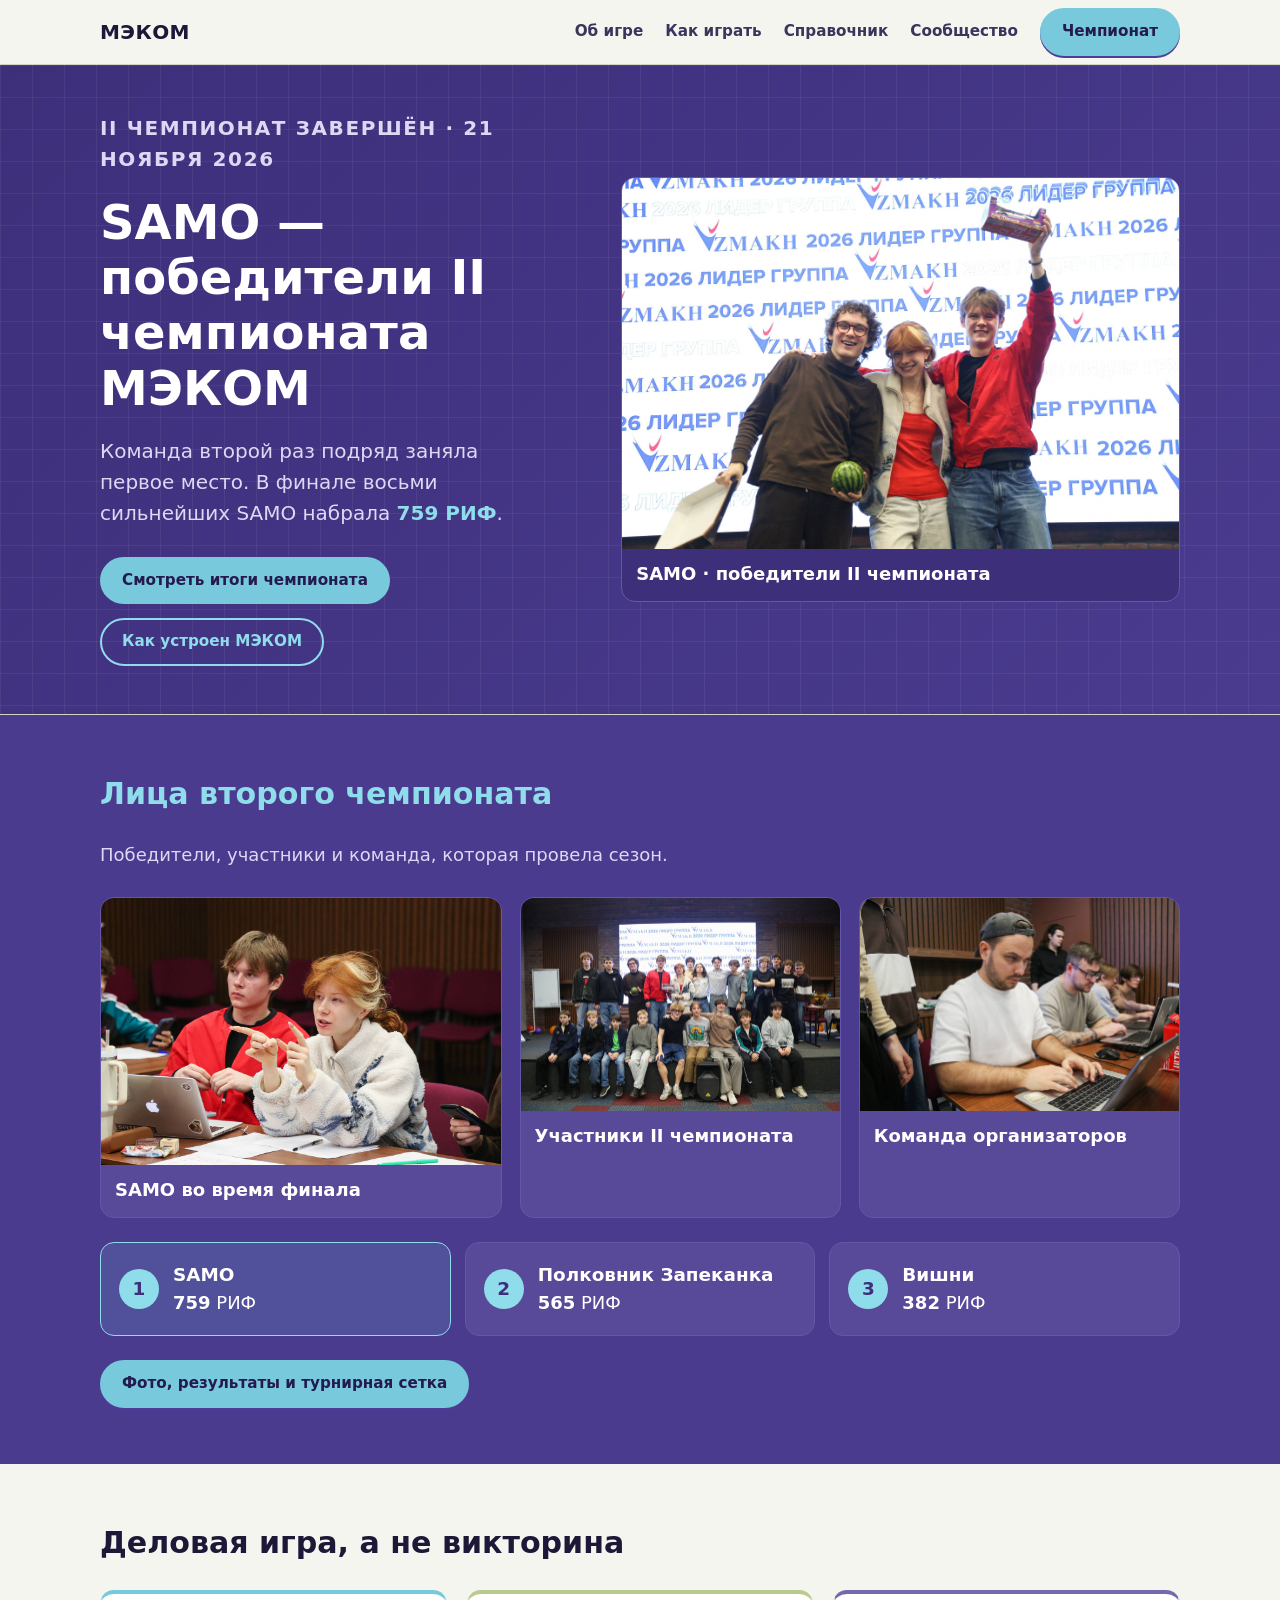
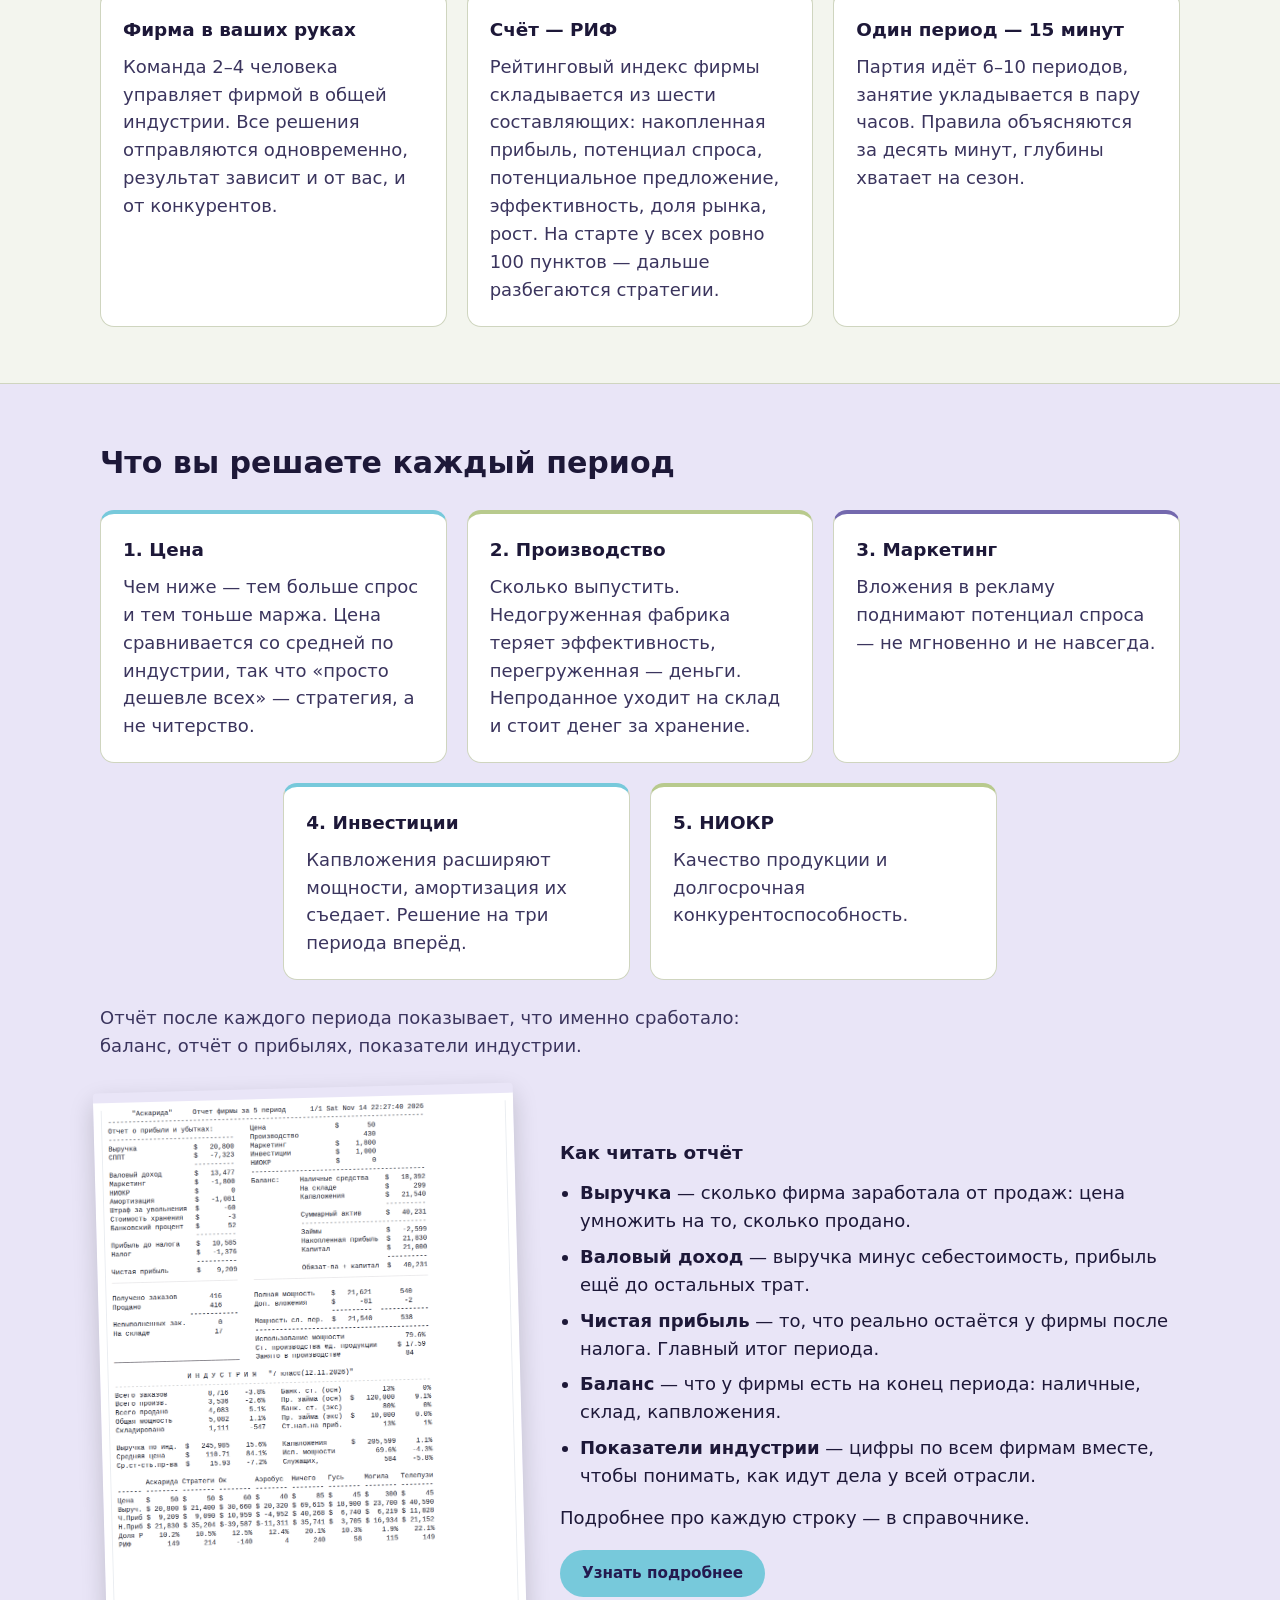
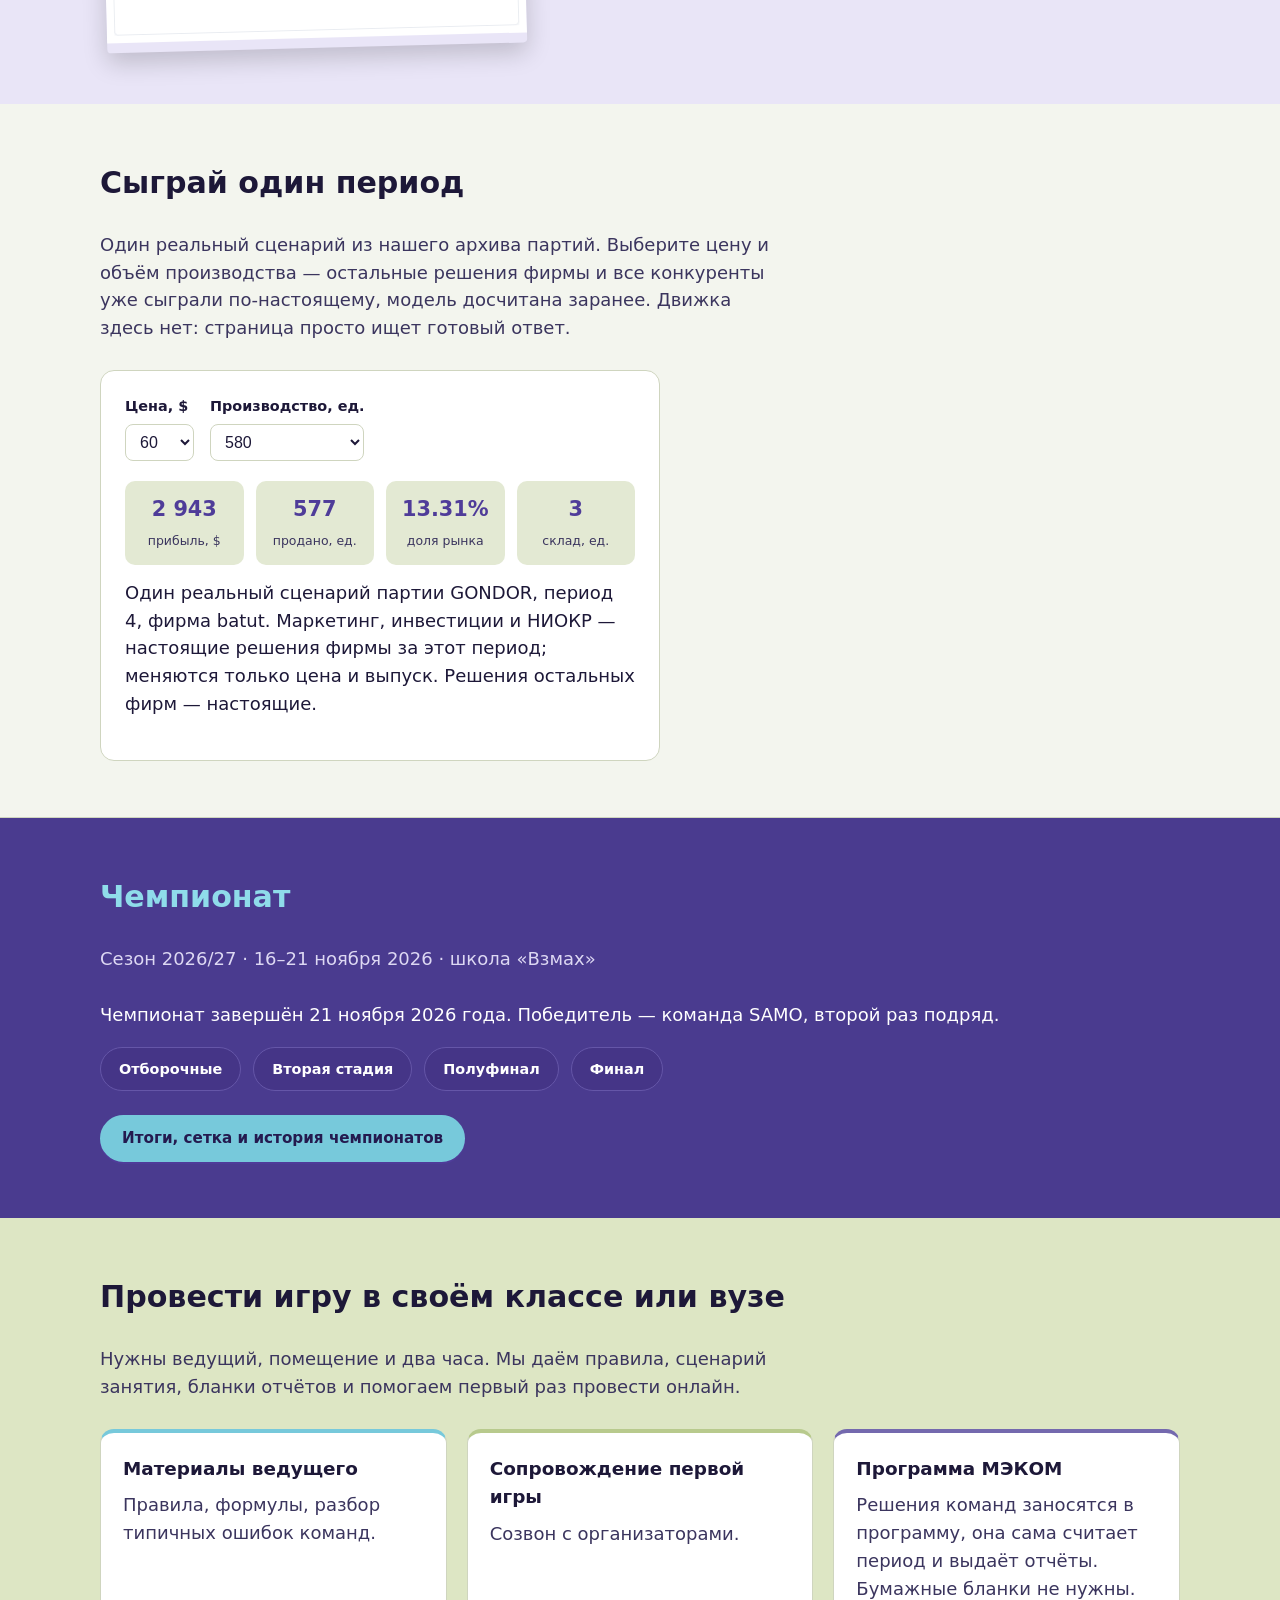
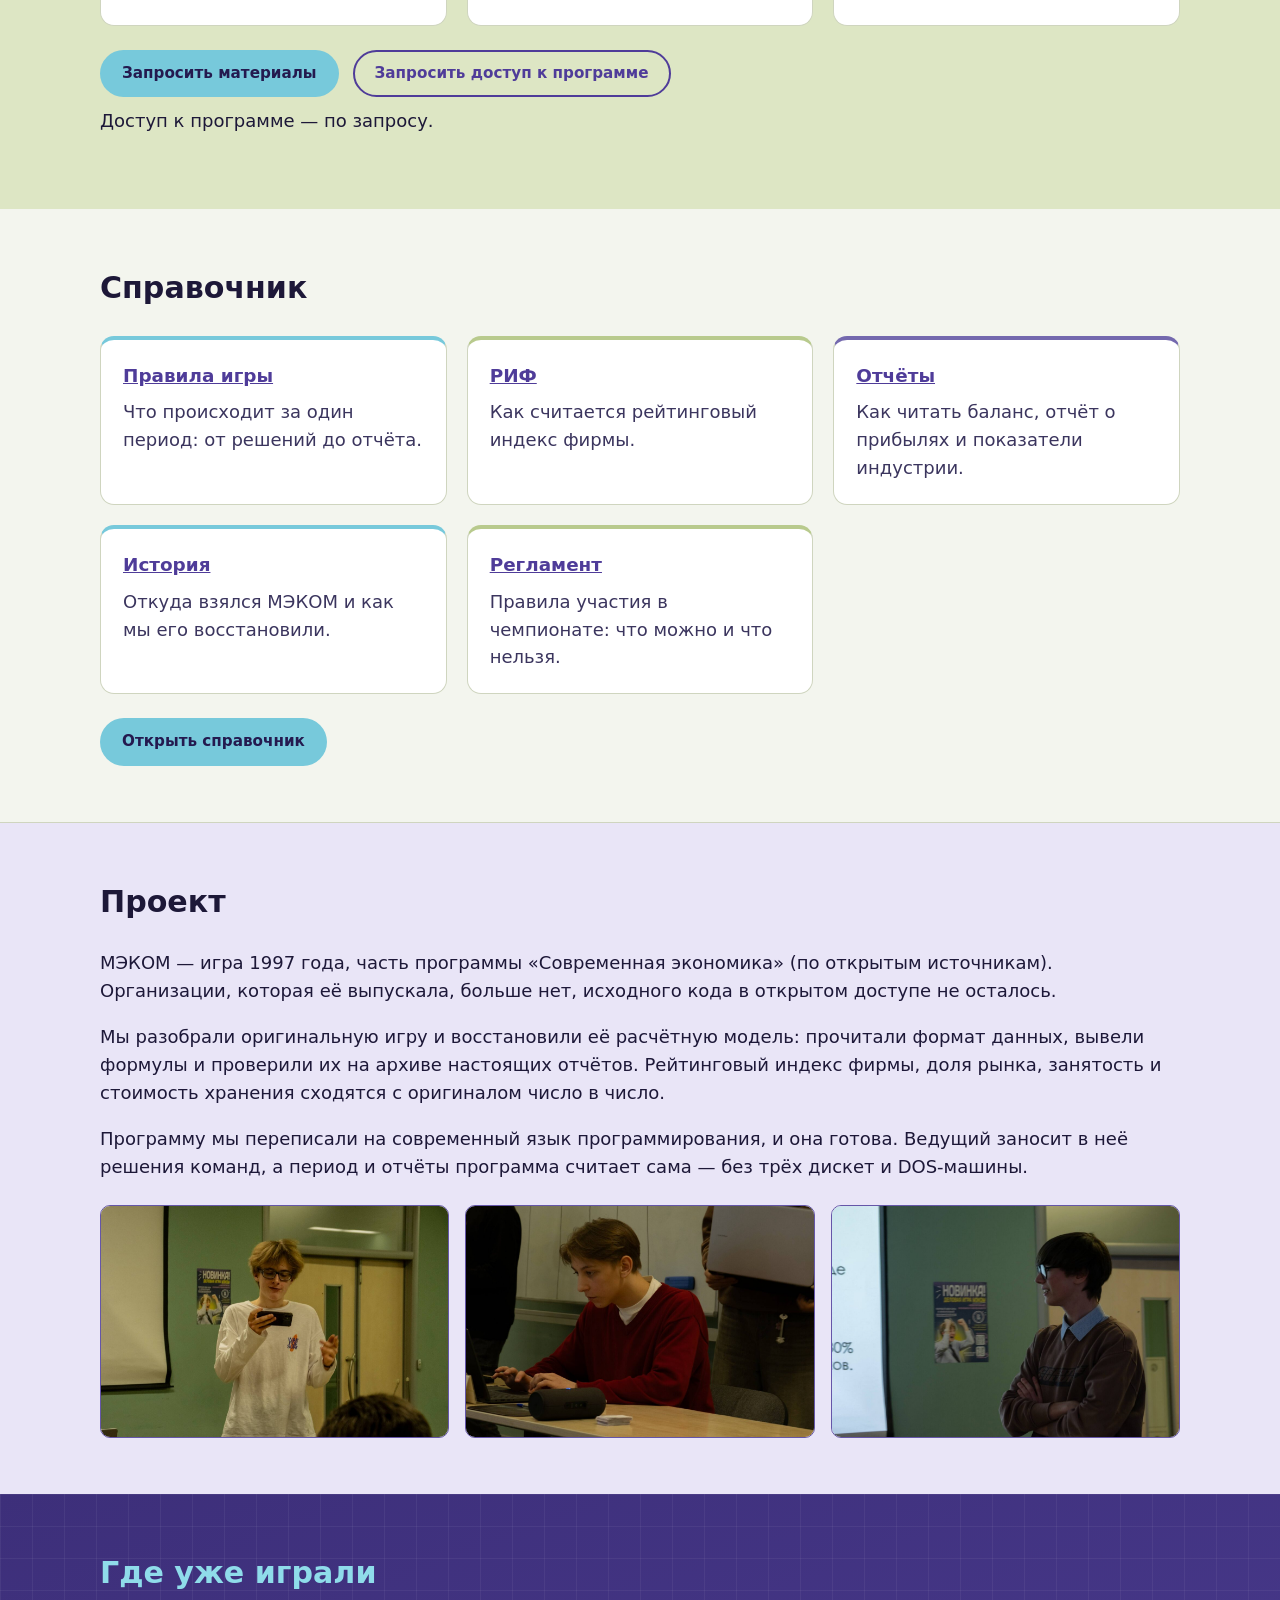
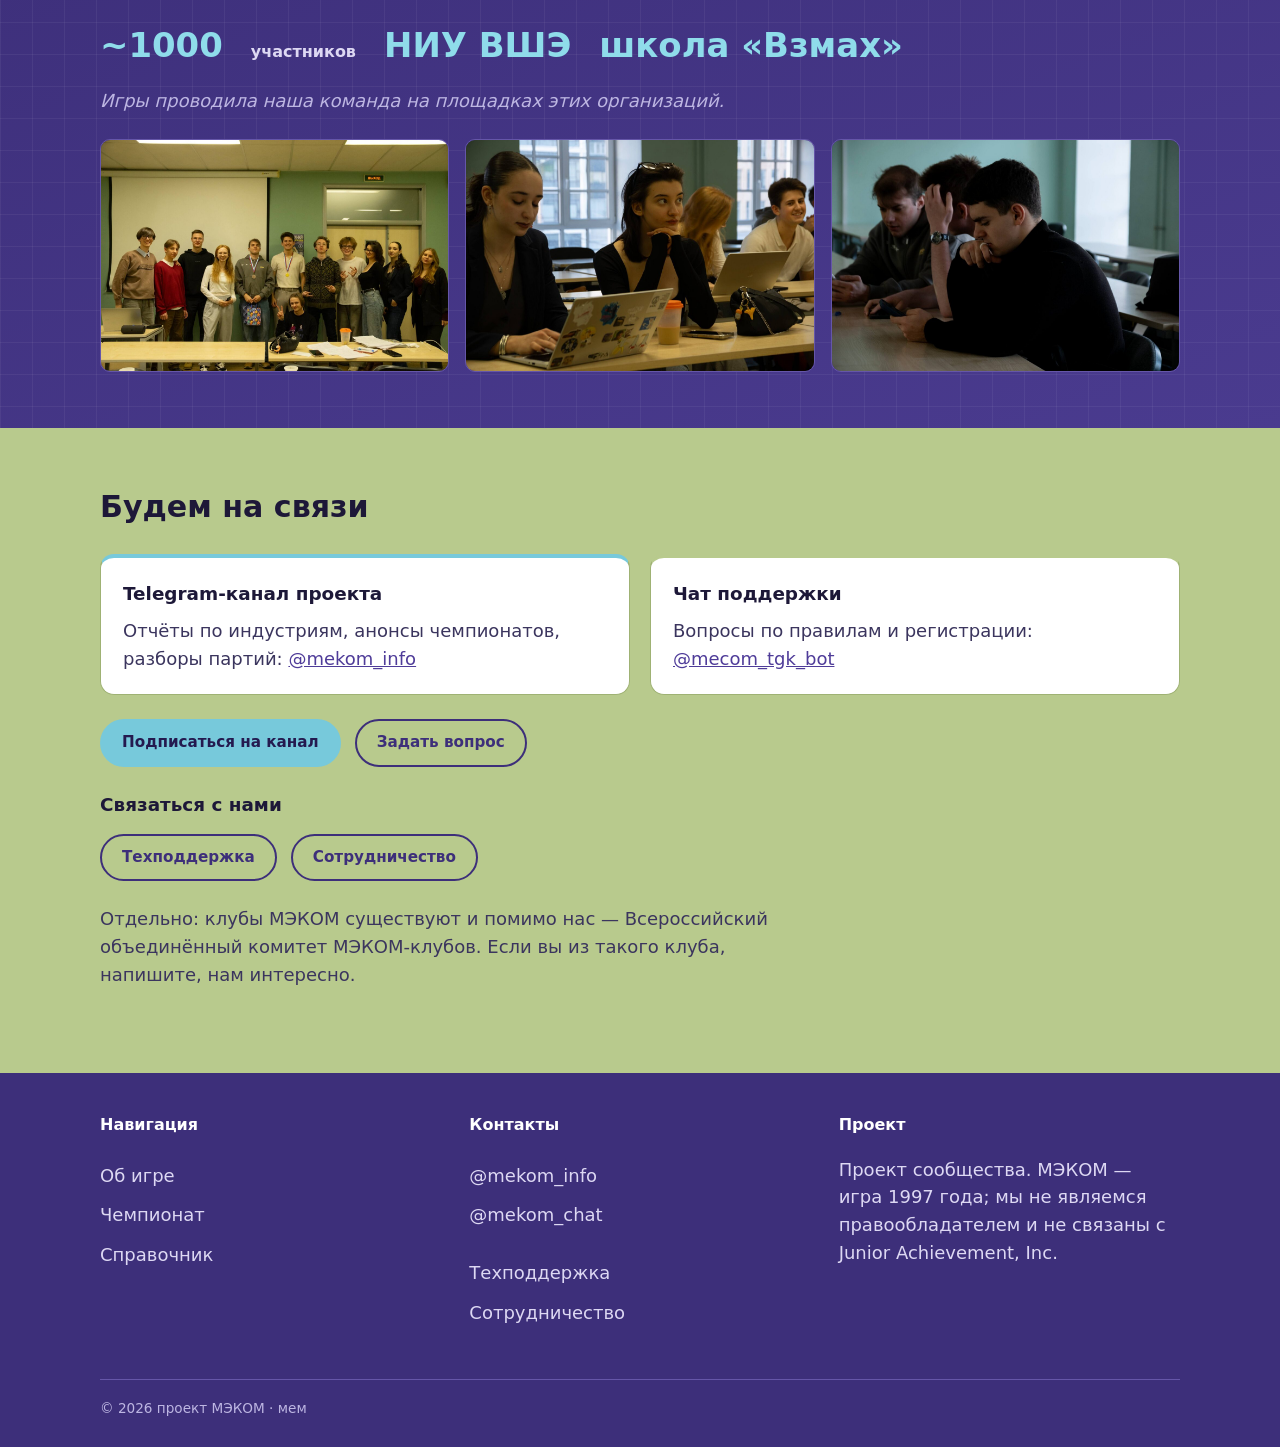
==== commit 85d092c1: "Сезон 2026/27: итоги II чемпионата, фотографии и призовые" ====
--- a/index.html
+++ b/index.html
@@ -7,7 +7,7 @@
 <meta name="description" content="МЭКОМ — деловая игра-симулятор экономики фирмы. Правила, РИФ, чемпионат среди школьников и материалы для тех, кто хочет провести игру у себя.">
 <link rel="icon" href="assets/favicon.svg">
 <link rel="stylesheet" href="assets/css/tokens.css?v=20261115e">
-<link rel="stylesheet" href="assets/css/style.css?v=20261116a">
+<link rel="stylesheet" href="assets/css/style.css?v=20261125d">
 </head>
 <body>
 
@@ -27,33 +27,43 @@
 
 <main>
 
-  <!-- Блок 1. HERO -->
-  <section class="hero" aria-labelledby="hero-title">
-    <div class="photo-placeholder" aria-hidden="true">
-      [ФОТО-1: зал/команды за ноутбуками во время чемпионата, горизонтальное, ≥1600px]
-    </div>
-    <div class="floaters" aria-hidden="true">
-      <svg class="floater" width="46" height="58" viewBox="0 0 46 58" aria-hidden="true"><rect x="10" y="0" width="16" height="30" fill="#ffffff"/><rect x="0" y="22" width="22" height="20" fill="#ffffff"/><rect x="18" y="38" width="28" height="20" fill="#ffffff" opacity="0.9"/></svg>
-      <svg class="floater" width="78" height="46" viewBox="0 0 78 46" aria-hidden="true"><polyline points="3,40 22,12 40,32 68,8" fill="none" stroke="#77c9db" stroke-width="5" stroke-linejoin="miter" stroke-linecap="square"/><polygon points="76,2 61,5 71,16" fill="#77c9db"/></svg>
-      <svg class="floater" width="40" height="44" viewBox="0 0 40 44" aria-hidden="true"><rect x="0" y="22" width="10" height="22" fill="#b8ca8d"/><rect x="15" y="10" width="10" height="34" fill="#b8ca8d"/><rect x="30" y="0" width="10" height="44" fill="#b8ca8d"/></svg>
-      <svg class="floater" width="64" height="26" viewBox="0 0 64 26" aria-hidden="true"><polyline points="2,22 12,6 22,16 32,4 42,18 52,8 62,20" fill="none" stroke="#ffffff" stroke-width="4" stroke-linejoin="round" stroke-linecap="round"/></svg>
-      <svg class="floater" width="36" height="36" viewBox="0 0 36 36" aria-hidden="true"><rect x="0" y="12" width="18" height="24" fill="#77c9db"/><rect x="12" y="0" width="24" height="18" fill="#77c9db" opacity="0.8"/></svg>
-      <svg class="floater" width="54" height="46" viewBox="0 0 54 46" aria-hidden="true"><polyline points="2,4 18,26 30,14 44,36" fill="none" stroke="#b8ca8d" stroke-width="5" stroke-linecap="square"/><polygon points="52,44 37,40 47,30" fill="#b8ca8d"/></svg>
-    </div>
-    <div class="wrap">
-      <h1 id="hero-title">МЭКОМ — экономическая игра, в которой решения считаются по-настоящему</h1>
-      <p>Вы руководите фирмой: цена, производство, маркетинг, инвестиции, НИОКР. Каждый период модель пересчитывает рынок и выдаёт отчёт. Побеждает не удача, а расчёт.</p>
-      <div class="cta-row">
-        <a class="btn btn-primary" data-reg-cta  href="https://docs.google.com/forms/d/e/1FAIpQLSedo7W8tZlgb4xTniDwnhxRV82AyKRjl4vc0ACAYrjb_h3Oyg/viewform" target="_blank" rel="noopener">Записаться на игру</a>
-        <a class="btn btn-accent" href="championship/">Чемпионат</a>
-        <a class="btn btn-ghost" href="#about">Как это работает</a>
-      </div>
-      <details class="fallback-reg">
-        <summary>Не получается зарегистрироваться?</summary>
-        <p class="fine">1. <span data-site="fallback-note">Если Google Форма не открывается — подайте заявку через бота @mecom_tgk_bot.</span></p>
-        <p class="fine">2. Не сработало и это — напишите в <a data-site="support-bot" href="https://t.me/mecom_tgk_bot?start=support" target="_blank" rel="noopener">техподдержку</a>, организаторы запишут вручную.</p>
-      </details>
-      <p class="fine">Игра 1997 года — и до сих пор лучший способ объяснить экономику за один вечер.</p>
+  <!-- Блок 1. Итог чемпионата на первом экране -->
+  <section id="champ2-home-hero" class="hero champion-hero" aria-labelledby="hero-title">
+    <div class="wrap champion-hero-layout">
+      <div class="champion-hero-copy">
+        <p class="champion-kicker">II чемпионат завершён · 21 ноября 2026</p>
+        <h1 id="hero-title">SAMO — победители II чемпионата МЭКОМ</h1>
+        <p>Команда второй раз подряд заняла первое место. В финале восьми сильнейших SAMO набрала <strong class="champion-score"><span>759</span> РИФ</strong>.</p>
+        <div class="cta-row">
+          <a class="btn btn-primary" href="championship/#champ2-season">Смотреть итоги чемпионата</a>
+          <a class="btn btn-ghost" href="#about">Как устроен МЭКОМ</a>
+        </div>
+      </div>
+      <figure class="champion-hero-photo">
+        <img src="assets/img/history/2026-27/photos/photo-07.jpg" alt="Победители II чемпионата МЭКОМ — команда SAMO с кубком" width="2560" height="1706" fetchpriority="high">
+        <figcaption>SAMO · победители II чемпионата</figcaption>
+      </figure>
+    </div>
+  </section>
+
+  <!-- Блок 1б. Итог II чемпионата -->
+  <section id="champ2-result" class="section-accent" aria-labelledby="champ2-result-title" data-reveal>
+    <div class="wrap">
+      <h2 id="champ2-result-title">Лица второго чемпионата</h2>
+      <p class="section-lead">Победители, участники и команда, которая провела сезон.</p>
+      <div class="champ2-home-photos">
+        <figure><img src="assets/img/history/2026-27/photos/photo-15.jpg" alt="Команда SAMO во время финала II чемпионата" width="2560" height="1706" loading="lazy"><figcaption>SAMO во время финала</figcaption></figure>
+        <figure><img src="assets/img/history/2026-27/photos/photo-17.jpg" alt="Общее фото участников II чемпионата" width="2560" height="1706" loading="lazy"><figcaption>Участники II чемпионата</figcaption></figure>
+        <figure><img src="assets/img/history/2026-27/photos/photo-19.jpg" alt="Команда организаторов II чемпионата" width="2560" height="1706" loading="lazy"><figcaption>Команда организаторов</figcaption></figure>
+      </div>
+      <div class="champ2-podium" aria-label="Пьедестал II чемпионата">
+        <article class="champ2-podium-place is-first"><span class="champ2-medal">1</span><div><h3>SAMO</h3><p><strong>759</strong> РИФ</p></div></article>
+        <article class="champ2-podium-place"><span class="champ2-medal">2</span><div><h3>Полковник Запеканка</h3><p><strong>565</strong> РИФ</p></div></article>
+        <article class="champ2-podium-place"><span class="champ2-medal">3</span><div><h3>Вишни</h3><p><strong>382</strong> РИФ</p></div></article>
+      </div>
+      <div class="cta-row mt-24">
+        <a class="btn btn-accent" href="championship/#champ2-season">Фото, результаты и турнирная сетка</a>
+      </div>
     </div>
   </section>
 
@@ -159,6 +169,7 @@
     <div class="wrap">
       <h2 id="championship-teaser-title">Чемпионат</h2>
       <p class="section-lead" data-season>Сезон — загрузка…</p>
+      <p class="fine" data-season-note></p>
       <div class="stage-row" role="group" aria-label="Этапы чемпионата" data-stages>
         <span class="stage-pill">Отборочные</span>
         <span class="stage-pill">Вторая стадия</span>
@@ -166,7 +177,7 @@
         <span class="stage-pill">Финал</span>
       </div>
       <div class="cta-row mt-24">
-        <a class="btn btn-accent" href="championship/">Как участвовать и история чемпионатов</a>
+        <a class="btn btn-accent" href="championship/">Итоги, сетка и история чемпионатов</a>
       </div>
     </div>
   </section>
@@ -325,6 +336,6 @@
   </div>
 </footer>
 
-<script src="assets/js/main.js?v=20261115e"></script>
+<script src="assets/js/main.js?v=20261122a"></script>
 </body>
 </html>
--- a/assets/css/style.css
+++ b/assets/css/style.css
@@ -161,42 +161,6 @@
   padding: 8px 10px;
   font-size: 1.1rem;
   color: var(--color-ink);
-}
-
-/* Переключатель «Цвет чемпионата 2025/26» — живёт только в архиве сезона
-   2025/26 (championship/2025-26/), не в шапке сайта.
-   Кружок всегда розовый, не через токены темы: это сам цвет чемпионата,
-   а не то, что переключается. */
-.theme-toggle {
-  display: inline-flex;
-  align-items: center;
-  gap: 8px;
-  background: var(--color-surface-2);
-  border: 1px solid var(--color-border);
-  border-radius: 999px;
-  padding: 6px 14px 6px 6px;
-  font-weight: 600;
-  font-size: 0.85rem;
-  color: var(--color-ink-soft);
-  cursor: pointer;
-  min-height: 36px;
-  flex: 0 0 auto;
-}
-
-.theme-toggle-dot {
-  width: 20px;
-  height: 20px;
-  border-radius: 50%;
-  background: #e7589f;
-  flex: 0 0 auto;
-  border: 2px solid var(--color-surface);
-  box-shadow: 0 0 0 1px var(--color-border);
-}
-
-.theme-toggle[aria-pressed="true"] {
-  background: var(--color-accent-soft);
-  color: var(--color-dark);
-  border-color: var(--color-accent-dark);
 }
 
 /* --- Герой --- */
@@ -812,6 +776,433 @@
 
 /* --- Фото-полоса --- */
 
+/* --- II чемпионат: главные фото, итоги и полный альбом --- */
+
+.champion-hero {
+  padding: 48px 0;
+}
+
+.champion-hero .champion-hero-layout {
+  display: grid;
+  grid-template-columns: minmax(0, 0.9fr) minmax(420px, 1.1fr);
+  gap: clamp(28px, 5vw, 72px);
+  align-items: center;
+  max-width: var(--maxw);
+}
+
+.champion-hero-copy {
+  display: grid;
+  gap: 20px;
+}
+
+.champion-kicker {
+  color: var(--color-accent-soft);
+  font-size: 0.88rem;
+  font-weight: 800;
+  letter-spacing: 0.08em;
+  text-transform: uppercase;
+}
+
+.champion-score {
+  color: var(--color-accent-soft);
+  white-space: nowrap;
+}
+
+.champion-hero-photo,
+.champ2-home-photos figure,
+.champ2-season-photos figure {
+  min-width: 0;
+  margin: 0;
+}
+
+.champion-hero-photo {
+  overflow: hidden;
+  border: 1px solid var(--color-on-dark-border);
+  border-radius: var(--radius);
+  background: var(--color-dark);
+}
+
+.champion-hero-photo img,
+.champ2-home-photos img,
+.champ2-season-photos img {
+  display: block;
+  width: 100%;
+  height: auto;
+  aspect-ratio: 3 / 2;
+  object-fit: cover;
+}
+
+.champion-hero-photo figcaption,
+.champ2-home-photos figcaption,
+.champ2-season-photos figcaption {
+  padding: 11px 14px 13px;
+  font-weight: 700;
+}
+
+.champ2-home-photos {
+  display: grid;
+  grid-template-columns: 1.25fr 1fr 1fr;
+  gap: 18px;
+}
+
+.champ2-home-photos figure {
+  overflow: hidden;
+  border: 1px solid var(--color-on-dark-border);
+  border-radius: var(--radius);
+  background: rgb(255 255 255 / 8%);
+}
+
+.champ2-podium {
+  display: grid;
+  grid-template-columns: repeat(3, minmax(0, 1fr));
+  gap: 14px;
+  margin-top: 24px;
+}
+
+.champ2-podium-place {
+  display: flex;
+  gap: 14px;
+  align-items: center;
+  padding: 18px;
+  border: 1px solid var(--color-on-dark-border);
+  border-radius: var(--radius);
+  background: rgb(255 255 255 / 8%);
+}
+
+.champ2-podium-place.is-first {
+  border-color: var(--color-accent-soft);
+  background: rgb(119 201 219 / 14%);
+}
+
+.champ2-podium-place h3,
+.champ2-podium-place p {
+  margin: 0;
+}
+
+.champ2-medal {
+  display: grid;
+  place-items: center;
+  flex: 0 0 40px;
+  width: 40px;
+  height: 40px;
+  border-radius: 50%;
+  background: var(--color-accent-soft);
+  color: var(--color-dark);
+  font-size: 1.15rem;
+  font-weight: 900;
+}
+
+.champ2-season-photos {
+  display: grid;
+  grid-template-columns: repeat(2, minmax(0, 1fr));
+  gap: 20px;
+}
+
+#champ2-season h1 {
+  margin: 0 0 24px;
+  color: var(--color-accent-soft);
+  font-size: clamp(1.7rem, 1.6vw + 1rem, 2.35rem);
+  line-height: 1.18;
+}
+
+.champ2-season-photos figure {
+  overflow: hidden;
+  border: 1px solid var(--color-on-dark-border);
+  border-radius: var(--radius);
+  background: rgb(255 255 255 / 8%);
+}
+
+.champ2-season-winner {
+  grid-column: 1 / -1;
+}
+
+.champ2-season-winner img {
+  max-height: 680px;
+}
+
+.champ2-table-wrap {
+  overflow-x: auto;
+  border: 1px solid var(--color-border);
+  border-radius: var(--radius);
+  background: var(--color-surface);
+}
+
+.champ2-final-table {
+  min-width: 620px;
+}
+
+.champ2-final-table {
+  width: 100%;
+  border-collapse: collapse;
+}
+
+.champ2-final-table caption {
+  padding: 16px 18px;
+  text-align: left;
+  color: var(--color-ink);
+  font-weight: 800;
+}
+
+.champ2-final-table th,
+.champ2-final-table td {
+  padding: 11px 14px;
+  border-bottom: 1px solid var(--color-border);
+  text-align: left;
+}
+
+.champ2-final-table th {
+  color: var(--color-on-dark);
+  background: var(--color-dark-soft);
+}
+
+.champ2-final-table tr:last-child td {
+  border-bottom: 0;
+}
+
+.champ2-final-table .is-winner td {
+  color: var(--color-accent-dark);
+  font-weight: 800;
+  background: rgb(119 201 219 / 10%);
+}
+
+.champ2-funnel {
+  display: grid;
+  grid-template-columns: repeat(7, auto);
+  gap: 18px;
+  align-items: center;
+  justify-content: space-between;
+}
+
+.champ2-funnel div {
+  display: grid;
+  gap: 3px;
+}
+
+.champ2-funnel strong {
+  color: var(--color-accent-dark);
+  font-size: clamp(2rem, 3vw, 3rem);
+  line-height: 1;
+}
+
+.champ2-funnel span {
+  color: var(--color-ink-soft);
+  font-weight: 700;
+}
+
+.champ2-funnel i {
+  color: var(--color-accent-dark);
+  font-size: 1.6rem;
+  font-style: normal;
+}
+
+.champ2-featured-photos {
+  display: grid;
+  grid-template-columns: repeat(2, minmax(0, 1fr));
+  gap: 24px;
+}
+
+.champ2-featured-photos figure {
+  min-width: 0;
+  margin: 0;
+}
+
+.champ2-featured-photos a,
+.champ2-featured-photos img {
+  display: block;
+  width: 100%;
+}
+
+.champ2-featured-photos a {
+  overflow: hidden;
+  border: 1px solid var(--color-on-dark-border);
+  border-radius: var(--radius);
+  background: var(--color-dark);
+}
+
+.champ2-featured-photos img {
+  height: auto;
+  aspect-ratio: 3 / 2;
+  object-fit: cover;
+}
+
+.champ2-featured-photos figcaption {
+  margin-top: 10px;
+  color: var(--color-on-dark);
+  font-weight: 700;
+}
+
+.champ2-facts {
+  display: grid;
+  grid-template-columns: repeat(3, minmax(0, 1fr));
+  gap: 24px;
+  padding: 0;
+  margin: 24px 0 0;
+  list-style: none;
+}
+
+.champ2-facts li {
+  padding-top: 16px;
+  border-top: 3px solid var(--color-accent-dark);
+  line-height: 1.55;
+}
+
+.champ2-facts strong {
+  display: block;
+  margin-bottom: 5px;
+}
+
+.champ2-method-note {
+  padding: 20px 22px;
+  border-left: 5px solid var(--color-accent-dark);
+  border-radius: 0 var(--radius) var(--radius) 0;
+  background: rgb(255 255 255 / 55%);
+}
+
+.champ2-photo-grid {
+  display: grid;
+  grid-template-columns: repeat(4, minmax(0, 1fr));
+  gap: 18px;
+}
+
+.champ2-photo-grid figure {
+  min-width: 0;
+  margin: 0;
+  overflow: hidden;
+  border: 1px solid var(--color-on-dark-border);
+  border-radius: var(--radius);
+  background: rgb(255 255 255 / 8%);
+}
+
+.champ2-photo-grid a {
+  display: block;
+  overflow: hidden;
+  background: var(--color-dark);
+}
+
+.champ2-photo-grid img {
+  display: block;
+  width: 100%;
+  height: auto;
+  aspect-ratio: 3 / 2;
+  object-fit: cover;
+}
+
+.champ2-photo-grid figcaption {
+  padding: 11px 13px 13px;
+  color: var(--color-on-dark);
+  font-size: 0.92rem;
+  font-weight: 700;
+  line-height: 1.35;
+}
+
+@media (prefers-reduced-motion: no-preference) {
+  .champ2-featured-photos img,
+  .champ2-photo-grid img {
+    transition: transform 0.25s ease;
+  }
+
+  .champ2-featured-photos a:hover img,
+  .champ2-photo-grid a:hover img {
+    transform: scale(1.025);
+  }
+}
+
+@media (max-width: 1000px) {
+  .champion-hero .champion-hero-layout {
+    grid-template-columns: minmax(0, 1fr);
+  }
+
+  .champion-hero-photo {
+    max-width: 760px;
+  }
+
+  .champ2-home-photos {
+    grid-template-columns: repeat(2, minmax(0, 1fr));
+  }
+
+  .champ2-home-photos figure:first-child {
+    grid-column: 1 / -1;
+  }
+
+  .champ2-photo-grid {
+    grid-template-columns: repeat(3, minmax(0, 1fr));
+  }
+}
+
+@media (max-width: 760px) {
+  .hero.champion-hero {
+    padding: 36px 0 44px;
+  }
+
+  .champion-hero .champion-hero-layout,
+  .champ2-season-photos,
+  .champ2-podium {
+    grid-template-columns: minmax(0, 1fr);
+  }
+
+  .champ2-season-winner {
+    grid-column: auto;
+  }
+
+  #champ2-season {
+    padding-top: 32px;
+  }
+
+  #champ2-season h1 {
+    margin-bottom: 14px;
+  }
+
+  #champ2-season .section-lead {
+    margin-bottom: 18px;
+  }
+
+  .champ2-prizes-card .prize-row {
+    flex-direction: column;
+    align-items: flex-start;
+    gap: 4px;
+  }
+
+  .champ2-prizes-card .prize-row .value {
+    text-align: left;
+  }
+
+  .champ2-funnel {
+    grid-template-columns: repeat(4, minmax(0, 1fr));
+    gap: 12px;
+  }
+
+  .champ2-funnel i {
+    display: none;
+  }
+
+  .champ2-photo-grid {
+    grid-template-columns: repeat(2, minmax(0, 1fr));
+  }
+
+  .champ2-featured-photos,
+  .champ2-facts {
+    grid-template-columns: 1fr;
+  }
+}
+
+@media (max-width: 520px) {
+  .champ2-home-photos {
+    grid-template-columns: minmax(0, 1fr);
+  }
+
+  .champ2-home-photos figure:first-child {
+    grid-column: auto;
+  }
+
+  .champ2-funnel {
+    grid-template-columns: repeat(2, minmax(0, 1fr));
+  }
+
+  .champ2-method-note {
+    padding: 17px 18px;
+  }
+}
+
 .photo-strip {
   display: grid;
   gap: 16px;
